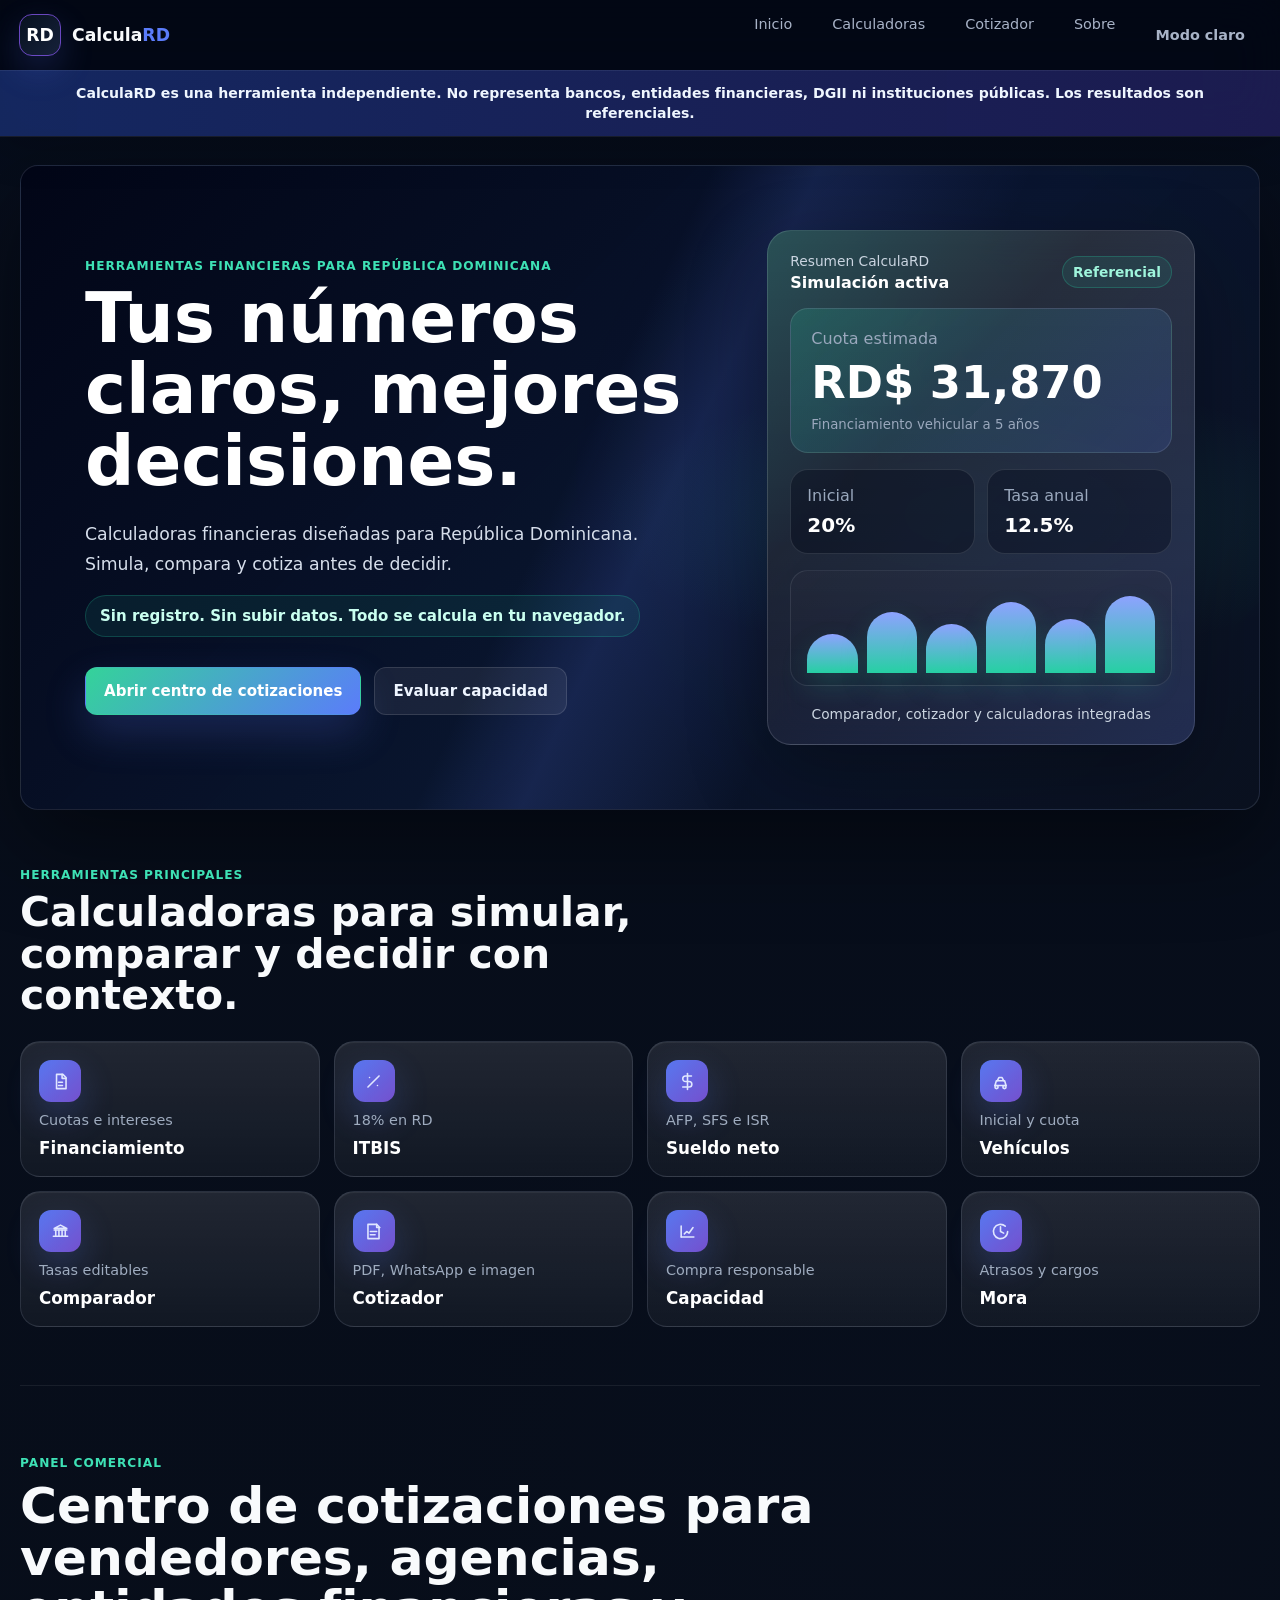
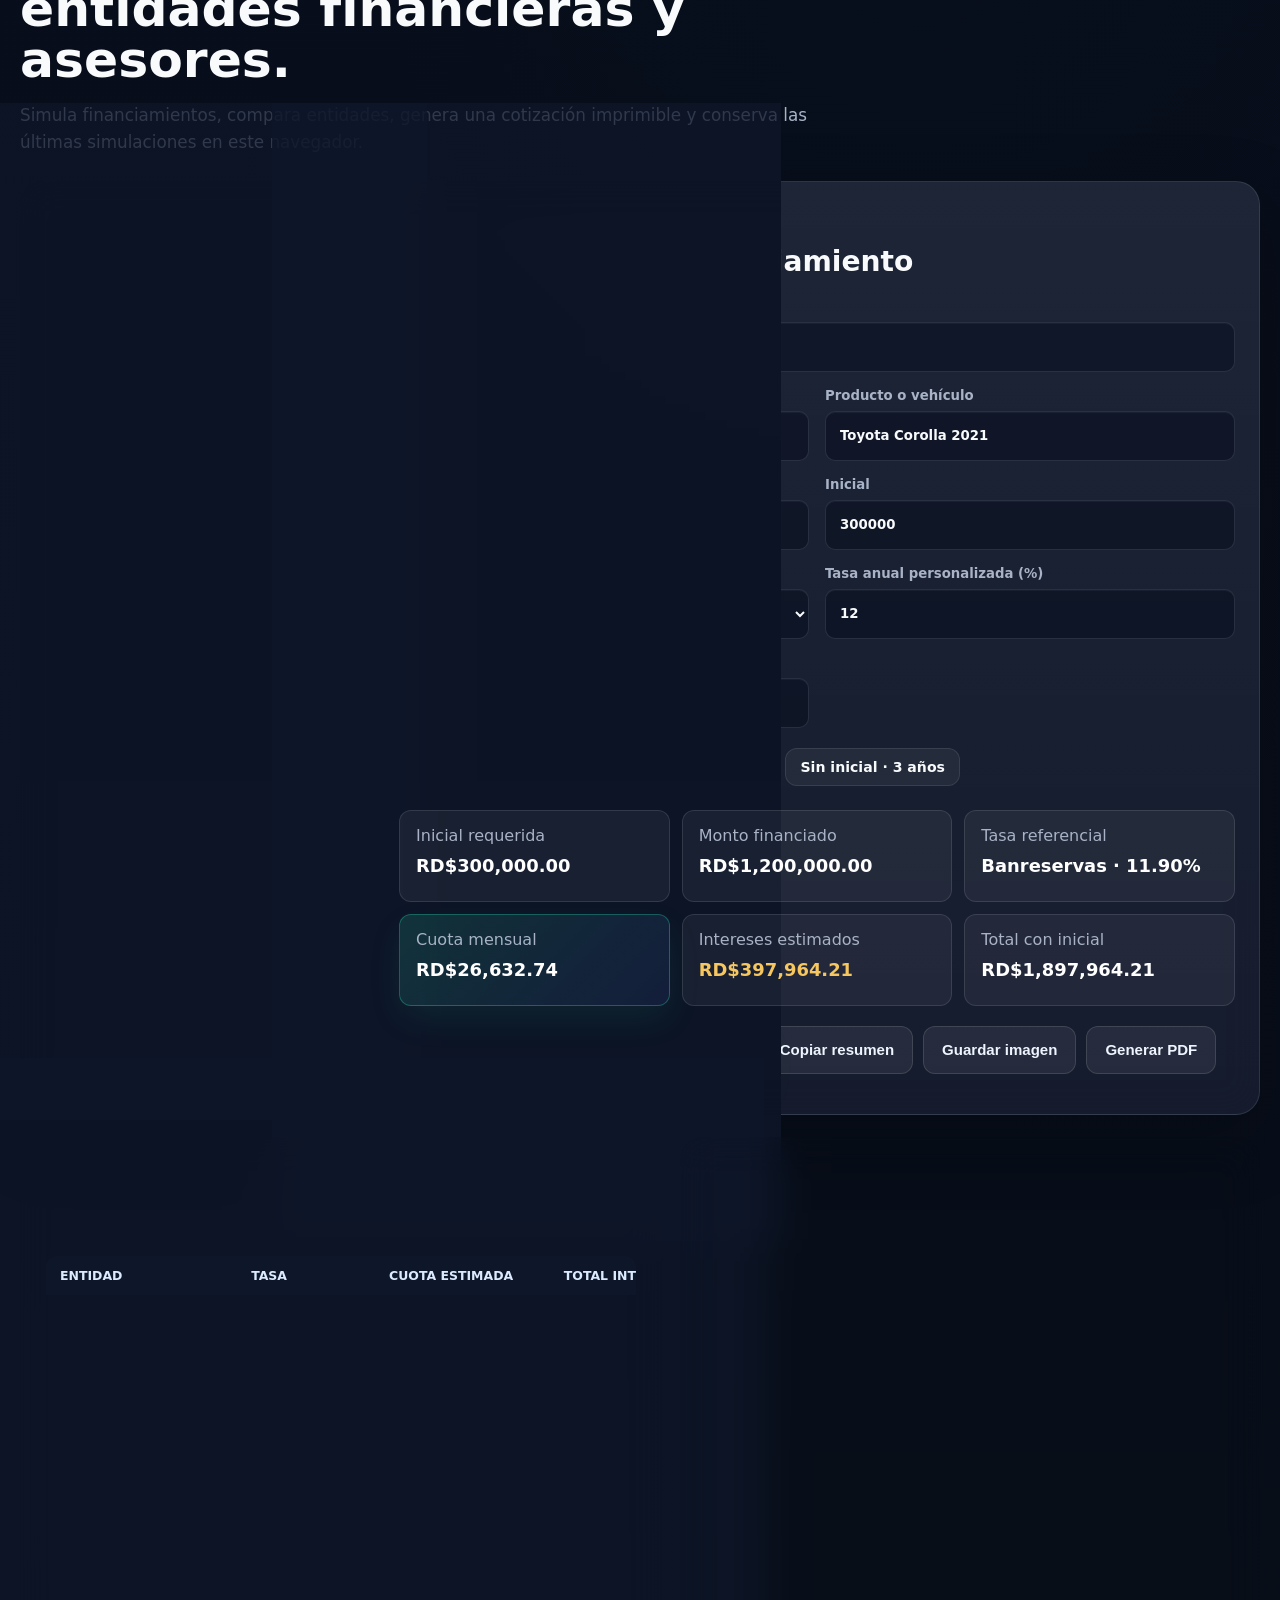
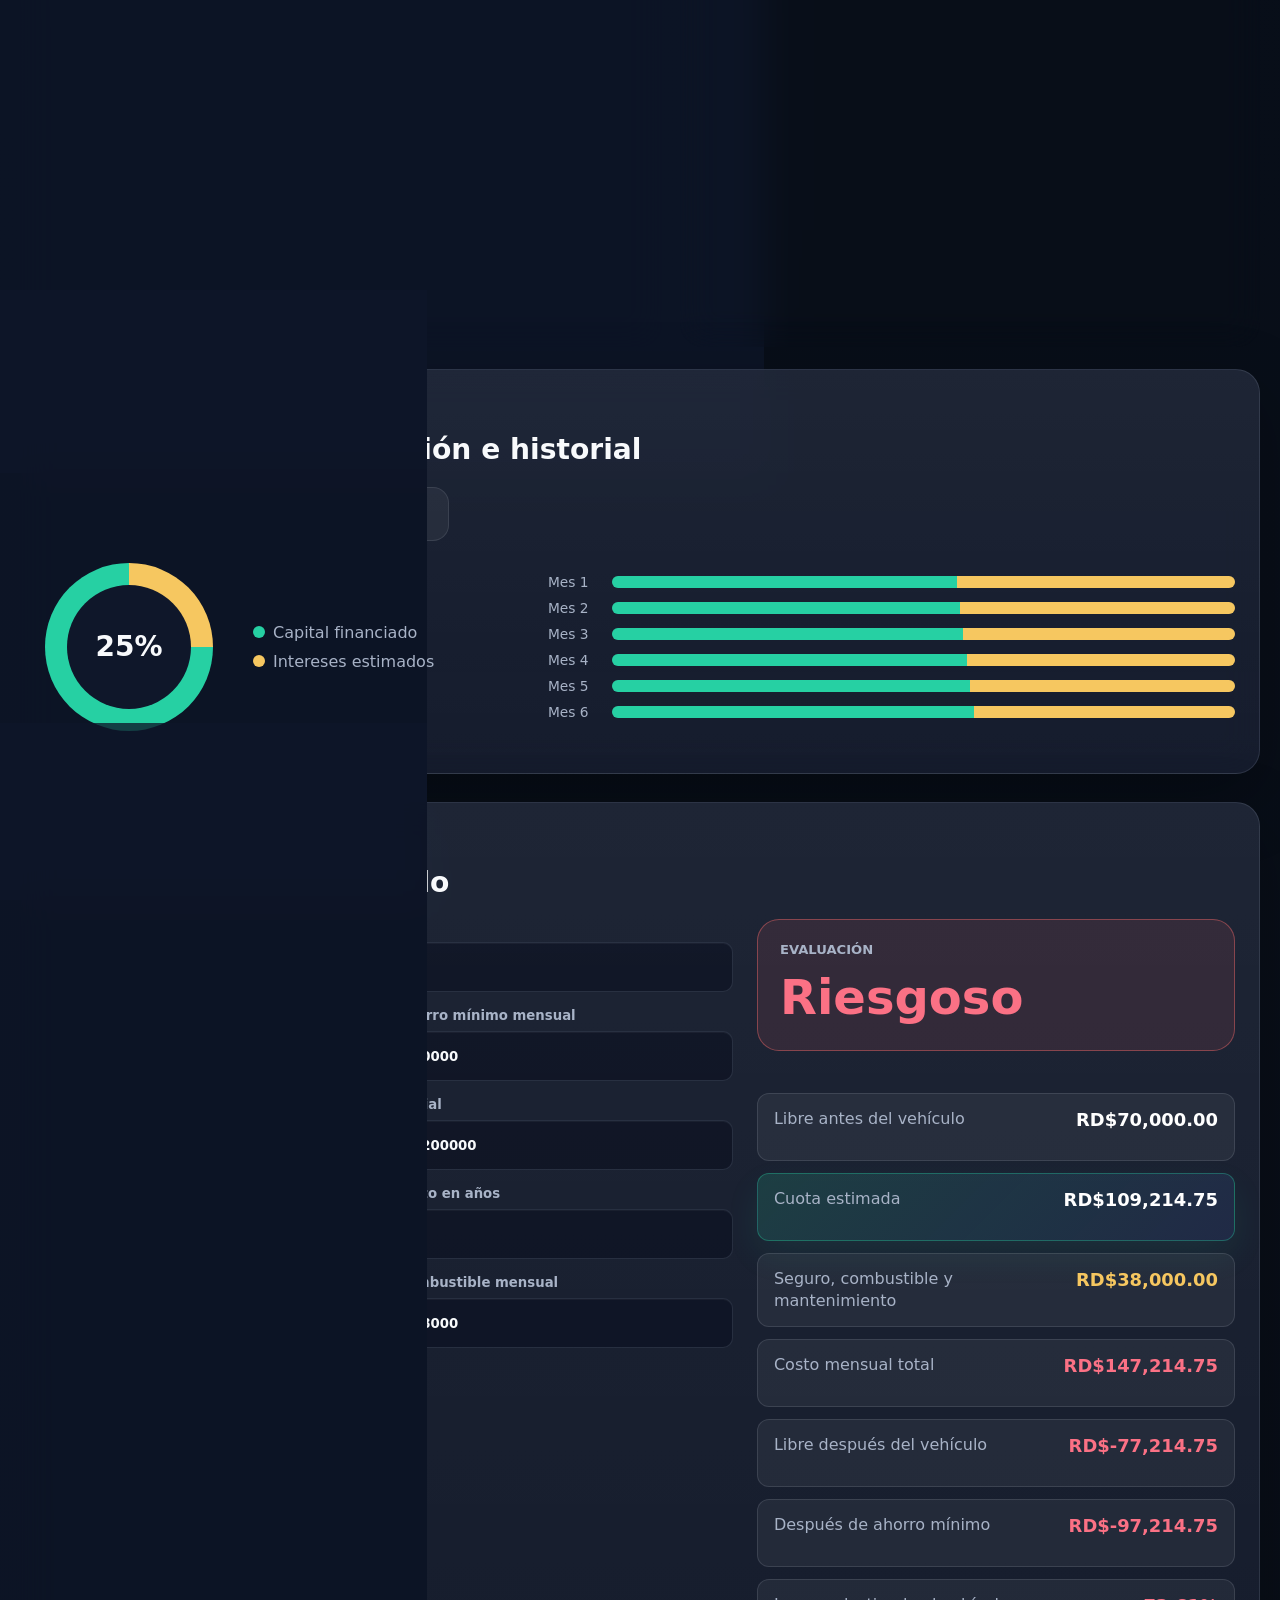
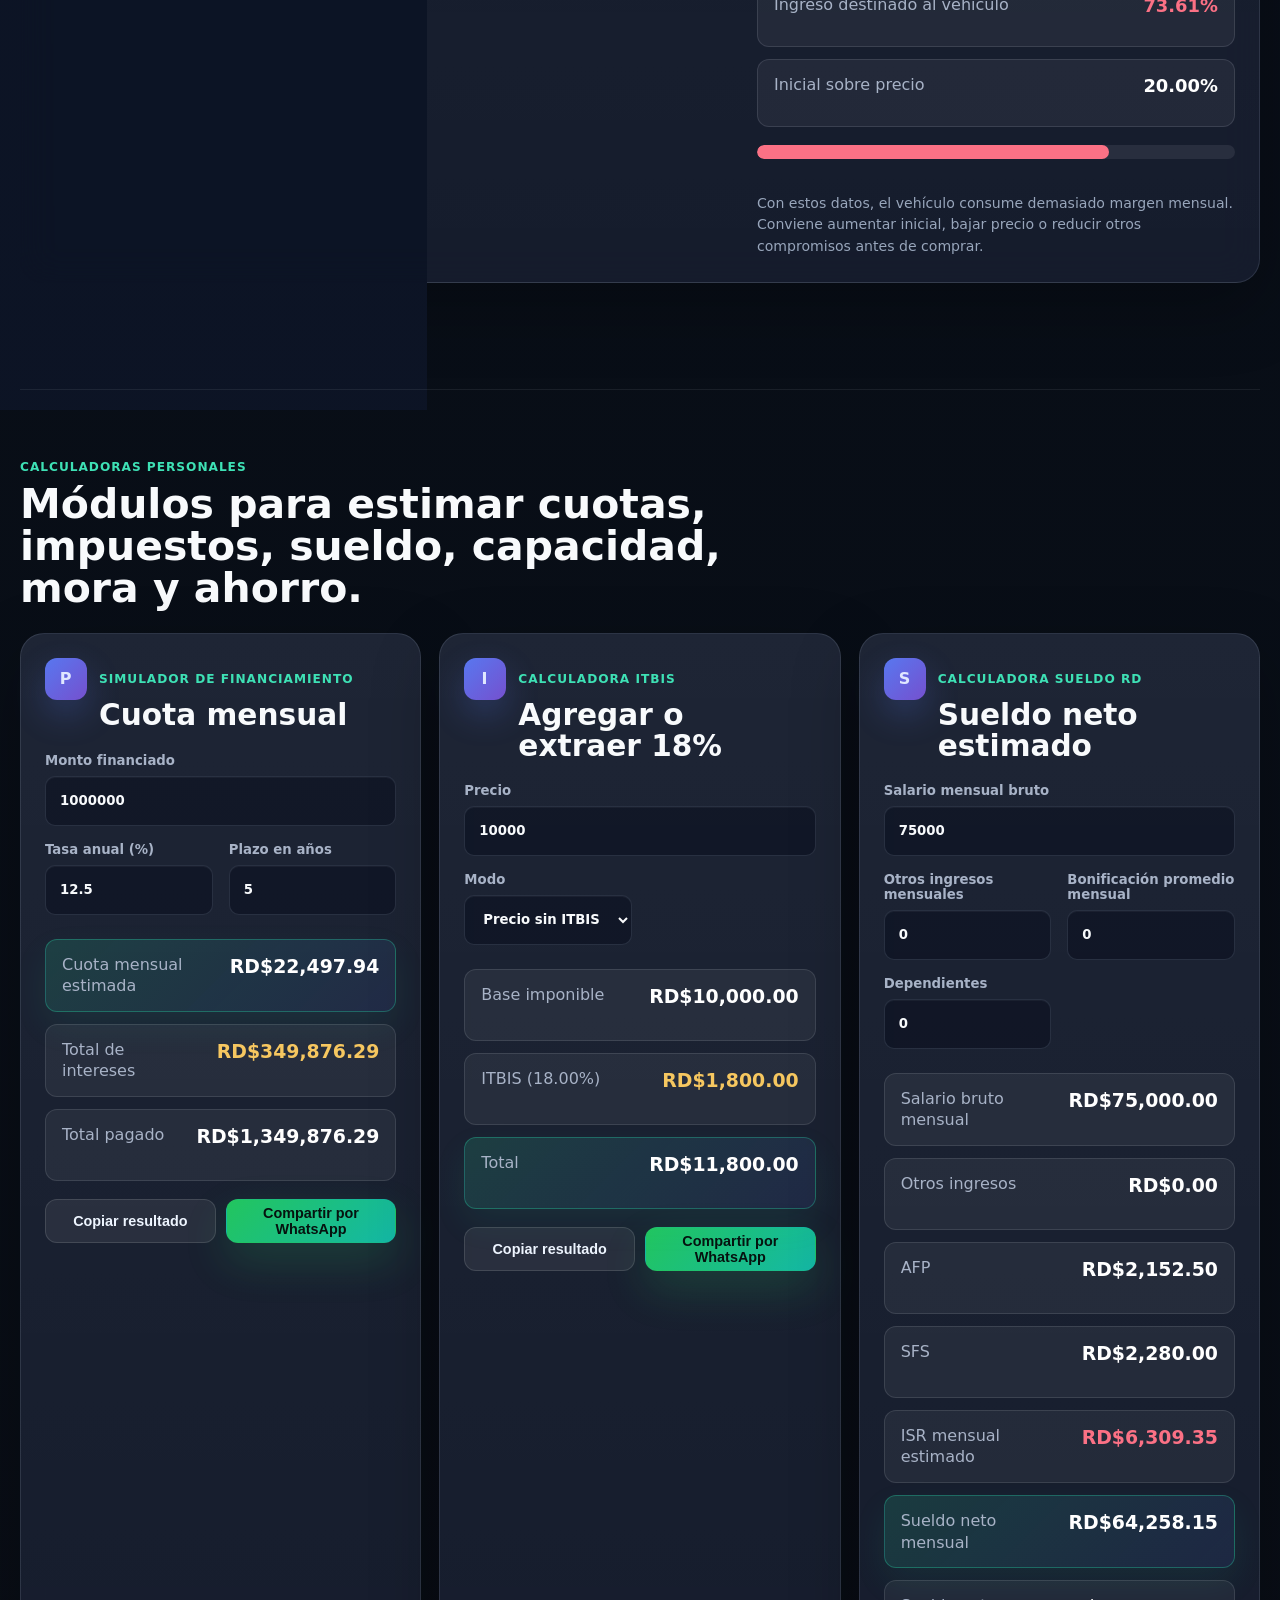
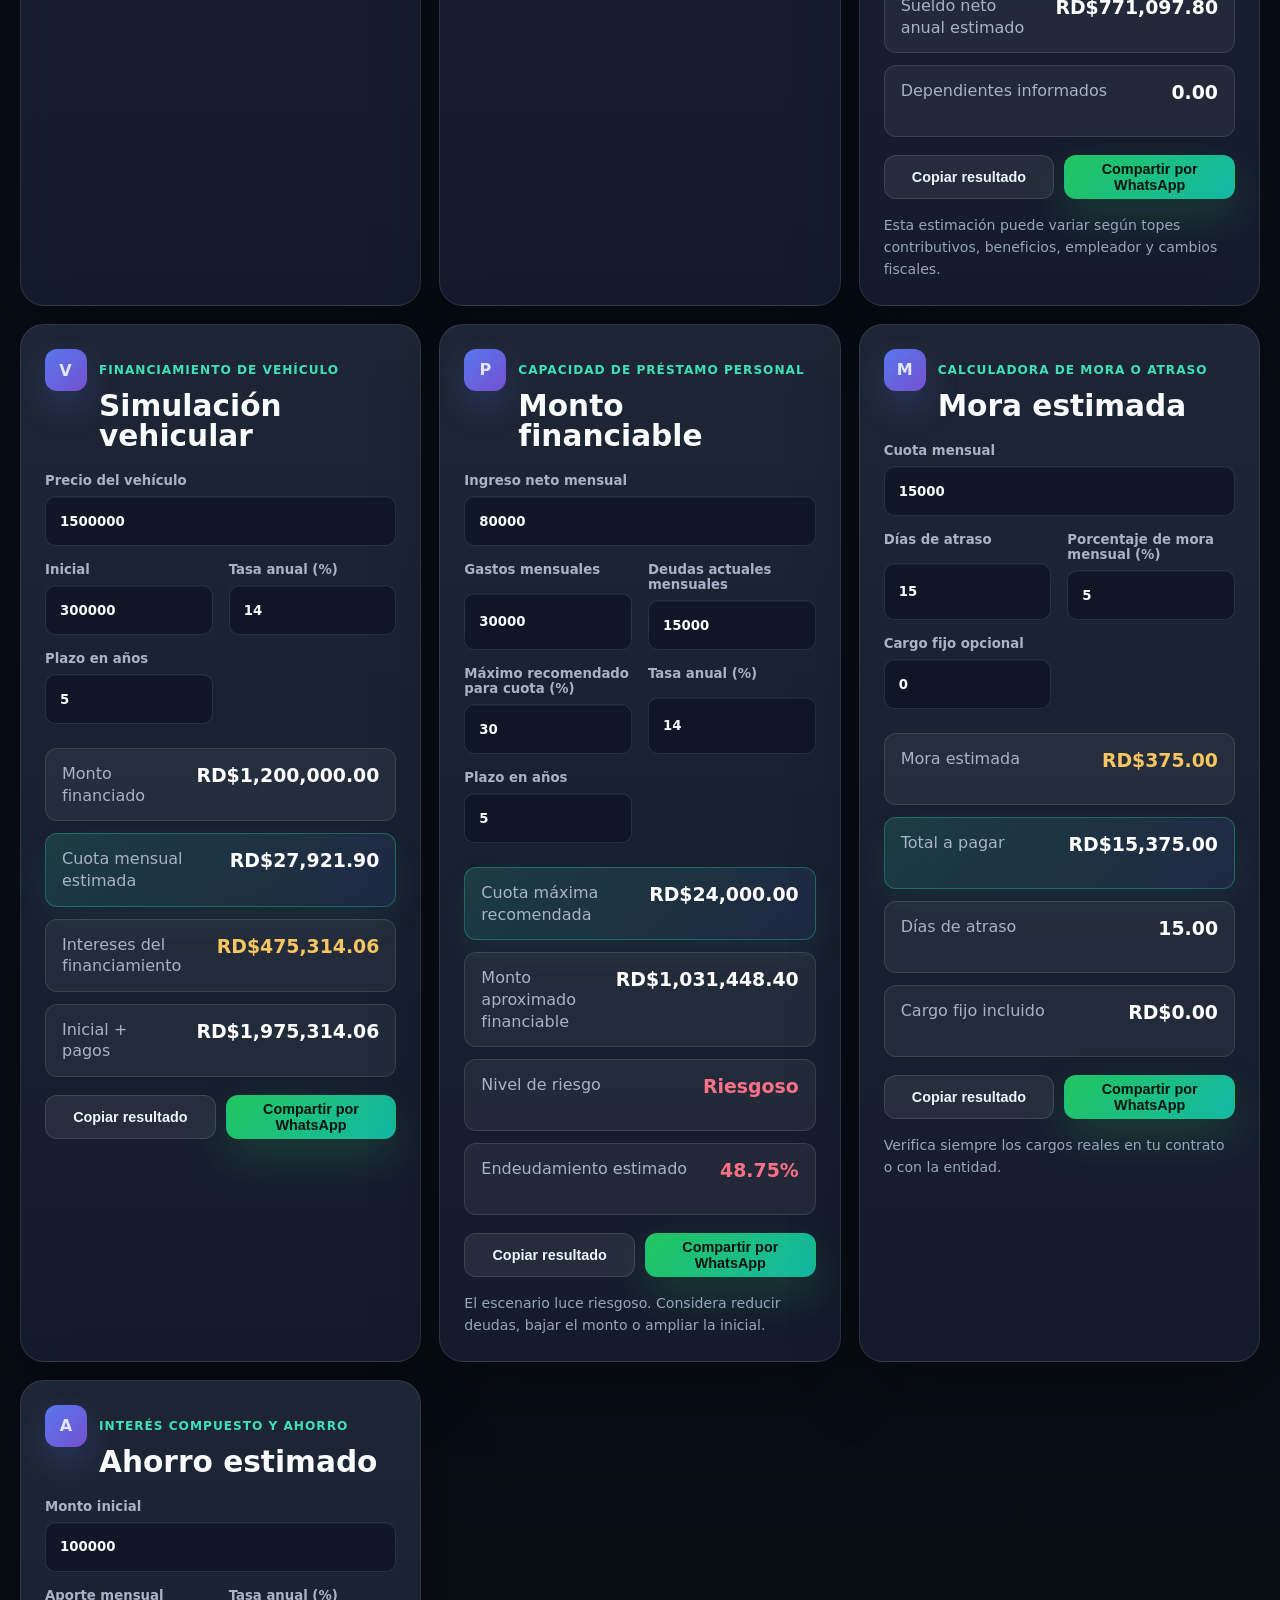
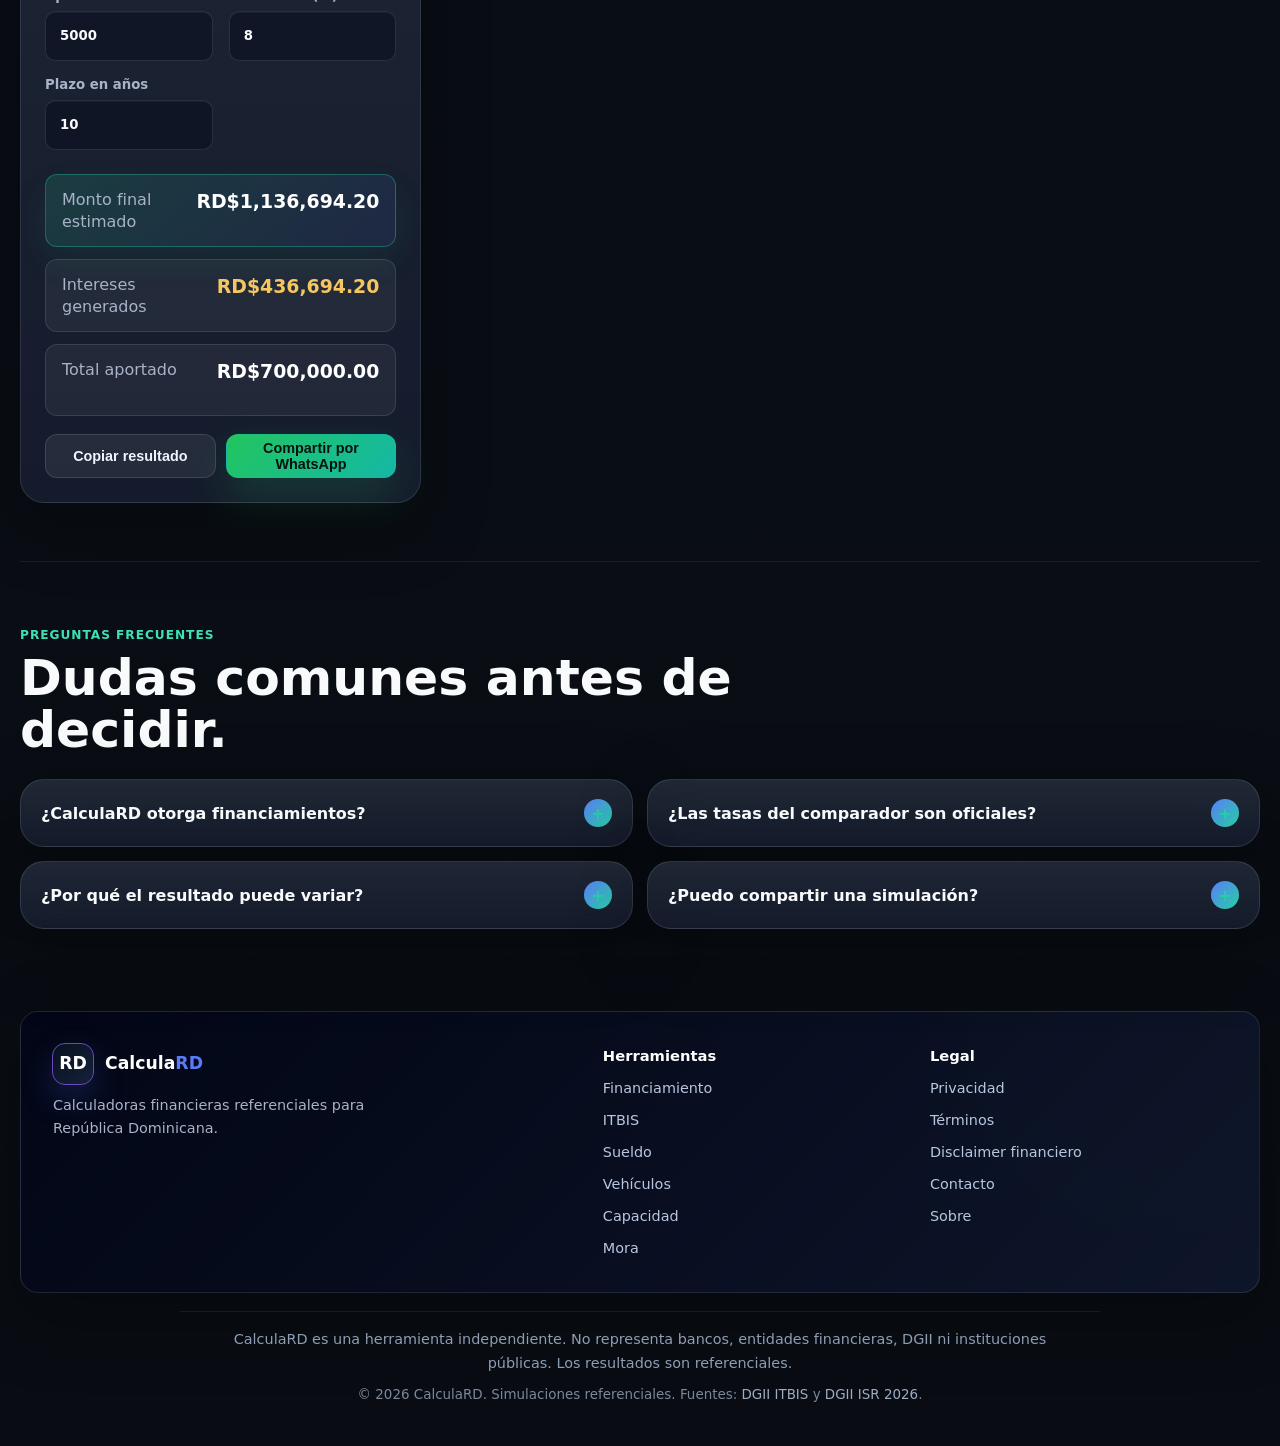
==== index.html @ c56464b8 "Add files via upload" ====
<!doctype html>
<html lang="es">
  <head>
    <meta charset="utf-8">
    <meta name="viewport" content="width=device-width, initial-scale=1">
    <title>CalculaRD | Simulaciones financieras para República Dominicana</title>
    <meta
      name="description"
      content="Simula financiamientos, cuotas mensuales, ITBIS, salario neto y capacidad de compra para República Dominicana."
    >
    <meta name="theme-color" content="#0d1117">
    <meta property="og:title" content="CalculaRD | Simulaciones financieras para RD">
    <meta
      property="og:description"
      content="Simula financiamientos, compara entidades, genera cotizaciones y estima ITBIS, salario neto y capacidad de compra en RD."
    >
    <meta property="og:type" content="website">
    <meta property="og:image" content="/og-image.svg">
    <meta name="twitter:card" content="summary_large_image">
    <link rel="canonical" href="https://calculard.com/">
    <link rel="icon" href="/favicon.svg" type="image/svg+xml">
    <link rel="manifest" href="/site.webmanifest">
    <script>
      document.documentElement.dataset.theme = localStorage.getItem("calculard_theme") || "dark";
    </script>
    <link rel="stylesheet" href="styles.css?v=polish-2">
    <script type="application/ld+json">
      {
        "@context": "https://schema.org",
        "@type": "WebApplication",
        "name": "CalculaRD",
        "applicationCategory": "FinanceApplication",
        "operatingSystem": "Any",
        "description": "Centro de simulaciones financieras para República Dominicana.",
        "url": "https://calculard.com/",
        "offers": {
          "@type": "Offer",
          "price": "0",
          "priceCurrency": "DOP"
        }
      }
    </script>
  </head>
  <body>
    <div class="app-loader" aria-hidden="true">
      <div class="loader-card">
        <span class="brand-mark">RD</span>
        <strong>Preparando cotizador</strong>
      </div>
    </div>

    <header class="site-header">
      <nav class="nav" aria-label="Principal">
        <a class="brand" href="#inicio" aria-label="CalculaRD inicio">
          <span class="brand-mark">RD</span>
          <span>CalculaRD</span>
        </a>
        <div class="nav-links">
          <a href="#inicio">Inicio</a>
          <a href="#calculadoras">Calculadoras</a>
          <a href="#dashboard">Cotizador</a>
          <a href="/sobre.html">Sobre</a>
          <button class="theme-toggle" type="button" data-theme-toggle aria-label="Cambiar modo claro u oscuro">Modo claro</button>
        </div>
      </nav>
      <div class="independence-notice">
        CalculaRD es una herramienta independiente. No representa bancos, entidades financieras, DGII ni instituciones públicas. Los resultados son referenciales.
      </div>
    </header>

    <main id="inicio">
      <section class="hero">
        <div class="hero-copy">
          <p class="eyebrow">Herramientas financieras para República Dominicana</p>
          <h1>Tus números claros, mejores decisiones.</h1>
          <p>
            Calculadoras financieras diseñadas para República Dominicana.
            Simula, compara y cotiza antes de decidir.
          </p>
          <p class="hero-trust">Sin registro. Sin subir datos. Todo se calcula en tu navegador.</p>
          <div class="hero-actions" aria-label="Ir a calculadoras">
            <a class="button primary" href="#dashboard">Abrir centro de cotizaciones</a>
            <a class="button secondary" href="#capacidad">Evaluar capacidad</a>
          </div>
        </div>
        <aside class="hero-visual" aria-label="Resumen financiero de ejemplo">
          <div class="hero-visual-top">
            <div>
              <span>Resumen CalculaRD</span>
              <strong>Simulación activa</strong>
            </div>
            <span class="status-pill">Referencial</span>
          </div>
          <div class="metric-card primary-metric">
            <span>Cuota estimada</span>
            <strong>RD$ 31,870</strong>
            <small>Financiamiento vehicular a 5 años</small>
          </div>
          <div class="hero-metrics">
            <div class="metric-card">
              <span>Inicial</span>
              <strong>20%</strong>
            </div>
            <div class="metric-card">
              <span>Tasa anual</span>
              <strong>12.5%</strong>
            </div>
          </div>
          <div class="mini-chart" aria-hidden="true">
            <span style="height: 46%"></span>
            <span style="height: 72%"></span>
            <span style="height: 58%"></span>
            <span style="height: 84%"></span>
            <span style="height: 64%"></span>
            <span style="height: 92%"></span>
          </div>
          <div class="hero-visual-footer">
            <span>Comparador, cotizador y calculadoras integradas</span>
          </div>
        </aside>
      </section>

      <section class="tools-section" id="calculadoras" aria-label="Herramientas principales">
        <div class="section-heading compact-heading">
          <p class="eyebrow">Herramientas principales</p>
          <h2>Calculadoras para simular, comparar y decidir con contexto.</h2>
        </div>
        <div class="quick-panel dashboard-cards" aria-label="Herramientas principales">
          <a href="#prestamos">
            <i aria-hidden="true">
              <svg viewBox="0 0 24 24"><path d="M7 3h8l4 4v14H7z"/><path d="M14 3v5h5"/><path d="M9.5 13h5"/><path d="M9.5 17h5"/></svg>
            </i>
            <span>Cuotas e intereses</span>
            <strong>Financiamiento</strong>
          </a>
          <a href="#itbis">
            <i aria-hidden="true">
              <svg viewBox="0 0 24 24"><path d="M19 5 5 19"/><path d="M7 7h.01"/><path d="M17 17h.01"/></svg>
            </i>
            <span>18% en RD</span>
            <strong>ITBIS</strong>
          </a>
          <a href="#sueldo">
            <i aria-hidden="true">
              <svg viewBox="0 0 24 24"><path d="M12 2v20"/><path d="M17 5H9.5a3.5 3.5 0 0 0 0 7H14a3.5 3.5 0 0 1 0 7H6"/></svg>
            </i>
            <span>AFP, SFS e ISR</span>
            <strong>Sueldo neto</strong>
          </a>
          <a href="#vehiculos">
            <i aria-hidden="true">
              <svg viewBox="0 0 24 24"><path d="M5 17h14"/><path d="M7 17a2 2 0 1 0 0 4 2 2 0 0 0 0-4Z"/><path d="M17 17a2 2 0 1 0 0 4 2 2 0 0 0 0-4Z"/><path d="M5 17l1.8-6h10.4L19 17"/><path d="M8 11l2-4h4l2 4"/></svg>
            </i>
            <span>Inicial y cuota</span>
            <strong>Vehículos</strong>
          </a>
          <a href="#dashboard">
            <i aria-hidden="true">
              <svg viewBox="0 0 24 24"><path d="M4 10h16"/><path d="M6 10v8"/><path d="M10 10v8"/><path d="M14 10v8"/><path d="M18 10v8"/><path d="M3 18h18"/><path d="M12 4 4 8h16z"/></svg>
            </i>
            <span>Tasas editables</span>
            <strong>Comparador</strong>
          </a>
          <a href="#dashboard">
            <i aria-hidden="true">
              <svg viewBox="0 0 24 24"><path d="M8 3h8l3 3v15H5V3z"/><path d="M16 3v4h4"/><path d="M8 12h8"/><path d="M8 16h6"/></svg>
            </i>
            <span>PDF, WhatsApp e imagen</span>
            <strong>Cotizador</strong>
          </a>
          <a href="#capacidad">
            <i aria-hidden="true">
              <svg viewBox="0 0 24 24"><path d="M4 19V5"/><path d="M4 19h16"/><path d="M8 15l3-3 3 2 5-7"/></svg>
            </i>
            <span>Compra responsable</span>
            <strong>Capacidad</strong>
          </a>
          <a href="#mora">
            <i aria-hidden="true">
              <svg viewBox="0 0 24 24"><path d="M12 6v6l4 2"/><path d="M21 12a9 9 0 1 1-3-6.7"/></svg>
            </i>
            <span>Atrasos y cargos</span>
            <strong>Mora</strong>
          </a>
        </div>
      </section>

      <section class="dashboard" id="dashboard" aria-label="Dashboard comercial">
        <div class="section-heading">
          <p class="eyebrow">Panel Comercial</p>
          <h2>Centro de cotizaciones para vendedores, agencias, entidades financieras y asesores.</h2>
          <p>
            Simula financiamientos, compara entidades, genera una cotización imprimible
            y conserva las últimas simulaciones en este navegador.
          </p>
        </div>

        <div class="dashboard-layout">
          <aside class="settings-panel">
            <div class="card-heading">
              <span class="section-icon" aria-hidden="true">D</span>
              <p>Branding</p>
              <h2>Datos del negocio</h2>
            </div>
            <form class="calc-form stacked" data-dealer-form>
              <label>
                <span>Nombre del negocio</span>
                <input name="dealerName" type="text" value="AutoPremium RD">
              </label>
              <label>
                <span>Teléfono o WhatsApp</span>
                <input name="dealerPhone" type="text" value="809-000-0000">
              </label>
              <label>
                <span>Nombre del vendedor</span>
                <input name="salesperson" type="text" value="Asesor comercial">
              </label>
              <label>
                <span>Cargo o área</span>
                <input name="salesRole" type="text" value="Ejecutivo de ventas">
              </label>
              <label>
                <span>Logo del negocio</span>
                <input name="dealerLogo" type="file" accept="image/*">
              </label>
            </form>
            <div class="dealer-preview">
              <div class="dealer-logo" data-dealer-logo>RD</div>
              <div>
              <strong data-dealer-name>AutoPremium RD</strong>
                <span data-dealer-phone>809-000-0000</span>
              </div>
            </div>
          </aside>

          <article class="quote-builder">
            <div class="card-heading">
              <span class="section-icon" aria-hidden="true">Q</span>
              <p>Simulación</p>
              <h2>Cotización de financiamiento</h2>
            </div>
            <form class="calc-form" data-commercial-form>
              <label>
                <span>Cliente</span>
                <input name="clientName" type="text" value="Juan Pérez">
              </label>
              <label>
                <span>WhatsApp del cliente</span>
                <input name="clientPhone" type="text" value="">
              </label>
              <label>
                <span>Producto o vehículo</span>
                <input name="itemName" type="text" value="Toyota Corolla 2021">
              </label>
              <label>
                <span>Precio</span>
                <input name="price" type="number" min="0" step="5000" value="1500000">
              </label>
              <label>
                <span>Inicial</span>
                <input name="downPayment" type="number" min="0" step="5000" value="300000">
              </label>
              <label>
                <span>Entidad financiera</span>
                <select name="bank">
                  <option value="Banreservas">Banreservas · 11.9%</option>
                  <option value="Banco Popular">Banco Popular · 12.25%</option>
                  <option value="BHD">BHD · 12.5%</option>
                  <option value="Scotiabank">Scotiabank · 13.25%</option>
                  <option value="Asociación Popular">Asociación Popular · 13.75%</option>
                  <option value="Entidad privada">Entidad privada · 15.5%</option>
                  <option value="custom">Tasa personalizada</option>
                </select>
              </label>
              <label class="custom-rate-field" data-custom-rate-field hidden>
                <span>Tasa anual personalizada (%)</span>
                <input name="customRate" type="number" min="0" step="0.01" value="12">
              </label>
              <label>
                <span>Plazo en años</span>
                <input name="years" type="number" min="1" max="10" step="1" value="5">
              </label>
            </form>

            <div class="quick-presets" aria-label="Modo rápido">
              <button type="button" data-preset="20:5">20% inicial · 5 años</button>
              <button type="button" data-preset="30:4">30% inicial · 4 años</button>
              <button type="button" data-preset="0:3">Sin inicial · 3 años</button>
            </div>

            <div class="results compact" data-results="commercial"></div>

            <div class="action-row">
              <button class="button primary" type="button" data-save-quote>Guardar simulación</button>
              <button class="button whatsapp" type="button" data-whatsapp-quote>Enviar WhatsApp</button>
              <button class="button secondary" type="button" data-copy-quote>Copiar resumen</button>
              <button class="button secondary" type="button" data-save-image>Guardar imagen</button>
              <button class="button secondary" type="button" data-print-quote>Generar PDF</button>
            </div>
            <p class="note" data-copy-status></p>
          </article>
        </div>

        <div class="dashboard-layout lower">
          <article class="data-panel">
            <div class="card-heading">
              <span class="section-icon" aria-hidden="true">T</span>
              <p>Comparador</p>
              <h2>Comparar entidades</h2>
            </div>
            <div class="table-wrap">
              <table>
                <thead>
                  <tr>
                    <th>Entidad</th>
                    <th>Tasa</th>
                    <th>Cuota estimada</th>
                    <th>Total intereses</th>
                  </tr>
                </thead>
                <tbody data-bank-table></tbody>
              </table>
            </div>
            <p class="note important-note">Las tasas mostradas son ejemplos para simulación y no constituyen oferta oficial. Confirma siempre la tasa final con la entidad financiera.</p>
          </article>

          <article class="data-panel quote-preview" data-quote-preview>
            <div class="quote-brand">
              <div class="dealer-logo" data-quote-logo>RD</div>
              <div>
              <strong data-quote-dealer>AutoPremium RD</strong>
                <span data-quote-contact>809-000-0000</span>
              </div>
            </div>
            <div class="quote-body">
              <p class="eyebrow">Cotización</p>
              <h2 data-quote-title>Toyota Corolla 2021</h2>
              <p class="quote-date" data-quote-date></p>
              <div class="quote-lines" data-quote-lines></div>
              <div class="advisor-box">
                <span>Asesor</span>
                <strong data-quote-advisor>Asesor comercial</strong>
              </div>
              <p class="quote-disclaimer">
                Las simulaciones son referenciales y pueden variar según condiciones bancarias,
                seguros, comisiones y evaluación crediticia.
              </p>
            </div>
          </article>
        </div>

        <article class="data-panel finance-panel">
          <div class="card-heading">
            <span class="section-icon" aria-hidden="true">A</span>
            <p>Panel financiero</p>
            <h2>Resumen, amortización e historial</h2>
          </div>

          <div class="tab-list" role="tablist" aria-label="Panel financiero">
            <button class="active" type="button" role="tab" aria-selected="true" data-tab-button="summary">Resumen</button>
            <button type="button" role="tab" aria-selected="false" data-tab-button="amortization">Amortización</button>
            <button type="button" role="tab" aria-selected="false" data-tab-button="history">Historial</button>
          </div>

          <div class="tab-panel active" role="tabpanel" data-tab-panel="summary">
            <div class="summary-grid">
              <div class="chart-panel" aria-label="Resumen visual">
                <div class="donut-chart" data-donut-chart>
                  <span data-donut-label>0%</span>
                </div>
                <div class="chart-legend">
                  <div><span class="legend-dot capital"></span>Capital financiado</div>
                  <div><span class="legend-dot interest"></span>Intereses estimados</div>
                </div>
              </div>
              <div class="bar-chart" data-bar-chart aria-label="Amortización mensual"></div>
            </div>
          </div>

          <div class="tab-panel" role="tabpanel" data-tab-panel="amortization">
            <div class="table-wrap compact-table">
              <table>
                <thead>
                  <tr>
                    <th>Mes</th>
                    <th>Cuota</th>
                    <th>Interés</th>
                    <th>Capital</th>
                    <th>Balance</th>
                  </tr>
                </thead>
                <tbody data-amortization-table></tbody>
              </table>
            </div>
            <button class="inline-action" type="button" data-toggle-amortization>Ver más meses</button>
          </div>

          <div class="tab-panel" role="tabpanel" data-tab-panel="history">
            <div class="history-list" data-history-list></div>
          </div>
        </article>

        <article class="data-panel affordability-panel" id="capacidad">
          <div class="card-heading">
            <span class="section-icon" aria-hidden="true">C</span>
            <p>Capacidad de compra</p>
            <h2>Evaluador de vehículo</h2>
          </div>

          <div class="affordability-layout">
            <div class="affordability-inputs">
              <form class="calc-form affordability-form" data-affordability-form>
                <label>
                  <span>Ingreso mensual neto</span>
                  <input name="income" type="number" min="0" step="1000" value="200000">
                </label>
                <label>
                  <span>Gastos fijos mensuales</span>
                  <input name="expenses" type="number" min="0" step="1000" value="130000">
                </label>
                <label>
                  <span>Ahorro mínimo mensual</span>
                  <input name="savingsGoal" type="number" min="0" step="1000" value="20000">
                </label>
                <label>
                  <span>Precio del vehículo</span>
                  <input name="vehiclePrice" type="number" min="0" step="5000" value="6000000">
                </label>
                <label>
                  <span>Inicial</span>
                  <input name="downPayment" type="number" min="0" step="5000" value="1200000">
                </label>
                <label>
                  <span>Tasa anual (%)</span>
                  <input name="rate" type="number" min="0" step="0.01" value="13">
                </label>
                <label>
                  <span>Plazo en años</span>
                  <input name="years" type="number" min="1" max="10" step="1" value="5">
                </label>
                <label>
                  <span>Seguro mensual</span>
                  <input name="insurance" type="number" min="0" step="500" value="12000">
                </label>
                <label>
                  <span>Combustible mensual</span>
                  <input name="fuel" type="number" min="0" step="500" value="18000">
                </label>
                <label>
                  <span>Mantenimiento mensual</span>
                  <input name="maintenance" type="number" min="0" step="500" value="8000">
                </label>
              </form>
              <div class="action-row affordability-actions">
                <button class="button secondary" type="button" data-use-current-quote>Usar cotización actual</button>
              </div>
            </div>

            <div class="affordability-output">
              <div class="affordability-verdict" data-affordability-verdict>
                <span>Evaluación</span>
                <strong>Calculando</strong>
              </div>
              <div class="results compact" data-results="affordability"></div>
              <div class="affordability-meter" aria-label="Uso del ingreso">
                <span data-affordability-meter></span>
              </div>
              <p class="note" data-affordability-note></p>
            </div>
          </div>
        </article>
      </section>

      <section class="personal-calculators" aria-label="Calculadoras personales">
        <div class="section-heading compact-heading">
          <p class="eyebrow">Calculadoras personales</p>
          <h2>Módulos para estimar cuotas, impuestos, sueldo, capacidad, mora y ahorro.</h2>
        </div>
        <div class="calculator-grid">
        <article class="calculator-card" id="prestamos">
          <div class="card-heading">
            <span class="section-icon" aria-hidden="true">P</span>
            <p>Simulador de financiamiento</p>
            <h2>Cuota mensual</h2>
          </div>
          <form class="calc-form" data-calculator="loan">
            <label>
              <span>Monto financiado</span>
              <input name="amount" type="number" min="0" step="1000" value="1000000">
            </label>
            <label>
              <span>Tasa anual (%)</span>
              <input name="rate" type="number" min="0" step="0.01" value="12.5">
            </label>
            <label>
              <span>Plazo en años</span>
              <input name="years" type="number" min="1" max="40" step="1" value="5">
            </label>
          </form>
          <div class="results" data-results="loan"></div>
          <div class="share-buttons">
            <button class="button secondary" type="button" data-copy-result="loan">Copiar resultado</button>
            <button class="button whatsapp" type="button" data-whatsapp-result="loan">Compartir por WhatsApp</button>
          </div>
        </article>

        <article class="calculator-card" id="itbis">
          <div class="card-heading">
            <span class="section-icon" aria-hidden="true">I</span>
            <p>Calculadora ITBIS</p>
            <h2>Agregar o extraer 18%</h2>
          </div>
          <form class="calc-form" data-calculator="itbis">
            <label>
              <span>Precio</span>
              <input name="price" type="number" min="0" step="100" value="10000">
            </label>
            <label>
              <span>Modo</span>
              <select name="mode">
                <option value="add">Precio sin ITBIS</option>
                <option value="extract">Precio con ITBIS incluido</option>
              </select>
            </label>
          </form>
          <div class="results" data-results="itbis"></div>
          <div class="share-buttons">
            <button class="button secondary" type="button" data-copy-result="itbis">Copiar resultado</button>
            <button class="button whatsapp" type="button" data-whatsapp-result="itbis">Compartir por WhatsApp</button>
          </div>
        </article>

        <article class="calculator-card" id="sueldo">
          <div class="card-heading">
            <span class="section-icon" aria-hidden="true">S</span>
            <p>Calculadora sueldo RD</p>
            <h2>Sueldo neto estimado</h2>
          </div>
          <form class="calc-form" data-calculator="salary">
            <label>
              <span>Salario mensual bruto</span>
              <input name="salary" type="number" min="0" step="1000" value="75000">
            </label>
            <label>
              <span>Otros ingresos mensuales</span>
              <input name="otherIncome" type="number" min="0" step="1000" value="0">
            </label>
            <label>
              <span>Bonificación promedio mensual</span>
              <input name="bonus" type="number" min="0" step="1000" value="0">
            </label>
            <label>
              <span>Dependientes</span>
              <input name="dependents" type="number" min="0" step="1" value="0">
            </label>
          </form>
          <div class="results" data-results="salary"></div>
          <div class="share-buttons">
            <button class="button secondary" type="button" data-copy-result="salary">Copiar resultado</button>
            <button class="button whatsapp" type="button" data-whatsapp-result="salary">Compartir por WhatsApp</button>
          </div>
          <p class="note">Esta estimación puede variar según topes contributivos, beneficios, empleador y cambios fiscales.</p>
        </article>

        <article class="calculator-card" id="vehiculos">
          <div class="card-heading">
            <span class="section-icon" aria-hidden="true">V</span>
            <p>Financiamiento de vehículo</p>
            <h2>Simulación vehicular</h2>
          </div>
          <form class="calc-form" data-calculator="vehicle">
            <label>
              <span>Precio del vehículo</span>
              <input name="price" type="number" min="0" step="5000" value="1500000">
            </label>
            <label>
              <span>Inicial</span>
              <input name="downPayment" type="number" min="0" step="5000" value="300000">
            </label>
            <label>
              <span>Tasa anual (%)</span>
              <input name="rate" type="number" min="0" step="0.01" value="14">
            </label>
            <label>
              <span>Plazo en años</span>
              <input name="years" type="number" min="1" max="10" step="1" value="5">
            </label>
          </form>
          <div class="results" data-results="vehicle"></div>
          <div class="share-buttons">
            <button class="button secondary" type="button" data-copy-result="vehicle">Copiar resultado</button>
            <button class="button whatsapp" type="button" data-whatsapp-result="vehicle">Compartir por WhatsApp</button>
          </div>
        </article>

        <article class="calculator-card" id="prestamo-personal">
          <div class="card-heading">
            <span class="section-icon" aria-hidden="true">P</span>
            <p>Capacidad de préstamo personal</p>
            <h2>Monto financiable</h2>
          </div>
          <form class="calc-form" data-calculator="personalCapacity">
            <label>
              <span>Ingreso neto mensual</span>
              <input name="income" type="number" min="0" step="1000" value="80000">
            </label>
            <label>
              <span>Gastos mensuales</span>
              <input name="expenses" type="number" min="0" step="1000" value="30000">
            </label>
            <label>
              <span>Deudas actuales mensuales</span>
              <input name="debts" type="number" min="0" step="1000" value="15000">
            </label>
            <label>
              <span>Máximo recomendado para cuota (%)</span>
              <input name="maxPercent" type="number" min="1" max="60" step="1" value="30">
            </label>
            <label>
              <span>Tasa anual (%)</span>
              <input name="rate" type="number" min="0" step="0.01" value="14">
            </label>
            <label>
              <span>Plazo en años</span>
              <input name="years" type="number" min="1" max="10" step="1" value="5">
            </label>
          </form>
          <div class="results" data-results="personalCapacity"></div>
          <div class="share-buttons">
            <button class="button secondary" type="button" data-copy-result="personalCapacity">Copiar resultado</button>
            <button class="button whatsapp" type="button" data-whatsapp-result="personalCapacity">Compartir por WhatsApp</button>
          </div>
          <p class="note" data-personal-capacity-note></p>
        </article>

        <article class="calculator-card" id="mora">
          <div class="card-heading">
            <span class="section-icon" aria-hidden="true">M</span>
            <p>Calculadora de mora o atraso</p>
            <h2>Mora estimada</h2>
          </div>
          <form class="calc-form" data-calculator="lateFee">
            <label>
              <span>Cuota mensual</span>
              <input name="payment" type="number" min="0" step="500" value="15000">
            </label>
            <label>
              <span>Días de atraso</span>
              <input name="daysLate" type="number" min="0" step="1" value="15">
            </label>
            <label>
              <span>Porcentaje de mora mensual (%)</span>
              <input name="monthlyLateRate" type="number" min="0" step="0.01" value="5">
            </label>
            <label>
              <span>Cargo fijo opcional</span>
              <input name="fixedCharge" type="number" min="0" step="100" value="0">
            </label>
          </form>
          <div class="results" data-results="lateFee"></div>
          <div class="share-buttons">
            <button class="button secondary" type="button" data-copy-result="lateFee">Copiar resultado</button>
            <button class="button whatsapp" type="button" data-whatsapp-result="lateFee">Compartir por WhatsApp</button>
          </div>
          <p class="note">Verifica siempre los cargos reales en tu contrato o con la entidad.</p>
        </article>

        <article class="calculator-card" id="ahorro">
          <div class="card-heading">
            <span class="section-icon" aria-hidden="true">A</span>
            <p>Interés compuesto y ahorro</p>
            <h2>Ahorro estimado</h2>
          </div>
          <form class="calc-form" data-calculator="savings">
            <label>
              <span>Monto inicial</span>
              <input name="initial" type="number" min="0" step="1000" value="100000">
            </label>
            <label>
              <span>Aporte mensual</span>
              <input name="monthly" type="number" min="0" step="500" value="5000">
            </label>
            <label>
              <span>Tasa anual (%)</span>
              <input name="rate" type="number" min="0" step="0.01" value="8">
            </label>
            <label>
              <span>Plazo en años</span>
              <input name="years" type="number" min="1" max="40" step="1" value="10">
            </label>
          </form>
          <div class="results" data-results="savings"></div>
          <div class="share-buttons">
            <button class="button secondary" type="button" data-copy-result="savings">Copiar resultado</button>
            <button class="button whatsapp" type="button" data-whatsapp-result="savings">Compartir por WhatsApp</button>
          </div>
        </article>
        </div>
      </section>

      <section class="faq-section" aria-label="Preguntas frecuentes">
        <div class="section-heading">
          <p class="eyebrow">Preguntas frecuentes</p>
          <h2>Dudas comunes antes de decidir.</h2>
        </div>
        <div class="faq-grid">
          <details>
            <summary>¿CalculaRD otorga financiamientos?</summary>
            <p>No. CalculaRD es una herramienta independiente de simulación. No aprueba préstamos ni representa entidades financieras.</p>
          </details>
          <details>
            <summary>¿Las tasas del comparador son oficiales?</summary>
            <p>No. Son tasas referenciales y editables para comparar escenarios. Confirma siempre la tasa final con la entidad financiera.</p>
          </details>
          <details>
            <summary>¿Por qué el resultado puede variar?</summary>
            <p>Puede variar por evaluación crediticia, seguros, comisiones, políticas internas, empleador o cambios fiscales.</p>
          </details>
          <details>
            <summary>¿Puedo compartir una simulación?</summary>
            <p>Sí. Las calculadoras simples permiten copiar o compartir el resultado por WhatsApp, y el cotizador comercial mantiene sus opciones de imagen, PDF y resumen.</p>
          </details>
        </div>
      </section>
    </main>

    <footer class="site-footer">
      <div class="footer-grid">
        <div>
          <a class="brand" href="#inicio" aria-label="CalculaRD inicio">
            <span class="brand-mark">RD</span>
            <span>CalculaRD</span>
          </a>
          <p>Calculadoras financieras referenciales para República Dominicana.</p>
        </div>
        <nav aria-label="Herramientas">
          <strong>Herramientas</strong>
          <a href="#prestamos">Financiamiento</a>
          <a href="#itbis">ITBIS</a>
          <a href="#sueldo">Sueldo</a>
          <a href="#vehiculos">Vehículos</a>
          <a href="#capacidad">Capacidad</a>
          <a href="#mora">Mora</a>
        </nav>
        <nav aria-label="Legal">
          <strong>Legal</strong>
          <a href="/privacidad.html">Privacidad</a>
          <a href="/terminos.html">Términos</a>
          <a href="/disclaimer.html">Disclaimer financiero</a>
          <a href="/contacto.html">Contacto</a>
          <a href="/sobre.html">Sobre</a>
        </nav>
      </div>
      <p class="footer-bottom">
        CalculaRD es una herramienta independiente. No representa bancos, entidades financieras, DGII ni instituciones públicas. Los resultados son referenciales.
      </p>
      <p class="footer-bottom footer-meta">
        © <span data-current-year>2026</span> CalculaRD. Simulaciones referenciales. Fuentes: <a href="https://dgii.gov.do/cicloContribuyente/obligacionesTributarias/principalesImpuestos/Paginas/Itbis.aspx">DGII ITBIS</a>
        y <a href="https://dgii.gov.do/cicloContribuyente/obligacionesTributarias/principalesImpuestos/Paginas/impuestoSobreRenta.aspx">DGII ISR 2026</a>.
      </p>
    </footer>

    <script src="script.js?v=redesign-1"></script>
  </body>
</html>
---- styles.css ----
:root {
  color-scheme: dark;
  --bg: #0d1117;
  --panel: #151b23;
  --panel-soft: #1d2530;
  --line: #2f3a49;
  --line-soft: rgba(255, 255, 255, 0.09);
  --text: #f4f7fb;
  --muted: #aeb8c7;
  --accent: #2bd4a0;
  --accent-strong: #12b886;
  --gold: #f4c95d;
  --danger: #ff6b6b;
  --radius: 14px;
  --radius-sm: 11px;
  --shadow: 0 18px 50px rgba(0, 0, 0, 0.32);
  --shadow-deep: 0 24px 80px rgba(0, 0, 0, 0.42);
  --glow: 0 0 0 1px rgba(43, 212, 160, 0.16), 0 20px 70px rgba(43, 212, 160, 0.08);
}

:root[data-theme="light"] {
  color-scheme: light;
  --bg: #f5f7fb;
  --panel: #ffffff;
  --panel-soft: #eef3f8;
  --line: #cbd5e1;
  --line-soft: rgba(15, 23, 42, 0.12);
  --text: #101820;
  --muted: #52606d;
  --accent: #0f9f7a;
  --accent-strong: #08775b;
  --gold: #b7791f;
  --danger: #d64545;
  --shadow: 0 18px 42px rgba(15, 23, 42, 0.12);
  --shadow-deep: 0 24px 70px rgba(15, 23, 42, 0.16);
  --glow: 0 0 0 1px rgba(15, 159, 122, 0.16), 0 18px 50px rgba(15, 159, 122, 0.08);
}

* {
  box-sizing: border-box;
}

html {
  scroll-behavior: smooth;
}

body {
  margin: 0;
  font-family: Inter, ui-sans-serif, system-ui, -apple-system, BlinkMacSystemFont, "Segoe UI", sans-serif;
  background:
    radial-gradient(circle at 12% 0%, rgba(43, 212, 160, 0.2), transparent 30rem),
    radial-gradient(circle at 88% 14%, rgba(244, 201, 93, 0.08), transparent 24rem),
    radial-gradient(circle at 50% 92%, rgba(43, 212, 160, 0.08), transparent 28rem),
    linear-gradient(145deg, #090d13 0%, #111820 48%, #0b1017 100%);
  color: var(--text);
  letter-spacing: 0;
}

:root[data-theme="light"] body {
  background:
    radial-gradient(circle at 12% 0%, rgba(15, 159, 122, 0.12), transparent 30rem),
    radial-gradient(circle at 88% 14%, rgba(183, 121, 31, 0.1), transparent 24rem),
    linear-gradient(145deg, #f8fafc 0%, #edf3f8 52%, #ffffff 100%);
}

:root[data-theme="light"] .site-header {
  background: rgba(248, 250, 252, 0.82);
}

:root[data-theme="light"] .quick-panel,
:root[data-theme="light"] .calculator-card,
:root[data-theme="light"] .settings-panel,
:root[data-theme="light"] .quote-builder,
:root[data-theme="light"] .data-panel,
:root[data-theme="light"] .footer-grid,
:root[data-theme="light"] .faq-grid details {
  background:
    linear-gradient(180deg, rgba(255, 255, 255, 0.84), rgba(255, 255, 255, 0.68)),
    var(--panel);
}

:root[data-theme="light"] input,
:root[data-theme="light"] select {
  color: var(--text);
  background: #ffffff;
}

:root[data-theme="light"] table th {
  background: #edf2f7;
}

body::before {
  content: "";
  position: fixed;
  inset: 0;
  pointer-events: none;
  background-image:
    linear-gradient(rgba(255, 255, 255, 0.025) 1px, transparent 1px),
    linear-gradient(90deg, rgba(255, 255, 255, 0.025) 1px, transparent 1px);
  background-size: 44px 44px;
  mask-image: linear-gradient(to bottom, rgba(0, 0, 0, 0.8), transparent 72%);
}

body:not(.app-ready) {
  overflow: hidden;
}

a {
  color: inherit;
  text-decoration: none;
}

.app-loader {
  position: fixed;
  inset: 0;
  z-index: 999;
  display: grid;
  place-items: center;
  background: rgba(13, 17, 23, 0.92);
  backdrop-filter: blur(18px);
  transition: opacity 280ms ease, visibility 280ms ease;
}

.app-ready .app-loader {
  opacity: 0;
  visibility: hidden;
}

.loader-card {
  position: relative;
  overflow: hidden;
  display: flex;
  align-items: center;
  gap: 14px;
  padding: 18px 20px;
  border: 1px solid rgba(255, 255, 255, 0.1);
  border-radius: 8px;
  background: var(--panel);
  box-shadow: var(--shadow);
  animation: loader-pop 700ms ease both;
}

.loader-card::after {
  content: "";
  position: absolute;
  inset: 0;
  translate: -110% 0;
  background: linear-gradient(90deg, transparent, rgba(255, 255, 255, 0.12), transparent);
  animation: loader-shimmer 1.4s ease-in-out infinite;
}

@keyframes loader-shimmer {
  to {
    translate: 110% 0;
  }
}

@keyframes loader-pop {
  from {
    opacity: 0;
    transform: translateY(8px) scale(0.98);
  }

  to {
    opacity: 1;
    transform: translateY(0) scale(1);
  }
}

.site-header {
  position: sticky;
  top: 0;
  z-index: 10;
  border-bottom: 1px solid rgba(255, 255, 255, 0.08);
  background: rgba(9, 13, 19, 0.72);
  backdrop-filter: blur(22px) saturate(145%);
  box-shadow: 0 12px 38px rgba(0, 0, 0, 0.18);
}

.independence-notice {
  padding: 10px 16px;
  border-top: 1px solid rgba(255, 255, 255, 0.08);
  color: var(--text);
  background: linear-gradient(90deg, rgba(43, 212, 160, 0.14), rgba(244, 201, 93, 0.1));
  font-size: 0.86rem;
  font-weight: 700;
  line-height: 1.45;
  text-align: center;
}

.nav {
  width: min(1180px, calc(100% - 32px));
  min-height: 72px;
  margin: 0 auto;
  display: flex;
  align-items: center;
  justify-content: space-between;
  gap: 24px;
}

.brand {
  display: inline-flex;
  align-items: center;
  gap: 10px;
  font-weight: 800;
  font-size: 1.05rem;
}

.brand-mark {
  display: grid;
  place-items: center;
  width: 38px;
  height: 38px;
  border-radius: var(--radius-sm);
  color: #06120f;
  background: linear-gradient(135deg, var(--accent), var(--gold));
  font-weight: 900;
  box-shadow: 0 12px 34px rgba(43, 212, 160, 0.24);
}

.nav-links {
  display: flex;
  align-items: center;
  gap: 6px;
  flex-wrap: wrap;
  justify-content: flex-end;
}

.nav-links a {
  padding: 10px 12px;
  border-radius: 999px;
  color: var(--muted);
  font-size: 0.95rem;
  transition: background 180ms ease, color 180ms ease, transform 180ms ease;
}

.theme-toggle {
  min-height: 38px;
  border: 1px solid var(--line-soft);
  border-radius: 999px;
  padding: 0 12px;
  color: var(--text);
  background: rgba(255, 255, 255, 0.055);
  font: inherit;
  font-size: 0.88rem;
  font-weight: 800;
  cursor: pointer;
}

:root[data-theme="light"] .theme-toggle {
  background: #ffffff;
}

.nav-links a:hover,
.nav-links a:focus {
  background: rgba(255, 255, 255, 0.08);
  color: var(--text);
  transform: translateY(-1px);
}

main {
  width: min(1180px, calc(100% - 32px));
  margin: 0 auto;
}

.hero {
  min-height: calc(100svh - 56px);
  display: grid;
  grid-template-columns: minmax(0, 1.12fr) minmax(280px, 0.6fr);
  align-items: center;
  gap: 64px;
  padding: 86px 0 108px;
}

.hero-copy {
  max-width: 770px;
}

.eyebrow,
.card-heading p {
  margin: 0 0 10px;
  color: var(--accent);
  font-size: 0.82rem;
  font-weight: 800;
  text-transform: uppercase;
}

h1,
h2 {
  margin: 0;
  line-height: 1.02;
  letter-spacing: 0;
}

h1 {
  max-width: 820px;
  font-size: clamp(3.2rem, 7.6vw, 6.4rem);
}

.hero-copy > p:not(.eyebrow) {
  max-width: 660px;
  margin: 22px 0 0;
  color: var(--muted);
  font-size: 1.18rem;
  line-height: 1.65;
}

.hero-actions {
  display: flex;
  flex-wrap: wrap;
  gap: 14px;
  margin-top: 34px;
}

.button {
  display: inline-flex;
  align-items: center;
  justify-content: center;
  min-height: 52px;
  padding: 0 20px;
  border: 1px solid transparent;
  border-radius: var(--radius-sm);
  font-weight: 800;
  box-shadow: 0 14px 34px rgba(0, 0, 0, 0.22);
  transition: transform 180ms ease, background 180ms ease, border-color 180ms ease, box-shadow 180ms ease;
}

.button.primary {
  color: #06120f;
  background: linear-gradient(135deg, #6ff0c8, var(--accent));
  box-shadow: 0 18px 44px rgba(43, 212, 160, 0.22);
}

.button.primary:hover {
  transform: translateY(-1px);
  background: #5ee6bd;
}

.button.whatsapp {
  color: #06120f;
  background: linear-gradient(135deg, #77f2a2, #25d366);
  box-shadow: 0 18px 44px rgba(37, 211, 102, 0.18);
}

.button.secondary {
  border-color: var(--line-soft);
  background: linear-gradient(180deg, rgba(255, 255, 255, 0.07), rgba(255, 255, 255, 0.035));
}

.quick-panel,
.calculator-card,
.settings-panel,
.quote-builder,
.data-panel {
  border: 1px solid var(--line-soft);
  border-radius: var(--radius);
  background:
    linear-gradient(180deg, rgba(255, 255, 255, 0.055), rgba(255, 255, 255, 0.025)),
    rgba(21, 27, 35, 0.86);
  box-shadow: var(--shadow);
  transition: transform 200ms ease, border-color 200ms ease, box-shadow 200ms ease;
  backdrop-filter: blur(12px);
}

.calculator-card:hover,
.settings-panel:hover,
.quote-builder:hover,
.data-panel:hover,
.button.whatsapp:hover,
.button.secondary:hover {
  transform: translateY(-1px);
}

.calculator-card:hover,
.settings-panel:hover,
.quote-builder:hover,
.data-panel:hover {
  border-color: rgba(43, 212, 160, 0.28);
  box-shadow: var(--shadow-deep), var(--glow);
}

.quick-panel {
  display: grid;
  gap: 14px;
  padding: 20px;
}

.quick-panel div,
.quick-panel a {
  display: grid;
  grid-template-columns: 40px minmax(0, 1fr);
  align-items: center;
  gap: 10px 14px;
  min-height: 88px;
  padding: 18px;
  border: 1px solid var(--line-soft);
  border-radius: var(--radius-sm);
  background: linear-gradient(145deg, rgba(255, 255, 255, 0.065), rgba(255, 255, 255, 0.025));
}

.quick-panel a {
  color: inherit;
  transition: transform 180ms ease, border-color 180ms ease, background 180ms ease;
}

.quick-panel a:hover {
  border-color: rgba(43, 212, 160, 0.36);
  background: rgba(43, 212, 160, 0.08);
  transform: translateY(-1px);
}

.quick-panel i,
.section-icon {
  display: grid;
  place-items: center;
  width: 34px;
  height: 34px;
  border-radius: 10px;
  color: #07130f;
  background: linear-gradient(135deg, #7cf4cf, var(--accent));
  font-style: normal;
  font-weight: 900;
  box-shadow: 0 10px 24px rgba(43, 212, 160, 0.18);
}

.quick-panel svg {
  width: 19px;
  height: 19px;
  fill: none;
  stroke: currentColor;
  stroke-linecap: round;
  stroke-linejoin: round;
  stroke-width: 2;
}

.quick-panel span {
  color: var(--muted);
}

.quick-panel strong {
  grid-column: 2;
  font-size: clamp(1rem, 2vw, 1.35rem);
}

.dashboard-cards {
  grid-template-columns: repeat(2, minmax(0, 1fr));
}

.section-heading {
  max-width: 780px;
  margin-bottom: 30px;
}

.section-heading h2 {
  font-size: clamp(2rem, 5vw, 3.7rem);
}

.section-heading p:not(.eyebrow) {
  margin: 16px 0 0;
  color: var(--muted);
  font-size: 1.05rem;
  line-height: 1.65;
}

.dashboard {
  scroll-margin-top: 92px;
  padding: 64px 0 46px;
}

.dashboard-layout {
  display: grid;
  grid-template-columns: minmax(260px, 0.58fr) minmax(0, 1.42fr);
  gap: 22px;
  margin-bottom: 22px;
}

.dashboard-layout.lower {
  grid-template-columns: minmax(0, 1.1fr) minmax(300px, 0.9fr);
}

.settings-panel,
.quote-builder,
.data-panel {
  padding: 26px;
}

.data-panel.wide {
  min-width: 0;
}

.finance-panel {
  margin-bottom: 28px;
}

.affordability-panel {
  margin-bottom: 28px;
}

.affordability-layout {
  display: grid;
  grid-template-columns: minmax(0, 1.18fr) minmax(320px, 0.82fr);
  gap: 24px;
  align-items: start;
}

.affordability-inputs {
  min-width: 0;
}

.affordability-form label:first-child {
  grid-column: auto;
}

.affordability-actions {
  margin-top: 18px;
}

.affordability-output {
  display: grid;
  gap: 18px;
  min-width: 0;
}

.affordability-verdict {
  display: grid;
  gap: 8px;
  min-height: 132px;
  padding: 22px;
  border: 1px solid rgba(43, 212, 160, 0.32);
  border-radius: var(--radius-sm);
  background: rgba(43, 212, 160, 0.09);
}

.affordability-verdict span {
  color: var(--muted);
  font-size: 0.82rem;
  font-weight: 800;
  text-transform: uppercase;
}

.affordability-verdict strong {
  font-size: clamp(2rem, 4vw, 3rem);
  line-height: 1;
}

.affordability-verdict.good {
  border-color: rgba(43, 212, 160, 0.4);
  background: rgba(43, 212, 160, 0.1);
}

.affordability-verdict.warning {
  border-color: rgba(244, 201, 93, 0.42);
  background: rgba(244, 201, 93, 0.11);
}

.affordability-verdict.danger {
  border-color: rgba(255, 107, 107, 0.42);
  background: rgba(255, 107, 107, 0.1);
}

.affordability-verdict.warning strong {
  color: var(--gold);
}

.affordability-verdict.danger strong {
  color: var(--danger);
}

.affordability-meter {
  height: 14px;
  overflow: hidden;
  border-radius: 999px;
  background: rgba(255, 255, 255, 0.08);
}

.affordability-meter span {
  display: block;
  width: 0;
  height: 100%;
  border-radius: inherit;
  background: var(--accent);
  transition: width 220ms ease, background 220ms ease;
}

.affordability-meter span.warning {
  background: var(--gold);
}

.affordability-meter span.danger {
  background: var(--danger);
}

.calc-form.stacked {
  grid-template-columns: 1fr;
}

.calc-form.stacked label {
  grid-column: auto;
}

.dealer-preview,
.quote-brand {
  display: flex;
  align-items: center;
  gap: 12px;
  margin-top: 20px;
  padding: 16px;
  border: 1px solid var(--line-soft);
  border-radius: var(--radius-sm);
  background: rgba(255, 255, 255, 0.05);
}

.dealer-logo {
  flex: 0 0 52px;
  display: grid;
  place-items: center;
  width: 52px;
  height: 52px;
  overflow: hidden;
  border-radius: var(--radius-sm);
  color: #06120f;
  background: var(--accent);
  font-weight: 900;
}

.dealer-logo img {
  width: 100%;
  height: 100%;
  object-fit: cover;
}

.dealer-preview div:last-child,
.quote-brand div:last-child {
  display: grid;
  gap: 4px;
}

.dealer-preview span,
.quote-brand span {
  color: var(--muted);
  font-size: 0.9rem;
}

.results.compact {
  grid-template-columns: repeat(2, minmax(0, 1fr));
}

.results.compact .result-row {
  grid-template-columns: minmax(0, 0.95fr) minmax(96px, 1fr);
}

.action-row {
  display: flex;
  flex-wrap: wrap;
  gap: 14px;
  margin-top: 22px;
}

.quick-presets {
  display: flex;
  flex-wrap: wrap;
  gap: 12px;
  margin: 20px 0 24px;
}

.quick-presets button {
  min-height: 38px;
  border: 1px solid var(--line-soft);
  border-radius: 999px;
  padding: 0 14px;
  color: var(--text);
  background: rgba(255, 255, 255, 0.055);
  transition: transform 160ms ease, border-color 160ms ease, background 160ms ease;
  font: inherit;
  font-size: 0.88rem;
  font-weight: 800;
  cursor: pointer;
}

.quick-presets button:hover {
  border-color: rgba(43, 212, 160, 0.42);
  background: rgba(43, 212, 160, 0.08);
  transform: translateY(-1px);
}

.action-row button {
  cursor: pointer;
}

.share-buttons {
  display: flex;
  flex-wrap: wrap;
  gap: 12px;
  margin-top: 18px;
}

.share-buttons .button {
  min-height: 44px;
  padding: 0 14px;
  font-size: 0.9rem;
}

.table-wrap {
  overflow-x: auto;
  border: 1px solid rgba(255, 255, 255, 0.08);
  border-radius: var(--radius-sm);
  background: rgba(7, 12, 18, 0.24);
}

.compact-table {
  max-height: 330px;
  overflow: auto;
}

table {
  width: 100%;
  border-collapse: collapse;
  min-width: 620px;
}

th,
td {
  padding: 12px 14px;
  border-bottom: 1px solid rgba(255, 255, 255, 0.08);
  text-align: left;
  white-space: nowrap;
}

th {
  position: sticky;
  top: 0;
  z-index: 1;
  color: var(--muted);
  background: #121922;
  font-size: 0.78rem;
  text-transform: uppercase;
}

td {
  color: var(--text);
  font-size: 0.92rem;
}

tbody tr:nth-child(even) {
  background: rgba(255, 255, 255, 0.025);
}

tbody tr:last-child td {
  border-bottom: 0;
}

.quote-preview {
  display: grid;
  align-content: start;
  gap: 18px;
  background: #f8fafc;
  color: #101820;
  box-shadow: 0 22px 60px rgba(0, 0, 0, 0.22);
}

.quote-preview .quote-brand {
  margin-top: 0;
  background: #edf2f7;
}

.quote-preview .quote-brand span,
.quote-preview .eyebrow {
  color: #52606d;
}

.quote-body h2 {
  margin-bottom: 14px;
  color: #101820;
}

.quote-date {
  margin: 0 0 12px;
  color: #52606d;
}

.quote-lines {
  display: grid;
  gap: 8px;
}

.quote-lines div,
.history-item {
  display: flex;
  justify-content: space-between;
  gap: 14px;
  padding: 10px 0;
  border-bottom: 1px solid rgba(16, 24, 32, 0.12);
}

.quote-lines span:first-child {
  color: #52606d;
}

.quote-lines strong {
  text-align: right;
}

.advisor-box {
  display: grid;
  gap: 3px;
  margin-top: 16px;
  padding: 14px;
  border-radius: 8px;
  background: #edf2f7;
}

.advisor-box span {
  color: #52606d;
  font-size: 0.84rem;
  font-weight: 800;
  text-transform: uppercase;
}

.quote-disclaimer {
  margin: 16px 0 0;
  color: #52606d;
  font-size: 0.84rem;
  line-height: 1.55;
}

.chart-panel {
  display: grid;
  grid-template-columns: 190px minmax(0, 1fr);
  align-items: center;
  gap: 18px;
  margin-bottom: 18px;
}

.donut-chart {
  --interest: 0%;
  position: relative;
  display: grid;
  place-items: center;
  width: 168px;
  aspect-ratio: 1;
  border-radius: 50%;
  background: conic-gradient(var(--gold) 0 var(--interest), var(--accent) var(--interest) 100%);
}

.donut-chart::after {
  content: "";
  position: absolute;
  inset: 22px;
  border-radius: 50%;
  background: var(--panel);
}

.donut-chart span {
  position: relative;
  z-index: 1;
  font-size: 1.75rem;
  font-weight: 900;
}

.chart-legend {
  display: grid;
  gap: 10px;
  color: var(--muted);
}

.chart-legend div {
  display: flex;
  align-items: center;
  gap: 8px;
}

.legend-dot {
  width: 12px;
  height: 12px;
  border-radius: 50%;
}

.legend-dot.capital {
  background: var(--accent);
}

.legend-dot.interest {
  background: var(--gold);
}

.bar-chart {
  display: grid;
  gap: 10px;
  margin-bottom: 18px;
}

.bar-row {
  display: grid;
  grid-template-columns: 54px minmax(0, 1fr);
  align-items: center;
  gap: 10px;
  color: var(--muted);
  font-size: 0.86rem;
}

.bar-track {
  display: flex;
  height: 12px;
  overflow: hidden;
  border-radius: 999px;
  background: rgba(255, 255, 255, 0.08);
}

.bar-track i {
  display: block;
  transition: width 240ms ease;
}

.bar-capital {
  background: var(--accent);
}

.bar-interest {
  background: var(--gold);
}

.history-list {
  display: grid;
  gap: 10px;
}

.empty-state {
  display: grid;
  gap: 8px;
  place-items: center;
  min-height: 190px;
  padding: 24px;
  border: 1px dashed rgba(43, 212, 160, 0.32);
  border-radius: var(--radius);
  color: var(--muted);
  text-align: center;
  background: rgba(43, 212, 160, 0.045);
}

.empty-state strong {
  color: var(--text);
  font-size: 1.05rem;
}

.tab-list {
  display: inline-flex;
  flex-wrap: wrap;
  gap: 8px;
  margin: 0 0 22px;
  padding: 6px;
  border: 1px solid var(--line-soft);
  border-radius: 999px;
  background: rgba(255, 255, 255, 0.045);
}

.tab-list button,
.inline-action {
  min-height: 40px;
  border: 0;
  border-radius: 999px;
  padding: 0 16px;
  color: var(--muted);
  background: transparent;
  font: inherit;
  font-weight: 800;
  cursor: pointer;
  transition: color 160ms ease, background 160ms ease, transform 160ms ease;
}

.tab-list button:hover,
.inline-action:hover {
  color: var(--text);
  transform: translateY(-1px);
}

.tab-list button.active {
  color: #06120f;
  background: linear-gradient(135deg, #6ff0c8, var(--accent));
}

.tab-panel {
  display: none;
}

.tab-panel.active {
  display: block;
  animation: result-rise 220ms ease both;
}

.summary-grid {
  display: grid;
  grid-template-columns: minmax(280px, 0.7fr) minmax(320px, 1fr);
  gap: 22px;
  align-items: center;
}

.inline-action {
  margin-top: 14px;
  border: 1px solid var(--line-soft);
  background: rgba(255, 255, 255, 0.055);
}

.history-item {
  align-items: flex-start;
  border: 1px solid rgba(255, 255, 255, 0.08);
  border-radius: 8px;
  padding: 12px;
  background: rgba(255, 255, 255, 0.045);
}

.history-item div {
  display: grid;
  gap: 4px;
}

.history-item span {
  color: var(--muted);
  font-size: 0.85rem;
}

.calculator-grid {
  display: grid;
  grid-template-columns: repeat(2, minmax(0, 1fr));
  gap: 22px;
  padding: 58px 0 88px;
}

.page-intro {
  max-width: 820px;
  padding: 70px 0 28px;
}

.page-intro h1 {
  font-size: clamp(2.35rem, 6vw, 4.8rem);
}

.page-intro p:not(.eyebrow) {
  max-width: 650px;
  margin: 18px 0 0;
  color: var(--muted);
  font-size: 1.12rem;
  line-height: 1.65;
}

.legal-page {
  max-width: 860px;
}

.legal-page h2 {
  margin-top: 34px;
  font-size: clamp(1.45rem, 3vw, 2rem);
}

.legal-page a:not(.button) {
  color: var(--accent);
}

.legal-links {
  display: flex;
  flex-wrap: wrap;
  gap: 12px;
  margin-top: 28px;
}

.single-calculator {
  max-width: 760px;
  padding: 10px 0 64px;
}

.calculator-card {
  scroll-margin-top: 92px;
  min-height: 520px;
  padding: 28px;
}

.card-heading {
  display: grid;
  grid-template-columns: auto minmax(0, 1fr);
  gap: 0 12px;
  align-items: center;
  margin-bottom: 24px;
}

.card-heading h2 {
  grid-column: 2;
  font-size: clamp(1.55rem, 3vw, 2.15rem);
}

.card-heading .section-icon + p {
  margin-bottom: 0;
}

.calc-form {
  display: grid;
  grid-template-columns: repeat(2, minmax(0, 1fr));
  gap: 18px;
}

.calc-form label:first-child,
.calc-form label:only-child {
  grid-column: 1 / -1;
}

label {
  display: grid;
  gap: 9px;
  color: var(--muted);
  font-weight: 700;
  font-size: 0.9rem;
}

input,
select {
  width: 100%;
  min-height: 54px;
  border: 1px solid var(--line-soft);
  border-radius: var(--radius-sm);
  padding: 0 14px;
  color: var(--text);
  background:
    linear-gradient(180deg, rgba(255, 255, 255, 0.035), rgba(255, 255, 255, 0.015)),
    #0f141b;
  font: inherit;
  box-shadow: inset 0 1px 0 rgba(255, 255, 255, 0.04);
  transition: border-color 160ms ease, box-shadow 160ms ease, background 160ms ease, transform 160ms ease;
}

select option {
  color: #f4f7fb;
  background: #0f141b;
}

input:focus,
select:focus {
  outline: 2px solid rgba(43, 212, 160, 0.42);
  border-color: var(--accent);
  box-shadow: 0 0 0 4px rgba(43, 212, 160, 0.09), inset 0 1px 0 rgba(255, 255, 255, 0.05);
  transform: translateY(-1px);
}

input[type="file"] {
  padding: 12px;
}

.bank-rate-input {
  width: 92px;
  min-height: 38px;
  padding: 0 10px;
  font-size: 0.9rem;
  font-variant-numeric: tabular-nums;
}

.results {
  display: grid;
  gap: 12px;
  margin-top: 24px;
}

.result-row {
  display: grid;
  grid-template-columns: minmax(0, 1fr) minmax(0, auto);
  align-items: center;
  justify-content: space-between;
  gap: 16px;
  min-height: 62px;
  padding: 14px 16px;
  border: 1px solid rgba(255, 255, 255, 0.08);
  border-radius: var(--radius-sm);
  background: rgba(255, 255, 255, 0.05);
  animation: result-rise 220ms ease both;
}

@keyframes result-rise {
  from {
    opacity: 0.72;
    transform: translateY(4px);
  }

  to {
    opacity: 1;
    transform: translateY(0);
  }
}

.result-row span {
  color: var(--muted);
  min-width: 0;
  line-height: 1.35;
  overflow-wrap: anywhere;
}

.result-row strong {
  min-width: 0;
  max-width: 100%;
  text-align: right;
  font-size: clamp(0.9rem, 1.6vw, 1.08rem);
  font-variant-numeric: tabular-nums;
  overflow-wrap: anywhere;
  word-break: break-word;
}

.result-row.highlight {
  border-color: rgba(43, 212, 160, 0.4);
  background: rgba(43, 212, 160, 0.1);
  box-shadow: 0 14px 34px rgba(43, 212, 160, 0.08);
}

.result-row.warning strong {
  color: var(--gold);
}

.result-row.danger strong {
  color: var(--danger);
}

.note {
  margin: 16px 0 0;
  color: var(--muted);
  font-size: 0.88rem;
  line-height: 1.55;
}

.site-footer {
  width: min(1180px, calc(100% - 32px));
  margin: 0 auto;
  padding: 0 0 36px;
  color: var(--muted);
  font-size: 0.9rem;
  line-height: 1.6;
}

.footer-grid {
  display: grid;
  grid-template-columns: minmax(220px, 1.3fr) repeat(2, minmax(150px, 0.7fr)) minmax(220px, 1fr);
  gap: 28px;
  padding: 28px;
  border: 1px solid var(--line-soft);
  border-radius: var(--radius);
  background:
    linear-gradient(180deg, rgba(255, 255, 255, 0.055), rgba(255, 255, 255, 0.025)),
    rgba(21, 27, 35, 0.86);
  box-shadow: var(--shadow);
}

.footer-grid p,
.footer-bottom {
  margin: 10px 0 0;
}

.footer-grid nav {
  display: grid;
  align-content: start;
  gap: 8px;
}

.footer-grid strong {
  color: var(--text);
}

.site-footer a {
  color: var(--accent);
}

.footer-bottom {
  padding: 16px 4px 0;
}

.footer-links {
  display: flex;
  flex-wrap: wrap;
  gap: 12px 18px;
  margin-top: 16px;
  padding-top: 16px;
  border-top: 1px solid var(--line-soft);
}

.footer-links a {
  font-weight: 800;
}

.faq-section {
  padding: 16px 0 72px;
}

.faq-grid {
  display: grid;
  grid-template-columns: repeat(2, minmax(0, 1fr));
  gap: 14px;
}

.faq-grid details {
  border: 1px solid var(--line-soft);
  border-radius: var(--radius-sm);
  padding: 16px 18px;
  background:
    linear-gradient(180deg, rgba(255, 255, 255, 0.055), rgba(255, 255, 255, 0.025)),
    rgba(21, 27, 35, 0.82);
}

.faq-grid summary {
  color: var(--text);
  font-weight: 900;
  cursor: pointer;
}

.faq-grid p {
  margin: 12px 0 0;
  color: var(--muted);
  line-height: 1.6;
}

@media (max-width: 860px) {
  .hero,
  .calculator-grid,
  .dashboard-layout,
  .dashboard-layout.lower,
  .summary-grid,
  .affordability-layout,
  .footer-grid,
  .faq-grid {
    grid-template-columns: 1fr;
  }

  .hero {
    min-height: auto;
    gap: 28px;
    padding: 52px 0 58px;
  }

  .calculator-card {
    min-height: auto;
  }
}

@media (max-width: 640px) {
  main,
  .nav,
  .site-footer {
    width: min(100% - 24px, 1180px);
  }

  .nav {
    align-items: flex-start;
    flex-direction: column;
    padding: 14px 0;
    gap: 14px;
  }

  .nav-links {
    width: 100%;
    justify-content: flex-start;
  }

  .dashboard-cards {
    grid-template-columns: 1fr;
  }

  .nav-links a {
    padding: 9px 11px;
    font-size: 0.88rem;
  }

  h1 {
    font-size: clamp(2.65rem, 14vw, 4rem);
  }

  .hero {
    padding-bottom: 48px;
  }

  .hero-actions,
  .button,
  .theme-toggle {
    width: 100%;
  }

  .share-buttons {
    display: grid;
    grid-template-columns: 1fr;
  }

  .quick-presets button {
    flex: 1 1 100%;
  }

  .dashboard {
    padding-top: 8px;
  }

  .settings-panel,
  .quote-builder,
  .data-panel {
    padding: 20px;
  }

  .calc-form {
    grid-template-columns: 1fr;
    gap: 16px;
  }

  .results.compact {
    grid-template-columns: 1fr;
  }

  .results.compact .result-row {
    grid-template-columns: minmax(0, 1fr) minmax(98px, auto);
  }

  .calculator-card {
    padding: 20px;
  }

  .page-intro {
    padding-top: 42px;
  }

  .result-row {
    align-items: flex-start;
    grid-template-columns: 1fr;
    gap: 6px;
  }

  .result-row strong {
    text-align: left;
  }

  .chart-panel {
    grid-template-columns: 1fr;
  }

  .donut-chart {
    width: 138px;
  }

  .tab-list {
    width: 100%;
    border-radius: var(--radius-sm);
  }

  .tab-list button {
    flex: 1 1 100%;
  }

  .compact-table {
    max-height: 285px;
  }

  input,
  select,
  .button {
    min-height: 56px;
  }

  .quote-lines div,
  .history-item {
    flex-direction: column;
    gap: 5px;
  }

  .quote-lines strong {
    text-align: left;
  }
}

@media print {
  body {
    background: #ffffff;
    color: #101820;
  }

  .site-header,
  .hero,
  .section-heading,
  .settings-panel,
  .quote-builder,
  .data-panel:not(.quote-preview),
  .calculator-grid,
  .site-footer {
    display: none;
  }

  main {
    width: 100%;
  }

  .dashboard {
    padding: 0;
  }

  .dashboard-layout,
  .dashboard-layout.lower {
    display: block;
    margin: 0;
  }

  .quote-preview {
    display: block;
    min-height: 100vh;
    border: 0;
    box-shadow: none;
    padding: 32px;
  }

  .quote-preview .quote-brand,
  .advisor-box {
    background: #f1f5f9;
  }

.quote-lines div {
    page-break-inside: avoid;
  }
}

/* Premium fintech redesign pass */
:root {
  --bg: #060b14;
  --panel: #0f172a;
  --panel-soft: #162033;
  --line: rgba(148, 163, 184, 0.18);
  --line-soft: rgba(226, 232, 240, 0.1);
  --text: #f8fafc;
  --muted: #a8b3c7;
  --accent: #26d0a3;
  --accent-strong: #18b98d;
  --gold: #f6c760;
  --danger: #fb7185;
  --radius: 24px;
  --radius-sm: 16px;
  --shadow: 0 24px 70px rgba(0, 0, 0, 0.34);
  --shadow-deep: 0 34px 110px rgba(0, 0, 0, 0.48);
  --glow: 0 0 0 1px rgba(38, 208, 163, 0.18), 0 26px 80px rgba(38, 208, 163, 0.12);
}

:root[data-theme="light"] {
  --bg: #f3f6fb;
  --panel: #ffffff;
  --panel-soft: #f7f9fc;
  --line: rgba(15, 23, 42, 0.11);
  --line-soft: rgba(15, 23, 42, 0.08);
  --text: #111827;
  --muted: #5b6475;
  --accent: #0f9f7a;
  --accent-strong: #08775b;
  --gold: #b7791f;
  --danger: #d64545;
  --shadow: 0 22px 60px rgba(15, 23, 42, 0.11);
  --shadow-deep: 0 30px 90px rgba(15, 23, 42, 0.16);
  --glow: 0 0 0 1px rgba(15, 159, 122, 0.15), 0 24px 60px rgba(15, 159, 122, 0.1);
}

body {
  min-height: 100vh;
  background:
    radial-gradient(circle at 18% 12%, rgba(38, 208, 163, 0.15), transparent 28rem),
    radial-gradient(circle at 82% 6%, rgba(91, 124, 250, 0.28), transparent 34rem),
    radial-gradient(circle at 76% 46%, rgba(139, 92, 246, 0.14), transparent 26rem),
    linear-gradient(180deg, #050914 0%, #080f1d 40%, #060b14 100%);
}

:root[data-theme="light"] body {
  background:
    radial-gradient(circle at 18% 10%, rgba(15, 159, 122, 0.12), transparent 28rem),
    radial-gradient(circle at 82% 4%, rgba(91, 124, 250, 0.14), transparent 34rem),
    linear-gradient(180deg, #f8fbff 0%, #edf3fa 48%, #ffffff 100%);
}

body::before {
  opacity: 0.45;
  background-size: 58px 58px;
}

main,
.nav,
.site-footer {
  width: min(1280px, calc(100% - 40px));
}

.site-header {
  background: rgba(4, 9, 20, 0.82);
  border-bottom: 1px solid rgba(148, 163, 184, 0.13);
}

:root[data-theme="light"] .site-header {
  background: rgba(255, 255, 255, 0.86);
}

.nav {
  min-height: 74px;
}

.brand {
  gap: 12px;
}

.brand-mark {
  width: 40px;
  height: 40px;
  border-radius: 13px;
  color: #ffffff;
  background: linear-gradient(145deg, #07111f, #17213a);
  outline: 1px solid rgba(124, 139, 255, 0.72);
  box-shadow: 0 16px 38px rgba(91, 124, 250, 0.24);
}

.nav-links {
  gap: 7px;
}

.nav-links a,
.theme-toggle {
  border-radius: 12px;
  padding: 10px 13px;
  font-size: 0.9rem;
}

.theme-toggle {
  border-color: rgba(226, 232, 240, 0.12);
  background: rgba(255, 255, 255, 0.055);
}

.independence-notice {
  background: linear-gradient(90deg, rgba(29, 78, 216, 0.55), rgba(49, 46, 129, 0.58));
  color: #eef5ff;
  font-size: 0.86rem;
}

.hero {
  isolation: isolate;
  grid-template-columns: minmax(0, 0.98fr) minmax(360px, 0.72fr);
  align-items: center;
  gap: clamp(28px, 4vw, 58px);
  margin: 30px 0 28px;
  padding: clamp(34px, 5vw, 66px);
  border-radius: 28px;
  border: 1px solid rgba(148, 163, 184, 0.2);
  background:
    radial-gradient(circle at 78% 38%, rgba(91, 124, 250, 0.32), transparent 27rem),
    radial-gradient(circle at 42% 100%, rgba(38, 208, 163, 0.11), transparent 24rem),
    linear-gradient(135deg, rgba(2, 6, 23, 0.98), rgba(8, 20, 44, 0.96) 56%, rgba(5, 11, 24, 0.98));
  box-shadow: var(--shadow-deep);
}

.hero::before {
  z-index: -1;
  background:
    linear-gradient(112deg, transparent 0 42%, rgba(255, 255, 255, 0.08) 51%, transparent 63%),
    linear-gradient(180deg, transparent 0%, rgba(5, 10, 23, 0.38) 100%);
}

.hero-copy {
  max-width: 730px;
}

.eyebrow,
.card-heading p {
  color: #3ee1b5;
  letter-spacing: 0.08em;
  font-size: 0.76rem;
}

.hero h1 {
  max-width: 760px;
  color: #ffffff;
  font-size: clamp(3.2rem, 6.2vw, 5.85rem);
  line-height: 0.98;
}

.hero-copy > p:not(.eyebrow) {
  max-width: 590px;
  color: #cad5e7;
  font-size: 1.08rem;
  line-height: 1.75;
}

.hero-actions {
  gap: 13px;
  margin-top: 30px;
}

.button {
  min-height: 52px;
  border-radius: 14px;
  padding: 0 20px;
  font-size: 0.94rem;
}

.button.primary {
  color: #ffffff;
  background: linear-gradient(135deg, #20c997, #5b7cfa);
  box-shadow: 0 18px 46px rgba(91, 124, 250, 0.25);
}

.button.secondary {
  border-color: rgba(226, 232, 240, 0.14);
  color: #eef5ff;
  background: rgba(255, 255, 255, 0.075);
}

.hero-visual {
  position: relative;
  z-index: 1;
  display: grid;
  gap: 16px;
  padding: 22px;
  border: 1px solid rgba(226, 232, 240, 0.16);
  border-radius: 24px;
  background:
    linear-gradient(180deg, rgba(255, 255, 255, 0.13), rgba(255, 255, 255, 0.055)),
    rgba(8, 15, 30, 0.78);
  box-shadow: 0 28px 80px rgba(0, 0, 0, 0.3);
  backdrop-filter: blur(18px);
}

.hero-visual::before {
  content: "";
  position: absolute;
  inset: -1px;
  z-index: -1;
  border-radius: inherit;
  background: linear-gradient(135deg, rgba(38, 208, 163, 0.22), transparent 35%, rgba(91, 124, 250, 0.2));
  opacity: 0.9;
}

.hero-visual-top,
.hero-visual-footer {
  display: flex;
  align-items: center;
  justify-content: space-between;
  gap: 16px;
  color: #cbd5e1;
  font-size: 0.86rem;
}

.hero-visual-top div {
  display: grid;
  gap: 4px;
}

.hero-visual-top strong {
  color: #ffffff;
  font-size: 1rem;
}

.status-pill {
  flex: 0 0 auto;
  border: 1px solid rgba(38, 208, 163, 0.25);
  border-radius: 999px;
  padding: 7px 10px;
  color: #9ff5dc;
  background: rgba(38, 208, 163, 0.1);
  font-weight: 800;
}

.metric-card {
  display: grid;
  gap: 8px;
  padding: 16px;
  border: 1px solid rgba(226, 232, 240, 0.12);
  border-radius: 18px;
  background: rgba(2, 6, 23, 0.38);
}

.metric-card span,
.metric-card small {
  color: #9aa8bd;
}

.metric-card strong {
  color: #ffffff;
  font-size: 1.25rem;
}

.primary-metric {
  padding: 20px;
  background: linear-gradient(135deg, rgba(38, 208, 163, 0.18), rgba(91, 124, 250, 0.14));
}

.primary-metric strong {
  font-size: clamp(2rem, 4vw, 2.8rem);
  letter-spacing: 0;
}

.hero-metrics {
  display: grid;
  grid-template-columns: repeat(2, minmax(0, 1fr));
  gap: 12px;
}

.mini-chart {
  display: flex;
  align-items: end;
  gap: 9px;
  height: 116px;
  padding: 18px 16px 12px;
  border: 1px solid rgba(226, 232, 240, 0.1);
  border-radius: 18px;
  background:
    linear-gradient(180deg, rgba(255, 255, 255, 0.055), rgba(255, 255, 255, 0.025)),
    rgba(2, 6, 23, 0.26);
}

.mini-chart span {
  flex: 1;
  min-width: 16px;
  border-radius: 999px 999px 4px 4px;
  background: linear-gradient(180deg, #8ea2ff, #26d0a3);
  box-shadow: 0 12px 28px rgba(38, 208, 163, 0.18);
}

.hero-visual-footer {
  justify-content: center;
  padding-top: 4px;
  text-align: center;
}

.dashboard-cards {
  grid-column: 1 / -1;
  grid-template-columns: repeat(4, minmax(0, 1fr));
  gap: 16px;
  margin-top: 4px;
}

.quick-panel a,
.quick-panel div {
  min-height: 138px;
  padding: 18px;
  border-radius: 20px;
  border-color: rgba(226, 232, 240, 0.14);
  background:
    linear-gradient(180deg, rgba(255, 255, 255, 0.105), rgba(255, 255, 255, 0.045)),
    rgba(15, 23, 42, 0.48);
  box-shadow: inset 0 1px 0 rgba(255, 255, 255, 0.08), 0 18px 40px rgba(0, 0, 0, 0.16);
}

.quick-panel a:hover {
  border-color: rgba(38, 208, 163, 0.36);
  background:
    linear-gradient(180deg, rgba(38, 208, 163, 0.12), rgba(91, 124, 250, 0.08)),
    rgba(15, 23, 42, 0.56);
  transform: translateY(-3px);
}

.quick-panel i,
.section-icon {
  width: 44px;
  height: 44px;
  border-radius: 15px;
  color: #ffffff;
  background: linear-gradient(135deg, #5b7cfa, #7c3aed);
  box-shadow: 0 14px 34px rgba(91, 124, 250, 0.24);
}

.quick-panel span {
  color: #9facbf;
  font-size: 0.9rem;
}

.quick-panel strong {
  color: #ffffff;
  font-size: 1.12rem;
}

.dashboard,
.calculator-grid,
.faq-section {
  scroll-margin-top: 112px;
}

.section-heading {
  max-width: 820px;
  margin-bottom: 28px;
}

.section-heading h2 {
  font-size: clamp(2rem, 4vw, 3.35rem);
}

.section-heading p:not(.eyebrow) {
  color: var(--muted);
}

.dashboard {
  padding: 48px 0 44px;
}

.dashboard-layout {
  grid-template-columns: minmax(280px, 0.55fr) minmax(0, 1.45fr);
  gap: 22px;
}

.dashboard-layout.lower {
  grid-template-columns: minmax(0, 1.05fr) minmax(330px, 0.95fr);
}

.settings-panel,
.quote-builder,
.data-panel,
.calculator-card,
.faq-grid details {
  border-radius: 24px;
  border: 1px solid rgba(226, 232, 240, 0.12);
  background:
    linear-gradient(180deg, rgba(255, 255, 255, 0.082), rgba(255, 255, 255, 0.035)),
    rgba(15, 23, 42, 0.72);
  box-shadow: var(--shadow);
  backdrop-filter: blur(18px);
}

.settings-panel,
.quote-builder,
.data-panel {
  padding: 26px;
}

.card-heading {
  margin-bottom: 22px;
}

.card-heading h2 {
  color: var(--text);
  font-size: clamp(1.4rem, 2.2vw, 1.95rem);
}

.calc-form {
  gap: 16px;
}

label {
  gap: 8px;
  color: var(--muted);
  font-size: 0.83rem;
}

input,
select {
  min-height: 52px;
  border-radius: 14px;
  border-color: rgba(226, 232, 240, 0.13);
  color: var(--text);
  background:
    linear-gradient(180deg, rgba(255, 255, 255, 0.055), rgba(255, 255, 255, 0.025)),
    rgba(2, 6, 23, 0.38);
}

input:focus,
select:focus {
  outline: none;
  border-color: rgba(38, 208, 163, 0.72);
  box-shadow: 0 0 0 4px rgba(38, 208, 163, 0.12);
}

.quick-presets {
  gap: 10px;
}

.quick-presets button,
.tab-list button,
.inline-action {
  border-radius: 12px;
}

.results {
  gap: 12px;
}

.results.compact {
  grid-template-columns: repeat(3, minmax(0, 1fr));
}

.result-row {
  min-height: 76px;
  border-radius: 18px;
  border-color: rgba(226, 232, 240, 0.12);
  background: rgba(255, 255, 255, 0.055);
}

.result-row strong {
  color: #ffffff;
  font-size: clamp(1rem, 1.6vw, 1.18rem);
}

.result-row.highlight {
  border-color: rgba(38, 208, 163, 0.35);
  background: linear-gradient(135deg, rgba(38, 208, 163, 0.18), rgba(91, 124, 250, 0.1));
}

.action-row,
.share-buttons {
  gap: 10px;
}

.action-row {
  margin-top: 20px;
}

.table-wrap {
  border-radius: 18px;
  border-color: rgba(226, 232, 240, 0.12);
  background: rgba(2, 6, 23, 0.24);
}

th {
  background: rgba(2, 6, 23, 0.7);
  color: #dbeafe;
}

td {
  border-color: rgba(226, 232, 240, 0.08);
}

.quote-preview {
  border-color: rgba(15, 23, 42, 0.12);
  background:
    linear-gradient(180deg, #ffffff, #f6f8fc);
  color: #101820;
  box-shadow: 0 28px 80px rgba(0, 0, 0, 0.22);
}

.quote-preview .quote-brand,
.advisor-box {
  border-radius: 18px;
  background: #edf3fb;
}

.dealer-preview {
  border-radius: 18px;
  background: rgba(255, 255, 255, 0.055);
}

.finance-panel,
.affordability-panel {
  margin-top: 22px;
}

.affordability-verdict {
  border-radius: 22px;
}

.tab-list {
  border-radius: 16px;
  background: rgba(255, 255, 255, 0.055);
}

.calculator-grid {
  grid-template-columns: repeat(3, minmax(0, 1fr));
  gap: 20px;
  padding: 64px 0 76px;
}

.calculator-card {
  min-height: auto;
  padding: 26px;
}

.calculator-card:hover,
.settings-panel:hover,
.quote-builder:hover,
.data-panel:hover,
.faq-grid details:hover {
  transform: translateY(-3px);
  border-color: rgba(38, 208, 163, 0.26);
  box-shadow: var(--shadow-deep), var(--glow);
}

.calculator-card .card-heading h2 {
  font-size: clamp(1.35rem, 2vw, 1.75rem);
}

.share-buttons {
  grid-template-columns: repeat(2, minmax(0, 1fr));
}

.note {
  color: #98a6bb;
}

.faq-section {
  padding: 6px 0 78px;
}

.faq-grid {
  gap: 16px;
}

.faq-grid details {
  padding: 19px 20px;
}

.faq-grid summary {
  display: flex;
  align-items: center;
  justify-content: space-between;
  gap: 18px;
  color: var(--text);
  font-size: 1rem;
}

.faq-grid summary::after {
  float: none;
  display: grid;
  place-items: center;
  flex: 0 0 auto;
  width: 28px;
  height: 28px;
  border-radius: 50%;
  color: #ffffff;
  background: linear-gradient(135deg, #5b7cfa, #26d0a3);
}

.site-footer {
  padding-bottom: 40px;
}

.footer-grid {
  grid-template-columns: minmax(230px, 1.35fr) minmax(140px, 0.75fr) minmax(150px, 0.75fr) minmax(240px, 1fr);
  gap: 30px;
  padding: 32px;
  border-radius: 26px;
  border-color: rgba(226, 232, 240, 0.12);
  background:
    radial-gradient(circle at 92% 12%, rgba(91, 124, 250, 0.18), transparent 22rem),
    linear-gradient(135deg, rgba(2, 6, 23, 0.98), rgba(15, 23, 42, 0.96));
  box-shadow: var(--shadow);
}

.footer-grid nav {
  gap: 9px;
}

.footer-grid strong {
  color: #ffffff;
  font-size: 0.92rem;
}

.site-footer a {
  color: #b7c7df;
}

.site-footer a:hover {
  color: #7ee7c8;
}

.footer-bottom {
  color: #8f9db3;
  text-align: center;
}

:root[data-theme="light"] .hero {
  background:
    radial-gradient(circle at 78% 34%, rgba(91, 124, 250, 0.16), transparent 27rem),
    linear-gradient(135deg, #ffffff, #edf4ff 58%, #f8fbff);
}

:root[data-theme="light"] .hero h1,
:root[data-theme="light"] .quick-panel strong {
  color: #111827;
}

:root[data-theme="light"] .hero-copy > p:not(.eyebrow),
:root[data-theme="light"] .quick-panel span {
  color: #5b6475;
}

:root[data-theme="light"] .button.secondary {
  color: #111827;
  background: #ffffff;
  border-color: rgba(15, 23, 42, 0.11);
}

:root[data-theme="light"] .hero-visual,
:root[data-theme="light"] .quick-panel a,
:root[data-theme="light"] .quick-panel div,
:root[data-theme="light"] .settings-panel,
:root[data-theme="light"] .quote-builder,
:root[data-theme="light"] .data-panel,
:root[data-theme="light"] .calculator-card,
:root[data-theme="light"] .faq-grid details {
  background: rgba(255, 255, 255, 0.9);
  border-color: rgba(15, 23, 42, 0.1);
  box-shadow: var(--shadow);
}

:root[data-theme="light"] .hero-visual-top strong,
:root[data-theme="light"] .metric-card strong,
:root[data-theme="light"] .result-row strong {
  color: #111827;
}

:root[data-theme="light"] .hero-visual-top,
:root[data-theme="light"] .hero-visual-footer,
:root[data-theme="light"] .metric-card span,
:root[data-theme="light"] .metric-card small,
:root[data-theme="light"] .note {
  color: #5b6475;
}

:root[data-theme="light"] .metric-card,
:root[data-theme="light"] input,
:root[data-theme="light"] select,
:root[data-theme="light"] .result-row,
:root[data-theme="light"] .dealer-preview,
:root[data-theme="light"] .tab-list,
:root[data-theme="light"] .table-wrap {
  background: #f8fafc;
  border-color: rgba(15, 23, 42, 0.1);
}

:root[data-theme="light"] th {
  background: #edf3fb;
  color: #1f2a44;
}

:root[data-theme="light"] .footer-grid {
  background:
    radial-gradient(circle at 92% 12%, rgba(91, 124, 250, 0.18), transparent 22rem),
    linear-gradient(135deg, #111827, #0f172a);
}

@media (max-width: 1120px) {
  .hero {
    grid-template-columns: 1fr;
  }

  .hero-visual {
    max-width: 720px;
  }

  .dashboard-cards,
  .calculator-grid {
    grid-template-columns: repeat(2, minmax(0, 1fr));
  }

  .results.compact {
    grid-template-columns: repeat(2, minmax(0, 1fr));
  }
}

@media (max-width: 760px) {
  main,
  .nav,
  .site-footer {
    width: min(100% - 24px, 1280px);
  }

  .nav {
    align-items: stretch;
    gap: 14px;
    padding: 14px 0;
  }

  .nav-links {
    display: grid;
    grid-template-columns: repeat(2, minmax(0, 1fr));
    width: 100%;
  }

  .nav-links a,
  .theme-toggle {
    width: 100%;
    text-align: center;
  }

  .independence-notice {
    padding: 11px 14px;
    font-size: 0.8rem;
  }

  .hero {
    margin-top: 18px;
    padding: 28px 18px;
    border-radius: 22px;
  }

  .hero h1 {
    font-size: clamp(2.65rem, 12vw, 4rem);
  }

  .hero-actions,
  .hero-actions .button {
    width: 100%;
  }

  .hero-visual {
    padding: 16px;
    border-radius: 20px;
  }

  .hero-metrics,
  .dashboard-cards,
  .calculator-grid,
  .faq-grid,
  .footer-grid,
  .results.compact,
  .share-buttons {
    grid-template-columns: 1fr;
  }

  .quick-panel a,
  .quick-panel div {
    min-height: 112px;
  }

  .dashboard {
    padding-top: 32px;
  }

  .settings-panel,
  .quote-builder,
  .data-panel,
  .calculator-card {
    padding: 20px;
    border-radius: 20px;
  }

  .action-row .button,
  .share-buttons .button {
    width: 100%;
  }

  .table-wrap {
    overflow-x: auto;
    scrollbar-color: rgba(38, 208, 163, 0.65) rgba(148, 163, 184, 0.16);
  }

  .footer-grid {
    padding: 24px;
  }
}

/* Visual redesign layer */
:root {
  --redesign-ink: #f8fafc;
  --redesign-blue: #5b7cfa;
  --redesign-violet: #8b5cf6;
  --redesign-card: rgba(15, 23, 42, 0.78);
}

body {
  background:
    linear-gradient(180deg, rgba(6, 13, 28, 0.95) 0%, rgba(8, 14, 24, 0.98) 42%, rgba(9, 13, 19, 1) 100%),
    radial-gradient(circle at 72% 16%, rgba(91, 124, 250, 0.26), transparent 34rem),
    radial-gradient(circle at 14% 32%, rgba(43, 212, 160, 0.14), transparent 24rem);
}

:root[data-theme="light"] body {
  background:
    linear-gradient(180deg, #f7f9fc 0%, #eef4fb 46%, #ffffff 100%),
    radial-gradient(circle at 78% 12%, rgba(91, 124, 250, 0.12), transparent 34rem),
    radial-gradient(circle at 10% 30%, rgba(15, 159, 122, 0.1), transparent 24rem);
}

main,
.nav,
.site-footer {
  width: min(1240px, calc(100% - 32px));
}

.site-header {
  background: rgba(3, 7, 18, 0.84);
  border-bottom: 1px solid rgba(148, 163, 184, 0.14);
  backdrop-filter: blur(24px) saturate(160%);
}

:root[data-theme="light"] .site-header {
  background: rgba(255, 255, 255, 0.86);
}

.nav {
  min-height: 76px;
}

.brand {
  font-size: 1.08rem;
  letter-spacing: 0;
}

.brand-mark {
  border-radius: 12px;
  background: linear-gradient(135deg, #07111f, #16213a);
  color: #ffffff;
  outline: 1px solid rgba(139, 92, 246, 0.75);
  box-shadow: 0 14px 34px rgba(91, 124, 250, 0.22);
}

.brand span:last-child::after {
  content: "RD";
  color: var(--redesign-blue);
}

.brand span:last-child {
  font-size: 0;
}

.brand span:last-child::before {
  content: "Calcula";
  color: var(--text);
  font-size: 1.08rem;
}

.brand span:last-child::after {
  font-size: 1.08rem;
}

.nav-links {
  gap: 8px;
}

.nav-links a,
.theme-toggle {
  border: 1px solid transparent;
  border-radius: 10px;
  padding: 10px 12px;
  color: var(--muted);
  background: transparent;
}

.nav-links a:hover,
.nav-links a:focus,
.theme-toggle:hover {
  border-color: var(--line-soft);
  color: var(--text);
  background: rgba(255, 255, 255, 0.07);
}

.theme-toggle {
  min-height: 40px;
  box-shadow: none;
}

.independence-notice {
  padding: 12px 20px;
  border-top: 1px solid rgba(148, 163, 184, 0.12);
  background: linear-gradient(90deg, rgba(30, 58, 138, 0.64), rgba(49, 46, 129, 0.54));
  color: #eff6ff;
  font-size: 0.88rem;
}

:root[data-theme="light"] .independence-notice {
  background: linear-gradient(90deg, #e8f0ff, #edf7f3);
  color: #1f2a44;
}

.hero {
  position: relative;
  min-height: auto;
  grid-template-columns: minmax(0, 1fr);
  gap: 34px;
  margin: 28px 0 18px;
  padding: clamp(34px, 5vw, 64px);
  overflow: hidden;
  border: 1px solid rgba(148, 163, 184, 0.18);
  border-radius: 18px;
  background:
    linear-gradient(135deg, rgba(2, 6, 23, 0.95), rgba(10, 22, 48, 0.92) 56%, rgba(11, 18, 32, 0.96)),
    radial-gradient(circle at 76% 48%, rgba(91, 124, 250, 0.35), transparent 26rem);
  box-shadow: 0 34px 90px rgba(0, 0, 0, 0.42);
}

.hero::before {
  content: "";
  position: absolute;
  inset: 0;
  pointer-events: none;
  background:
    linear-gradient(115deg, transparent 0 45%, rgba(91, 124, 250, 0.16) 52%, transparent 66%),
    radial-gradient(ellipse at 78% 55%, rgba(43, 212, 160, 0.12), transparent 24rem);
}

.hero-copy {
  position: relative;
  z-index: 1;
  max-width: 760px;
}

.hero h1 {
  max-width: 760px;
  font-size: clamp(2.8rem, 6vw, 5.1rem);
  line-height: 1.03;
}

.hero-copy > p:not(.eyebrow) {
  max-width: 620px;
  color: #d6deeb;
  font-size: 1.08rem;
}

.hero-actions {
  margin-top: 30px;
}

.button {
  min-height: 48px;
  border-radius: 12px;
  padding: 0 18px;
  box-shadow: none;
}

.button.primary {
  background: linear-gradient(135deg, #34d399, #5b7cfa);
  color: #ffffff;
  box-shadow: 0 18px 42px rgba(91, 124, 250, 0.22);
}

.button.secondary {
  background: rgba(255, 255, 255, 0.07);
  border-color: rgba(255, 255, 255, 0.12);
}

.button.whatsapp {
  background: linear-gradient(135deg, #22c55e, #14b8a6);
  color: #06120f;
}

.dashboard-cards {
  position: relative;
  z-index: 1;
  grid-template-columns: repeat(4, minmax(0, 1fr));
  gap: 14px;
  padding: 0;
  border: 0;
  background: transparent;
  box-shadow: none;
  backdrop-filter: none;
}

.quick-panel a,
.quick-panel div {
  min-height: 136px;
  grid-template-columns: 1fr;
  align-content: start;
  gap: 10px;
  padding: 18px;
  border-radius: 12px;
  border-color: rgba(148, 163, 184, 0.18);
  background: linear-gradient(180deg, rgba(255, 255, 255, 0.105), rgba(255, 255, 255, 0.045));
  box-shadow: inset 0 1px 0 rgba(255, 255, 255, 0.06);
}

.quick-panel i,
.section-icon {
  width: 42px;
  height: 42px;
  border-radius: 12px;
  color: #e0e7ff;
  background: linear-gradient(135deg, rgba(91, 124, 250, 0.95), rgba(139, 92, 246, 0.8));
}

.quick-panel span,
.quick-panel strong {
  grid-column: auto;
}

.quick-panel strong {
  font-size: 1.05rem;
}

.section-heading {
  margin-bottom: 24px;
}

.section-heading h2 {
  font-size: clamp(1.9rem, 4vw, 3.15rem);
}

.dashboard {
  padding: 34px 0 46px;
}

.dashboard-layout,
.dashboard-layout.lower {
  gap: 18px;
}

.settings-panel,
.quote-builder,
.data-panel,
.calculator-card {
  border-radius: 16px;
  border-color: rgba(148, 163, 184, 0.18);
  background:
    linear-gradient(180deg, rgba(255, 255, 255, 0.075), rgba(255, 255, 255, 0.035)),
    rgba(15, 23, 42, 0.78);
  box-shadow: 0 24px 68px rgba(0, 0, 0, 0.26);
}

.settings-panel,
.quote-builder,
.data-panel {
  padding: 24px;
}

.quote-preview {
  background: linear-gradient(180deg, #ffffff, #f4f7fb);
  color: #101820;
  border-color: rgba(15, 23, 42, 0.12);
}

.quote-preview .quote-brand,
.advisor-box {
  border-radius: 12px;
}

input,
select {
  min-height: 50px;
  border-radius: 10px;
  border-color: rgba(148, 163, 184, 0.18);
  background: rgba(2, 6, 23, 0.38);
}

.result-row {
  min-height: 72px;
  border-radius: 12px;
  background: rgba(255, 255, 255, 0.055);
}

.result-row.highlight {
  background: linear-gradient(135deg, rgba(43, 212, 160, 0.16), rgba(91, 124, 250, 0.1));
}

.calculator-grid {
  grid-template-columns: repeat(3, minmax(0, 1fr));
  gap: 18px;
  padding: 58px 0 64px;
}

.calculator-card {
  min-height: auto;
  padding: 24px;
}

.calculator-card .card-heading h2 {
  font-size: clamp(1.35rem, 2.4vw, 1.85rem);
}

.share-buttons {
  display: grid;
  grid-template-columns: repeat(2, minmax(0, 1fr));
}

.table-wrap {
  border-radius: 12px;
}

table {
  min-width: 680px;
}

th {
  background: rgba(15, 23, 42, 0.96);
}

.faq-section {
  padding: 8px 0 74px;
}

.faq-grid {
  grid-template-columns: repeat(2, minmax(0, 1fr));
  gap: 14px;
}

.faq-grid details {
  border-radius: 14px;
  transition: transform 160ms ease, border-color 160ms ease, background 160ms ease;
}

.faq-grid details:hover {
  transform: translateY(-1px);
  border-color: rgba(91, 124, 250, 0.32);
}

.faq-grid summary {
  list-style: none;
}

.faq-grid summary::-webkit-details-marker {
  display: none;
}

.faq-grid summary::after {
  content: "+";
  float: right;
  color: var(--accent);
}

.faq-grid details[open] summary::after {
  content: "-";
}

.footer-grid {
  border-radius: 18px;
  background:
    linear-gradient(135deg, rgba(2, 6, 23, 0.96), rgba(15, 23, 42, 0.94)),
    radial-gradient(circle at 90% 15%, rgba(91, 124, 250, 0.16), transparent 20rem);
}

.footer-grid .brand span:last-child::before,
.footer-grid strong {
  color: #ffffff;
}

:root[data-theme="light"] .hero {
  background:
    linear-gradient(135deg, #ffffff, #edf4ff 58%, #f8fafc),
    radial-gradient(circle at 78% 48%, rgba(91, 124, 250, 0.14), transparent 26rem);
  box-shadow: 0 28px 70px rgba(15, 23, 42, 0.14);
}

:root[data-theme="light"] .hero-copy > p:not(.eyebrow) {
  color: #52606d;
}

:root[data-theme="light"] .quick-panel a,
:root[data-theme="light"] .quick-panel div,
:root[data-theme="light"] .settings-panel,
:root[data-theme="light"] .quote-builder,
:root[data-theme="light"] .data-panel,
:root[data-theme="light"] .calculator-card,
:root[data-theme="light"] .faq-grid details {
  background: #ffffff;
  border-color: rgba(15, 23, 42, 0.1);
  box-shadow: 0 18px 42px rgba(15, 23, 42, 0.08);
}

:root[data-theme="light"] .result-row {
  background: #f8fafc;
}

:root[data-theme="light"] th {
  background: #eef3f8;
}

:root[data-theme="light"] .footer-grid {
  background: linear-gradient(135deg, #111827, #0f172a);
}

@media (max-width: 1040px) {
  .dashboard-cards,
  .calculator-grid {
    grid-template-columns: repeat(2, minmax(0, 1fr));
  }
}

@media (max-width: 720px) {
  main,
  .nav,
  .site-footer {
    width: min(100% - 24px, 1240px);
  }

  .hero {
    padding: 28px 18px;
    border-radius: 16px;
  }

  .dashboard-cards,
  .calculator-grid,
  .faq-grid,
  .footer-grid {
    grid-template-columns: 1fr;
  }

  .quick-panel a,
  .quick-panel div {
    min-height: 112px;
  }

  .share-buttons {
    grid-template-columns: 1fr;
  }

  .nav-links a,
  .theme-toggle {
    flex: 1 1 auto;
  }
}

@media print {
  body {
    background: #ffffff;
    color: #101820;
  }

  .site-header,
  .hero,
  .section-heading,
  .settings-panel,
  .quote-builder,
  .data-panel:not(.quote-preview),
  .calculator-grid,
  .faq-section,
  .site-footer {
    display: none;
  }

  main {
    width: 100%;
  }

  .dashboard {
    padding: 0;
  }

  .dashboard-layout,
  .dashboard-layout.lower {
    display: block;
    margin: 0;
  }

  .quote-preview {
    display: block;
    min-height: 100vh;
    border: 0;
    box-shadow: none;
    padding: 32px;
    background: #ffffff;
    color: #101820;
  }

  .quote-preview .quote-brand,
  .advisor-box {
    background: #f1f5f9;
  }

  .quote-lines div {
    page-break-inside: avoid;
  }
}

/* Final override: make the premium redesign win the cascade */
.hero {
  grid-template-columns: minmax(0, 0.94fr) minmax(340px, 0.62fr);
  align-items: center;
}

.hero-copy {
  max-width: 700px;
}

.hero h1 {
  max-width: 700px;
  font-size: clamp(3rem, 5.4vw, 5.25rem);
}

.hero-visual {
  grid-column: auto;
  align-self: stretch;
}

.dashboard-cards {
  grid-column: 1 / -1;
  grid-template-columns: repeat(4, minmax(0, 1fr));
  margin-top: 2px;
}

.quick-panel a,
.quick-panel div {
  border-radius: 20px;
}

.quick-panel strong,
.quick-panel span {
  grid-column: auto;
}

.dashboard-layout {
  grid-template-columns: minmax(280px, 0.55fr) minmax(0, 1.45fr);
}

.dashboard-layout.lower {
  grid-template-columns: minmax(0, 1.05fr) minmax(330px, 0.95fr);
}

.calculator-grid {
  grid-template-columns: repeat(3, minmax(0, 1fr));
}

.settings-panel,
.quote-builder,
.data-panel,
.calculator-card,
.faq-grid details {
  border-radius: 24px;
}

@media (max-width: 1120px) {
  .hero {
    grid-template-columns: 1fr;
  }

  .hero-visual {
    max-width: 720px;
  }

  .dashboard-cards,
  .calculator-grid {
    grid-template-columns: repeat(2, minmax(0, 1fr));
  }
}

@media (max-width: 760px) {
  .site-header {
    position: relative;
  }

  .hero,
  .calculator-grid,
  .dashboard-layout,
  .dashboard-layout.lower,
  .summary-grid,
  .affordability-layout,
  .footer-grid,
  .faq-grid {
    grid-template-columns: 1fr;
  }

  .dashboard-cards,
  .hero-metrics,
  .results.compact,
  .share-buttons {
    grid-template-columns: 1fr;
  }
}

/* Fix cramped affordability/result cards */
.result-row span,
.result-row strong {
  overflow-wrap: normal;
  word-break: normal;
}

.result-row span {
  white-space: normal;
}

.result-row strong {
  white-space: nowrap;
}

.affordability-output .results.compact {
  grid-template-columns: 1fr;
}

.affordability-output .results.compact .result-row {
  grid-template-columns: minmax(0, 1fr) auto;
  min-height: 68px;
}

@media (max-width: 760px) {
  .result-row,
  .results.compact .result-row,
  .affordability-output .results.compact .result-row {
    grid-template-columns: 1fr;
    gap: 8px;
  }

  .result-row strong {
    text-align: left;
    white-space: normal;
  }
}

/* Final polish: navigation, trust copy, section rhythm and footer */
.nav {
  min-height: 70px;
}

.nav-links {
  gap: 10px;
}

.nav-links a,
.theme-toggle {
  min-height: 40px;
  padding: 0 14px;
  border-radius: 12px;
}

.hero {
  margin-bottom: 0;
}

.hero-trust {
  display: inline-flex;
  width: fit-content;
  margin-top: 16px !important;
  padding: 10px 14px;
  border: 1px solid rgba(38, 208, 163, 0.22);
  border-radius: 999px;
  color: #c9fff0 !important;
  background: rgba(38, 208, 163, 0.09);
  font-size: 0.94rem !important;
  font-weight: 800;
  line-height: 1.35 !important;
}

.tools-section,
.dashboard,
.personal-calculators,
.faq-section {
  position: relative;
  scroll-margin-top: 104px;
}

.tools-section {
  padding: 58px 0 36px;
}

.dashboard {
  margin-top: 22px;
  padding: 70px 0 56px;
  border-top: 1px solid rgba(226, 232, 240, 0.08);
}

.personal-calculators {
  margin-top: 22px;
  padding: 70px 0 48px;
  border-top: 1px solid rgba(226, 232, 240, 0.08);
}

.faq-section {
  margin-top: 10px;
  padding: 66px 0 82px;
  border-top: 1px solid rgba(226, 232, 240, 0.08);
}

.compact-heading {
  max-width: 760px;
}

.compact-heading h2 {
  font-size: clamp(1.7rem, 3.2vw, 2.7rem);
}

.tools-section .dashboard-cards {
  grid-column: auto;
  padding: 0;
  border: 0;
  background: transparent;
  box-shadow: none;
}

.personal-calculators .calculator-grid {
  padding: 0;
}

.important-note {
  margin-top: 18px;
  padding: 14px 16px;
  border: 1px solid rgba(246, 199, 96, 0.24);
  border-radius: 16px;
  color: #ffe7a4;
  background: rgba(246, 199, 96, 0.08);
}

.footer-grid {
  grid-template-columns: minmax(260px, 1.4fr) minmax(170px, 0.8fr) minmax(190px, 0.8fr);
  align-items: start;
}

.footer-grid p {
  max-width: 330px;
}

.footer-bottom {
  max-width: 920px;
  margin: 18px auto 0;
  padding: 16px 20px 0;
  border-top: 1px solid rgba(226, 232, 240, 0.08);
  line-height: 1.65;
}

.footer-meta {
  margin-top: 0;
  padding-top: 8px;
  border-top: 0;
  font-size: 0.84rem;
  opacity: 0.86;
}

:root[data-theme="light"] .hero-trust {
  color: #075e49 !important;
  background: rgba(15, 159, 122, 0.1);
  border-color: rgba(15, 159, 122, 0.2);
}

:root[data-theme="light"] .dashboard,
:root[data-theme="light"] .personal-calculators,
:root[data-theme="light"] .faq-section {
  border-top-color: rgba(15, 23, 42, 0.08);
}

:root[data-theme="light"] .important-note {
  color: #6f4b10;
  background: #fff8e7;
  border-color: rgba(183, 121, 31, 0.22);
}

:root[data-theme="light"] .nav-links a,
:root[data-theme="light"] .theme-toggle {
  color: #334155;
}

:root[data-theme="light"] .nav-links a:hover,
:root[data-theme="light"] .nav-links a:focus,
:root[data-theme="light"] .theme-toggle:hover {
  color: #0f172a;
  background: #f1f5f9;
  border-color: rgba(15, 23, 42, 0.1);
}

:root[data-theme="light"] .theme-toggle {
  color: #0f172a;
  background: #ffffff;
  border-color: rgba(15, 23, 42, 0.14);
}

:root[data-theme="light"] .footer-bottom {
  color: #475569;
}

:root[data-theme="light"] .footer-grid p {
  color: #cbd5e1;
}

/* Robust result cards: prevent long amounts and bank names from overflowing */
.results {
  min-width: 0;
}

.result-row,
.results.compact .result-row,
.affordability-output .results.compact .result-row {
  min-width: 0;
  grid-template-columns: minmax(0, 1fr) minmax(0, auto);
  align-items: start;
  gap: 8px 16px;
}

.result-row span,
.result-row strong {
  min-width: 0;
  max-width: 100%;
  overflow-wrap: anywhere;
  word-break: normal;
  white-space: normal;
  line-height: 1.35;
}

.result-row span {
  hyphens: auto;
}

.result-row strong {
  justify-self: end;
  text-align: right;
}

.results.compact {
  grid-template-columns: repeat(auto-fit, minmax(210px, 1fr));
}

.results.compact .result-row {
  grid-template-columns: minmax(0, 1fr);
  align-content: start;
}

.results.compact .result-row strong {
  justify-self: start;
  text-align: left;
  font-size: clamp(1rem, 1.4vw, 1.16rem);
}

[data-results="commercial"] {
  grid-template-columns: repeat(auto-fit, minmax(220px, 1fr));
}

[data-results="commercial"] .result-row {
  min-height: 92px;
}

@media (max-width: 900px) {
  .results.compact,
  [data-results="commercial"] {
    grid-template-columns: repeat(auto-fit, minmax(190px, 1fr));
  }
}

@media (max-width: 640px) {
  .result-row,
  .results.compact .result-row,
  .affordability-output .results.compact .result-row {
    grid-template-columns: 1fr;
  }

  .result-row strong {
    justify-self: start;
    text-align: left;
  }

  .results.compact,
  [data-results="commercial"] {
    grid-template-columns: 1fr;
  }
}

.theme-toggle:focus-visible,
.nav-links a:focus-visible,
.button:focus-visible {
  outline: 3px solid rgba(38, 208, 163, 0.34);
  outline-offset: 3px;
}

@media (max-width: 760px) {
  .nav {
    min-height: auto;
  }

  .nav-links {
    grid-template-columns: repeat(2, minmax(0, 1fr));
    gap: 8px;
  }

  .nav-links a,
  .theme-toggle {
    min-height: 44px;
    padding: 0 10px;
  }

  .theme-toggle {
    grid-column: 1 / -1;
  }

  .hero-trust {
    width: 100%;
    justify-content: center;
    text-align: center;
    border-radius: 14px;
  }

  .tools-section,
  .dashboard,
  .personal-calculators,
  .faq-section {
    padding-top: 44px;
  }

  .dashboard,
  .personal-calculators,
  .faq-section {
    margin-top: 10px;
  }

  .footer-grid {
    grid-template-columns: 1fr;
    gap: 24px;
  }

  .footer-bottom {
    text-align: left;
    padding-inline: 0;
  }
}
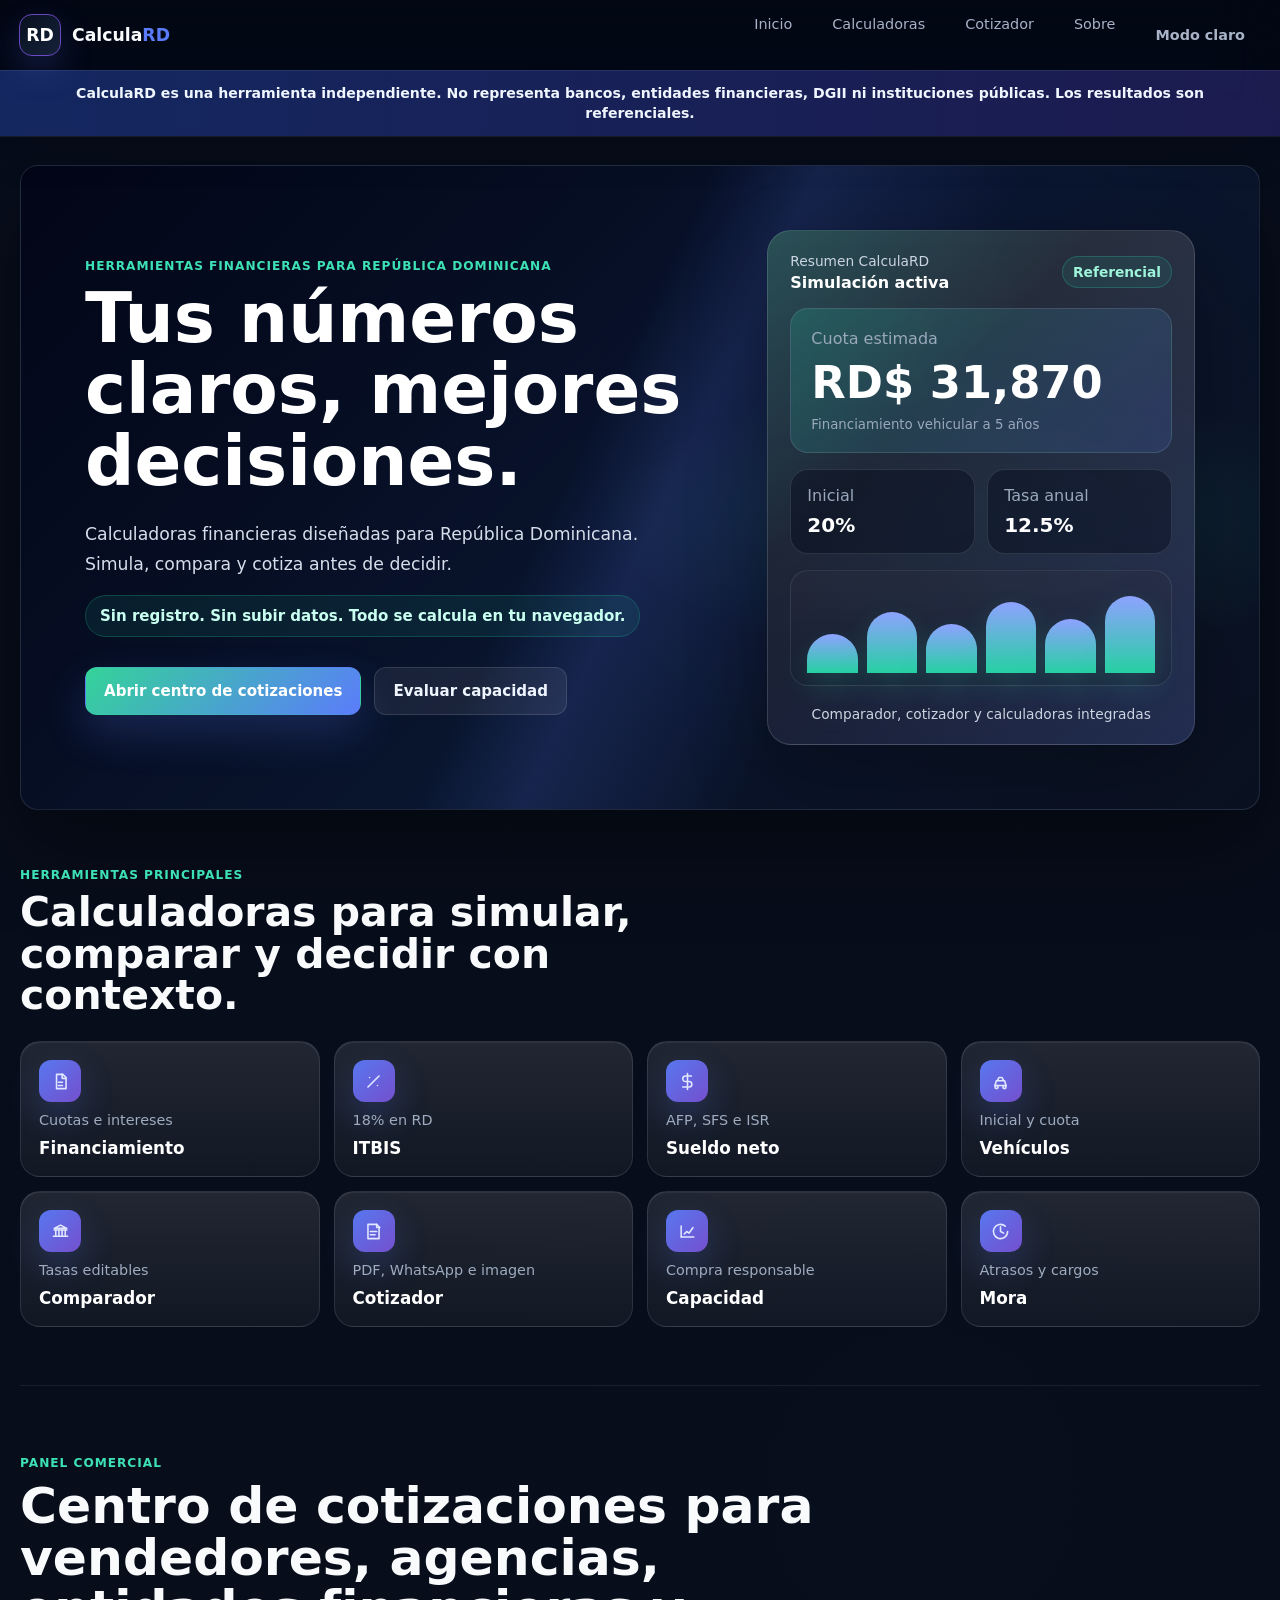
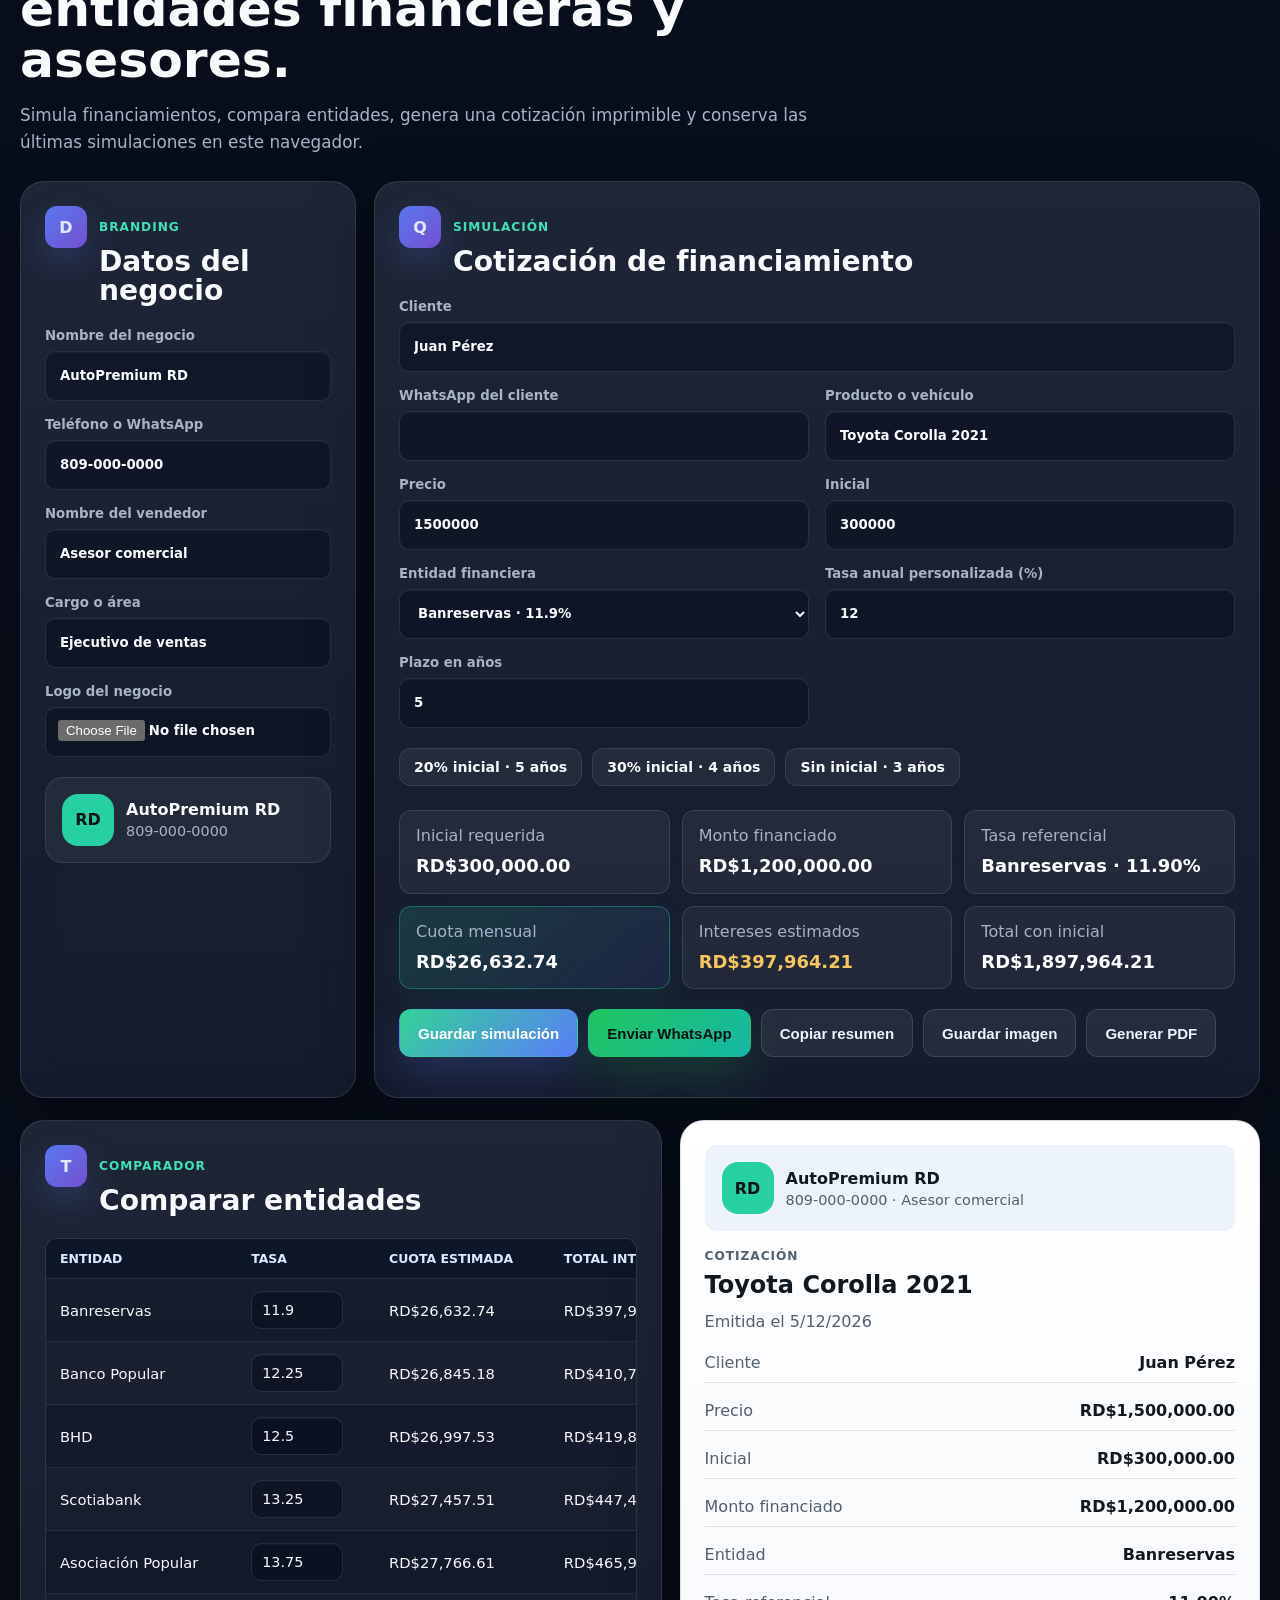
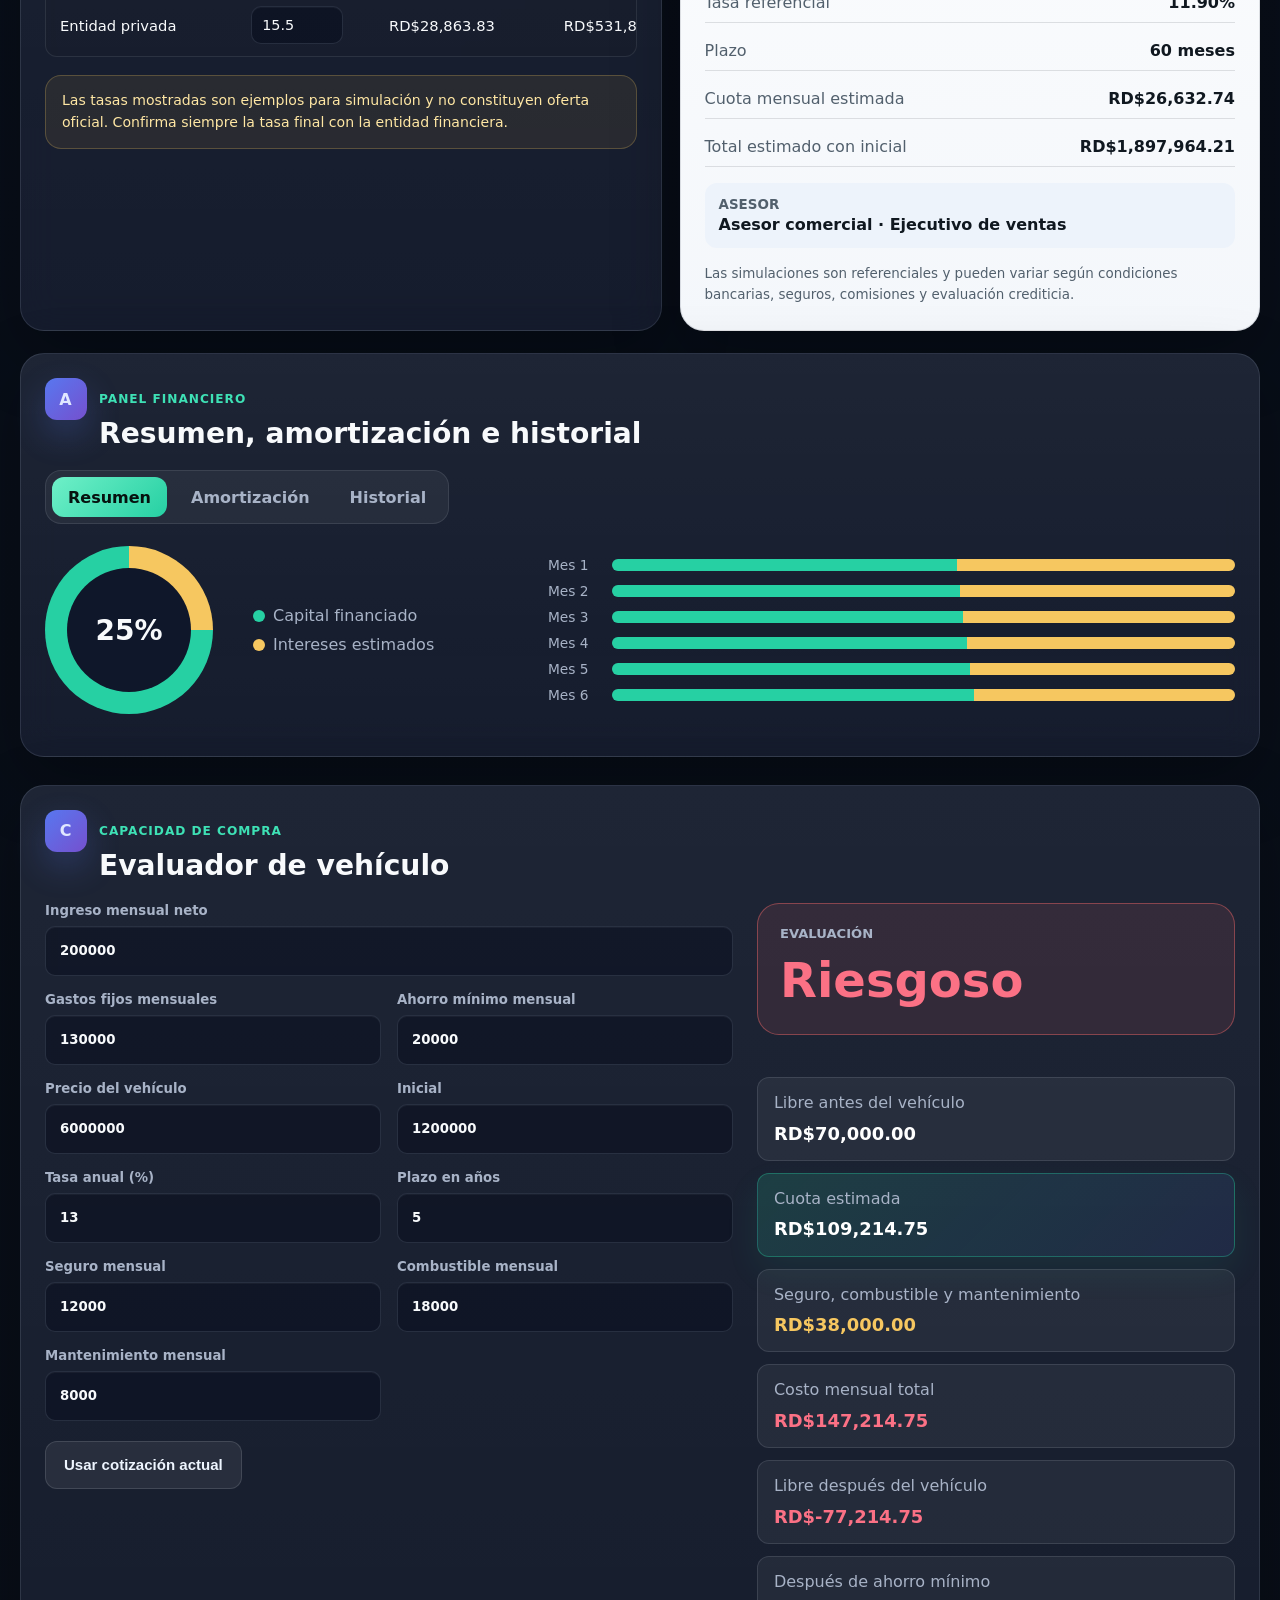
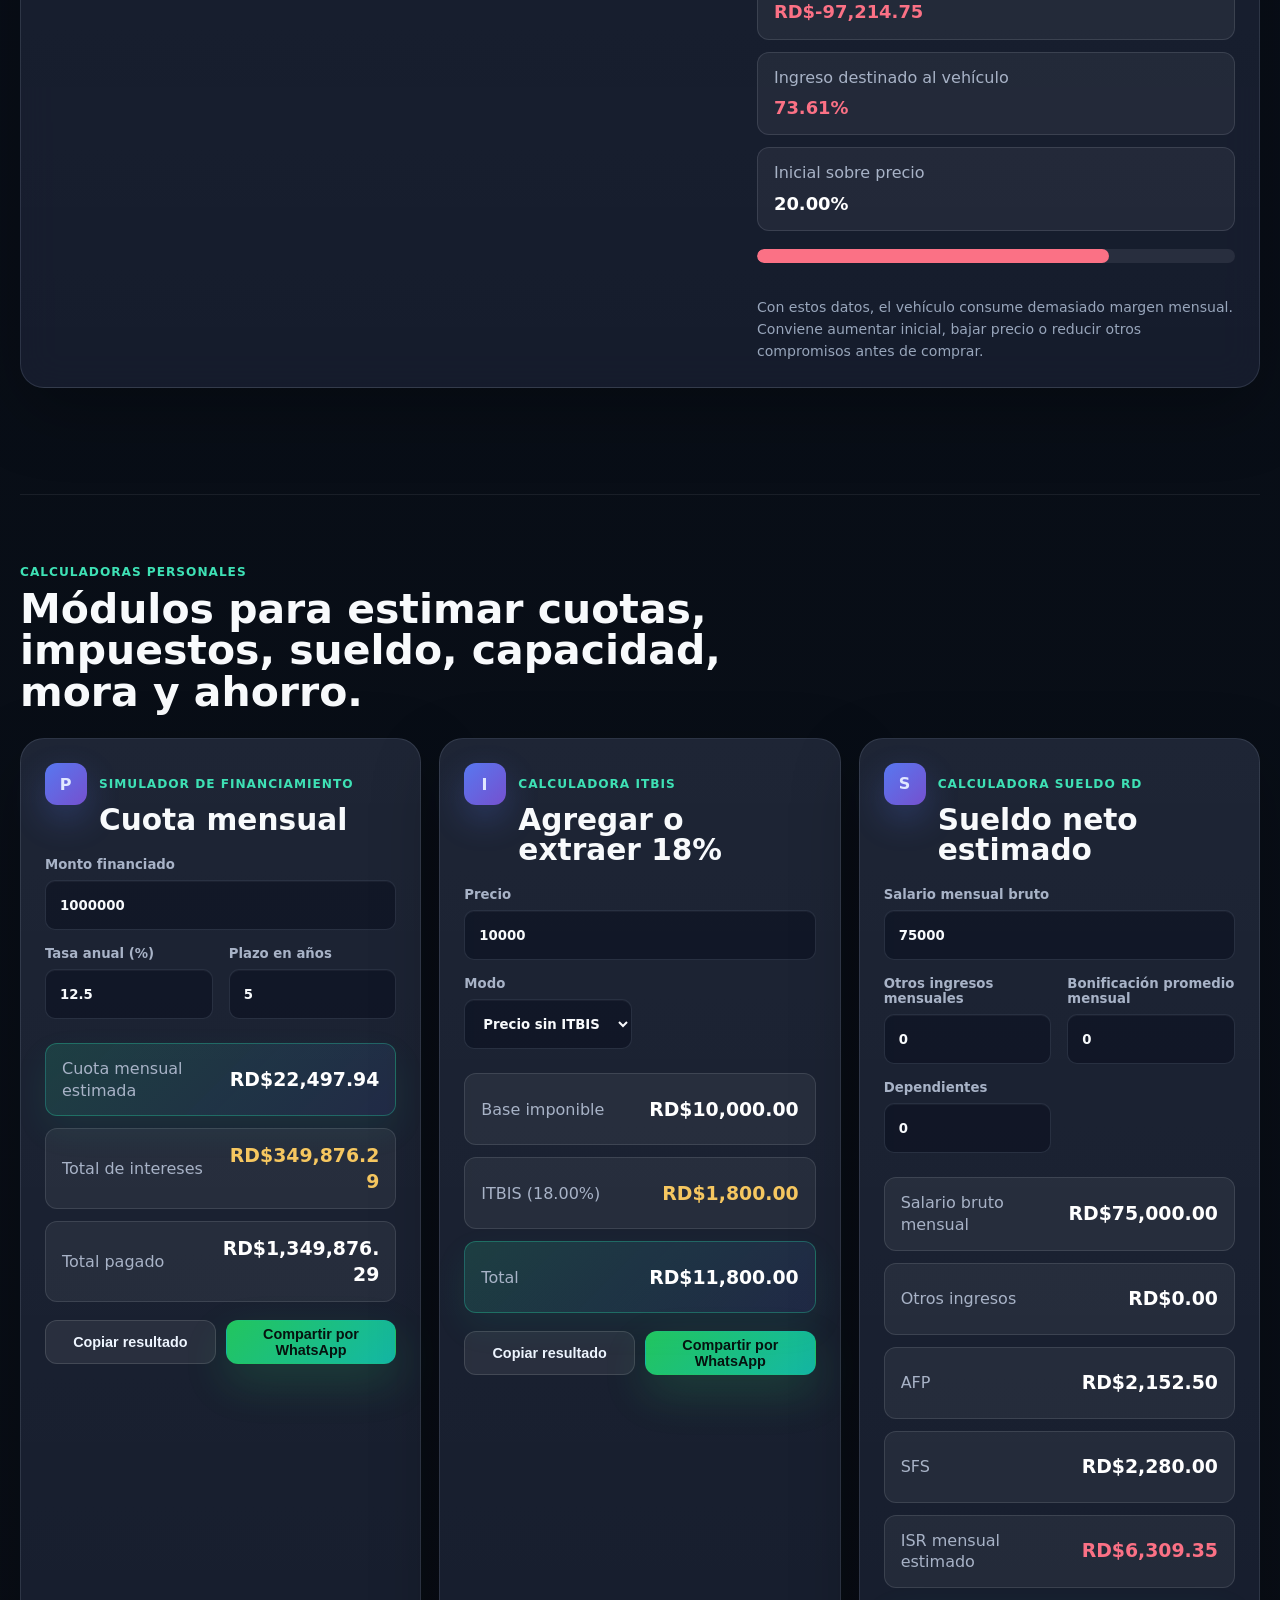
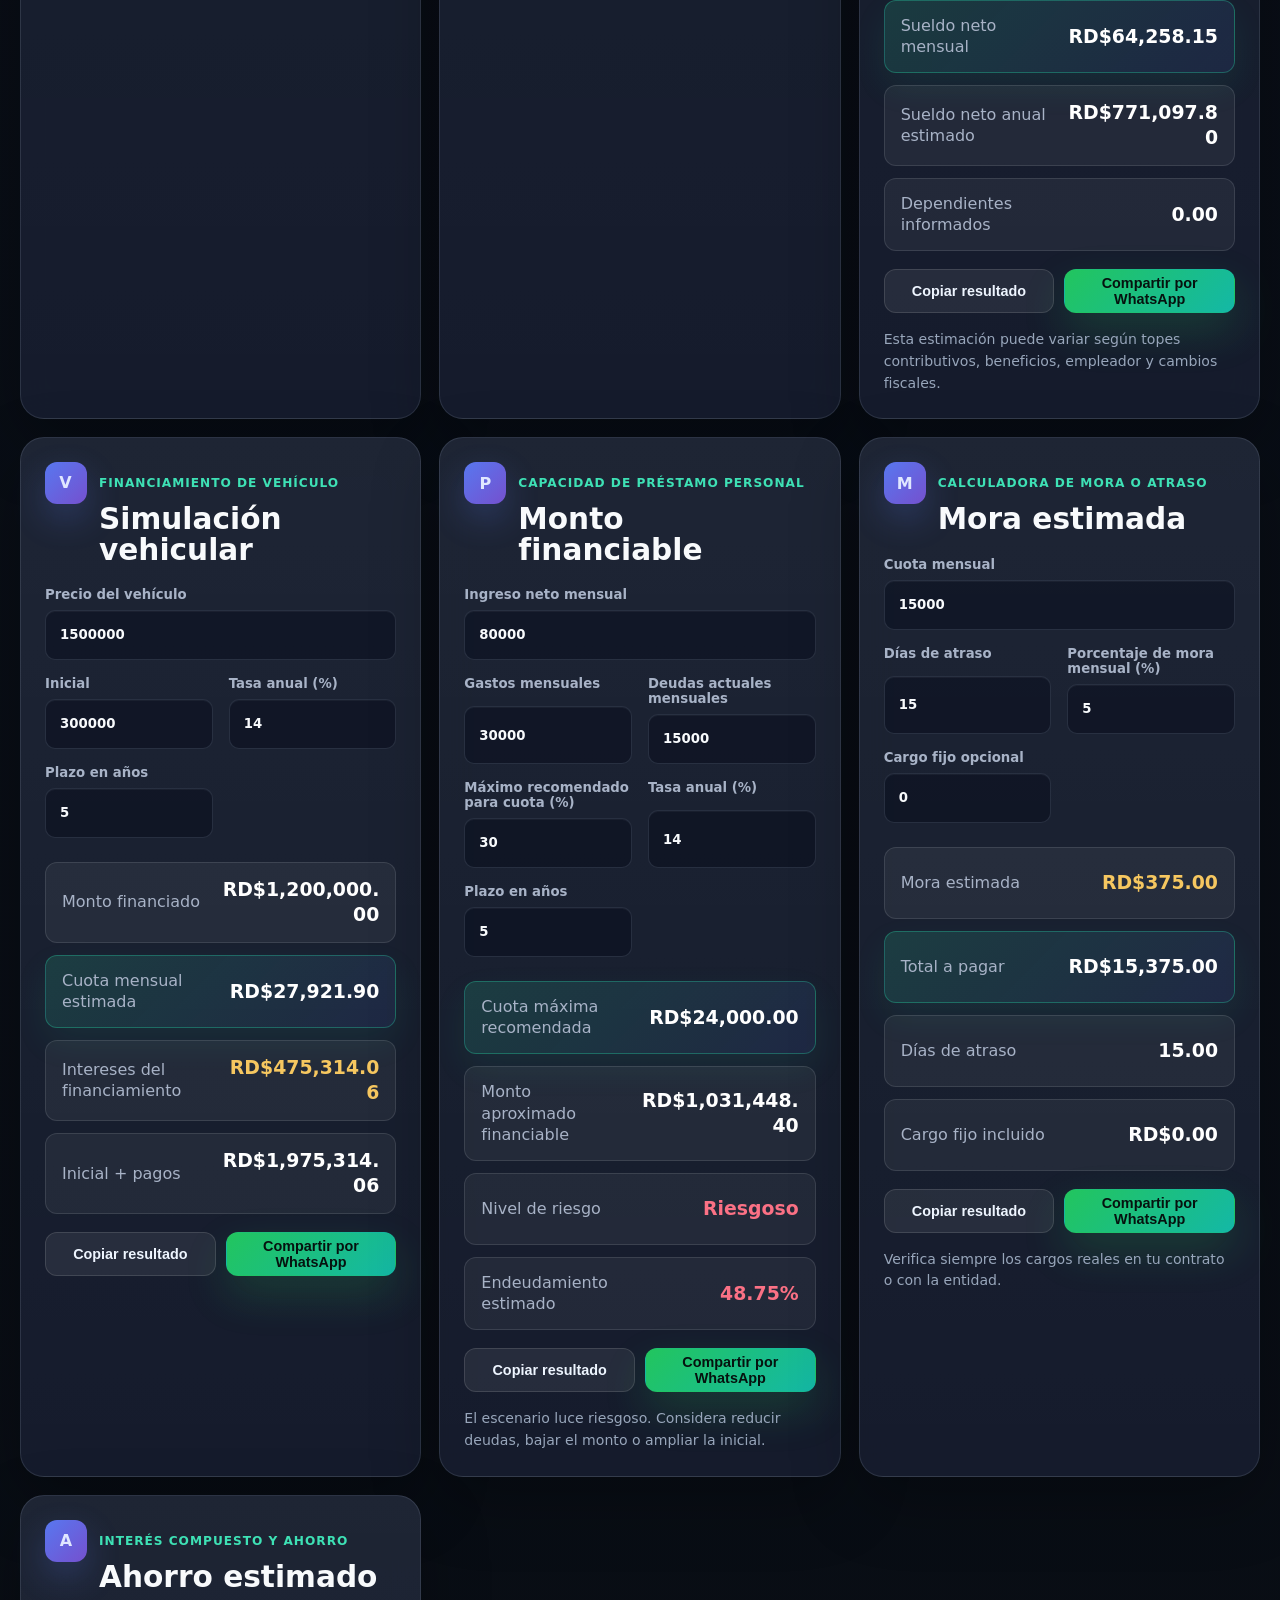
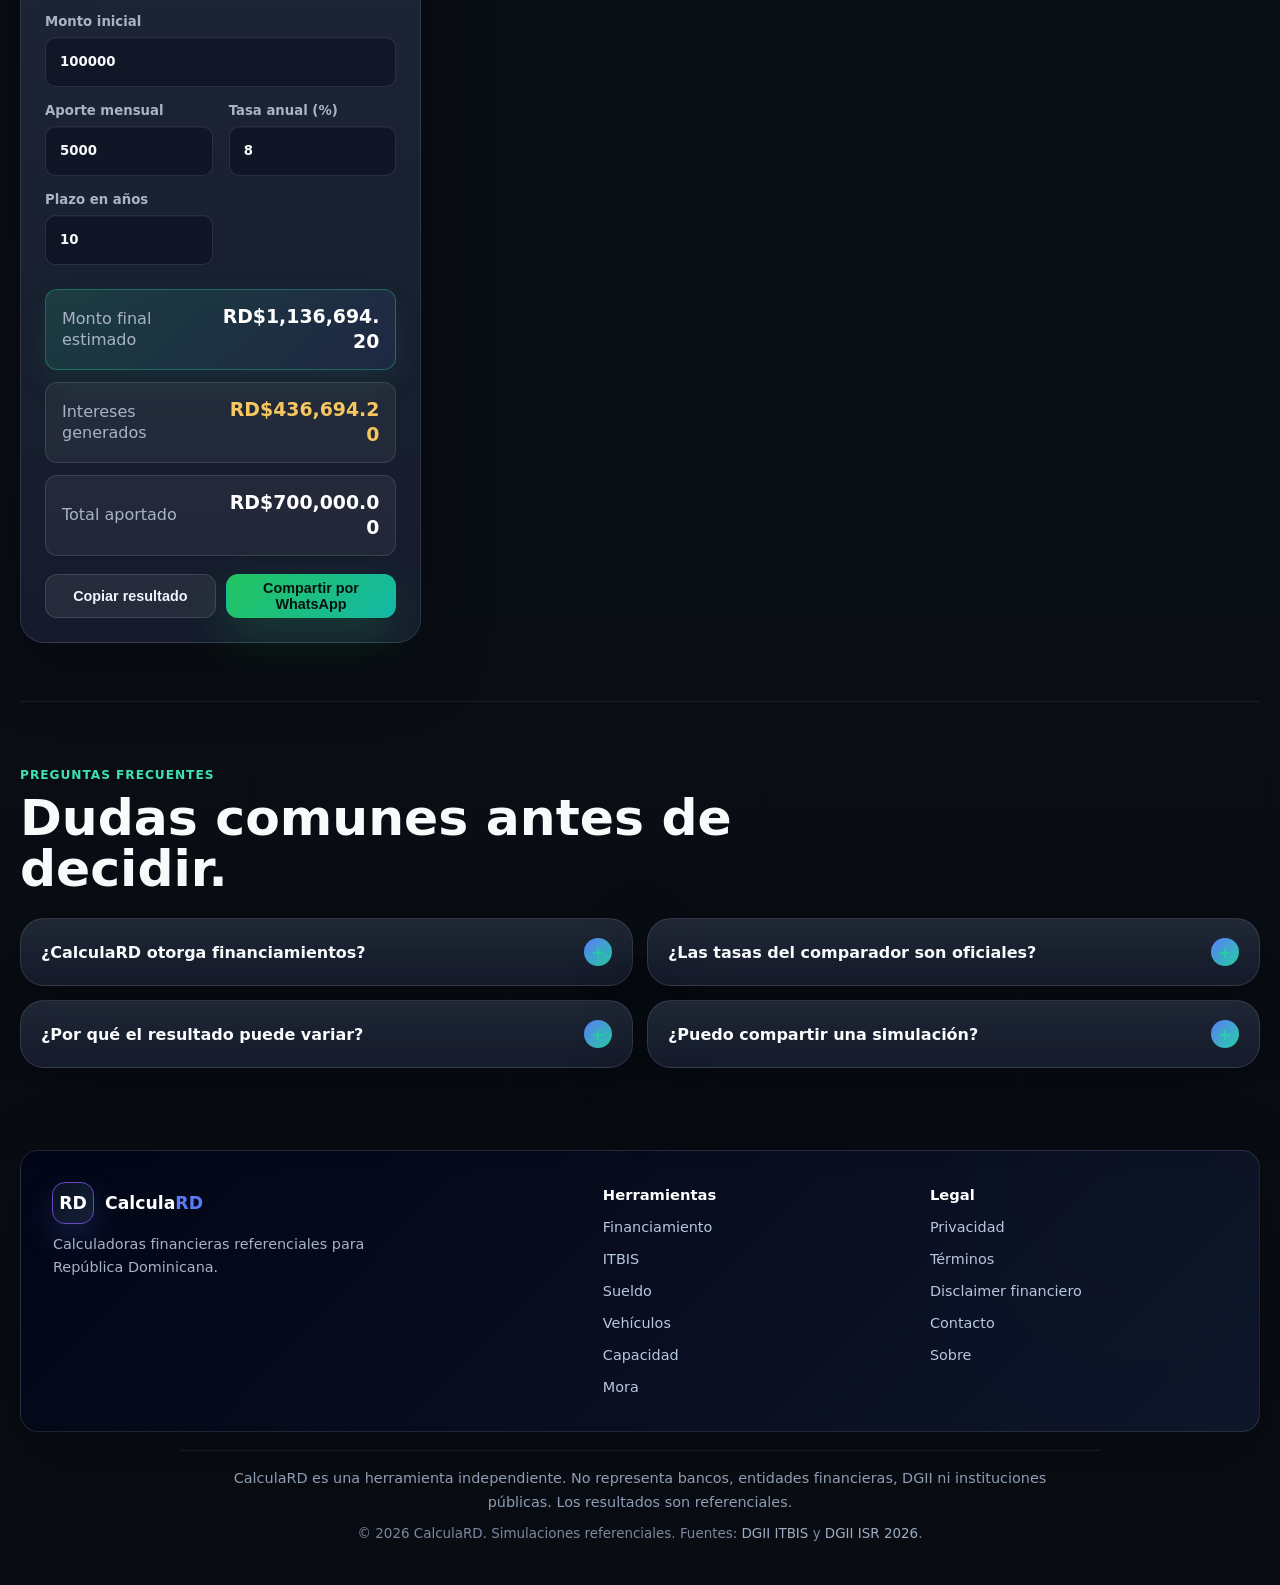
==== commit 0fd40f2b: "Add files via upload" ====
--- a/index.html
+++ b/index.html
@@ -760,6 +760,6 @@
       </p>
     </footer>
 
-    <script src="script.js?v=redesign-1"></script>
+    <script src="script.js?v=polish-2"></script>
   </body>
 </html>
--- a/styles.css
+++ b/styles.css
@@ -3261,3 +3261,126 @@
     padding-inline: 0;
   }
 }
+
+/* Final overflow guard for all calculator and commercial result cards */
+.results,
+.results.compact,
+[data-results="commercial"] {
+  display: grid;
+  grid-template-columns: repeat(auto-fit, minmax(220px, 1fr));
+  gap: 12px;
+  min-width: 0;
+}
+
+.result-row,
+.results.compact .result-row,
+.affordability-output .results.compact .result-row {
+  display: flex;
+  align-items: center;
+  justify-content: space-between;
+  flex-wrap: wrap;
+  gap: 8px 14px;
+  min-width: 0;
+  min-height: 72px;
+}
+
+.result-row span,
+.result-row strong {
+  min-width: 0;
+  max-width: 100%;
+  overflow-wrap: anywhere;
+  word-break: normal;
+  white-space: normal;
+  line-height: 1.35;
+}
+
+.result-row span {
+  flex: 1 1 120px;
+}
+
+.result-row strong {
+  flex: 1 1 130px;
+  text-align: right;
+}
+
+[data-results="commercial"] .result-row {
+  min-height: 92px;
+}
+
+[data-results="commercial"] .result-row span,
+[data-results="commercial"] .result-row strong,
+.results.compact .result-row span,
+.results.compact .result-row strong {
+  flex-basis: 100%;
+}
+
+[data-results="commercial"] .result-row strong,
+.results.compact .result-row strong {
+  text-align: left;
+}
+
+@media (max-width: 900px) {
+  .results,
+  .results.compact,
+  [data-results="commercial"] {
+    grid-template-columns: repeat(auto-fit, minmax(190px, 1fr));
+  }
+}
+
+@media (max-width: 640px) {
+  .results,
+  .results.compact,
+  [data-results="commercial"] {
+    grid-template-columns: 1fr;
+  }
+
+  .result-row,
+  .results.compact .result-row,
+  .affordability-output .results.compact .result-row {
+    align-items: flex-start;
+    flex-direction: column;
+    flex-wrap: nowrap;
+    min-height: auto;
+  }
+
+  .result-row span,
+  .result-row strong {
+    flex-basis: auto;
+    width: 100%;
+  }
+
+  .result-row strong {
+    text-align: left;
+  }
+}
+
+/* Keep wide comparison tables inside their own horizontal scroller */
+.dashboard-layout,
+.dashboard-layout.lower,
+.data-panel,
+.quote-builder,
+.settings-panel,
+.table-wrap {
+  min-width: 0;
+  max-width: 100%;
+}
+
+.table-wrap {
+  overflow-x: auto;
+  -webkit-overflow-scrolling: touch;
+}
+
+@media (max-width: 760px) {
+  .dashboard-layout,
+  .dashboard-layout.lower {
+    width: 100%;
+    overflow: hidden;
+  }
+
+  .data-panel,
+  .quote-builder,
+  .settings-panel,
+  .calculator-card {
+    width: 100%;
+  }
+}
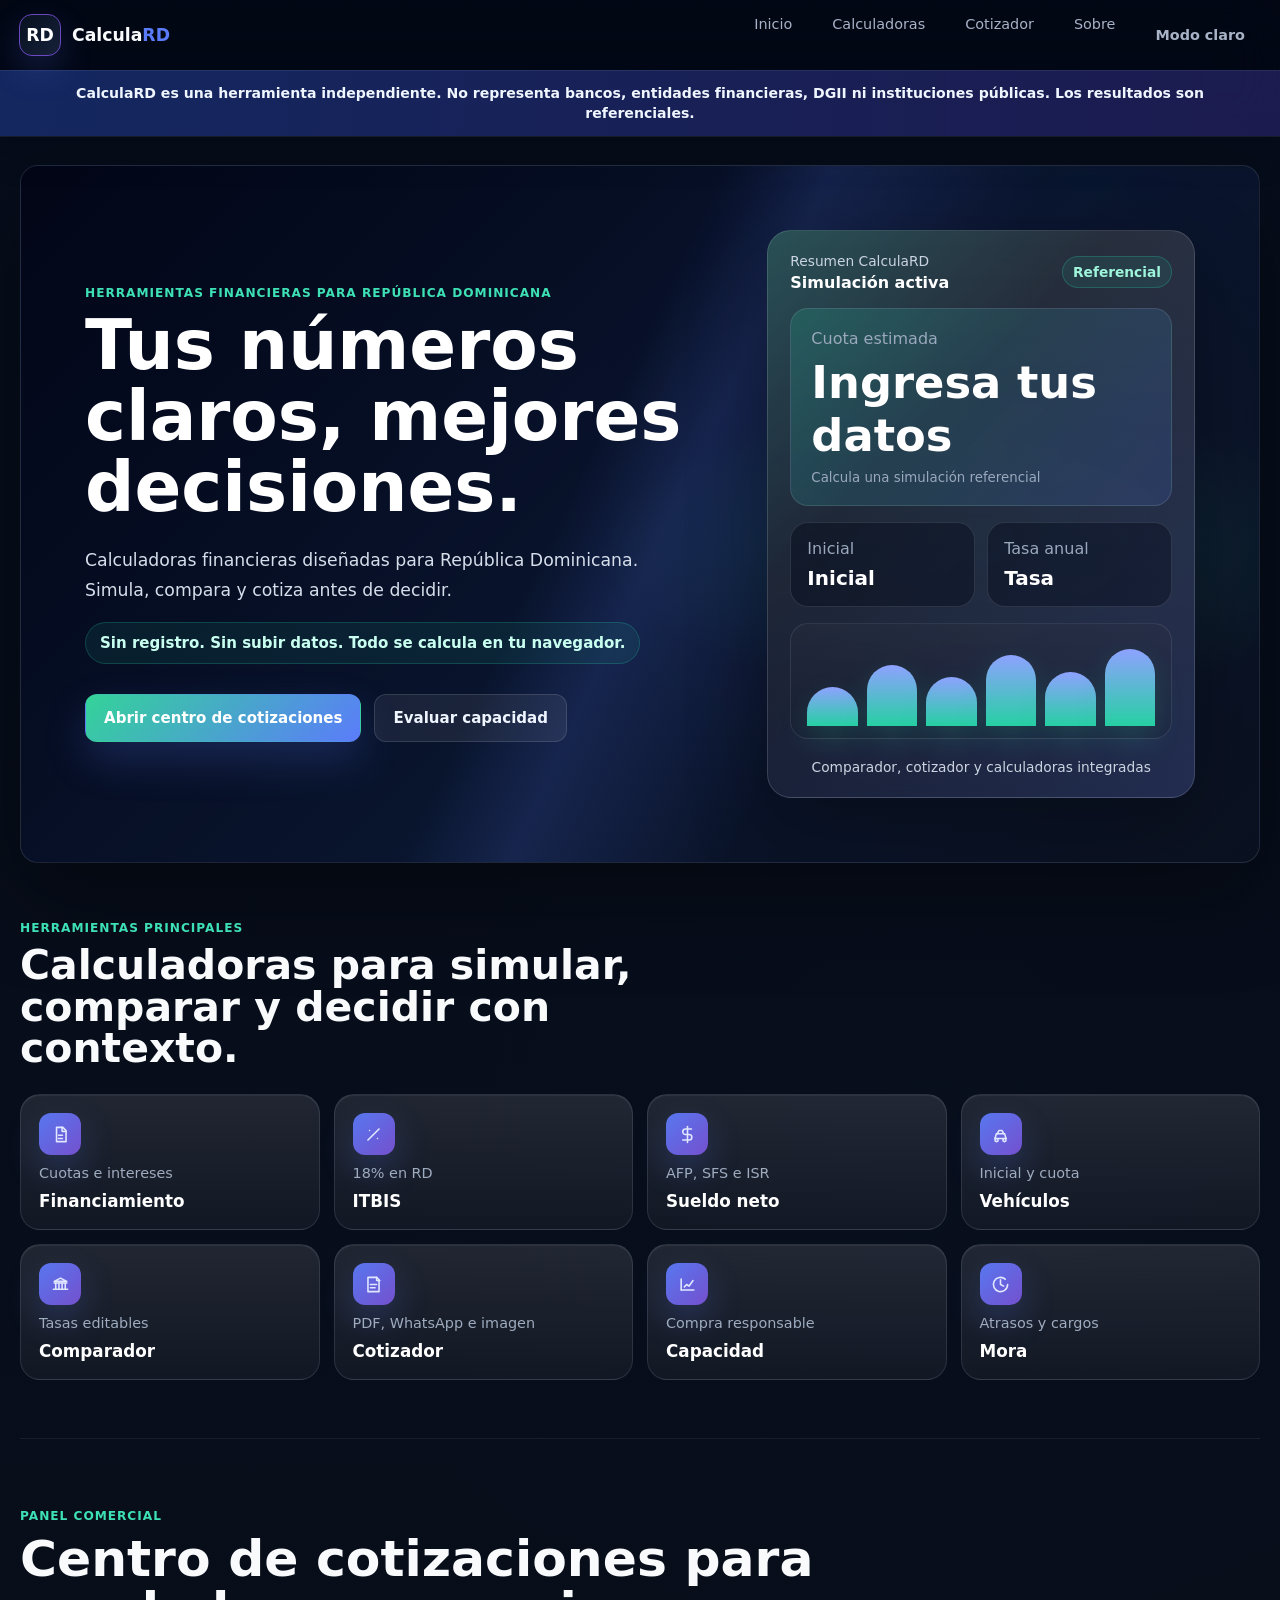
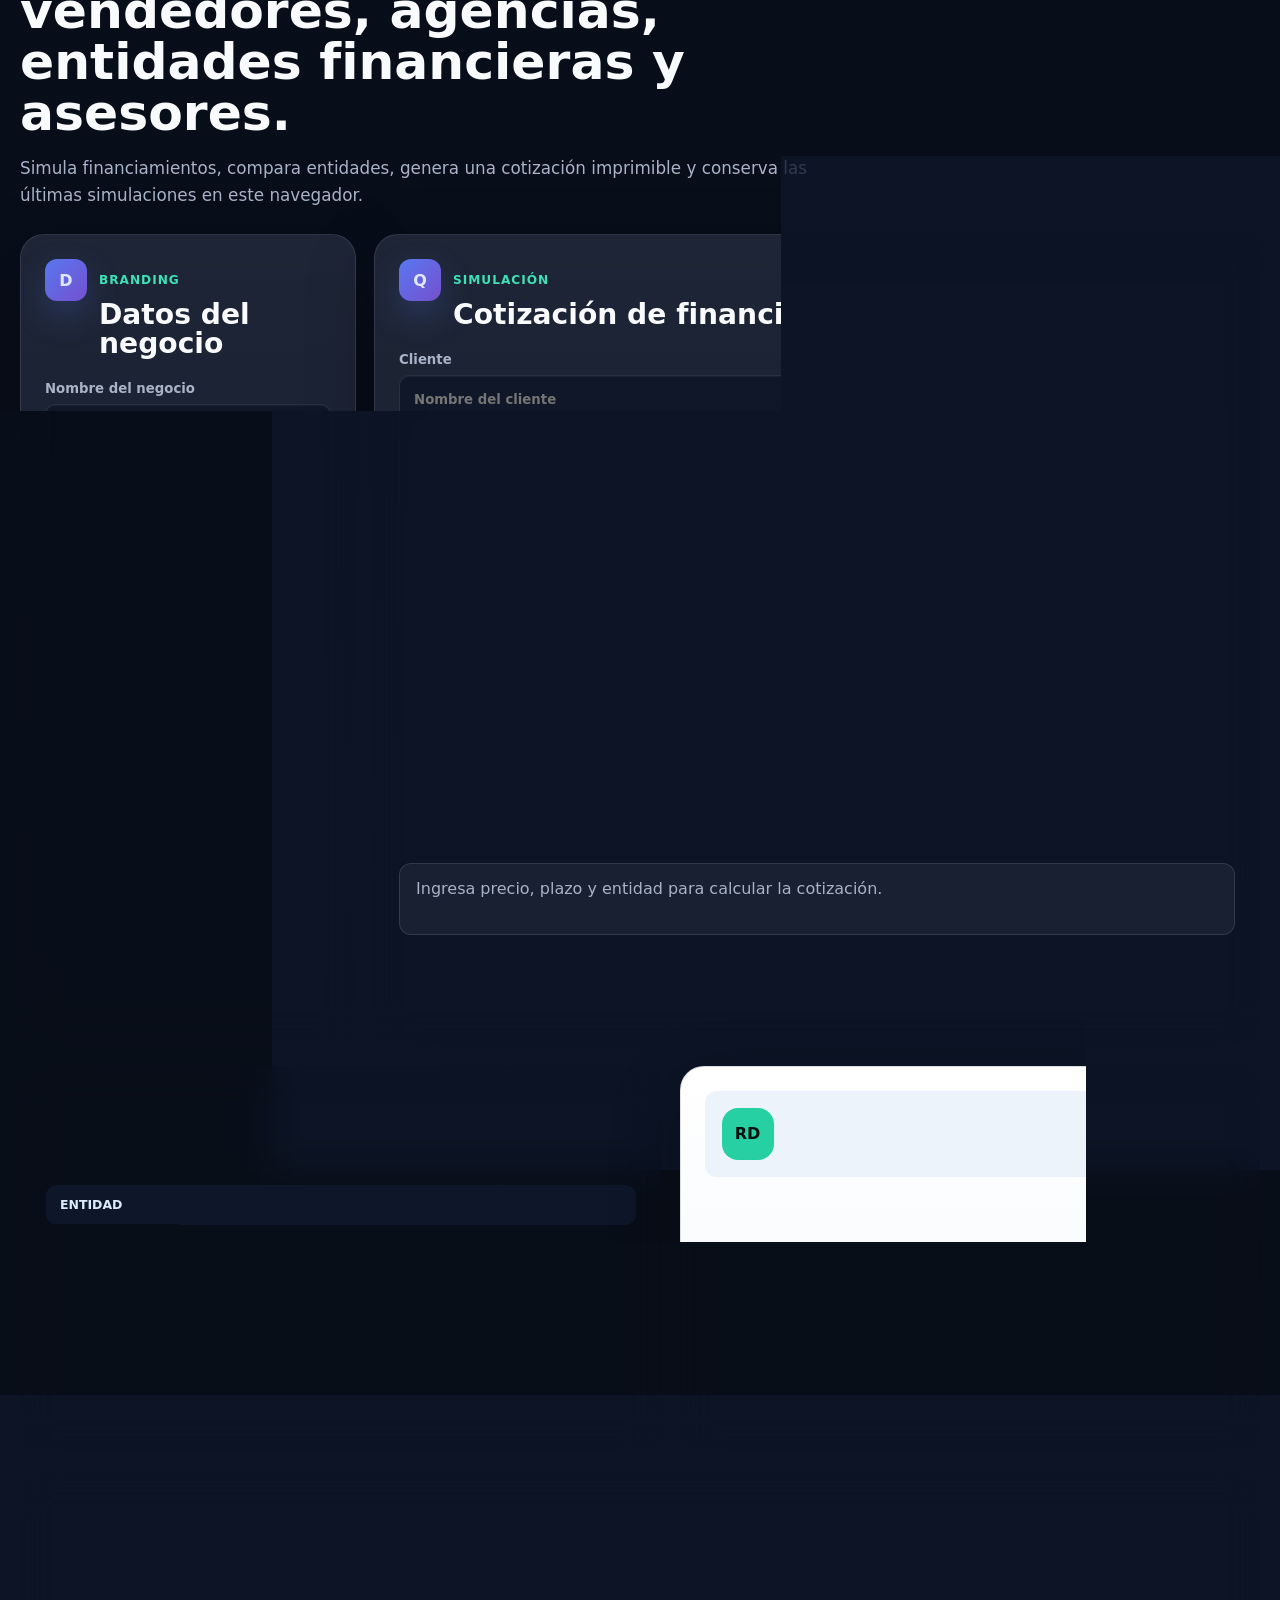
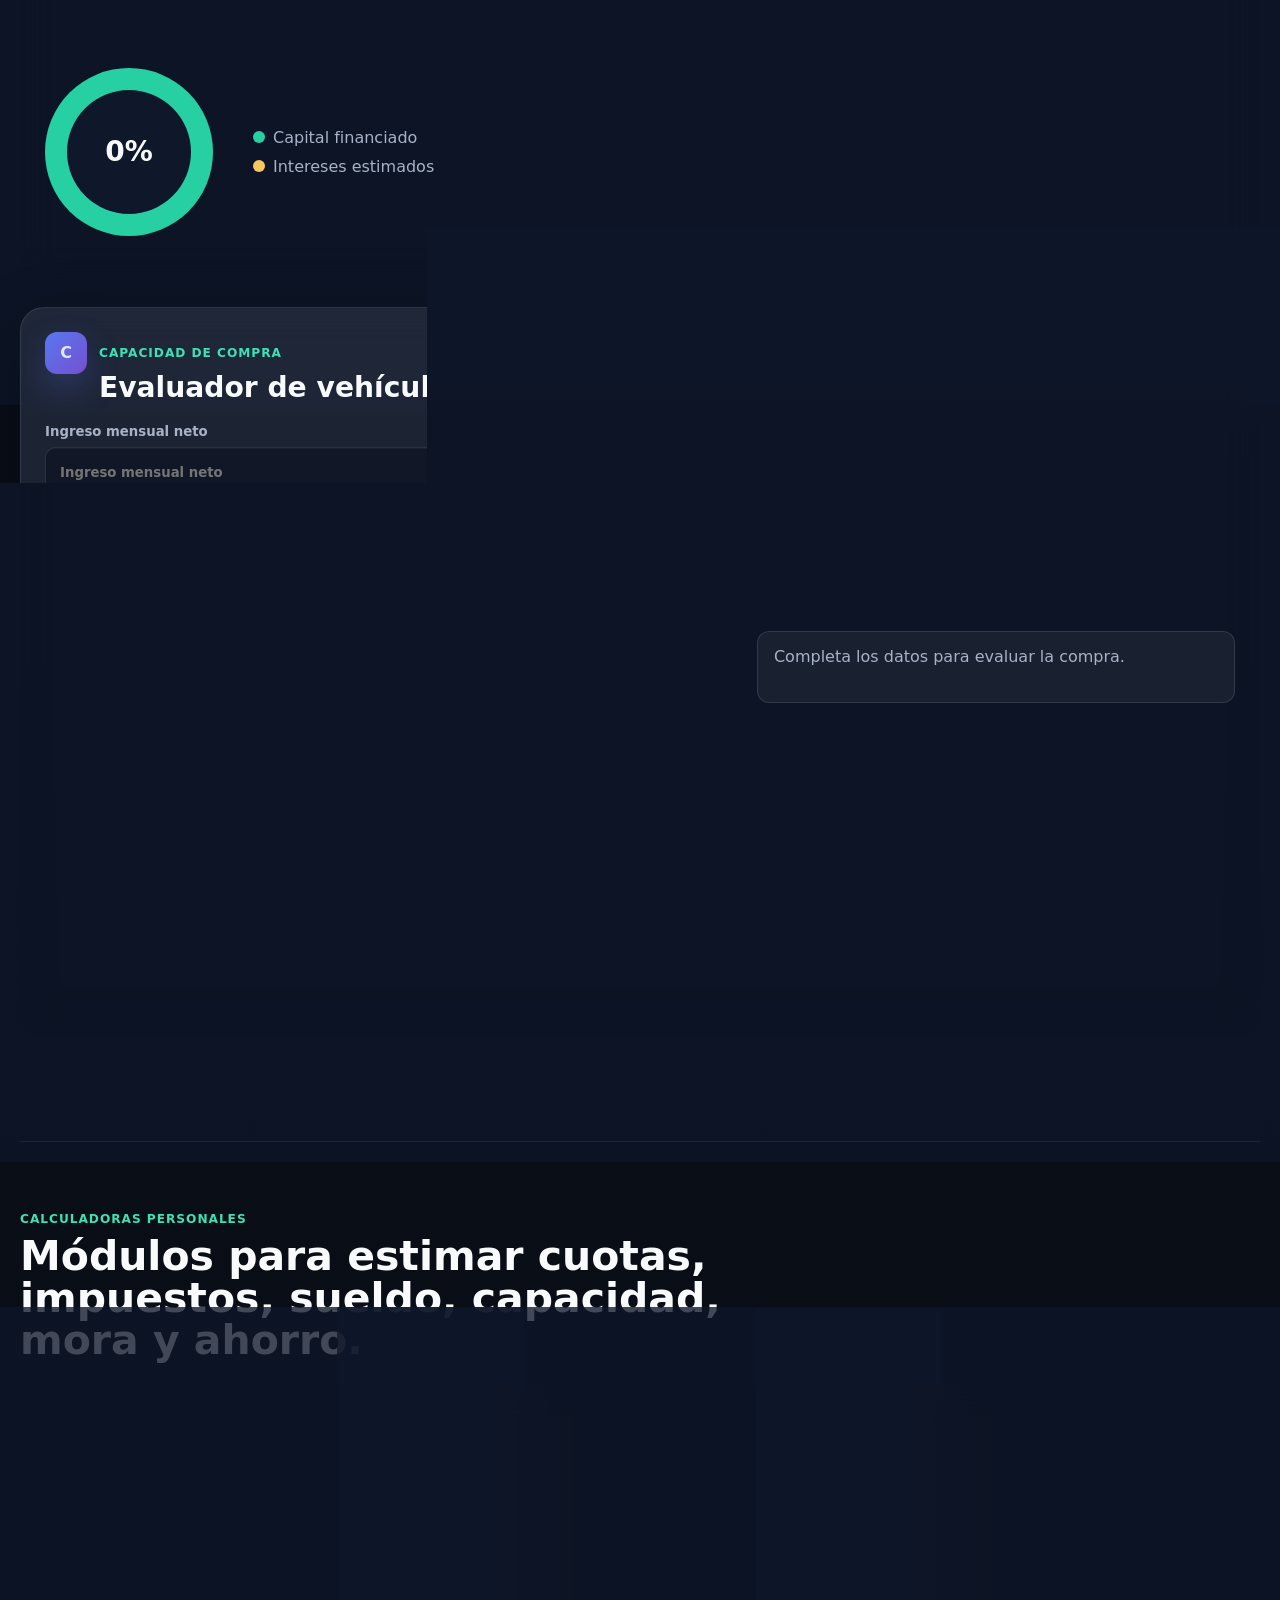
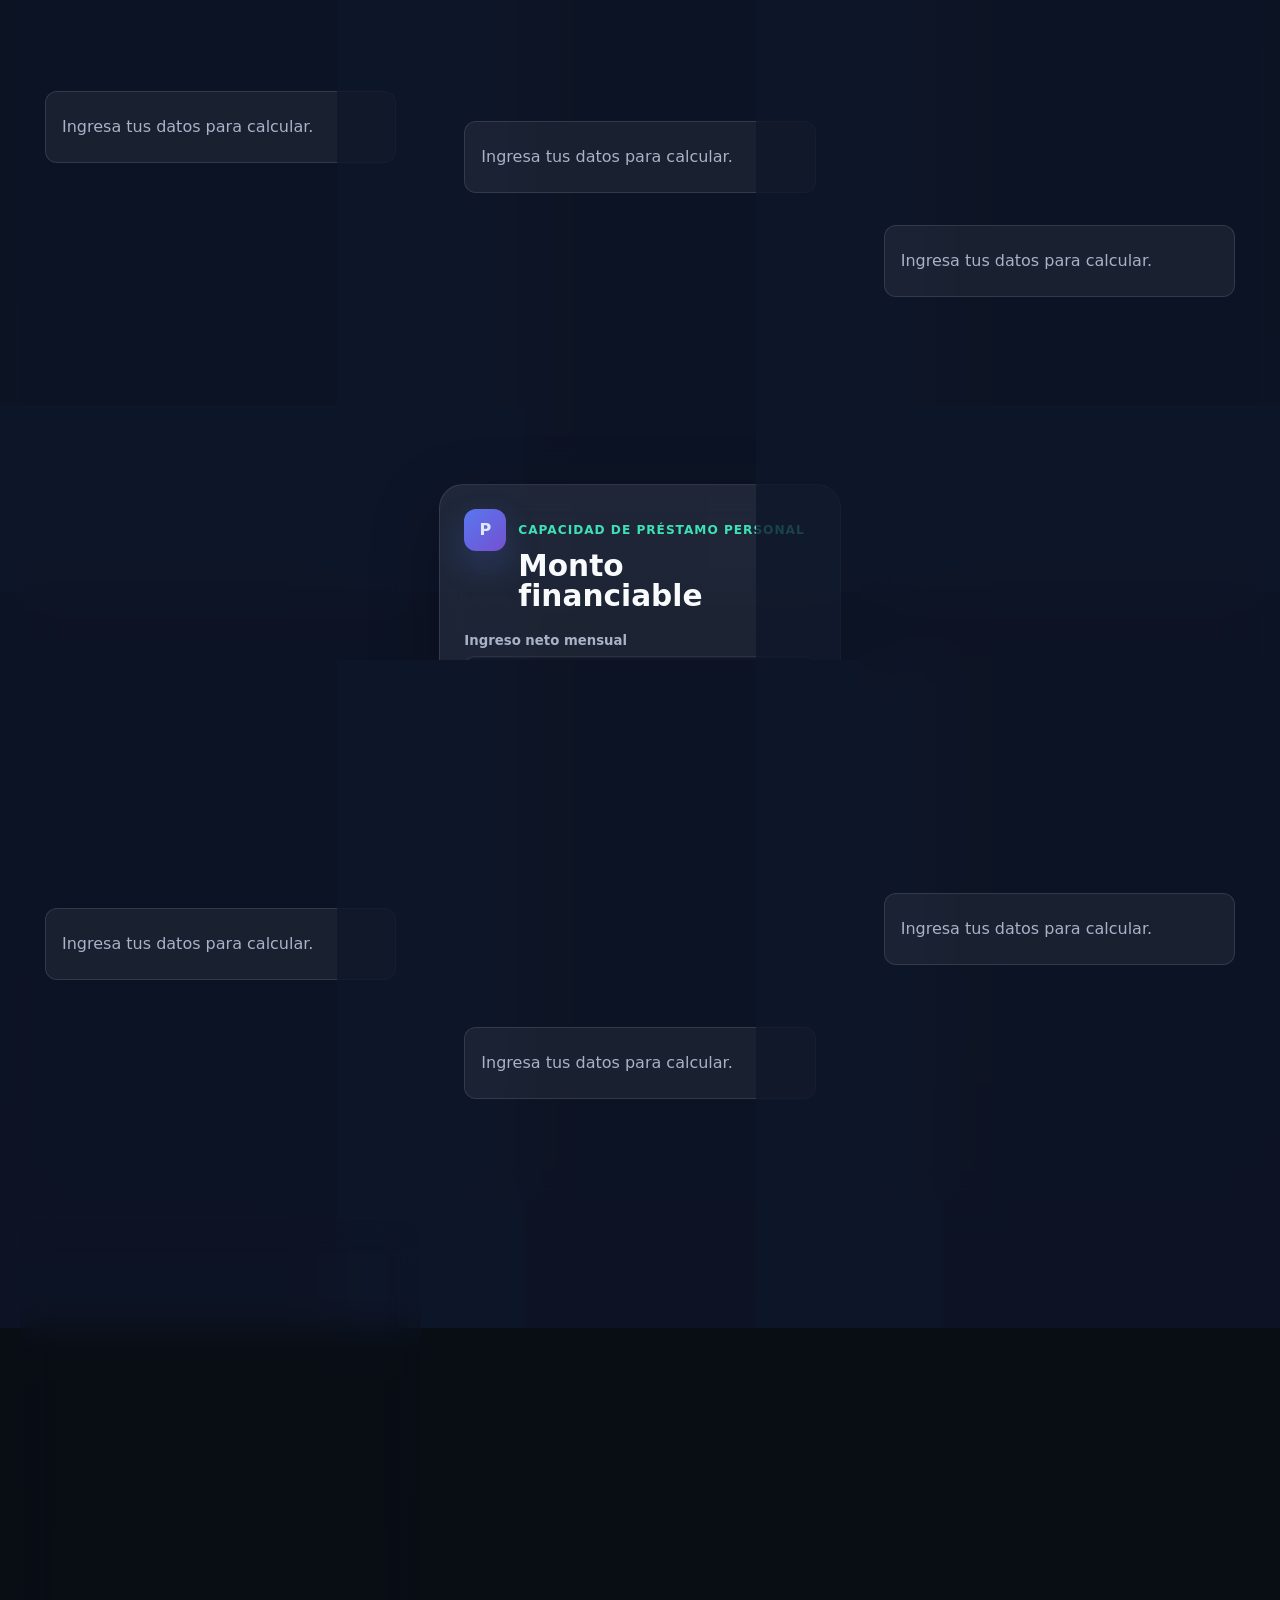
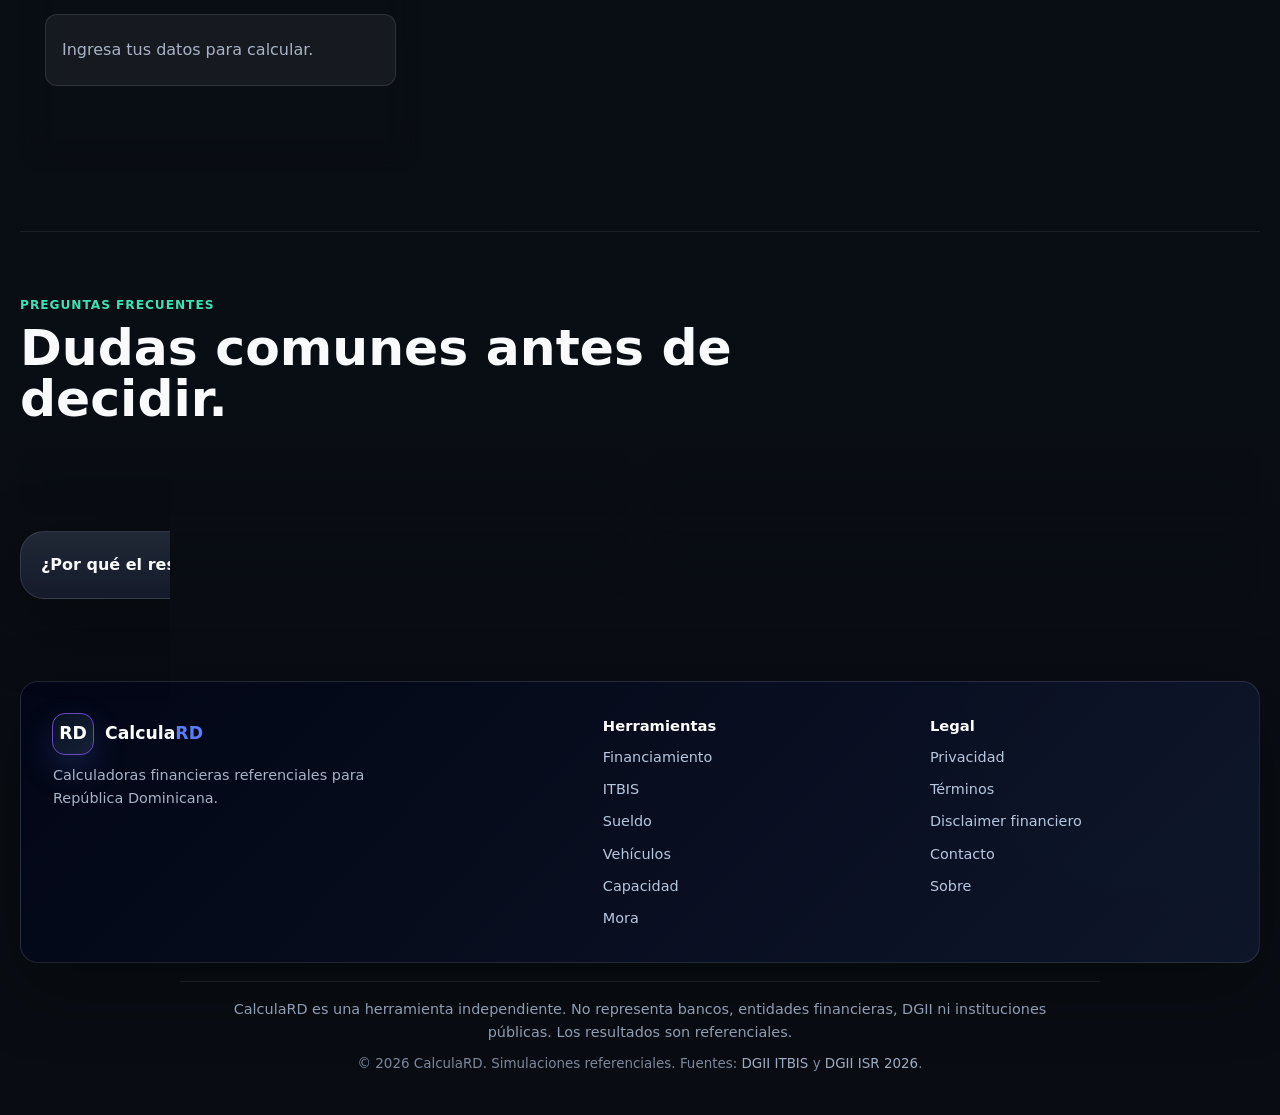
==== commit 2a05c961: "Add files via upload" ====
--- a/index.html
+++ b/index.html
@@ -23,7 +23,7 @@
     <script>
       document.documentElement.dataset.theme = localStorage.getItem("calculard_theme") || "dark";
     </script>
-    <link rel="stylesheet" href="styles.css?v=polish-2">
+    <link rel="stylesheet" href="styles.css?v=polish-3">
     <script type="application/ld+json">
       {
         "@context": "https://schema.org",
@@ -93,17 +93,17 @@
           </div>
           <div class="metric-card primary-metric">
             <span>Cuota estimada</span>
-            <strong>RD$ 31,870</strong>
-            <small>Financiamiento vehicular a 5 años</small>
+            <strong>Ingresa tus datos</strong>
+            <small>Calcula una simulación referencial</small>
           </div>
           <div class="hero-metrics">
             <div class="metric-card">
               <span>Inicial</span>
-              <strong>20%</strong>
+              <strong>Inicial</strong>
             </div>
             <div class="metric-card">
               <span>Tasa anual</span>
-              <strong>12.5%</strong>
+              <strong>Tasa</strong>
             </div>
           </div>
           <div class="mini-chart" aria-hidden="true">
@@ -205,19 +205,19 @@
             <form class="calc-form stacked" data-dealer-form>
               <label>
                 <span>Nombre del negocio</span>
-                <input name="dealerName" type="text" value="AutoPremium RD">
+                <input name="dealerName" type="text" placeholder="Nombre de tu negocio">
               </label>
               <label>
                 <span>Teléfono o WhatsApp</span>
-                <input name="dealerPhone" type="text" value="809-000-0000">
+                <input name="dealerPhone" type="text" placeholder="Teléfono o WhatsApp">
               </label>
               <label>
                 <span>Nombre del vendedor</span>
-                <input name="salesperson" type="text" value="Asesor comercial">
+                <input name="salesperson" type="text" placeholder="Nombre del vendedor">
               </label>
               <label>
                 <span>Cargo o área</span>
-                <input name="salesRole" type="text" value="Ejecutivo de ventas">
+                <input name="salesRole" type="text" placeholder="Cargo o área">
               </label>
               <label>
                 <span>Logo del negocio</span>
@@ -227,8 +227,8 @@
             <div class="dealer-preview">
               <div class="dealer-logo" data-dealer-logo>RD</div>
               <div>
-              <strong data-dealer-name>AutoPremium RD</strong>
-                <span data-dealer-phone>809-000-0000</span>
+              <strong data-dealer-name>Tu negocio</strong>
+                <span data-dealer-phone>Teléfono o WhatsApp</span>
               </div>
             </div>
           </aside>
@@ -242,27 +242,28 @@
             <form class="calc-form" data-commercial-form>
               <label>
                 <span>Cliente</span>
-                <input name="clientName" type="text" value="Juan Pérez">
+                <input name="clientName" type="text" placeholder="Nombre del cliente">
               </label>
               <label>
                 <span>WhatsApp del cliente</span>
-                <input name="clientPhone" type="text" value="">
+                <input name="clientPhone" type="text" placeholder="WhatsApp del cliente">
               </label>
               <label>
                 <span>Producto o vehículo</span>
-                <input name="itemName" type="text" value="Toyota Corolla 2021">
+                <input name="itemName" type="text" placeholder="Producto o vehículo">
               </label>
               <label>
                 <span>Precio</span>
-                <input name="price" type="number" min="0" step="5000" value="1500000">
+                <input name="price" type="number" min="0" step="5000" placeholder="Precio">
               </label>
               <label>
                 <span>Inicial</span>
-                <input name="downPayment" type="number" min="0" step="5000" value="300000">
+                <input name="downPayment" type="number" min="0" step="5000" placeholder="Inicial">
               </label>
               <label>
                 <span>Entidad financiera</span>
                 <select name="bank">
+                  <option value="" selected>Selecciona una entidad</option>
                   <option value="Banreservas">Banreservas · 11.9%</option>
                   <option value="Banco Popular">Banco Popular · 12.25%</option>
                   <option value="BHD">BHD · 12.5%</option>
@@ -274,11 +275,11 @@
               </label>
               <label class="custom-rate-field" data-custom-rate-field hidden>
                 <span>Tasa anual personalizada (%)</span>
-                <input name="customRate" type="number" min="0" step="0.01" value="12">
+                <input name="customRate" type="number" min="0" step="0.01" placeholder="Tasa anual">
               </label>
               <label>
                 <span>Plazo en años</span>
-                <input name="years" type="number" min="1" max="10" step="1" value="5">
+                <input name="years" type="number" min="1" max="10" step="1" placeholder="Años">
               </label>
             </form>
 
@@ -328,13 +329,13 @@
             <div class="quote-brand">
               <div class="dealer-logo" data-quote-logo>RD</div>
               <div>
-              <strong data-quote-dealer>AutoPremium RD</strong>
-                <span data-quote-contact>809-000-0000</span>
+              <strong data-quote-dealer>Tu negocio</strong>
+                <span data-quote-contact>Teléfono o WhatsApp</span>
               </div>
             </div>
             <div class="quote-body">
               <p class="eyebrow">Cotización</p>
-              <h2 data-quote-title>Toyota Corolla 2021</h2>
+              <h2 data-quote-title>Cotización pendiente</h2>
               <p class="quote-date" data-quote-date></p>
               <div class="quote-lines" data-quote-lines></div>
               <div class="advisor-box">
@@ -412,43 +413,43 @@
               <form class="calc-form affordability-form" data-affordability-form>
                 <label>
                   <span>Ingreso mensual neto</span>
-                  <input name="income" type="number" min="0" step="1000" value="200000">
+                  <input name="income" type="number" min="0" step="1000" placeholder="Ingreso mensual neto">
                 </label>
                 <label>
                   <span>Gastos fijos mensuales</span>
-                  <input name="expenses" type="number" min="0" step="1000" value="130000">
+                  <input name="expenses" type="number" min="0" step="1000" placeholder="Gastos fijos mensuales">
                 </label>
                 <label>
                   <span>Ahorro mínimo mensual</span>
-                  <input name="savingsGoal" type="number" min="0" step="1000" value="20000">
+                  <input name="savingsGoal" type="number" min="0" step="1000" placeholder="Ahorro mínimo mensual">
                 </label>
                 <label>
                   <span>Precio del vehículo</span>
-                  <input name="vehiclePrice" type="number" min="0" step="5000" value="6000000">
+                  <input name="vehiclePrice" type="number" min="0" step="5000" placeholder="Precio del vehículo">
                 </label>
                 <label>
                   <span>Inicial</span>
-                  <input name="downPayment" type="number" min="0" step="5000" value="1200000">
+                  <input name="downPayment" type="number" min="0" step="5000" placeholder="Inicial">
                 </label>
                 <label>
                   <span>Tasa anual (%)</span>
-                  <input name="rate" type="number" min="0" step="0.01" value="13">
+                  <input name="rate" type="number" min="0" step="0.01" placeholder="Tasa anual">
                 </label>
                 <label>
                   <span>Plazo en años</span>
-                  <input name="years" type="number" min="1" max="10" step="1" value="5">
+                  <input name="years" type="number" min="1" max="10" step="1" placeholder="Años">
                 </label>
                 <label>
                   <span>Seguro mensual</span>
-                  <input name="insurance" type="number" min="0" step="500" value="12000">
+                  <input name="insurance" type="number" min="0" step="500" placeholder="Seguro mensual">
                 </label>
                 <label>
                   <span>Combustible mensual</span>
-                  <input name="fuel" type="number" min="0" step="500" value="18000">
+                  <input name="fuel" type="number" min="0" step="500" placeholder="Combustible mensual">
                 </label>
                 <label>
                   <span>Mantenimiento mensual</span>
-                  <input name="maintenance" type="number" min="0" step="500" value="8000">
+                  <input name="maintenance" type="number" min="0" step="500" placeholder="Mantenimiento mensual">
                 </label>
               </form>
               <div class="action-row affordability-actions">
@@ -486,15 +487,15 @@
           <form class="calc-form" data-calculator="loan">
             <label>
               <span>Monto financiado</span>
-              <input name="amount" type="number" min="0" step="1000" value="1000000">
+              <input name="amount" type="number" min="0" step="1000" placeholder="Monto financiado">
             </label>
             <label>
               <span>Tasa anual (%)</span>
-              <input name="rate" type="number" min="0" step="0.01" value="12.5">
+              <input name="rate" type="number" min="0" step="0.01" placeholder="Tasa anual">
             </label>
             <label>
               <span>Plazo en años</span>
-              <input name="years" type="number" min="1" max="40" step="1" value="5">
+              <input name="years" type="number" min="1" max="40" step="1" placeholder="Años">
             </label>
           </form>
           <div class="results" data-results="loan"></div>
@@ -513,7 +514,7 @@
           <form class="calc-form" data-calculator="itbis">
             <label>
               <span>Precio</span>
-              <input name="price" type="number" min="0" step="100" value="10000">
+              <input name="price" type="number" min="0" step="100" placeholder="Precio">
             </label>
             <label>
               <span>Modo</span>
@@ -539,19 +540,19 @@
           <form class="calc-form" data-calculator="salary">
             <label>
               <span>Salario mensual bruto</span>
-              <input name="salary" type="number" min="0" step="1000" value="75000">
+              <input name="salary" type="number" min="0" step="1000" placeholder="Salario mensual bruto">
             </label>
             <label>
               <span>Otros ingresos mensuales</span>
-              <input name="otherIncome" type="number" min="0" step="1000" value="0">
+              <input name="otherIncome" type="number" min="0" step="1000" placeholder="Otros ingresos mensuales">
             </label>
             <label>
               <span>Bonificación promedio mensual</span>
-              <input name="bonus" type="number" min="0" step="1000" value="0">
+              <input name="bonus" type="number" min="0" step="1000" placeholder="Bonificación promedio mensual">
             </label>
             <label>
               <span>Dependientes</span>
-              <input name="dependents" type="number" min="0" step="1" value="0">
+              <input name="dependents" type="number" min="0" step="1" placeholder="Dependientes">
             </label>
           </form>
           <div class="results" data-results="salary"></div>
@@ -571,19 +572,19 @@
           <form class="calc-form" data-calculator="vehicle">
             <label>
               <span>Precio del vehículo</span>
-              <input name="price" type="number" min="0" step="5000" value="1500000">
+              <input name="price" type="number" min="0" step="5000" placeholder="Precio del vehículo">
             </label>
             <label>
               <span>Inicial</span>
-              <input name="downPayment" type="number" min="0" step="5000" value="300000">
+              <input name="downPayment" type="number" min="0" step="5000" placeholder="Inicial">
             </label>
             <label>
               <span>Tasa anual (%)</span>
-              <input name="rate" type="number" min="0" step="0.01" value="14">
+              <input name="rate" type="number" min="0" step="0.01" placeholder="Tasa anual">
             </label>
             <label>
               <span>Plazo en años</span>
-              <input name="years" type="number" min="1" max="10" step="1" value="5">
+              <input name="years" type="number" min="1" max="10" step="1" placeholder="Años">
             </label>
           </form>
           <div class="results" data-results="vehicle"></div>
@@ -602,27 +603,27 @@
           <form class="calc-form" data-calculator="personalCapacity">
             <label>
               <span>Ingreso neto mensual</span>
-              <input name="income" type="number" min="0" step="1000" value="80000">
+              <input name="income" type="number" min="0" step="1000" placeholder="Ingreso neto mensual">
             </label>
             <label>
               <span>Gastos mensuales</span>
-              <input name="expenses" type="number" min="0" step="1000" value="30000">
+              <input name="expenses" type="number" min="0" step="1000" placeholder="Gastos mensuales">
             </label>
             <label>
               <span>Deudas actuales mensuales</span>
-              <input name="debts" type="number" min="0" step="1000" value="15000">
+              <input name="debts" type="number" min="0" step="1000" placeholder="Deudas actuales mensuales">
             </label>
             <label>
               <span>Máximo recomendado para cuota (%)</span>
-              <input name="maxPercent" type="number" min="1" max="60" step="1" value="30">
+              <input name="maxPercent" type="number" min="1" max="60" step="1" placeholder="Porcentaje recomendado">
             </label>
             <label>
               <span>Tasa anual (%)</span>
-              <input name="rate" type="number" min="0" step="0.01" value="14">
+              <input name="rate" type="number" min="0" step="0.01" placeholder="Tasa anual">
             </label>
             <label>
               <span>Plazo en años</span>
-              <input name="years" type="number" min="1" max="10" step="1" value="5">
+              <input name="years" type="number" min="1" max="10" step="1" placeholder="Años">
             </label>
           </form>
           <div class="results" data-results="personalCapacity"></div>
@@ -642,19 +643,19 @@
           <form class="calc-form" data-calculator="lateFee">
             <label>
               <span>Cuota mensual</span>
-              <input name="payment" type="number" min="0" step="500" value="15000">
+              <input name="payment" type="number" min="0" step="500" placeholder="Cuota mensual">
             </label>
             <label>
               <span>Días de atraso</span>
-              <input name="daysLate" type="number" min="0" step="1" value="15">
+              <input name="daysLate" type="number" min="0" step="1" placeholder="Días de atraso">
             </label>
             <label>
               <span>Porcentaje de mora mensual (%)</span>
-              <input name="monthlyLateRate" type="number" min="0" step="0.01" value="5">
+              <input name="monthlyLateRate" type="number" min="0" step="0.01" placeholder="Mora mensual">
             </label>
             <label>
               <span>Cargo fijo opcional</span>
-              <input name="fixedCharge" type="number" min="0" step="100" value="0">
+              <input name="fixedCharge" type="number" min="0" step="100" placeholder="Cargo fijo opcional">
             </label>
           </form>
           <div class="results" data-results="lateFee"></div>
@@ -674,19 +675,19 @@
           <form class="calc-form" data-calculator="savings">
             <label>
               <span>Monto inicial</span>
-              <input name="initial" type="number" min="0" step="1000" value="100000">
+              <input name="initial" type="number" min="0" step="1000" placeholder="Monto inicial">
             </label>
             <label>
               <span>Aporte mensual</span>
-              <input name="monthly" type="number" min="0" step="500" value="5000">
+              <input name="monthly" type="number" min="0" step="500" placeholder="Aporte mensual">
             </label>
             <label>
               <span>Tasa anual (%)</span>
-              <input name="rate" type="number" min="0" step="0.01" value="8">
+              <input name="rate" type="number" min="0" step="0.01" placeholder="Tasa anual">
             </label>
             <label>
               <span>Plazo en años</span>
-              <input name="years" type="number" min="1" max="40" step="1" value="10">
+              <input name="years" type="number" min="1" max="40" step="1" placeholder="Años">
             </label>
           </form>
           <div class="results" data-results="savings"></div>
@@ -760,6 +761,6 @@
       </p>
     </footer>
 
-    <script src="script.js?v=polish-2"></script>
+    <script src="script.js?v=polish-3"></script>
   </body>
 </html>
--- a/styles.css
+++ b/styles.css
@@ -1420,9 +1420,21 @@
     gap: 6px;
   }
 
-  .result-row strong {
-    text-align: left;
-  }
+.result-row strong {
+  text-align: left;
+}
+
+.empty-result {
+  border-style: dashed;
+  color: var(--muted);
+  background: rgba(255, 255, 255, 0.035);
+}
+
+.empty-result span {
+  flex-basis: 100%;
+  color: var(--muted);
+  font-weight: 800;
+}
 
   .chart-panel {
     grid-template-columns: 1fr;
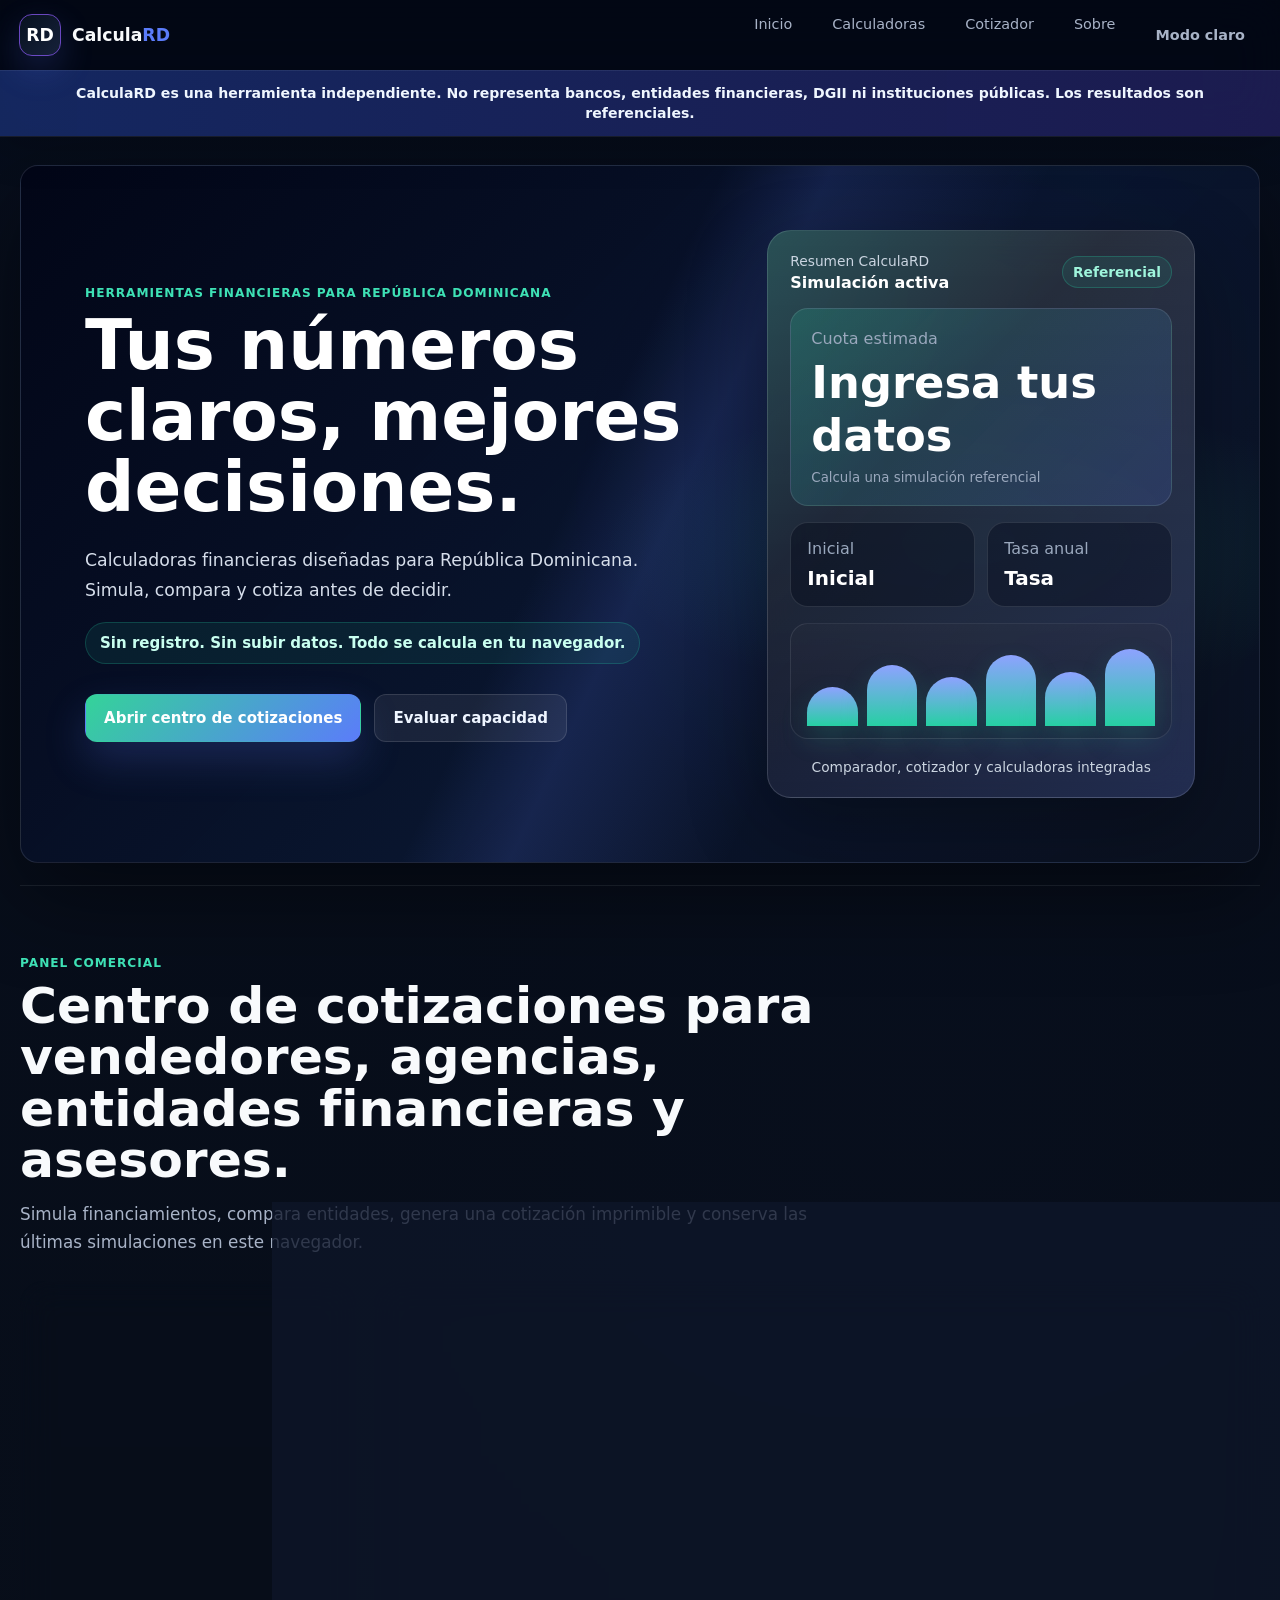
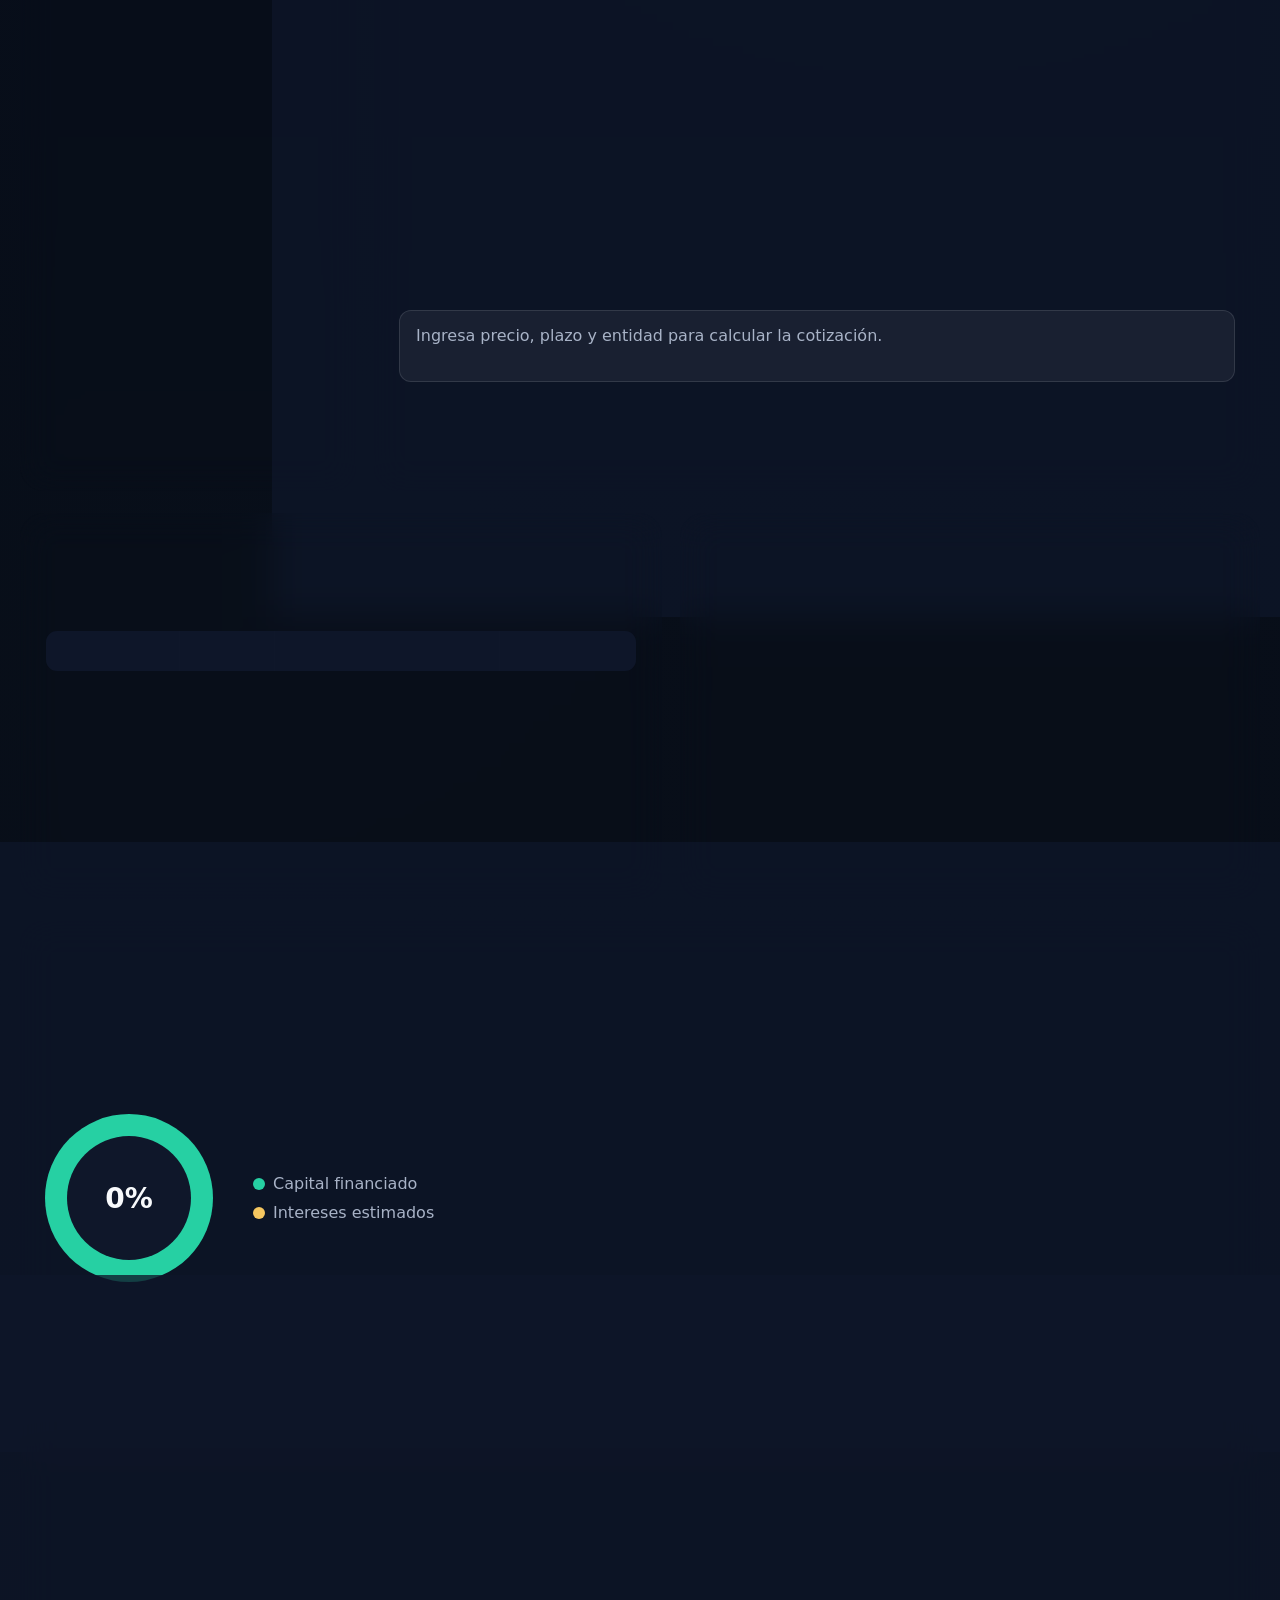
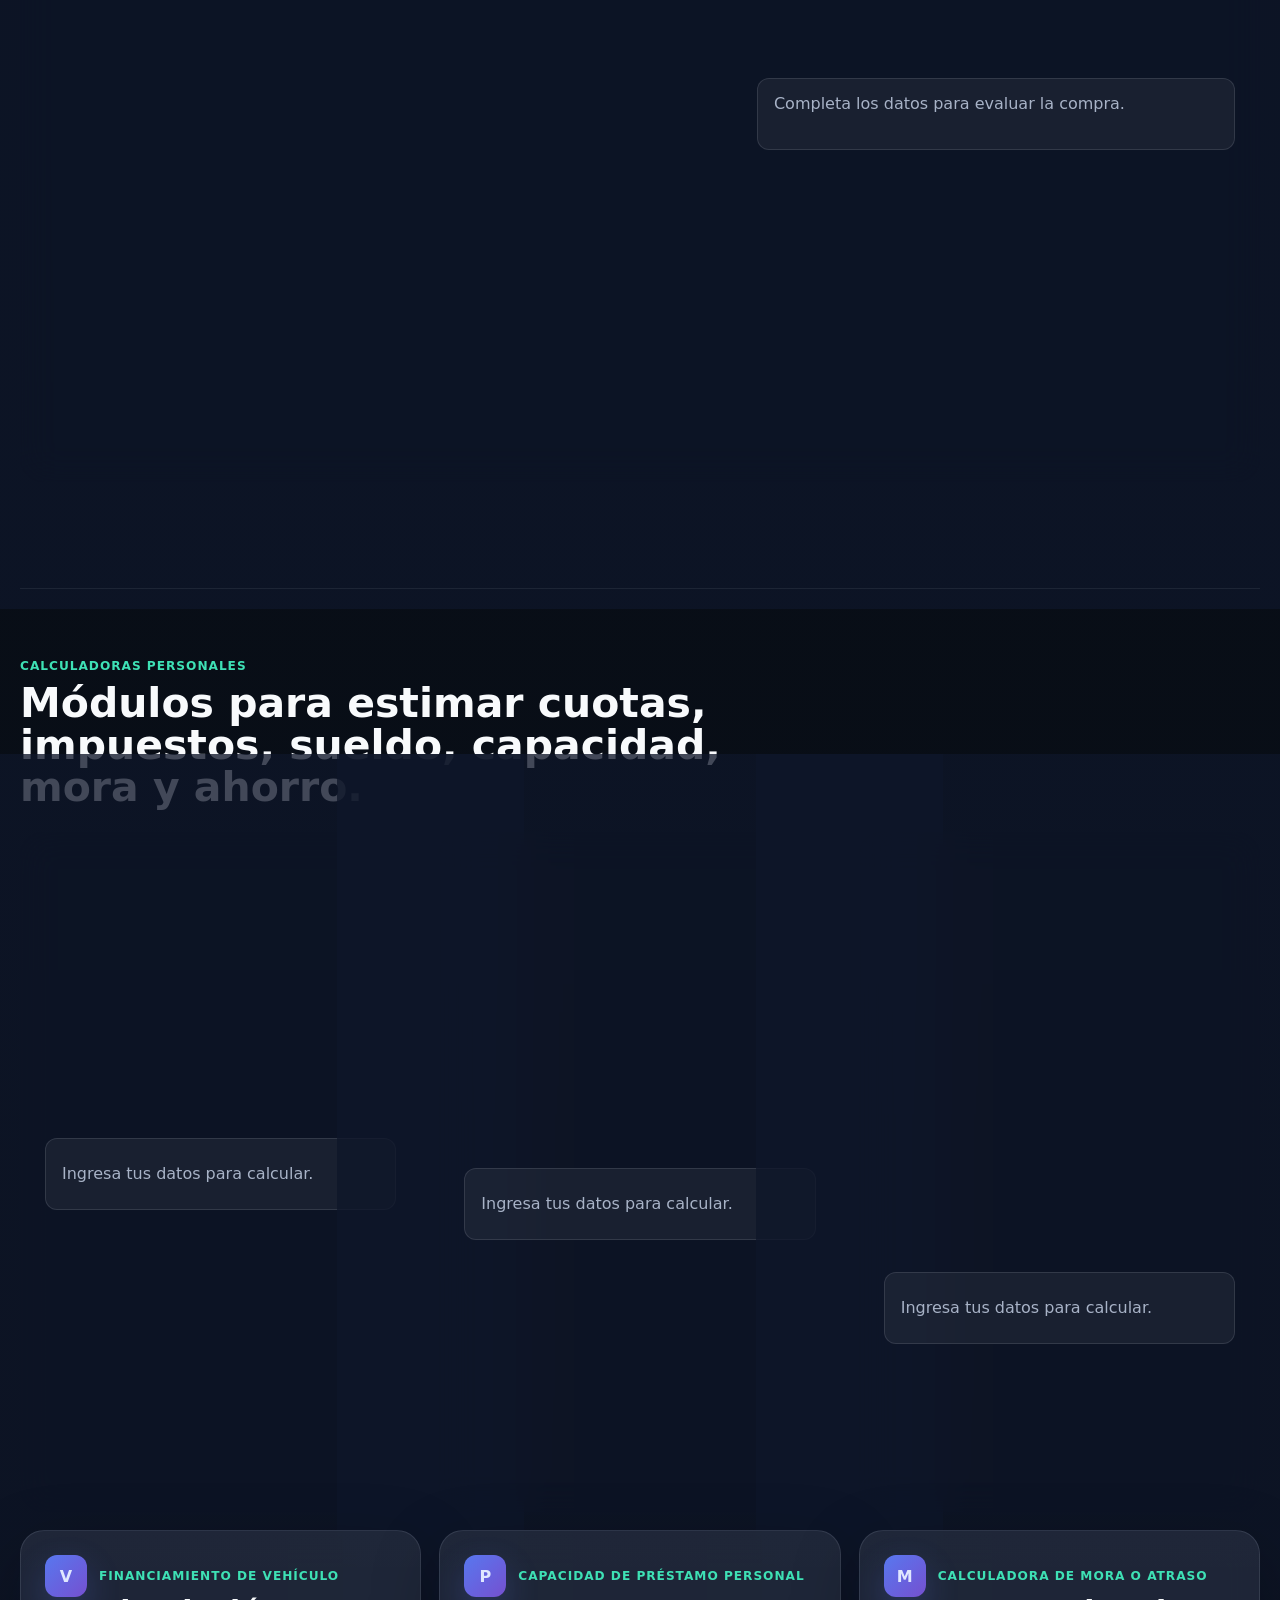
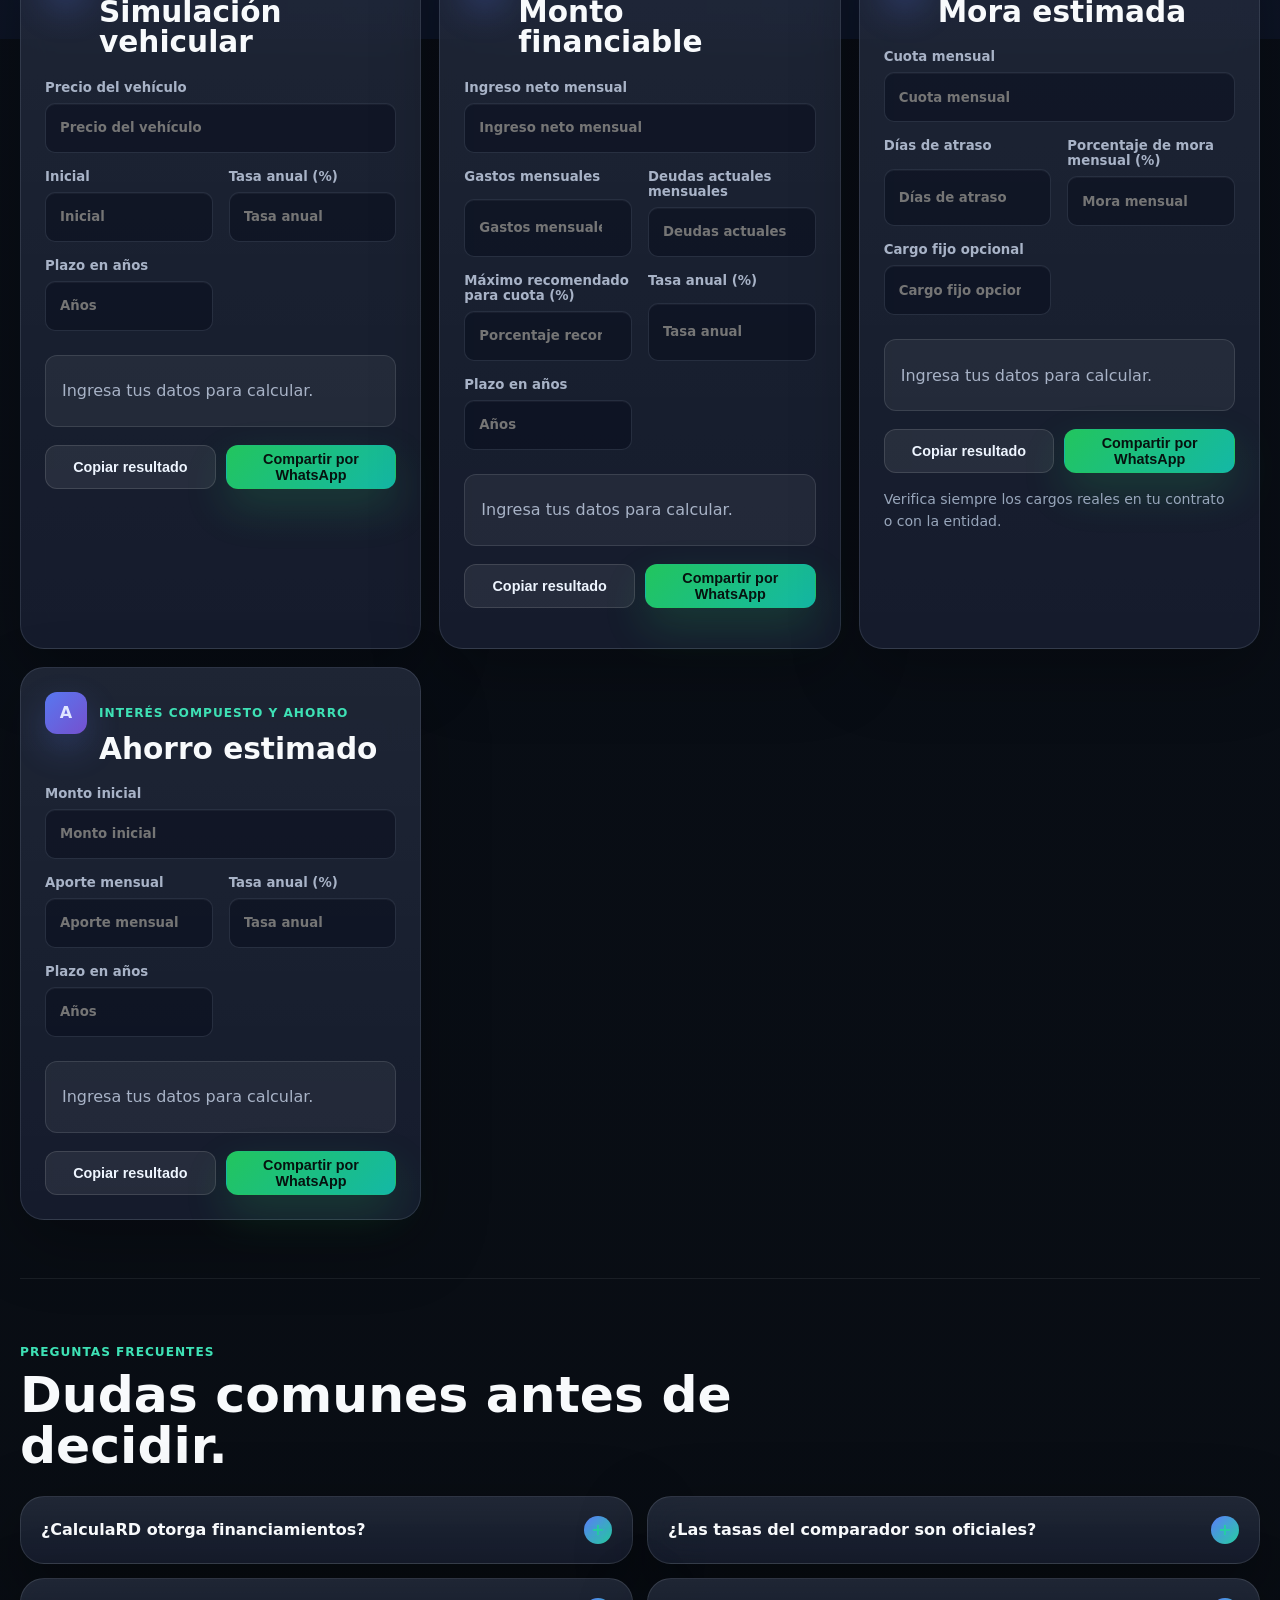
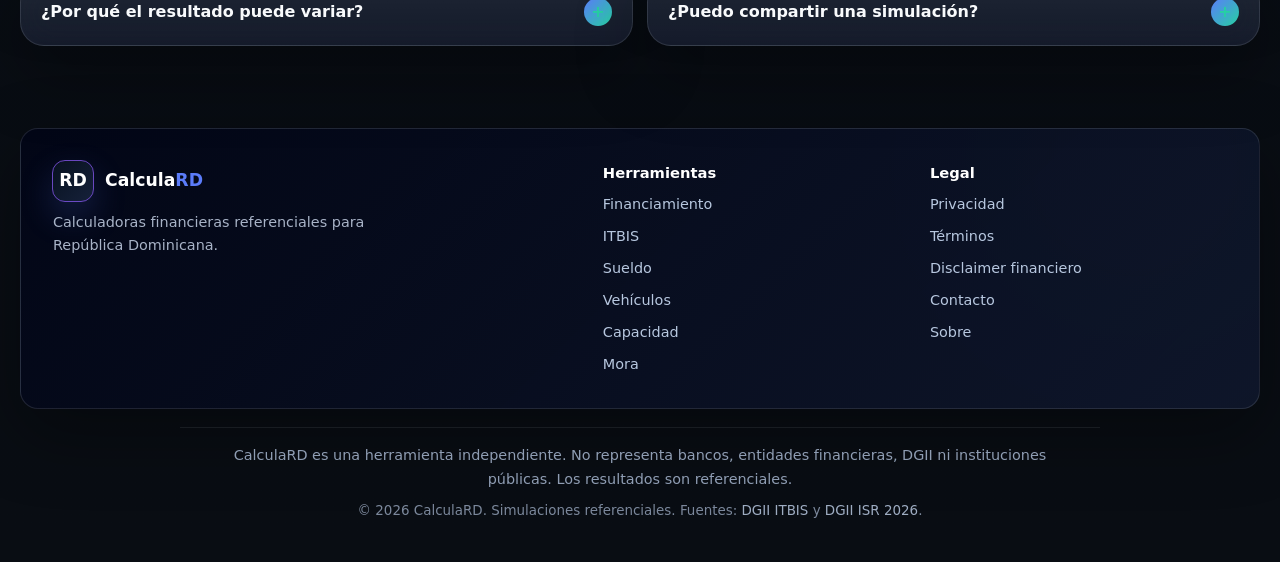
==== commit a54ea853: "Add files via upload" ====
--- a/index.html
+++ b/index.html
@@ -120,71 +120,6 @@
         </aside>
       </section>
 
-      <section class="tools-section" id="calculadoras" aria-label="Herramientas principales">
-        <div class="section-heading compact-heading">
-          <p class="eyebrow">Herramientas principales</p>
-          <h2>Calculadoras para simular, comparar y decidir con contexto.</h2>
-        </div>
-        <div class="quick-panel dashboard-cards" aria-label="Herramientas principales">
-          <a href="#prestamos">
-            <i aria-hidden="true">
-              <svg viewBox="0 0 24 24"><path d="M7 3h8l4 4v14H7z"/><path d="M14 3v5h5"/><path d="M9.5 13h5"/><path d="M9.5 17h5"/></svg>
-            </i>
-            <span>Cuotas e intereses</span>
-            <strong>Financiamiento</strong>
-          </a>
-          <a href="#itbis">
-            <i aria-hidden="true">
-              <svg viewBox="0 0 24 24"><path d="M19 5 5 19"/><path d="M7 7h.01"/><path d="M17 17h.01"/></svg>
-            </i>
-            <span>18% en RD</span>
-            <strong>ITBIS</strong>
-          </a>
-          <a href="#sueldo">
-            <i aria-hidden="true">
-              <svg viewBox="0 0 24 24"><path d="M12 2v20"/><path d="M17 5H9.5a3.5 3.5 0 0 0 0 7H14a3.5 3.5 0 0 1 0 7H6"/></svg>
-            </i>
-            <span>AFP, SFS e ISR</span>
-            <strong>Sueldo neto</strong>
-          </a>
-          <a href="#vehiculos">
-            <i aria-hidden="true">
-              <svg viewBox="0 0 24 24"><path d="M5 17h14"/><path d="M7 17a2 2 0 1 0 0 4 2 2 0 0 0 0-4Z"/><path d="M17 17a2 2 0 1 0 0 4 2 2 0 0 0 0-4Z"/><path d="M5 17l1.8-6h10.4L19 17"/><path d="M8 11l2-4h4l2 4"/></svg>
-            </i>
-            <span>Inicial y cuota</span>
-            <strong>Vehículos</strong>
-          </a>
-          <a href="#dashboard">
-            <i aria-hidden="true">
-              <svg viewBox="0 0 24 24"><path d="M4 10h16"/><path d="M6 10v8"/><path d="M10 10v8"/><path d="M14 10v8"/><path d="M18 10v8"/><path d="M3 18h18"/><path d="M12 4 4 8h16z"/></svg>
-            </i>
-            <span>Tasas editables</span>
-            <strong>Comparador</strong>
-          </a>
-          <a href="#dashboard">
-            <i aria-hidden="true">
-              <svg viewBox="0 0 24 24"><path d="M8 3h8l3 3v15H5V3z"/><path d="M16 3v4h4"/><path d="M8 12h8"/><path d="M8 16h6"/></svg>
-            </i>
-            <span>PDF, WhatsApp e imagen</span>
-            <strong>Cotizador</strong>
-          </a>
-          <a href="#capacidad">
-            <i aria-hidden="true">
-              <svg viewBox="0 0 24 24"><path d="M4 19V5"/><path d="M4 19h16"/><path d="M8 15l3-3 3 2 5-7"/></svg>
-            </i>
-            <span>Compra responsable</span>
-            <strong>Capacidad</strong>
-          </a>
-          <a href="#mora">
-            <i aria-hidden="true">
-              <svg viewBox="0 0 24 24"><path d="M12 6v6l4 2"/><path d="M21 12a9 9 0 1 1-3-6.7"/></svg>
-            </i>
-            <span>Atrasos y cargos</span>
-            <strong>Mora</strong>
-          </a>
-        </div>
-      </section>
-
       <section class="dashboard" id="dashboard" aria-label="Dashboard comercial">
         <div class="section-heading">
           <p class="eyebrow">Panel Comercial</p>
@@ -472,7 +407,7 @@
         </article>
       </section>
 
-      <section class="personal-calculators" aria-label="Calculadoras personales">
+      <section class="personal-calculators" id="calculadoras" aria-label="Calculadoras personales">
         <div class="section-heading compact-heading">
           <p class="eyebrow">Calculadoras personales</p>
           <h2>Módulos para estimar cuotas, impuestos, sueldo, capacidad, mora y ahorro.</h2>
@@ -756,8 +691,8 @@
         CalculaRD es una herramienta independiente. No representa bancos, entidades financieras, DGII ni instituciones públicas. Los resultados son referenciales.
       </p>
       <p class="footer-bottom footer-meta">
-        © <span data-current-year>2026</span> CalculaRD. Simulaciones referenciales. Fuentes: <a href="https://dgii.gov.do/cicloContribuyente/obligacionesTributarias/principalesImpuestos/Paginas/Itbis.aspx">DGII ITBIS</a>
-        y <a href="https://dgii.gov.do/cicloContribuyente/obligacionesTributarias/principalesImpuestos/Paginas/impuestoSobreRenta.aspx">DGII ISR 2026</a>.
+        © <span data-current-year>2026</span> CalculaRD. Simulaciones referenciales. Fuentes: <a href="https://dgii.gov.do/cicloContribuyente/obligacionesTributarias/principalesImpuestos/Paginas/Itbis.aspx" target="_blank">DGII ITBIS</a>
+        y <a href="https://dgii.gov.do/cicloContribuyente/obligacionesTributarias/principalesImpuestos/Paginas/impuestoSobreRenta.aspx" target="_blank">DGII ISR 2026</a>.
       </p>
     </footer>
 
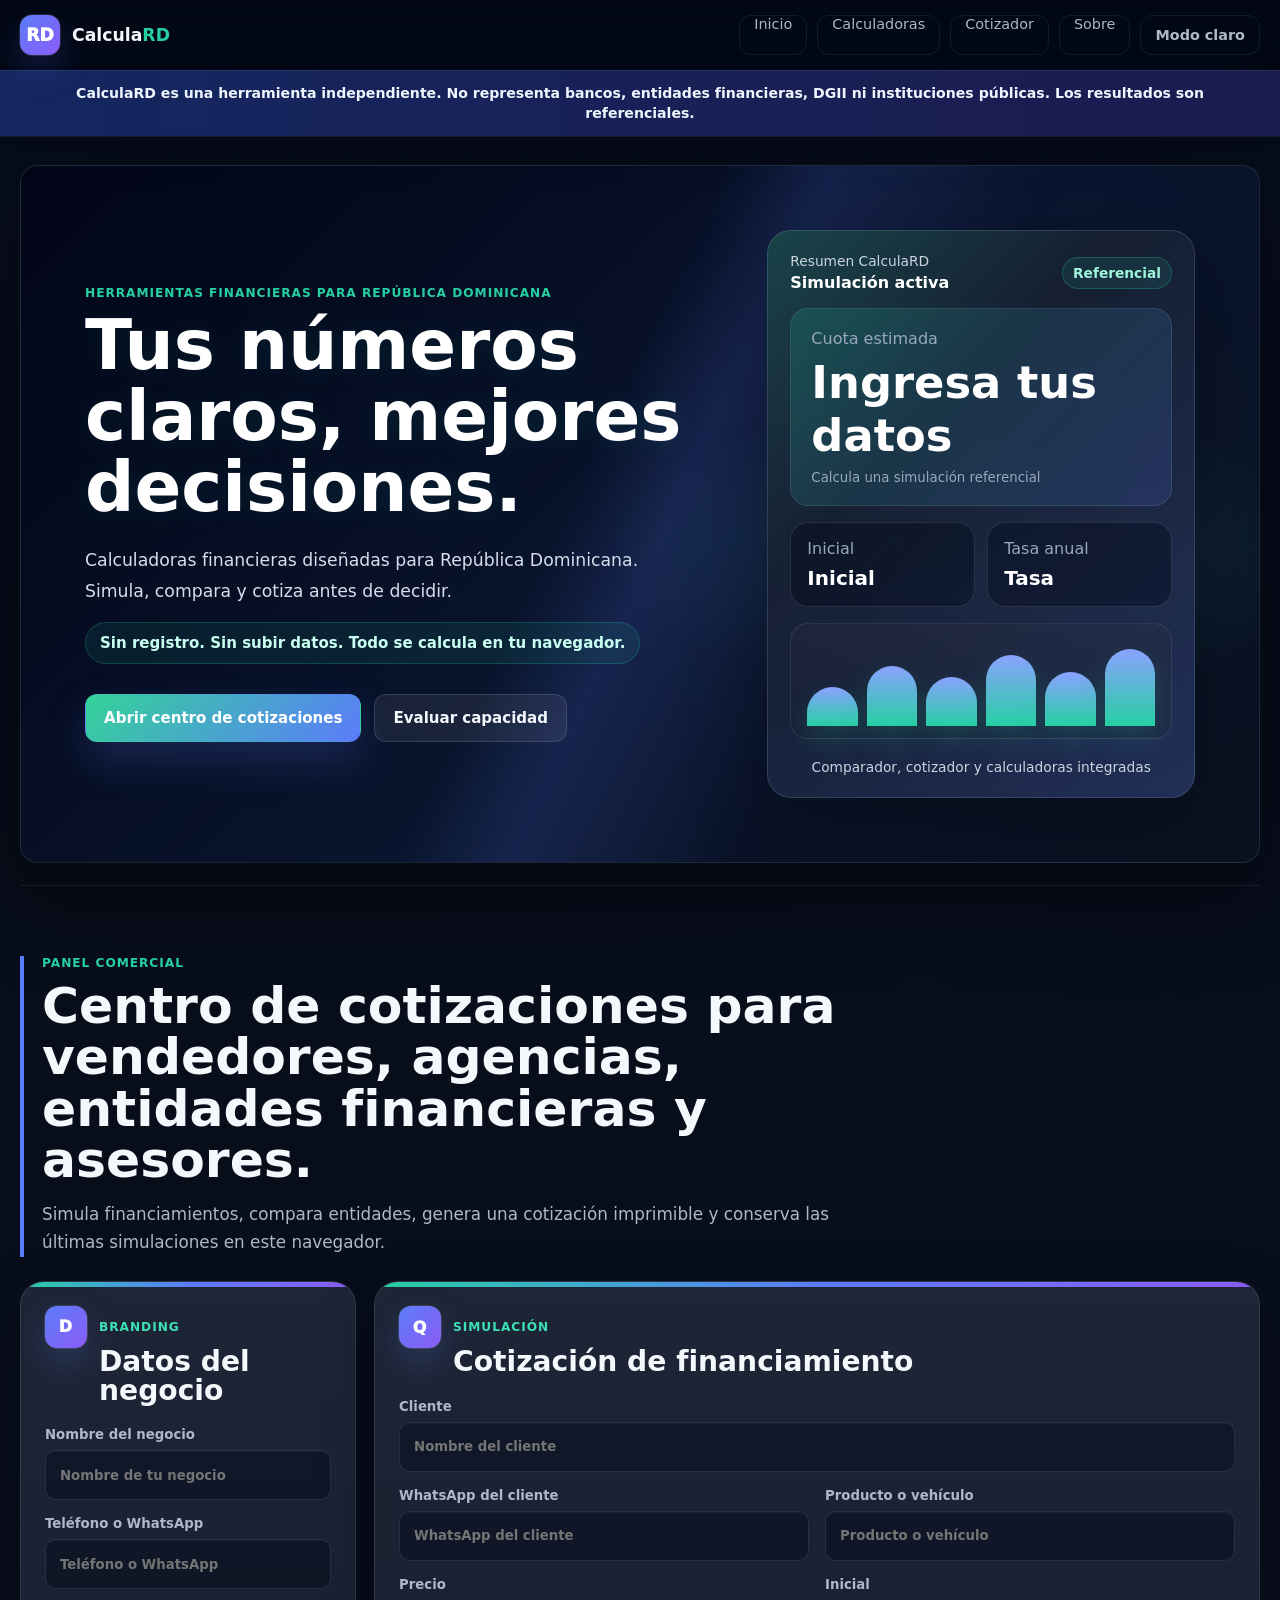
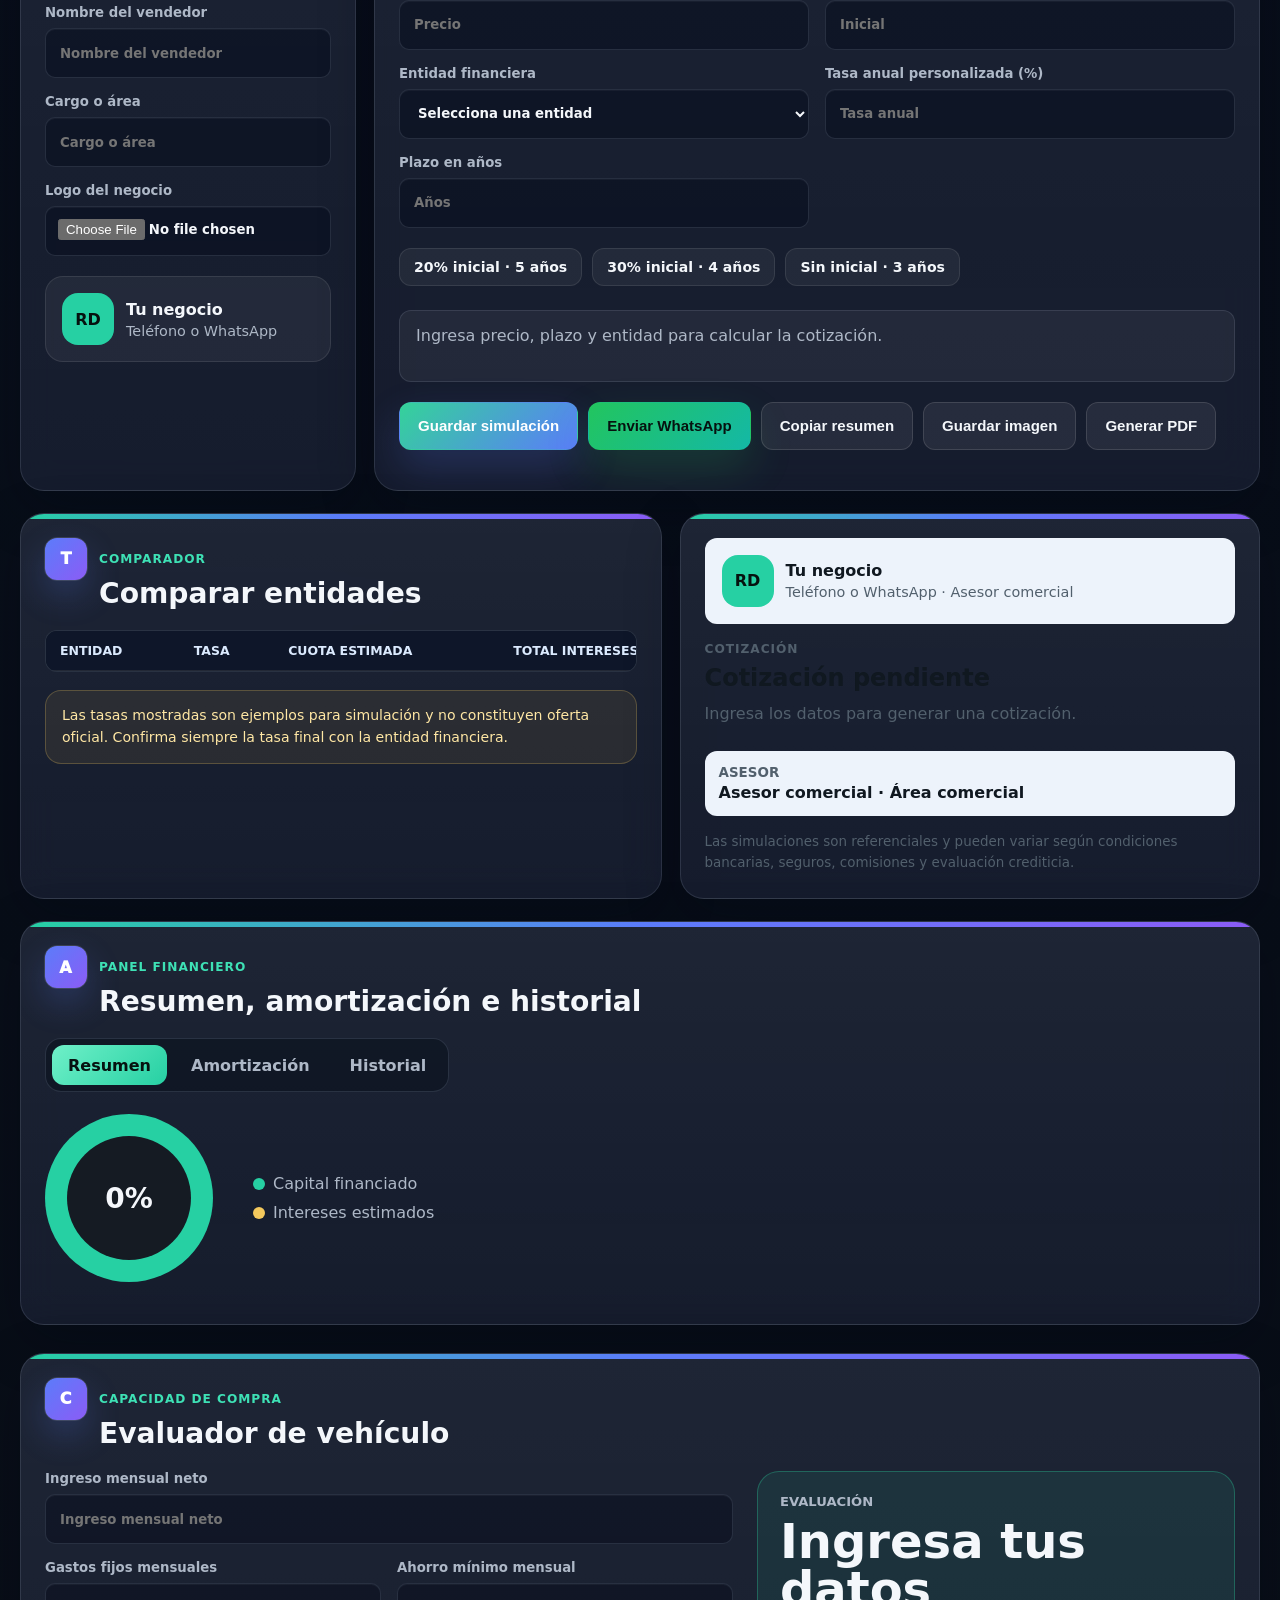
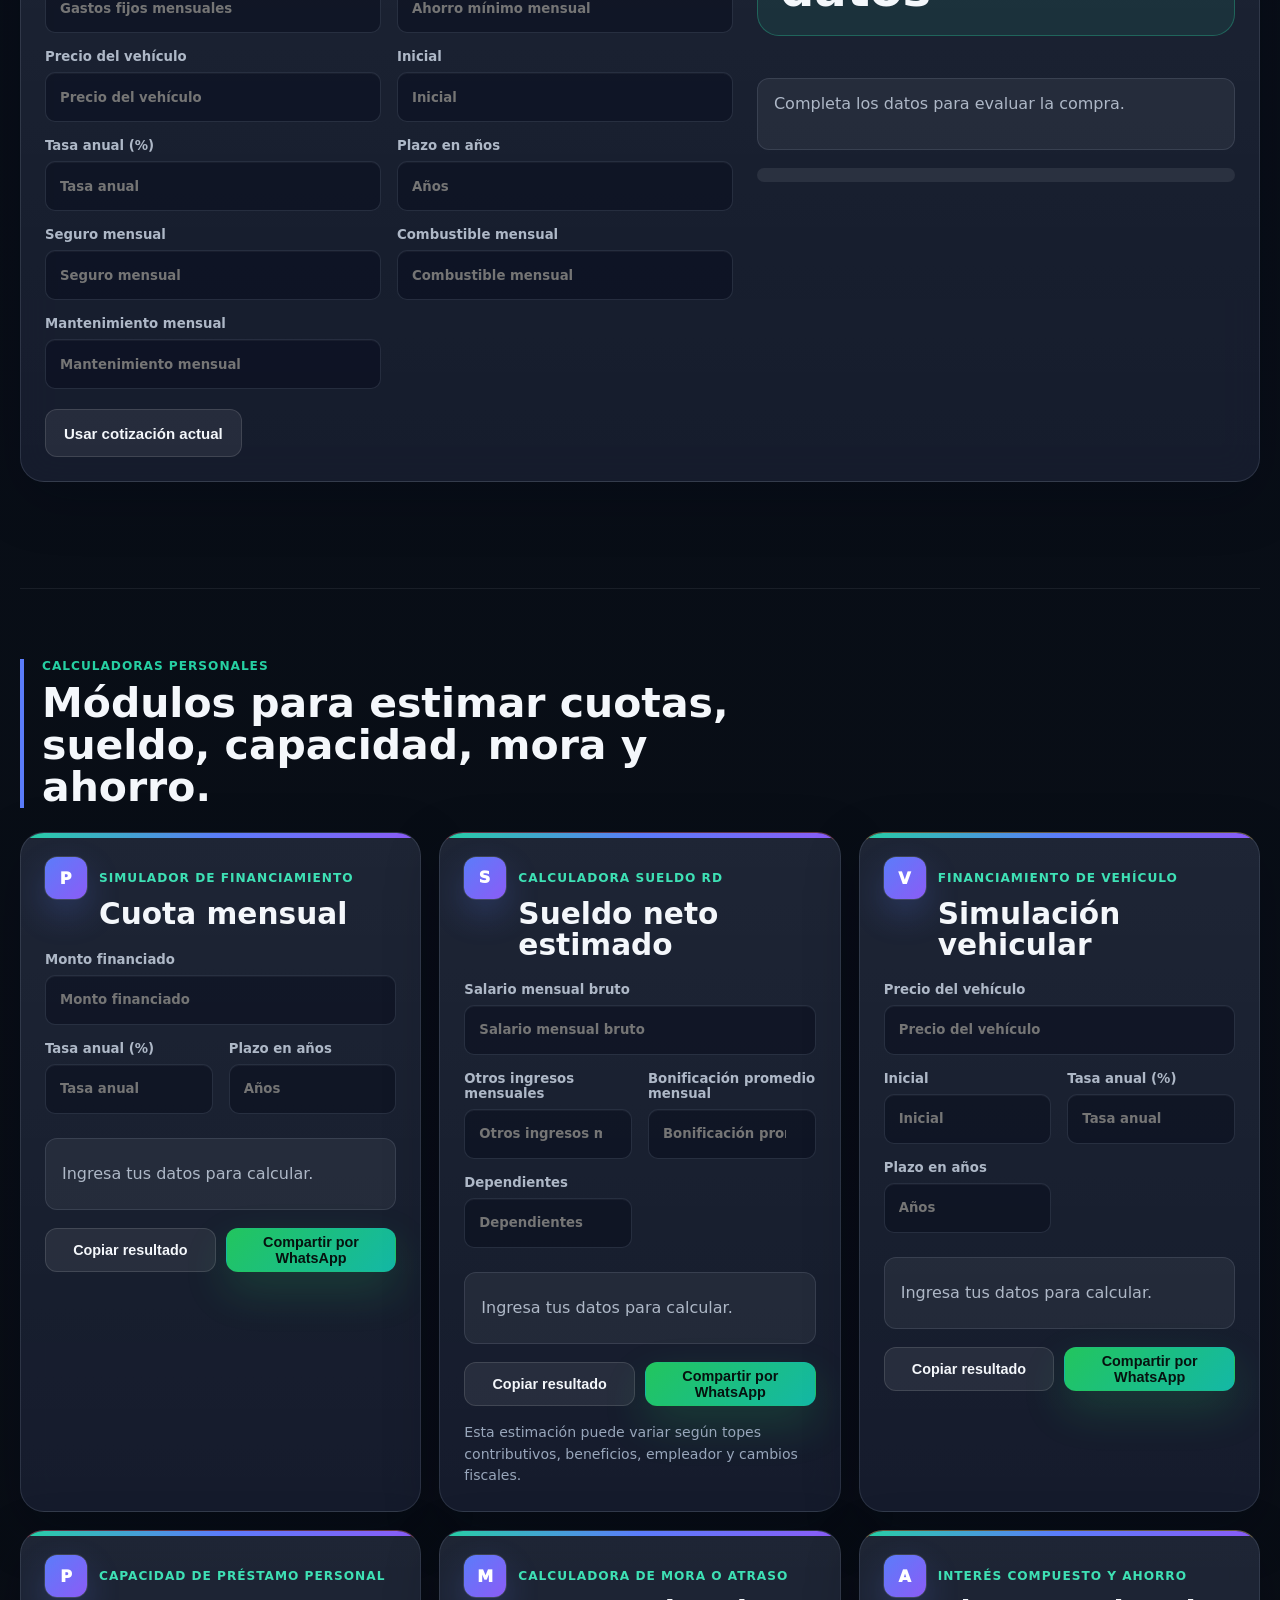
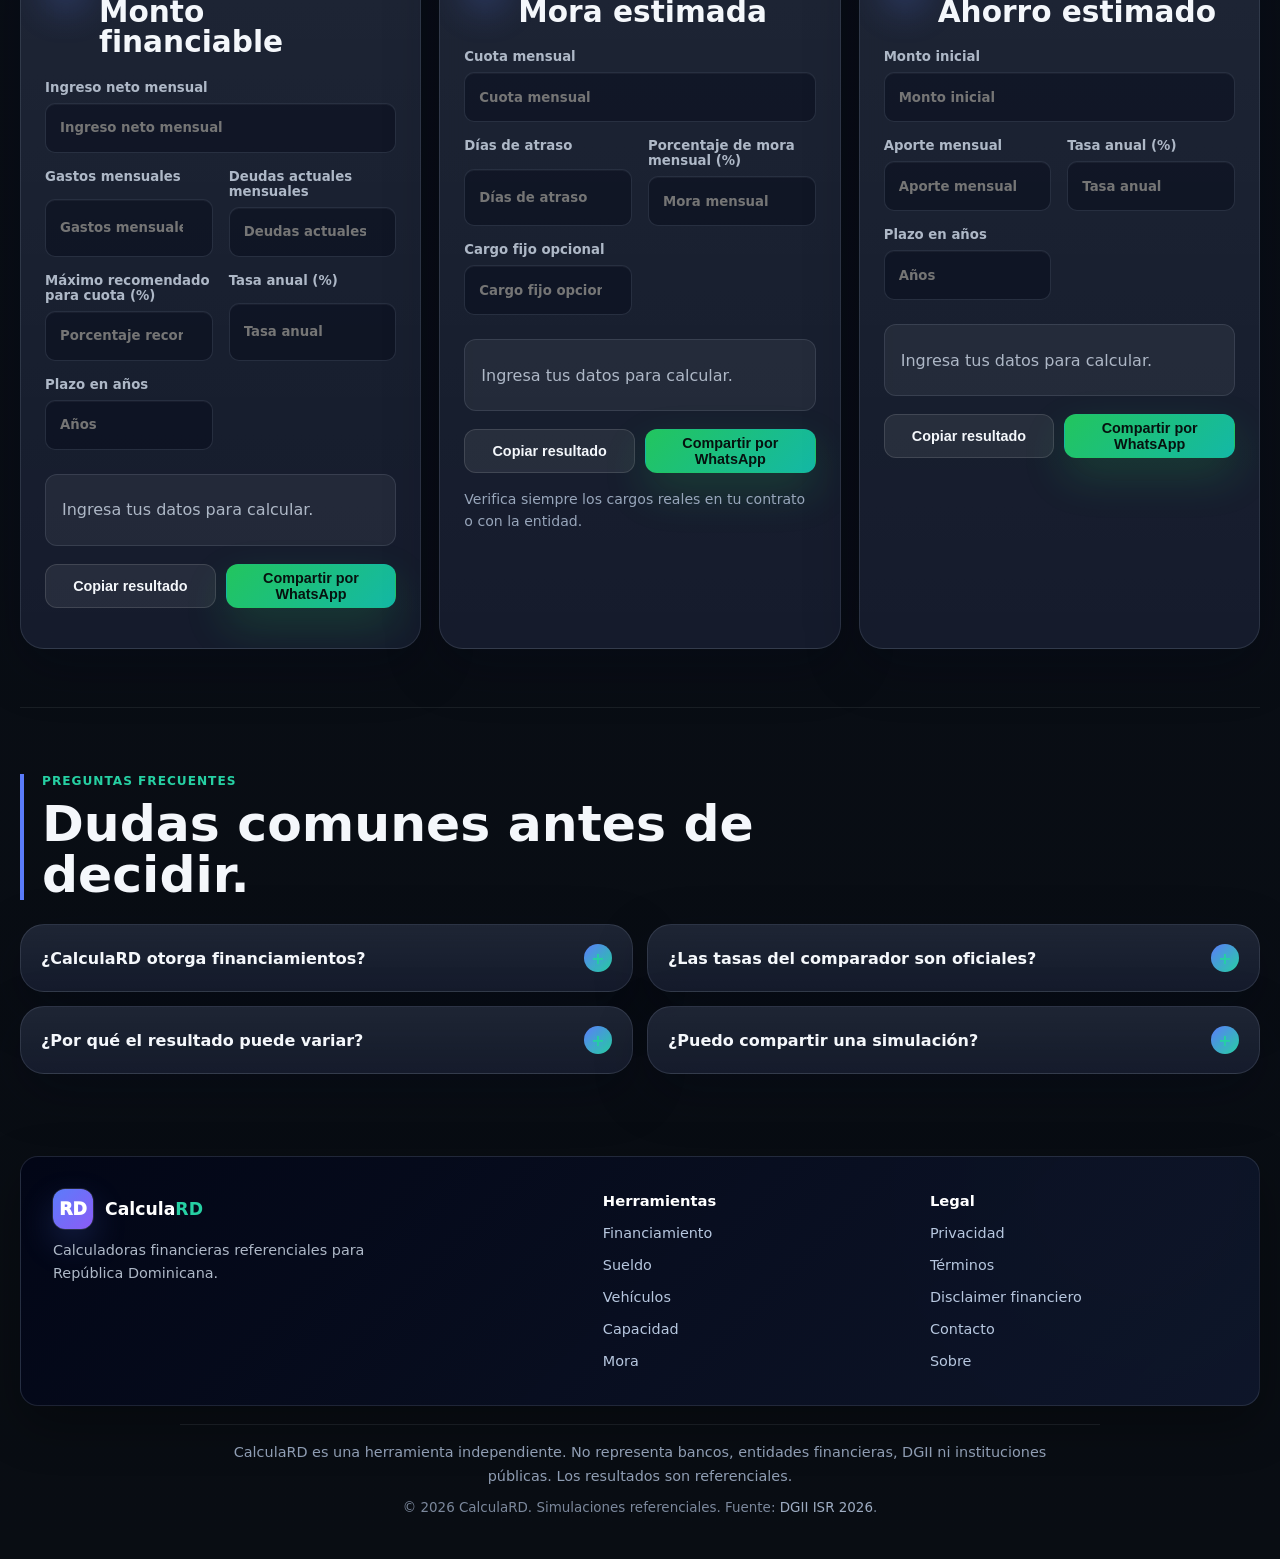
==== commit 75358d30: "Add files via upload" ====
--- a/index.html
+++ b/index.html
@@ -6,13 +6,13 @@
     <title>CalculaRD | Simulaciones financieras para República Dominicana</title>
     <meta
       name="description"
-      content="Simula financiamientos, cuotas mensuales, ITBIS, salario neto y capacidad de compra para República Dominicana."
+      content="Simula financiamientos, cuotas mensuales, salario neto y capacidad de compra para República Dominicana."
     >
     <meta name="theme-color" content="#0d1117">
     <meta property="og:title" content="CalculaRD | Simulaciones financieras para RD">
     <meta
       property="og:description"
-      content="Simula financiamientos, compara entidades, genera cotizaciones y estima ITBIS, salario neto y capacidad de compra en RD."
+      content="Simula financiamientos, compara entidades, genera cotizaciones y estima salario neto y capacidad de compra en RD."
     >
     <meta property="og:type" content="website">
     <meta property="og:image" content="/og-image.svg">
@@ -23,7 +23,7 @@
     <script>
       document.documentElement.dataset.theme = localStorage.getItem("calculard_theme") || "dark";
     </script>
-    <link rel="stylesheet" href="styles.css?v=polish-3">
+    <link rel="stylesheet" href="styles.css?v=motion-7">
     <script type="application/ld+json">
       {
         "@context": "https://schema.org",
@@ -410,7 +410,7 @@
       <section class="personal-calculators" id="calculadoras" aria-label="Calculadoras personales">
         <div class="section-heading compact-heading">
           <p class="eyebrow">Calculadoras personales</p>
-          <h2>Módulos para estimar cuotas, impuestos, sueldo, capacidad, mora y ahorro.</h2>
+          <h2>Módulos para estimar cuotas, sueldo, capacidad, mora y ahorro.</h2>
         </div>
         <div class="calculator-grid">
         <article class="calculator-card" id="prestamos">
@@ -437,32 +437,6 @@
           <div class="share-buttons">
             <button class="button secondary" type="button" data-copy-result="loan">Copiar resultado</button>
             <button class="button whatsapp" type="button" data-whatsapp-result="loan">Compartir por WhatsApp</button>
-          </div>
-        </article>
-
-        <article class="calculator-card" id="itbis">
-          <div class="card-heading">
-            <span class="section-icon" aria-hidden="true">I</span>
-            <p>Calculadora ITBIS</p>
-            <h2>Agregar o extraer 18%</h2>
-          </div>
-          <form class="calc-form" data-calculator="itbis">
-            <label>
-              <span>Precio</span>
-              <input name="price" type="number" min="0" step="100" placeholder="Precio">
-            </label>
-            <label>
-              <span>Modo</span>
-              <select name="mode">
-                <option value="add">Precio sin ITBIS</option>
-                <option value="extract">Precio con ITBIS incluido</option>
-              </select>
-            </label>
-          </form>
-          <div class="results" data-results="itbis"></div>
-          <div class="share-buttons">
-            <button class="button secondary" type="button" data-copy-result="itbis">Copiar resultado</button>
-            <button class="button whatsapp" type="button" data-whatsapp-result="itbis">Compartir por WhatsApp</button>
           </div>
         </article>
 
@@ -672,7 +646,6 @@
         <nav aria-label="Herramientas">
           <strong>Herramientas</strong>
           <a href="#prestamos">Financiamiento</a>
-          <a href="#itbis">ITBIS</a>
           <a href="#sueldo">Sueldo</a>
           <a href="#vehiculos">Vehículos</a>
           <a href="#capacidad">Capacidad</a>
@@ -691,8 +664,7 @@
         CalculaRD es una herramienta independiente. No representa bancos, entidades financieras, DGII ni instituciones públicas. Los resultados son referenciales.
       </p>
       <p class="footer-bottom footer-meta">
-        © <span data-current-year>2026</span> CalculaRD. Simulaciones referenciales. Fuentes: <a href="https://dgii.gov.do/cicloContribuyente/obligacionesTributarias/principalesImpuestos/Paginas/Itbis.aspx" target="_blank">DGII ITBIS</a>
-        y <a href="https://dgii.gov.do/cicloContribuyente/obligacionesTributarias/principalesImpuestos/Paginas/impuestoSobreRenta.aspx" target="_blank">DGII ISR 2026</a>.
+        © <span data-current-year>2026</span> CalculaRD. Simulaciones referenciales. Fuente: <a href="https://dgii.gov.do/cicloContribuyente/obligacionesTributarias/principalesImpuestos/Paginas/impuestoSobreRenta.aspx" target="_blank">DGII ISR 2026</a>.
       </p>
     </footer>
 
--- a/styles.css
+++ b/styles.css
@@ -3396,3 +3396,862 @@
     width: 100%;
   }
 }
+
+/* Visual refresh: brighter contrast, cleaner cards and warmer accents */
+:root {
+  --bg: #08111f;
+  --panel: #111a2b;
+  --panel-soft: #182439;
+  --line: rgba(155, 172, 201, 0.22);
+  --line-soft: rgba(155, 172, 201, 0.14);
+  --text: #f7fbff;
+  --muted: #aebbd0;
+  --accent: #28e0bd;
+  --accent-strong: #16b7cf;
+  --gold: #ffcf66;
+  --danger: #ff6f7d;
+  --shadow: 0 20px 56px rgba(2, 8, 23, 0.34);
+  --shadow-deep: 0 30px 90px rgba(2, 8, 23, 0.48);
+  --glow: 0 0 0 1px rgba(40, 224, 189, 0.18), 0 24px 70px rgba(22, 183, 207, 0.16);
+}
+
+:root[data-theme="light"] {
+  --bg: #f6f9ff;
+  --panel: #ffffff;
+  --panel-soft: #edf4fb;
+  --line: rgba(24, 43, 73, 0.14);
+  --line-soft: rgba(24, 43, 73, 0.1);
+  --text: #122033;
+  --muted: #5b6b82;
+  --accent: #089f8f;
+  --accent-strong: #1677ff;
+  --gold: #ba7a17;
+  --danger: #d94a5a;
+}
+
+body {
+  background:
+    radial-gradient(circle at 8% 6%, rgba(40, 224, 189, 0.18), transparent 28rem),
+    radial-gradient(circle at 82% 18%, rgba(255, 111, 125, 0.14), transparent 26rem),
+    radial-gradient(circle at 60% 88%, rgba(22, 183, 207, 0.13), transparent 30rem),
+    linear-gradient(155deg, #07101d 0%, #101a2c 48%, #070b14 100%);
+}
+
+:root[data-theme="light"] body {
+  background:
+    radial-gradient(circle at 8% 4%, rgba(40, 224, 189, 0.14), transparent 28rem),
+    radial-gradient(circle at 84% 16%, rgba(255, 111, 125, 0.1), transparent 24rem),
+    linear-gradient(155deg, #f8fbff 0%, #eef6fb 52%, #ffffff 100%);
+}
+
+body::before {
+  opacity: 0.65;
+  background-image:
+    linear-gradient(rgba(125, 211, 252, 0.035) 1px, transparent 1px),
+    linear-gradient(90deg, rgba(125, 211, 252, 0.035) 1px, transparent 1px);
+}
+
+.site-header {
+  background: rgba(6, 14, 27, 0.86);
+  border-bottom-color: rgba(40, 224, 189, 0.12);
+}
+
+.independence-notice {
+  background: linear-gradient(90deg, rgba(8, 159, 143, 0.42), rgba(22, 119, 255, 0.28), rgba(255, 111, 125, 0.18));
+}
+
+.brand-mark,
+.quick-panel i,
+.section-icon {
+  background: linear-gradient(135deg, #16b7cf, #6d5dfc 54%, #ff6f7d);
+  color: #ffffff;
+  outline: 1px solid rgba(255, 255, 255, 0.12);
+}
+
+.brand span:last-child::after {
+  color: #28e0bd;
+}
+
+.eyebrow {
+  color: #39f0cd;
+}
+
+.hero {
+  border-color: rgba(40, 224, 189, 0.24);
+  background:
+    linear-gradient(135deg, rgba(6, 14, 27, 0.97), rgba(16, 31, 55, 0.92) 52%, rgba(18, 20, 38, 0.96)),
+    radial-gradient(circle at 78% 45%, rgba(255, 111, 125, 0.18), transparent 24rem),
+    radial-gradient(circle at 58% 8%, rgba(40, 224, 189, 0.2), transparent 25rem);
+  box-shadow: 0 28px 84px rgba(2, 8, 23, 0.44);
+}
+
+.hero::before {
+  background:
+    linear-gradient(115deg, transparent 0 46%, rgba(40, 224, 189, 0.13) 54%, transparent 68%),
+    radial-gradient(ellipse at 78% 55%, rgba(22, 183, 207, 0.17), transparent 24rem);
+}
+
+.hero-trust {
+  border-color: rgba(40, 224, 189, 0.34);
+  color: #d8fff7 !important;
+  background: rgba(40, 224, 189, 0.12);
+}
+
+.button.primary {
+  background: linear-gradient(135deg, #28e0bd, #1677ff);
+  box-shadow: 0 18px 42px rgba(22, 119, 255, 0.24);
+}
+
+.button.secondary {
+  background: rgba(255, 255, 255, 0.065);
+  border-color: rgba(155, 172, 201, 0.24);
+}
+
+.button.whatsapp {
+  background: linear-gradient(135deg, #28e0bd, #20c56d);
+  color: #041612;
+}
+
+.settings-panel,
+.quote-builder,
+.data-panel,
+.calculator-card,
+.faq-grid details {
+  border-color: rgba(155, 172, 201, 0.18);
+  background:
+    linear-gradient(180deg, rgba(255, 255, 255, 0.085), rgba(255, 255, 255, 0.035)),
+    linear-gradient(135deg, rgba(17, 26, 43, 0.92), rgba(13, 21, 35, 0.9));
+  box-shadow: 0 18px 54px rgba(2, 8, 23, 0.28);
+}
+
+.calculator-card {
+  border-top-color: rgba(40, 224, 189, 0.34);
+}
+
+.calculator-card:nth-child(2n) {
+  border-top-color: rgba(255, 111, 125, 0.32);
+}
+
+.calculator-card:nth-child(3n) {
+  border-top-color: rgba(255, 207, 102, 0.34);
+}
+
+input,
+select,
+.result-row,
+.tab-list,
+.table-wrap {
+  border-color: rgba(155, 172, 201, 0.18);
+  background: rgba(5, 12, 24, 0.44);
+}
+
+.result-row.highlight {
+  background: linear-gradient(135deg, rgba(40, 224, 189, 0.16), rgba(22, 119, 255, 0.12));
+}
+
+.result-row.warning {
+  background: linear-gradient(135deg, rgba(255, 207, 102, 0.13), rgba(255, 111, 125, 0.09));
+}
+
+.footer-grid {
+  background:
+    linear-gradient(135deg, rgba(6, 14, 27, 0.98), rgba(12, 23, 39, 0.96)),
+    radial-gradient(circle at 86% 14%, rgba(255, 111, 125, 0.16), transparent 18rem);
+}
+
+:root[data-theme="light"] .hero,
+:root[data-theme="light"] .settings-panel,
+:root[data-theme="light"] .quote-builder,
+:root[data-theme="light"] .data-panel,
+:root[data-theme="light"] .calculator-card,
+:root[data-theme="light"] .faq-grid details {
+  border-color: rgba(24, 43, 73, 0.12);
+  background: rgba(255, 255, 255, 0.9);
+  box-shadow: 0 18px 44px rgba(24, 43, 73, 0.09);
+}
+
+:root[data-theme="light"] .hero {
+  background:
+    linear-gradient(135deg, #ffffff, #edf8fb 54%, #fff7f8),
+    radial-gradient(circle at 78% 45%, rgba(255, 111, 125, 0.1), transparent 24rem);
+}
+
+:root[data-theme="light"] input,
+:root[data-theme="light"] select,
+:root[data-theme="light"] .result-row,
+:root[data-theme="light"] .tab-list,
+:root[data-theme="light"] .table-wrap {
+  background: #f7fbff;
+}
+
+@media (max-width: 760px) {
+  .hero {
+    margin-top: 16px;
+    padding: 26px 18px;
+  }
+
+  .dashboard,
+  .personal-calculators {
+    padding-top: 46px;
+  }
+
+  .settings-panel,
+  .quote-builder,
+  .data-panel,
+  .calculator-card {
+    border-radius: 18px;
+  }
+}
+
+/* Visual refresh v5: stronger, obvious direction change */
+:root {
+  --bg: #07151d;
+  --panel: #10212b;
+  --panel-soft: #17303a;
+  --line: rgba(139, 225, 208, 0.24);
+  --line-soft: rgba(139, 225, 208, 0.14);
+  --text: #fbfffd;
+  --muted: #b8c8c6;
+  --accent: #00d6a3;
+  --accent-strong: #ff7a59;
+  --gold: #ffd166;
+  --danger: #ff5d73;
+}
+
+body {
+  background:
+    linear-gradient(180deg, rgba(7, 21, 29, 0.94), rgba(8, 26, 31, 0.98) 44%, #080f15 100%),
+    radial-gradient(circle at 12% 12%, rgba(0, 214, 163, 0.34), transparent 24rem),
+    radial-gradient(circle at 84% 8%, rgba(255, 122, 89, 0.24), transparent 28rem),
+    radial-gradient(circle at 72% 86%, rgba(255, 209, 102, 0.12), transparent 24rem);
+}
+
+.site-header {
+  background: rgba(7, 18, 24, 0.9);
+  border-bottom: 1px solid rgba(0, 214, 163, 0.22);
+}
+
+.independence-notice {
+  background: linear-gradient(90deg, #00a77f, #126b7f 48%, #d9593d);
+  color: #ffffff;
+}
+
+.brand-mark,
+.section-icon {
+  background: linear-gradient(135deg, #ff7a59 0%, #ffd166 48%, #00d6a3 100%);
+  color: #09201d;
+  font-weight: 950;
+}
+
+.eyebrow,
+.brand span:last-child::after {
+  color: #00f0b7;
+}
+
+.nav-links a,
+.theme-toggle {
+  border-color: rgba(139, 225, 208, 0.1);
+}
+
+.nav-links a:hover,
+.nav-links a:focus,
+.theme-toggle:hover {
+  background: rgba(0, 214, 163, 0.12);
+  border-color: rgba(0, 214, 163, 0.3);
+}
+
+.hero {
+  border: 1px solid rgba(0, 214, 163, 0.34);
+  border-left: 7px solid #ff7a59;
+  background:
+    linear-gradient(128deg, rgba(9, 31, 39, 0.98) 0%, rgba(10, 43, 49, 0.94) 48%, rgba(44, 30, 36, 0.96) 100%),
+    radial-gradient(circle at 76% 22%, rgba(255, 122, 89, 0.38), transparent 20rem),
+    radial-gradient(circle at 64% 82%, rgba(0, 214, 163, 0.28), transparent 24rem);
+  box-shadow: 0 32px 84px rgba(0, 0, 0, 0.44), 0 0 0 1px rgba(255, 122, 89, 0.1);
+}
+
+.hero::before {
+  background:
+    linear-gradient(115deg, transparent 0 44%, rgba(255, 209, 102, 0.14) 48%, transparent 62%),
+    radial-gradient(ellipse at 82% 52%, rgba(0, 214, 163, 0.2), transparent 22rem);
+}
+
+.hero h1 {
+  text-shadow: 0 2px 24px rgba(0, 214, 163, 0.1);
+}
+
+.hero-trust {
+  border-color: rgba(255, 209, 102, 0.38);
+  background: rgba(255, 209, 102, 0.12);
+  color: #fff3c4 !important;
+}
+
+.hero-visual {
+  border-color: rgba(255, 122, 89, 0.3);
+  background:
+    linear-gradient(160deg, rgba(17, 46, 53, 0.96), rgba(31, 37, 53, 0.94)),
+    radial-gradient(circle at 24% 14%, rgba(0, 214, 163, 0.24), transparent 16rem);
+}
+
+.metric-card.primary-metric {
+  background: linear-gradient(135deg, rgba(0, 214, 163, 0.2), rgba(255, 122, 89, 0.16));
+  border-color: rgba(0, 214, 163, 0.28);
+}
+
+.mini-chart span {
+  background: linear-gradient(180deg, #ffd166, #00d6a3);
+}
+
+.button.primary {
+  background: linear-gradient(135deg, #ff7a59, #ffd166);
+  color: #162018;
+  box-shadow: 0 18px 40px rgba(255, 122, 89, 0.28);
+}
+
+.button.secondary {
+  background: rgba(0, 214, 163, 0.08);
+  border-color: rgba(0, 214, 163, 0.24);
+  color: #dffdf6;
+}
+
+.button.whatsapp {
+  background: linear-gradient(135deg, #00d6a3, #19c37d);
+  color: #06231c;
+}
+
+.section-heading {
+  border-left: 4px solid #ff7a59;
+  padding-left: 18px;
+}
+
+.settings-panel,
+.quote-builder,
+.data-panel,
+.calculator-card,
+.faq-grid details {
+  border: 1px solid rgba(139, 225, 208, 0.2);
+  background:
+    linear-gradient(180deg, rgba(255, 255, 255, 0.07), rgba(255, 255, 255, 0.025)),
+    linear-gradient(135deg, rgba(16, 33, 43, 0.96), rgba(9, 24, 31, 0.95));
+}
+
+.calculator-card {
+  position: relative;
+  overflow: hidden;
+}
+
+.calculator-card::before,
+.settings-panel::before,
+.quote-builder::before,
+.data-panel::before {
+  content: "";
+  position: absolute;
+  top: 0;
+  left: 0;
+  right: 0;
+  height: 5px;
+  background: linear-gradient(90deg, #00d6a3, #ffd166, #ff7a59);
+}
+
+.settings-panel,
+.quote-builder,
+.data-panel {
+  position: relative;
+  overflow: hidden;
+}
+
+input,
+select {
+  border-color: rgba(139, 225, 208, 0.22);
+  background: rgba(4, 14, 19, 0.58);
+}
+
+input:focus,
+select:focus {
+  border-color: rgba(0, 214, 163, 0.68);
+  box-shadow: 0 0 0 3px rgba(0, 214, 163, 0.14);
+}
+
+.result-row {
+  background: rgba(4, 14, 19, 0.45);
+  border-color: rgba(139, 225, 208, 0.18);
+}
+
+.result-row.highlight {
+  background: linear-gradient(135deg, rgba(0, 214, 163, 0.2), rgba(255, 209, 102, 0.1));
+}
+
+.footer-grid {
+  border: 1px solid rgba(0, 214, 163, 0.2);
+  background:
+    linear-gradient(135deg, rgba(7, 21, 29, 0.98), rgba(23, 48, 58, 0.96)),
+    radial-gradient(circle at 88% 12%, rgba(255, 122, 89, 0.26), transparent 22rem);
+}
+
+:root[data-theme="light"] body {
+  background:
+    radial-gradient(circle at 10% 8%, rgba(0, 214, 163, 0.18), transparent 26rem),
+    radial-gradient(circle at 84% 10%, rgba(255, 122, 89, 0.16), transparent 24rem),
+    linear-gradient(180deg, #f8fffb 0%, #edf8f4 46%, #fff8f4 100%);
+}
+
+:root[data-theme="light"] .hero {
+  border-color: rgba(0, 153, 119, 0.24);
+  border-left-color: #ff7a59;
+  background:
+    linear-gradient(128deg, #ffffff 0%, #eafff8 48%, #fff0ea 100%),
+    radial-gradient(circle at 76% 22%, rgba(255, 122, 89, 0.14), transparent 20rem);
+}
+
+:root[data-theme="light"] .settings-panel,
+:root[data-theme="light"] .quote-builder,
+:root[data-theme="light"] .data-panel,
+:root[data-theme="light"] .calculator-card,
+:root[data-theme="light"] .faq-grid details {
+  background: #ffffff;
+  border-color: rgba(11, 77, 70, 0.12);
+}
+
+:root[data-theme="light"] .button.secondary {
+  color: #0e4f45;
+  background: rgba(0, 214, 163, 0.09);
+}
+
+@media (max-width: 760px) {
+  .hero {
+    border-left-width: 0;
+    border-top: 6px solid #ff7a59;
+  }
+
+  .section-heading {
+    border-left-width: 3px;
+    padding-left: 14px;
+  }
+}
+
+/* Motion layer: scroll reveals, lively cards and animated hero */
+@keyframes hero-panel-in {
+  from {
+    opacity: 0;
+    transform: translateY(18px) scale(0.985);
+  }
+  to {
+    opacity: 1;
+    transform: translateY(0) scale(1);
+  }
+}
+
+@keyframes hero-copy-in {
+  from {
+    opacity: 0;
+    transform: translateX(-18px);
+  }
+  to {
+    opacity: 1;
+    transform: translateX(0);
+  }
+}
+
+@keyframes chart-pulse {
+  0%,
+  100% {
+    filter: saturate(1);
+    transform: scaleY(0.92);
+  }
+  50% {
+    filter: saturate(1.35) brightness(1.08);
+    transform: scaleY(1);
+  }
+}
+
+@keyframes sheen {
+  from {
+    transform: translateX(-130%) skewX(-18deg);
+  }
+  to {
+    transform: translateX(130%) skewX(-18deg);
+  }
+}
+
+.app-ready .hero {
+  animation: hero-panel-in 700ms cubic-bezier(0.2, 0.8, 0.2, 1) both;
+}
+
+.app-ready .hero-copy > *,
+.app-ready .hero-visual {
+  animation: hero-copy-in 680ms cubic-bezier(0.2, 0.8, 0.2, 1) both;
+}
+
+.app-ready .hero-copy > :nth-child(2) {
+  animation-delay: 90ms;
+}
+
+.app-ready .hero-copy > :nth-child(3) {
+  animation-delay: 160ms;
+}
+
+.app-ready .hero-copy > :nth-child(4) {
+  animation-delay: 230ms;
+}
+
+.app-ready .hero-copy > :nth-child(5) {
+  animation-delay: 300ms;
+}
+
+.app-ready .hero-visual {
+  animation-delay: 220ms;
+}
+
+.mini-chart span {
+  transform-origin: bottom;
+  animation: chart-pulse 2.8s ease-in-out infinite;
+}
+
+.mini-chart span:nth-child(2) {
+  animation-delay: 180ms;
+}
+
+.mini-chart span:nth-child(3) {
+  animation-delay: 360ms;
+}
+
+.mini-chart span:nth-child(4) {
+  animation-delay: 540ms;
+}
+
+.mini-chart span:nth-child(5) {
+  animation-delay: 720ms;
+}
+
+.mini-chart span:nth-child(6) {
+  animation-delay: 900ms;
+}
+
+.reveal-item {
+  opacity: 0;
+  transform: translateY(24px);
+  transition:
+    opacity 560ms ease,
+    transform 560ms cubic-bezier(0.2, 0.8, 0.2, 1),
+    border-color 180ms ease,
+    box-shadow 180ms ease,
+    background 180ms ease;
+  transition-delay: var(--reveal-delay, 0ms);
+}
+
+.reveal-item.is-visible {
+  opacity: 1;
+  transform: translateY(0);
+}
+
+.calculator-card,
+.settings-panel,
+.quote-builder,
+.data-panel,
+.faq-grid details,
+.hero-visual {
+  transition:
+    transform 180ms ease,
+    border-color 180ms ease,
+    box-shadow 180ms ease,
+    background 180ms ease;
+}
+
+.calculator-card:hover,
+.settings-panel:hover,
+.quote-builder:hover,
+.data-panel:hover,
+.faq-grid details:hover {
+  transform: translateY(-4px);
+  border-color: rgba(0, 214, 163, 0.44);
+  box-shadow: 0 24px 70px rgba(0, 0, 0, 0.34), 0 0 0 1px rgba(0, 214, 163, 0.08);
+}
+
+.calculator-card::after,
+.settings-panel::after,
+.quote-builder::after,
+.data-panel::after {
+  content: "";
+  position: absolute;
+  inset: 0;
+  pointer-events: none;
+  background: linear-gradient(105deg, transparent 20%, rgba(255, 255, 255, 0.1) 42%, transparent 62%);
+  opacity: 0;
+  transform: translateX(-130%) skewX(-18deg);
+}
+
+.calculator-card:hover::after,
+.settings-panel:hover::after,
+.quote-builder:hover::after,
+.data-panel:hover::after {
+  opacity: 1;
+  animation: sheen 850ms ease;
+}
+
+.button {
+  transition: transform 160ms ease, box-shadow 160ms ease, filter 160ms ease;
+}
+
+.button:hover {
+  transform: translateY(-2px);
+  filter: brightness(1.06);
+}
+
+.button:active {
+  transform: translateY(0) scale(0.98);
+}
+
+.button.primary:hover {
+  box-shadow: 0 24px 54px rgba(255, 122, 89, 0.34);
+}
+
+input,
+select {
+  transition: border-color 160ms ease, box-shadow 160ms ease, background 160ms ease;
+}
+
+.section-heading {
+  transition: opacity 520ms ease, transform 520ms ease, border-color 180ms ease;
+}
+
+.section-heading.is-visible {
+  border-left-color: #ffd166;
+}
+
+@media (prefers-reduced-motion: reduce) {
+  *,
+  *::before,
+  *::after {
+    scroll-behavior: auto !important;
+    animation-duration: 1ms !important;
+    animation-iteration-count: 1 !important;
+    transition-duration: 1ms !important;
+  }
+
+  .reveal-item {
+    opacity: 1;
+    transform: none;
+  }
+}
+
+/* Revert strong v5 palette while keeping the motion layer */
+:root {
+  --bg: #0d1117;
+  --panel: #151b23;
+  --panel-soft: #1d2530;
+  --line: #2f3a49;
+  --line-soft: rgba(255, 255, 255, 0.09);
+  --text: #f4f7fb;
+  --muted: #aeb8c7;
+  --accent: #26d0a3;
+  --accent-strong: #18b98d;
+  --gold: #f4c95d;
+  --danger: #ff6b6b;
+  --shadow: 0 18px 50px rgba(0, 0, 0, 0.32);
+  --shadow-deep: 0 24px 80px rgba(0, 0, 0, 0.42);
+  --glow: 0 0 0 1px rgba(38, 208, 163, 0.16), 0 20px 70px rgba(38, 208, 163, 0.08);
+}
+
+:root[data-theme="light"] {
+  --bg: #f5f7fb;
+  --panel: #ffffff;
+  --panel-soft: #eef3f8;
+  --line: #cbd5e1;
+  --line-soft: rgba(15, 23, 42, 0.12);
+  --text: #101820;
+  --muted: #52606d;
+  --accent: #0f9f7a;
+  --accent-strong: #08775b;
+  --gold: #b7791f;
+  --danger: #d64545;
+}
+
+body {
+  background:
+    linear-gradient(180deg, rgba(6, 13, 28, 0.95) 0%, rgba(8, 14, 24, 0.98) 42%, rgba(9, 13, 19, 1) 100%),
+    radial-gradient(circle at 72% 16%, rgba(91, 124, 250, 0.22), transparent 34rem),
+    radial-gradient(circle at 14% 32%, rgba(38, 208, 163, 0.14), transparent 24rem);
+}
+
+:root[data-theme="light"] body {
+  background:
+    linear-gradient(180deg, #f7f9fc 0%, #eef4fb 46%, #ffffff 100%),
+    radial-gradient(circle at 78% 12%, rgba(91, 124, 250, 0.1), transparent 34rem),
+    radial-gradient(circle at 10% 30%, rgba(15, 159, 122, 0.1), transparent 24rem);
+}
+
+.site-header {
+  background: rgba(3, 7, 18, 0.84);
+  border-bottom-color: rgba(148, 163, 184, 0.14);
+}
+
+.independence-notice {
+  background: linear-gradient(90deg, rgba(30, 58, 138, 0.64), rgba(49, 46, 129, 0.54));
+  color: #eff6ff;
+}
+
+.brand-mark,
+.section-icon {
+  background: linear-gradient(135deg, #5b7cfa, #8b5cf6);
+  color: #ffffff;
+}
+
+.brand span:last-child::after,
+.eyebrow {
+  color: #26d0a3;
+}
+
+.nav-links a:hover,
+.nav-links a:focus,
+.theme-toggle:hover {
+  background: rgba(255, 255, 255, 0.07);
+  border-color: var(--line-soft);
+}
+
+.hero {
+  border: 1px solid rgba(148, 163, 184, 0.18);
+  background:
+    linear-gradient(135deg, rgba(2, 6, 23, 0.95), rgba(10, 22, 48, 0.92) 56%, rgba(11, 18, 32, 0.96)),
+    radial-gradient(circle at 76% 48%, rgba(91, 124, 250, 0.3), transparent 26rem);
+  box-shadow: 0 34px 90px rgba(0, 0, 0, 0.42);
+}
+
+.hero::before {
+  background:
+    linear-gradient(115deg, transparent 0 45%, rgba(91, 124, 250, 0.16) 52%, transparent 66%),
+    radial-gradient(ellipse at 78% 55%, rgba(38, 208, 163, 0.12), transparent 24rem);
+}
+
+.hero-trust {
+  border-color: rgba(38, 208, 163, 0.22);
+  color: #c9fff0 !important;
+  background: rgba(38, 208, 163, 0.09);
+}
+
+.hero-visual {
+  border-color: rgba(148, 163, 184, 0.22);
+  background:
+    linear-gradient(160deg, rgba(23, 32, 48, 0.94), rgba(23, 32, 54, 0.9)),
+    radial-gradient(circle at 20% 0%, rgba(38, 208, 163, 0.18), transparent 16rem);
+}
+
+.metric-card.primary-metric {
+  background: linear-gradient(135deg, rgba(38, 208, 163, 0.16), rgba(91, 124, 250, 0.14));
+  border-color: rgba(148, 163, 184, 0.18);
+}
+
+.mini-chart span {
+  background: linear-gradient(180deg, #8aa2ff, #26d0a3);
+}
+
+.button.primary {
+  background: linear-gradient(135deg, #34d399, #5b7cfa);
+  color: #ffffff;
+  box-shadow: 0 18px 42px rgba(91, 124, 250, 0.22);
+}
+
+.button.primary:hover {
+  box-shadow: 0 24px 54px rgba(91, 124, 250, 0.28);
+}
+
+.button.secondary {
+  background: rgba(255, 255, 255, 0.07);
+  border-color: rgba(255, 255, 255, 0.12);
+  color: var(--text);
+}
+
+.button.whatsapp {
+  background: linear-gradient(135deg, #22c55e, #14b8a6);
+  color: #06120f;
+}
+
+.section-heading {
+  border-left-color: rgba(38, 208, 163, 0.72);
+}
+
+.section-heading.is-visible {
+  border-left-color: #5b7cfa;
+}
+
+.settings-panel,
+.quote-builder,
+.data-panel,
+.calculator-card,
+.faq-grid details {
+  border-color: rgba(148, 163, 184, 0.18);
+  background:
+    linear-gradient(180deg, rgba(255, 255, 255, 0.075), rgba(255, 255, 255, 0.035)),
+    rgba(15, 23, 42, 0.78);
+}
+
+.calculator-card::before,
+.settings-panel::before,
+.quote-builder::before,
+.data-panel::before {
+  background: linear-gradient(90deg, #26d0a3, #5b7cfa, #8b5cf6);
+}
+
+.calculator-card:hover,
+.settings-panel:hover,
+.quote-builder:hover,
+.data-panel:hover,
+.faq-grid details:hover {
+  border-color: rgba(91, 124, 250, 0.34);
+  box-shadow: 0 24px 70px rgba(0, 0, 0, 0.32), 0 0 0 1px rgba(38, 208, 163, 0.07);
+}
+
+input,
+select {
+  border-color: rgba(148, 163, 184, 0.18);
+  background: rgba(2, 6, 23, 0.38);
+}
+
+input:focus,
+select:focus {
+  border-color: rgba(38, 208, 163, 0.62);
+  box-shadow: 0 0 0 3px rgba(38, 208, 163, 0.12);
+}
+
+.result-row {
+  background: rgba(255, 255, 255, 0.055);
+  border-color: rgba(148, 163, 184, 0.18);
+}
+
+.result-row.highlight {
+  background: linear-gradient(135deg, rgba(38, 208, 163, 0.16), rgba(91, 124, 250, 0.1));
+}
+
+.footer-grid {
+  border-color: rgba(148, 163, 184, 0.18);
+  background:
+    linear-gradient(135deg, rgba(2, 6, 23, 0.96), rgba(15, 23, 42, 0.94)),
+    radial-gradient(circle at 90% 15%, rgba(91, 124, 250, 0.16), transparent 20rem);
+}
+
+:root[data-theme="light"] .hero {
+  background:
+    linear-gradient(135deg, #ffffff, #edf4ff 58%, #f8fafc),
+    radial-gradient(circle at 78% 48%, rgba(91, 124, 250, 0.14), transparent 26rem);
+  border-color: rgba(15, 23, 42, 0.1);
+}
+
+:root[data-theme="light"] .settings-panel,
+:root[data-theme="light"] .quote-builder,
+:root[data-theme="light"] .data-panel,
+:root[data-theme="light"] .calculator-card,
+:root[data-theme="light"] .faq-grid details {
+  background: #ffffff;
+  border-color: rgba(15, 23, 42, 0.1);
+}
+
+:root[data-theme="light"] .button.secondary {
+  color: var(--text);
+  background: rgba(255, 255, 255, 0.72);
+}
+
+@media (max-width: 760px) {
+  .hero {
+    border-left-width: 1px;
+    border-top: 1px solid rgba(148, 163, 184, 0.18);
+  }
+}
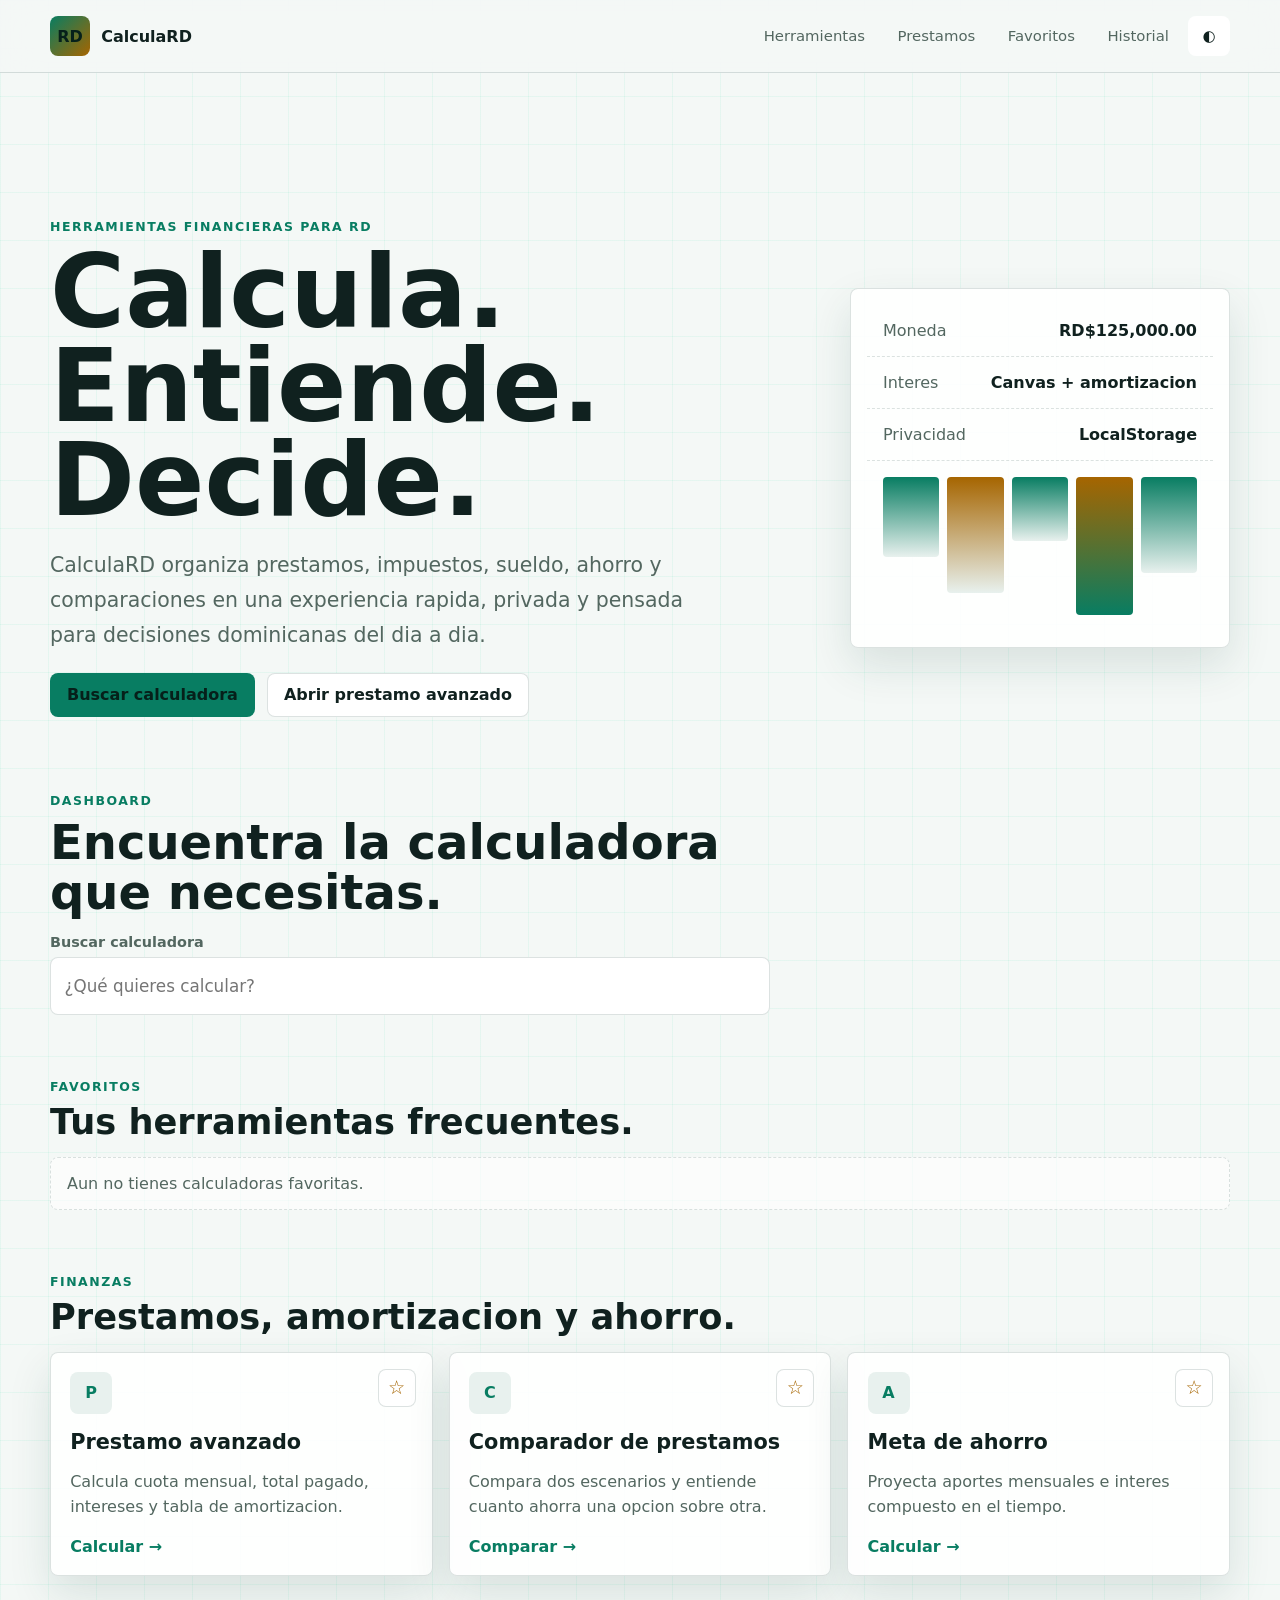
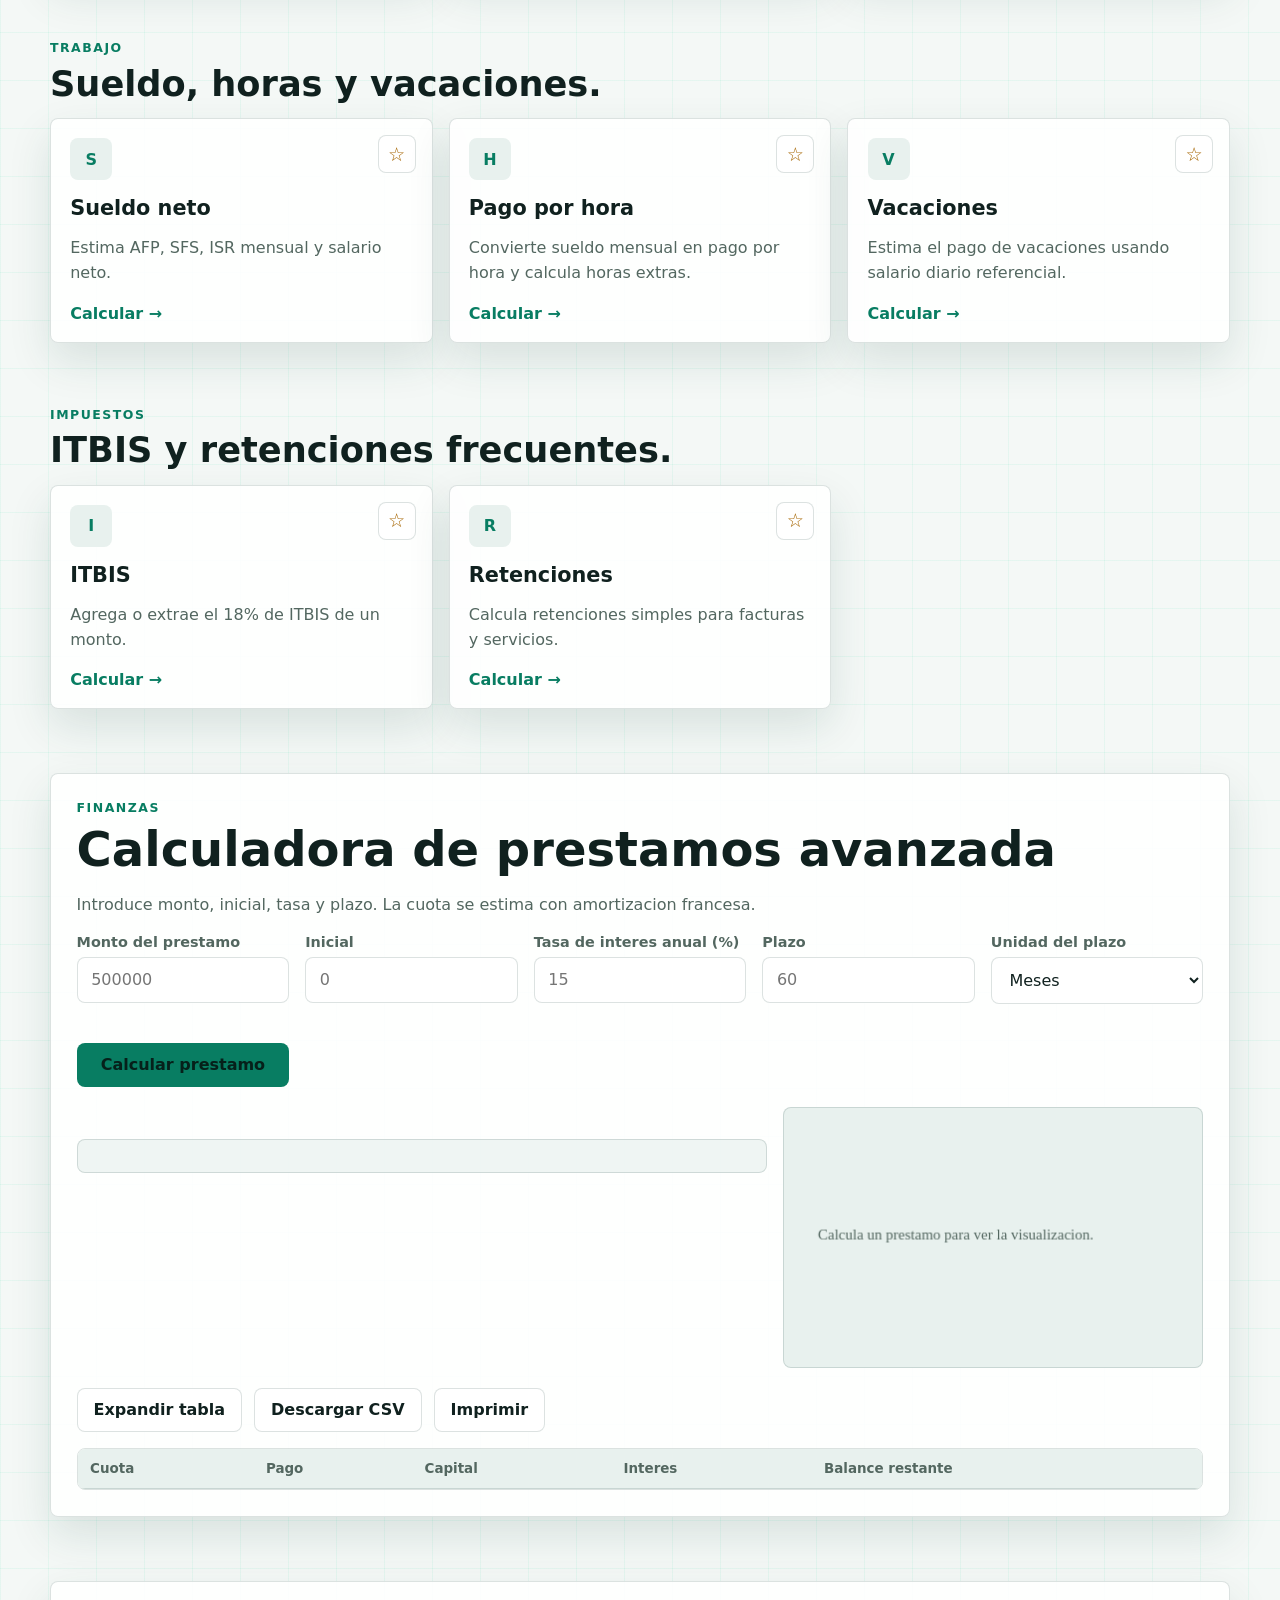
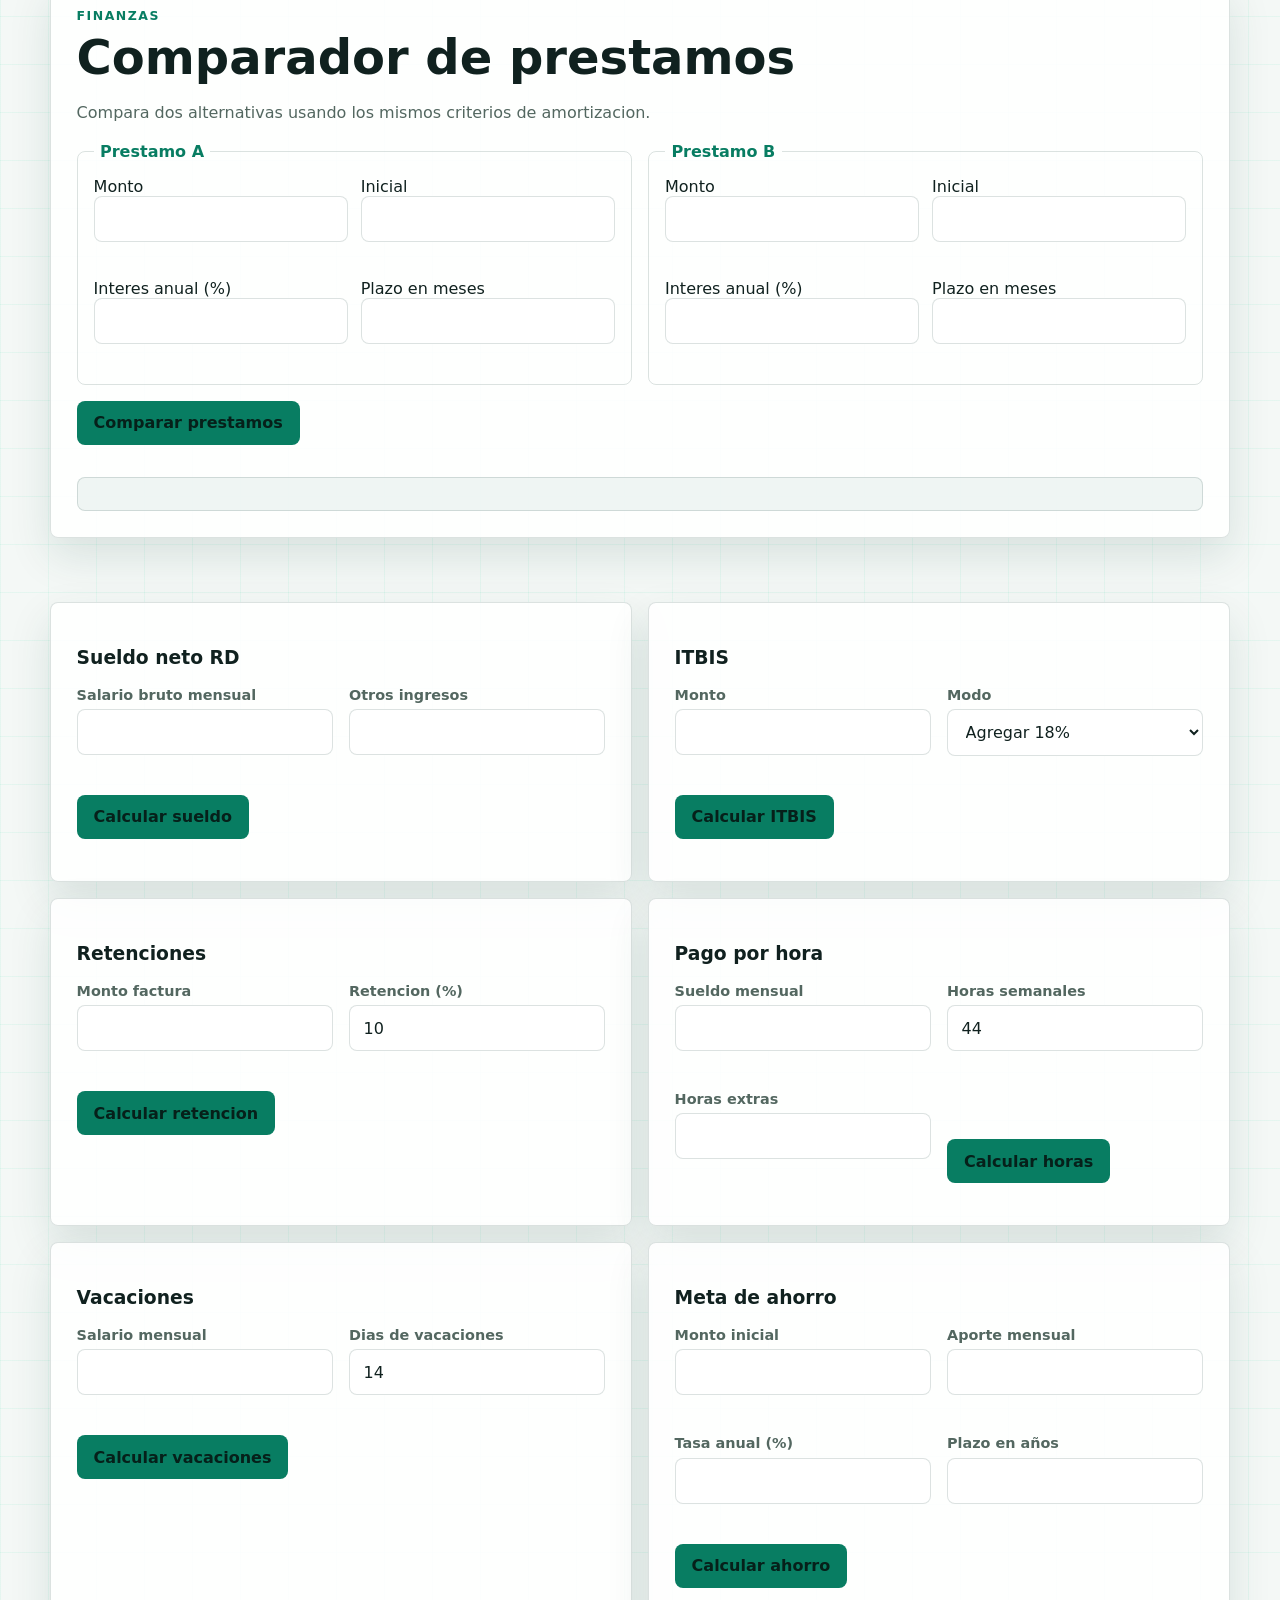
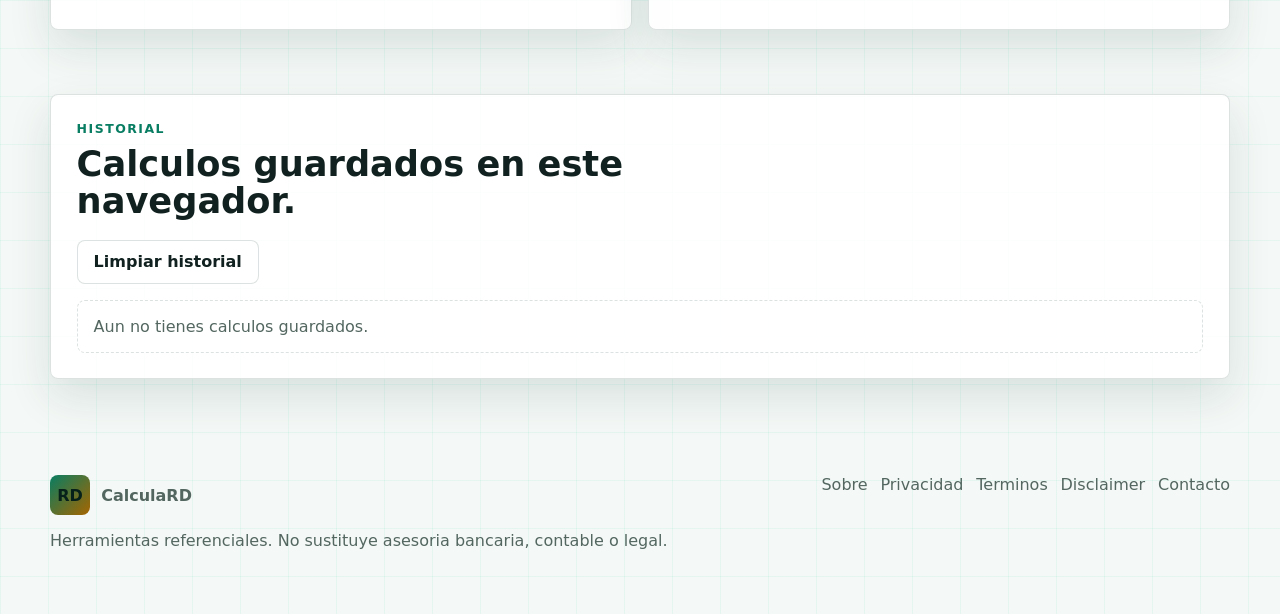
==== commit 1627646f: "Moderniza CalculaRD y agrega herramientas financieras" ====
--- a/index.html
+++ b/index.html
@@ -1,673 +1,371 @@
 <!doctype html>
-<html lang="es">
+<html lang="es" data-theme="dark">
   <head>
     <meta charset="utf-8">
     <meta name="viewport" content="width=device-width, initial-scale=1">
-    <title>CalculaRD | Simulaciones financieras para República Dominicana</title>
-    <meta
-      name="description"
-      content="Simula financiamientos, cuotas mensuales, salario neto y capacidad de compra para República Dominicana."
-    >
-    <meta name="theme-color" content="#0d1117">
-    <meta property="og:title" content="CalculaRD | Simulaciones financieras para RD">
-    <meta
-      property="og:description"
-      content="Simula financiamientos, compara entidades, genera cotizaciones y estima salario neto y capacidad de compra en RD."
-    >
+    <title>CalculaRD | Calculadoras financieras para Republica Dominicana</title>
+    <meta name="description" content="Calcula prestamos, sueldo neto, ITBIS, retenciones, ahorro y comparaciones financieras para Republica Dominicana.">
+    <meta name="theme-color" content="#073b3a">
+    <meta property="og:title" content="CalculaRD | Calcula. Entiende. Decide.">
+    <meta property="og:description" content="Plataforma web de herramientas financieras en HTML, CSS y JavaScript para Republica Dominicana.">
     <meta property="og:type" content="website">
     <meta property="og:image" content="/og-image.svg">
     <meta name="twitter:card" content="summary_large_image">
     <link rel="canonical" href="https://calculard.com/">
     <link rel="icon" href="/favicon.svg" type="image/svg+xml">
-    <link rel="manifest" href="/site.webmanifest">
+    <link rel="manifest" href="/manifest.json">
+    <link rel="stylesheet" href="/css/style.css?v=3">
     <script>
-      document.documentElement.dataset.theme = localStorage.getItem("calculard_theme") || "dark";
-    </script>
-    <link rel="stylesheet" href="styles.css?v=motion-7">
-    <script type="application/ld+json">
-      {
-        "@context": "https://schema.org",
-        "@type": "WebApplication",
-        "name": "CalculaRD",
-        "applicationCategory": "FinanceApplication",
-        "operatingSystem": "Any",
-        "description": "Centro de simulaciones financieras para República Dominicana.",
-        "url": "https://calculard.com/",
-        "offers": {
-          "@type": "Offer",
-          "price": "0",
-          "priceCurrency": "DOP"
-        }
-      }
+      const savedTheme = localStorage.getItem("calculard_theme");
+      const systemTheme = matchMedia("(prefers-color-scheme: light)").matches ? "light" : "dark";
+      document.documentElement.dataset.theme = savedTheme || systemTheme;
     </script>
   </head>
   <body>
-    <div class="app-loader" aria-hidden="true">
-      <div class="loader-card">
-        <span class="brand-mark">RD</span>
-        <strong>Preparando cotizador</strong>
-      </div>
-    </div>
-
     <header class="site-header">
-      <nav class="nav" aria-label="Principal">
-        <a class="brand" href="#inicio" aria-label="CalculaRD inicio">
-          <span class="brand-mark">RD</span>
+      <nav class="nav" aria-label="Navegacion principal">
+        <a class="brand" href="#inicio" aria-label="Ir al inicio de CalculaRD">
+          <span class="brand-mark" aria-hidden="true">RD</span>
           <span>CalculaRD</span>
         </a>
         <div class="nav-links">
-          <a href="#inicio">Inicio</a>
-          <a href="#calculadoras">Calculadoras</a>
-          <a href="#dashboard">Cotizador</a>
-          <a href="/sobre.html">Sobre</a>
-          <button class="theme-toggle" type="button" data-theme-toggle aria-label="Cambiar modo claro u oscuro">Modo claro</button>
+          <a href="#herramientas">Herramientas</a>
+          <a href="#prestamos">Prestamos</a>
+          <a href="#favoritos">Favoritos</a>
+          <a href="#historial">Historial</a>
+          <button class="icon-button theme-toggle" type="button" data-theme-toggle aria-label="Cambiar modo claro u oscuro">
+            <span aria-hidden="true">◐</span>
+          </button>
         </div>
       </nav>
-      <div class="independence-notice">
-        CalculaRD es una herramienta independiente. No representa bancos, entidades financieras, DGII ni instituciones públicas. Los resultados son referenciales.
-      </div>
     </header>
 
     <main id="inicio">
       <section class="hero">
         <div class="hero-copy">
-          <p class="eyebrow">Herramientas financieras para República Dominicana</p>
-          <h1>Tus números claros, mejores decisiones.</h1>
+          <p class="eyebrow">Herramientas financieras para RD</p>
+          <h1>Calcula. Entiende. Decide.</h1>
           <p>
-            Calculadoras financieras diseñadas para República Dominicana.
-            Simula, compara y cotiza antes de decidir.
+            CalculaRD organiza prestamos, impuestos, sueldo, ahorro y comparaciones en una experiencia rapida,
+            privada y pensada para decisiones dominicanas del dia a dia.
           </p>
-          <p class="hero-trust">Sin registro. Sin subir datos. Todo se calcula en tu navegador.</p>
-          <div class="hero-actions" aria-label="Ir a calculadoras">
-            <a class="button primary" href="#dashboard">Abrir centro de cotizaciones</a>
-            <a class="button secondary" href="#capacidad">Evaluar capacidad</a>
-          </div>
-        </div>
-        <aside class="hero-visual" aria-label="Resumen financiero de ejemplo">
-          <div class="hero-visual-top">
-            <div>
-              <span>Resumen CalculaRD</span>
-              <strong>Simulación activa</strong>
-            </div>
-            <span class="status-pill">Referencial</span>
-          </div>
-          <div class="metric-card primary-metric">
-            <span>Cuota estimada</span>
-            <strong>Ingresa tus datos</strong>
-            <small>Calcula una simulación referencial</small>
-          </div>
-          <div class="hero-metrics">
-            <div class="metric-card">
-              <span>Inicial</span>
-              <strong>Inicial</strong>
-            </div>
-            <div class="metric-card">
-              <span>Tasa anual</span>
-              <strong>Tasa</strong>
-            </div>
-          </div>
-          <div class="mini-chart" aria-hidden="true">
-            <span style="height: 46%"></span>
-            <span style="height: 72%"></span>
-            <span style="height: 58%"></span>
-            <span style="height: 84%"></span>
-            <span style="height: 64%"></span>
-            <span style="height: 92%"></span>
-          </div>
-          <div class="hero-visual-footer">
-            <span>Comparador, cotizador y calculadoras integradas</span>
+          <div class="hero-actions">
+            <a class="button primary" href="#herramientas">Buscar calculadora</a>
+            <a class="button secondary" href="#prestamos">Abrir prestamo avanzado</a>
+          </div>
+        </div>
+        <aside class="hero-panel" aria-label="Resumen de capacidades de CalculaRD">
+          <div class="receipt-line">
+            <span>Moneda</span>
+            <strong>RD$125,000.00</strong>
+          </div>
+          <div class="receipt-line">
+            <span>Interes</span>
+            <strong>Canvas + amortizacion</strong>
+          </div>
+          <div class="receipt-line">
+            <span>Privacidad</span>
+            <strong>LocalStorage</strong>
+          </div>
+          <div class="hero-strip" aria-hidden="true">
+            <span></span><span></span><span></span><span></span><span></span>
           </div>
         </aside>
       </section>
 
-      <section class="dashboard" id="dashboard" aria-label="Dashboard comercial">
+      <section class="tool-finder" id="herramientas" aria-labelledby="finder-title">
         <div class="section-heading">
-          <p class="eyebrow">Panel Comercial</p>
-          <h2>Centro de cotizaciones para vendedores, agencias, entidades financieras y asesores.</h2>
-          <p>
-            Simula financiamientos, compara entidades, genera una cotización imprimible
-            y conserva las últimas simulaciones en este navegador.
-          </p>
-        </div>
-
-        <div class="dashboard-layout">
-          <aside class="settings-panel">
-            <div class="card-heading">
-              <span class="section-icon" aria-hidden="true">D</span>
-              <p>Branding</p>
-              <h2>Datos del negocio</h2>
-            </div>
-            <form class="calc-form stacked" data-dealer-form>
-              <label>
-                <span>Nombre del negocio</span>
-                <input name="dealerName" type="text" placeholder="Nombre de tu negocio">
-              </label>
-              <label>
-                <span>Teléfono o WhatsApp</span>
-                <input name="dealerPhone" type="text" placeholder="Teléfono o WhatsApp">
-              </label>
-              <label>
-                <span>Nombre del vendedor</span>
-                <input name="salesperson" type="text" placeholder="Nombre del vendedor">
-              </label>
-              <label>
-                <span>Cargo o área</span>
-                <input name="salesRole" type="text" placeholder="Cargo o área">
-              </label>
-              <label>
-                <span>Logo del negocio</span>
-                <input name="dealerLogo" type="file" accept="image/*">
-              </label>
-            </form>
-            <div class="dealer-preview">
-              <div class="dealer-logo" data-dealer-logo>RD</div>
-              <div>
-              <strong data-dealer-name>Tu negocio</strong>
-                <span data-dealer-phone>Teléfono o WhatsApp</span>
-              </div>
-            </div>
-          </aside>
-
-          <article class="quote-builder">
-            <div class="card-heading">
-              <span class="section-icon" aria-hidden="true">Q</span>
-              <p>Simulación</p>
-              <h2>Cotización de financiamiento</h2>
-            </div>
-            <form class="calc-form" data-commercial-form>
-              <label>
-                <span>Cliente</span>
-                <input name="clientName" type="text" placeholder="Nombre del cliente">
-              </label>
-              <label>
-                <span>WhatsApp del cliente</span>
-                <input name="clientPhone" type="text" placeholder="WhatsApp del cliente">
-              </label>
-              <label>
-                <span>Producto o vehículo</span>
-                <input name="itemName" type="text" placeholder="Producto o vehículo">
-              </label>
-              <label>
-                <span>Precio</span>
-                <input name="price" type="number" min="0" step="5000" placeholder="Precio">
-              </label>
-              <label>
-                <span>Inicial</span>
-                <input name="downPayment" type="number" min="0" step="5000" placeholder="Inicial">
-              </label>
-              <label>
-                <span>Entidad financiera</span>
-                <select name="bank">
-                  <option value="" selected>Selecciona una entidad</option>
-                  <option value="Banreservas">Banreservas · 11.9%</option>
-                  <option value="Banco Popular">Banco Popular · 12.25%</option>
-                  <option value="BHD">BHD · 12.5%</option>
-                  <option value="Scotiabank">Scotiabank · 13.25%</option>
-                  <option value="Asociación Popular">Asociación Popular · 13.75%</option>
-                  <option value="Entidad privada">Entidad privada · 15.5%</option>
-                  <option value="custom">Tasa personalizada</option>
-                </select>
-              </label>
-              <label class="custom-rate-field" data-custom-rate-field hidden>
-                <span>Tasa anual personalizada (%)</span>
-                <input name="customRate" type="number" min="0" step="0.01" placeholder="Tasa anual">
-              </label>
-              <label>
-                <span>Plazo en años</span>
-                <input name="years" type="number" min="1" max="10" step="1" placeholder="Años">
-              </label>
-            </form>
-
-            <div class="quick-presets" aria-label="Modo rápido">
-              <button type="button" data-preset="20:5">20% inicial · 5 años</button>
-              <button type="button" data-preset="30:4">30% inicial · 4 años</button>
-              <button type="button" data-preset="0:3">Sin inicial · 3 años</button>
-            </div>
-
-            <div class="results compact" data-results="commercial"></div>
-
-            <div class="action-row">
-              <button class="button primary" type="button" data-save-quote>Guardar simulación</button>
-              <button class="button whatsapp" type="button" data-whatsapp-quote>Enviar WhatsApp</button>
-              <button class="button secondary" type="button" data-copy-quote>Copiar resumen</button>
-              <button class="button secondary" type="button" data-save-image>Guardar imagen</button>
-              <button class="button secondary" type="button" data-print-quote>Generar PDF</button>
-            </div>
-            <p class="note" data-copy-status></p>
-          </article>
-        </div>
-
-        <div class="dashboard-layout lower">
-          <article class="data-panel">
-            <div class="card-heading">
-              <span class="section-icon" aria-hidden="true">T</span>
-              <p>Comparador</p>
-              <h2>Comparar entidades</h2>
-            </div>
-            <div class="table-wrap">
-              <table>
-                <thead>
-                  <tr>
-                    <th>Entidad</th>
-                    <th>Tasa</th>
-                    <th>Cuota estimada</th>
-                    <th>Total intereses</th>
-                  </tr>
-                </thead>
-                <tbody data-bank-table></tbody>
-              </table>
-            </div>
-            <p class="note important-note">Las tasas mostradas son ejemplos para simulación y no constituyen oferta oficial. Confirma siempre la tasa final con la entidad financiera.</p>
-          </article>
-
-          <article class="data-panel quote-preview" data-quote-preview>
-            <div class="quote-brand">
-              <div class="dealer-logo" data-quote-logo>RD</div>
-              <div>
-              <strong data-quote-dealer>Tu negocio</strong>
-                <span data-quote-contact>Teléfono o WhatsApp</span>
-              </div>
-            </div>
-            <div class="quote-body">
-              <p class="eyebrow">Cotización</p>
-              <h2 data-quote-title>Cotización pendiente</h2>
-              <p class="quote-date" data-quote-date></p>
-              <div class="quote-lines" data-quote-lines></div>
-              <div class="advisor-box">
-                <span>Asesor</span>
-                <strong data-quote-advisor>Asesor comercial</strong>
-              </div>
-              <p class="quote-disclaimer">
-                Las simulaciones son referenciales y pueden variar según condiciones bancarias,
-                seguros, comisiones y evaluación crediticia.
-              </p>
-            </div>
-          </article>
-        </div>
-
-        <article class="data-panel finance-panel">
-          <div class="card-heading">
-            <span class="section-icon" aria-hidden="true">A</span>
-            <p>Panel financiero</p>
-            <h2>Resumen, amortización e historial</h2>
-          </div>
-
-          <div class="tab-list" role="tablist" aria-label="Panel financiero">
-            <button class="active" type="button" role="tab" aria-selected="true" data-tab-button="summary">Resumen</button>
-            <button type="button" role="tab" aria-selected="false" data-tab-button="amortization">Amortización</button>
-            <button type="button" role="tab" aria-selected="false" data-tab-button="history">Historial</button>
-          </div>
-
-          <div class="tab-panel active" role="tabpanel" data-tab-panel="summary">
-            <div class="summary-grid">
-              <div class="chart-panel" aria-label="Resumen visual">
-                <div class="donut-chart" data-donut-chart>
-                  <span data-donut-label>0%</span>
-                </div>
-                <div class="chart-legend">
-                  <div><span class="legend-dot capital"></span>Capital financiado</div>
-                  <div><span class="legend-dot interest"></span>Intereses estimados</div>
-                </div>
-              </div>
-              <div class="bar-chart" data-bar-chart aria-label="Amortización mensual"></div>
-            </div>
-          </div>
-
-          <div class="tab-panel" role="tabpanel" data-tab-panel="amortization">
-            <div class="table-wrap compact-table">
-              <table>
-                <thead>
-                  <tr>
-                    <th>Mes</th>
-                    <th>Cuota</th>
-                    <th>Interés</th>
-                    <th>Capital</th>
-                    <th>Balance</th>
-                  </tr>
-                </thead>
-                <tbody data-amortization-table></tbody>
-              </table>
-            </div>
-            <button class="inline-action" type="button" data-toggle-amortization>Ver más meses</button>
-          </div>
-
-          <div class="tab-panel" role="tabpanel" data-tab-panel="history">
-            <div class="history-list" data-history-list></div>
-          </div>
-        </article>
-
-        <article class="data-panel affordability-panel" id="capacidad">
-          <div class="card-heading">
-            <span class="section-icon" aria-hidden="true">C</span>
-            <p>Capacidad de compra</p>
-            <h2>Evaluador de vehículo</h2>
-          </div>
-
-          <div class="affordability-layout">
-            <div class="affordability-inputs">
-              <form class="calc-form affordability-form" data-affordability-form>
-                <label>
-                  <span>Ingreso mensual neto</span>
-                  <input name="income" type="number" min="0" step="1000" placeholder="Ingreso mensual neto">
-                </label>
-                <label>
-                  <span>Gastos fijos mensuales</span>
-                  <input name="expenses" type="number" min="0" step="1000" placeholder="Gastos fijos mensuales">
-                </label>
-                <label>
-                  <span>Ahorro mínimo mensual</span>
-                  <input name="savingsGoal" type="number" min="0" step="1000" placeholder="Ahorro mínimo mensual">
-                </label>
-                <label>
-                  <span>Precio del vehículo</span>
-                  <input name="vehiclePrice" type="number" min="0" step="5000" placeholder="Precio del vehículo">
-                </label>
-                <label>
-                  <span>Inicial</span>
-                  <input name="downPayment" type="number" min="0" step="5000" placeholder="Inicial">
-                </label>
-                <label>
-                  <span>Tasa anual (%)</span>
-                  <input name="rate" type="number" min="0" step="0.01" placeholder="Tasa anual">
-                </label>
-                <label>
-                  <span>Plazo en años</span>
-                  <input name="years" type="number" min="1" max="10" step="1" placeholder="Años">
-                </label>
-                <label>
-                  <span>Seguro mensual</span>
-                  <input name="insurance" type="number" min="0" step="500" placeholder="Seguro mensual">
-                </label>
-                <label>
-                  <span>Combustible mensual</span>
-                  <input name="fuel" type="number" min="0" step="500" placeholder="Combustible mensual">
-                </label>
-                <label>
-                  <span>Mantenimiento mensual</span>
-                  <input name="maintenance" type="number" min="0" step="500" placeholder="Mantenimiento mensual">
-                </label>
-              </form>
-              <div class="action-row affordability-actions">
-                <button class="button secondary" type="button" data-use-current-quote>Usar cotización actual</button>
-              </div>
-            </div>
-
-            <div class="affordability-output">
-              <div class="affordability-verdict" data-affordability-verdict>
-                <span>Evaluación</span>
-                <strong>Calculando</strong>
-              </div>
-              <div class="results compact" data-results="affordability"></div>
-              <div class="affordability-meter" aria-label="Uso del ingreso">
-                <span data-affordability-meter></span>
-              </div>
-              <p class="note" data-affordability-note></p>
-            </div>
-          </div>
-        </article>
-      </section>
-
-      <section class="personal-calculators" id="calculadoras" aria-label="Calculadoras personales">
-        <div class="section-heading compact-heading">
-          <p class="eyebrow">Calculadoras personales</p>
-          <h2>Módulos para estimar cuotas, sueldo, capacidad, mora y ahorro.</h2>
-        </div>
-        <div class="calculator-grid">
-        <article class="calculator-card" id="prestamos">
-          <div class="card-heading">
-            <span class="section-icon" aria-hidden="true">P</span>
-            <p>Simulador de financiamiento</p>
-            <h2>Cuota mensual</h2>
-          </div>
-          <form class="calc-form" data-calculator="loan">
-            <label>
-              <span>Monto financiado</span>
-              <input name="amount" type="number" min="0" step="1000" placeholder="Monto financiado">
-            </label>
-            <label>
-              <span>Tasa anual (%)</span>
-              <input name="rate" type="number" min="0" step="0.01" placeholder="Tasa anual">
-            </label>
-            <label>
-              <span>Plazo en años</span>
-              <input name="years" type="number" min="1" max="40" step="1" placeholder="Años">
-            </label>
-          </form>
-          <div class="results" data-results="loan"></div>
-          <div class="share-buttons">
-            <button class="button secondary" type="button" data-copy-result="loan">Copiar resultado</button>
-            <button class="button whatsapp" type="button" data-whatsapp-result="loan">Compartir por WhatsApp</button>
-          </div>
-        </article>
-
-        <article class="calculator-card" id="sueldo">
-          <div class="card-heading">
-            <span class="section-icon" aria-hidden="true">S</span>
-            <p>Calculadora sueldo RD</p>
-            <h2>Sueldo neto estimado</h2>
-          </div>
-          <form class="calc-form" data-calculator="salary">
-            <label>
-              <span>Salario mensual bruto</span>
-              <input name="salary" type="number" min="0" step="1000" placeholder="Salario mensual bruto">
-            </label>
-            <label>
-              <span>Otros ingresos mensuales</span>
-              <input name="otherIncome" type="number" min="0" step="1000" placeholder="Otros ingresos mensuales">
-            </label>
-            <label>
-              <span>Bonificación promedio mensual</span>
-              <input name="bonus" type="number" min="0" step="1000" placeholder="Bonificación promedio mensual">
-            </label>
-            <label>
-              <span>Dependientes</span>
-              <input name="dependents" type="number" min="0" step="1" placeholder="Dependientes">
-            </label>
+          <p class="eyebrow">Dashboard</p>
+          <h2 id="finder-title">Encuentra la calculadora que necesitas.</h2>
+        </div>
+        <label class="search-box">
+          <span>Buscar calculadora</span>
+          <input type="search" data-tool-search placeholder="¿Qué quieres calcular?" autocomplete="off">
+        </label>
+        <div class="empty-state" data-search-empty hidden>
+          No encontramos calculadoras con ese termino.
+        </div>
+      </section>
+
+      <section class="favorites-section" id="favoritos" aria-labelledby="favorites-title">
+        <div class="section-heading compact">
+          <p class="eyebrow">Favoritos</p>
+          <h2 id="favorites-title">Tus herramientas frecuentes.</h2>
+        </div>
+        <div class="tool-grid" data-favorites-grid></div>
+        <div class="empty-state" data-favorites-empty>Aun no tienes calculadoras favoritas.</div>
+      </section>
+
+      <section class="category-section" aria-labelledby="finanzas-title">
+        <div class="section-heading compact">
+          <p class="eyebrow">Finanzas</p>
+          <h2 id="finanzas-title">Prestamos, amortizacion y ahorro.</h2>
+        </div>
+        <div class="tool-grid">
+          <article class="tool-card" data-tool-card data-tool-key="prestamos" data-title="Prestamo avanzado" data-category="Finanzas" data-keywords="prestamo cuota amortizacion intereses financiamiento">
+            <button class="favorite-button" type="button" data-favorite-toggle="prestamos" aria-label="Marcar Prestamo avanzado como favorito">☆</button>
+            <span class="tool-icon" aria-hidden="true">P</span>
+            <h3>Prestamo avanzado</h3>
+            <p>Calcula cuota mensual, total pagado, intereses y tabla de amortizacion.</p>
+            <a class="tool-link" href="#prestamos">Calcular →</a>
+          </article>
+          <article class="tool-card" data-tool-card data-tool-key="comparador" data-title="Comparador de prestamos" data-category="Finanzas" data-keywords="comparar prestamos bancos tasas ahorro opcion economica">
+            <button class="favorite-button" type="button" data-favorite-toggle="comparador" aria-label="Marcar Comparador de prestamos como favorito">☆</button>
+            <span class="tool-icon" aria-hidden="true">C</span>
+            <h3>Comparador de prestamos</h3>
+            <p>Compara dos escenarios y entiende cuanto ahorra una opcion sobre otra.</p>
+            <a class="tool-link" href="#comparador">Comparar →</a>
+          </article>
+          <article class="tool-card" data-tool-card data-tool-key="ahorro" data-title="Meta de ahorro" data-category="Finanzas" data-keywords="ahorro meta interes compuesto aporte mensual">
+            <button class="favorite-button" type="button" data-favorite-toggle="ahorro" aria-label="Marcar Meta de ahorro como favorito">☆</button>
+            <span class="tool-icon" aria-hidden="true">A</span>
+            <h3>Meta de ahorro</h3>
+            <p>Proyecta aportes mensuales e interes compuesto en el tiempo.</p>
+            <a class="tool-link" href="#calc-ahorro">Calcular →</a>
+          </article>
+        </div>
+      </section>
+
+      <section class="category-section" aria-labelledby="trabajo-title">
+        <div class="section-heading compact">
+          <p class="eyebrow">Trabajo</p>
+          <h2 id="trabajo-title">Sueldo, horas y vacaciones.</h2>
+        </div>
+        <div class="tool-grid">
+          <article class="tool-card" data-tool-card data-tool-key="sueldo" data-title="Sueldo neto" data-category="Trabajo" data-keywords="salario sueldo afp sfs isr neto dominicana">
+            <button class="favorite-button" type="button" data-favorite-toggle="sueldo" aria-label="Marcar Sueldo neto como favorito">☆</button>
+            <span class="tool-icon" aria-hidden="true">S</span>
+            <h3>Sueldo neto</h3>
+            <p>Estima AFP, SFS, ISR mensual y salario neto.</p>
+            <a class="tool-link" href="#calc-sueldo">Calcular →</a>
+          </article>
+          <article class="tool-card" data-tool-card data-tool-key="horas" data-title="Pago por hora" data-category="Trabajo" data-keywords="pago hora salario hora extra jornada">
+            <button class="favorite-button" type="button" data-favorite-toggle="horas" aria-label="Marcar Pago por hora como favorito">☆</button>
+            <span class="tool-icon" aria-hidden="true">H</span>
+            <h3>Pago por hora</h3>
+            <p>Convierte sueldo mensual en pago por hora y calcula horas extras.</p>
+            <a class="tool-link" href="#calc-horas">Calcular →</a>
+          </article>
+          <article class="tool-card" data-tool-card data-tool-key="vacaciones" data-title="Vacaciones" data-category="Trabajo" data-keywords="vacaciones pago laboral salario diario">
+            <button class="favorite-button" type="button" data-favorite-toggle="vacaciones" aria-label="Marcar Vacaciones como favorito">☆</button>
+            <span class="tool-icon" aria-hidden="true">V</span>
+            <h3>Vacaciones</h3>
+            <p>Estima el pago de vacaciones usando salario diario referencial.</p>
+            <a class="tool-link" href="#calc-vacaciones">Calcular →</a>
+          </article>
+        </div>
+      </section>
+
+      <section class="category-section" aria-labelledby="impuestos-title">
+        <div class="section-heading compact">
+          <p class="eyebrow">Impuestos</p>
+          <h2 id="impuestos-title">ITBIS y retenciones frecuentes.</h2>
+        </div>
+        <div class="tool-grid">
+          <article class="tool-card" data-tool-card data-tool-key="itbis" data-title="ITBIS" data-category="Impuestos" data-keywords="itbis impuesto 18 subtotal total">
+            <button class="favorite-button" type="button" data-favorite-toggle="itbis" aria-label="Marcar ITBIS como favorito">☆</button>
+            <span class="tool-icon" aria-hidden="true">I</span>
+            <h3>ITBIS</h3>
+            <p>Agrega o extrae el 18% de ITBIS de un monto.</p>
+            <a class="tool-link" href="#calc-itbis">Calcular →</a>
+          </article>
+          <article class="tool-card" data-tool-card data-tool-key="retenciones" data-title="Retenciones" data-category="Impuestos" data-keywords="retencion honorarios servicios alquiler factura">
+            <button class="favorite-button" type="button" data-favorite-toggle="retenciones" aria-label="Marcar Retenciones como favorito">☆</button>
+            <span class="tool-icon" aria-hidden="true">R</span>
+            <h3>Retenciones</h3>
+            <p>Calcula retenciones simples para facturas y servicios.</p>
+            <a class="tool-link" href="#calc-retenciones">Calcular →</a>
+          </article>
+        </div>
+      </section>
+
+      <section class="calculator-shell print-area" id="prestamos" aria-labelledby="loan-title">
+        <div class="calculator-intro">
+          <p class="eyebrow">Finanzas</p>
+          <h2 id="loan-title">Calculadora de prestamos avanzada</h2>
+          <p>Introduce monto, inicial, tasa y plazo. La cuota se estima con amortizacion francesa.</p>
+        </div>
+        <form class="calc-form" data-form="loan" novalidate>
+          <label>
+            <span>Monto del prestamo</span>
+            <input name="amount" type="number" min="1" max="100000000" step="1000" placeholder="500000" required>
+            <small data-error-for="amount"></small>
+          </label>
+          <label>
+            <span>Inicial</span>
+            <input name="downPayment" type="number" min="0" max="100000000" step="1000" placeholder="0">
+            <small data-error-for="downPayment"></small>
+          </label>
+          <label>
+            <span>Tasa de interes anual (%)</span>
+            <input name="rate" type="number" min="0" max="80" step="0.01" placeholder="15" required>
+            <small data-error-for="rate"></small>
+          </label>
+          <label>
+            <span>Plazo</span>
+            <input name="term" type="number" min="1" max="480" step="1" placeholder="60" required>
+            <small data-error-for="term"></small>
+          </label>
+          <label>
+            <span>Unidad del plazo</span>
+            <select name="termUnit">
+              <option value="months">Meses</option>
+              <option value="years">Años</option>
+            </select>
+          </label>
+          <button class="button primary" type="submit">Calcular prestamo</button>
+        </form>
+        <div class="result-layout">
+          <div>
+            <div class="results" data-results="loan"></div>
+            <div class="explanation" data-explanation="loan"></div>
+          </div>
+          <div class="chart-card">
+            <canvas width="420" height="260" data-loan-chart aria-label="Grafica de capital, intereses y balance"></canvas>
+          </div>
+        </div>
+        <div class="action-row">
+          <button class="button secondary" type="button" data-toggle-amortization>Expandir tabla</button>
+          <button class="button secondary" type="button" data-download-csv>Descargar CSV</button>
+          <button class="button secondary" type="button" data-print-result>Imprimir</button>
+        </div>
+        <div class="table-wrap">
+          <table>
+            <thead>
+              <tr>
+                <th>Cuota</th>
+                <th>Pago</th>
+                <th>Capital</th>
+                <th>Interes</th>
+                <th>Balance restante</th>
+              </tr>
+            </thead>
+            <tbody data-amortization-table></tbody>
+          </table>
+        </div>
+      </section>
+
+      <section class="calculator-shell" id="comparador" aria-labelledby="compare-title">
+        <div class="calculator-intro">
+          <p class="eyebrow">Finanzas</p>
+          <h2 id="compare-title">Comparador de prestamos</h2>
+          <p>Compara dos alternativas usando los mismos criterios de amortizacion.</p>
+        </div>
+        <form class="compare-grid" data-form="compare" novalidate>
+          <fieldset>
+            <legend>Prestamo A</legend>
+            <label><span>Monto</span><input name="aAmount" type="number" min="1" step="1000" required><small data-error-for="aAmount"></small></label>
+            <label><span>Inicial</span><input name="aDownPayment" type="number" min="0" step="1000"><small data-error-for="aDownPayment"></small></label>
+            <label><span>Interes anual (%)</span><input name="aRate" type="number" min="0" max="80" step="0.01" required><small data-error-for="aRate"></small></label>
+            <label><span>Plazo en meses</span><input name="aMonths" type="number" min="1" max="480" step="1" required><small data-error-for="aMonths"></small></label>
+          </fieldset>
+          <fieldset>
+            <legend>Prestamo B</legend>
+            <label><span>Monto</span><input name="bAmount" type="number" min="1" step="1000" required><small data-error-for="bAmount"></small></label>
+            <label><span>Inicial</span><input name="bDownPayment" type="number" min="0" step="1000"><small data-error-for="bDownPayment"></small></label>
+            <label><span>Interes anual (%)</span><input name="bRate" type="number" min="0" max="80" step="0.01" required><small data-error-for="bRate"></small></label>
+            <label><span>Plazo en meses</span><input name="bMonths" type="number" min="1" max="480" step="1" required><small data-error-for="bMonths"></small></label>
+          </fieldset>
+          <button class="button primary" type="submit">Comparar prestamos</button>
+        </form>
+        <div class="results" data-results="compare"></div>
+        <div class="explanation" data-explanation="compare"></div>
+      </section>
+
+      <section class="category-section calculators-workbench" aria-label="Calculadoras adicionales">
+        <article class="mini-calculator" id="calc-sueldo">
+          <h3>Sueldo neto RD</h3>
+          <form class="calc-form" data-form="salary" novalidate>
+            <label><span>Salario bruto mensual</span><input name="salary" type="number" min="1" step="1000" required><small data-error-for="salary"></small></label>
+            <label><span>Otros ingresos</span><input name="otherIncome" type="number" min="0" step="1000"><small data-error-for="otherIncome"></small></label>
+            <button class="button primary" type="submit">Calcular sueldo</button>
           </form>
           <div class="results" data-results="salary"></div>
-          <div class="share-buttons">
-            <button class="button secondary" type="button" data-copy-result="salary">Copiar resultado</button>
-            <button class="button whatsapp" type="button" data-whatsapp-result="salary">Compartir por WhatsApp</button>
-          </div>
-          <p class="note">Esta estimación puede variar según topes contributivos, beneficios, empleador y cambios fiscales.</p>
-        </article>
-
-        <article class="calculator-card" id="vehiculos">
-          <div class="card-heading">
-            <span class="section-icon" aria-hidden="true">V</span>
-            <p>Financiamiento de vehículo</p>
-            <h2>Simulación vehicular</h2>
-          </div>
-          <form class="calc-form" data-calculator="vehicle">
-            <label>
-              <span>Precio del vehículo</span>
-              <input name="price" type="number" min="0" step="5000" placeholder="Precio del vehículo">
-            </label>
-            <label>
-              <span>Inicial</span>
-              <input name="downPayment" type="number" min="0" step="5000" placeholder="Inicial">
-            </label>
-            <label>
-              <span>Tasa anual (%)</span>
-              <input name="rate" type="number" min="0" step="0.01" placeholder="Tasa anual">
-            </label>
-            <label>
-              <span>Plazo en años</span>
-              <input name="years" type="number" min="1" max="10" step="1" placeholder="Años">
-            </label>
-          </form>
-          <div class="results" data-results="vehicle"></div>
-          <div class="share-buttons">
-            <button class="button secondary" type="button" data-copy-result="vehicle">Copiar resultado</button>
-            <button class="button whatsapp" type="button" data-whatsapp-result="vehicle">Compartir por WhatsApp</button>
-          </div>
-        </article>
-
-        <article class="calculator-card" id="prestamo-personal">
-          <div class="card-heading">
-            <span class="section-icon" aria-hidden="true">P</span>
-            <p>Capacidad de préstamo personal</p>
-            <h2>Monto financiable</h2>
-          </div>
-          <form class="calc-form" data-calculator="personalCapacity">
-            <label>
-              <span>Ingreso neto mensual</span>
-              <input name="income" type="number" min="0" step="1000" placeholder="Ingreso neto mensual">
-            </label>
-            <label>
-              <span>Gastos mensuales</span>
-              <input name="expenses" type="number" min="0" step="1000" placeholder="Gastos mensuales">
-            </label>
-            <label>
-              <span>Deudas actuales mensuales</span>
-              <input name="debts" type="number" min="0" step="1000" placeholder="Deudas actuales mensuales">
-            </label>
-            <label>
-              <span>Máximo recomendado para cuota (%)</span>
-              <input name="maxPercent" type="number" min="1" max="60" step="1" placeholder="Porcentaje recomendado">
-            </label>
-            <label>
-              <span>Tasa anual (%)</span>
-              <input name="rate" type="number" min="0" step="0.01" placeholder="Tasa anual">
-            </label>
-            <label>
-              <span>Plazo en años</span>
-              <input name="years" type="number" min="1" max="10" step="1" placeholder="Años">
-            </label>
-          </form>
-          <div class="results" data-results="personalCapacity"></div>
-          <div class="share-buttons">
-            <button class="button secondary" type="button" data-copy-result="personalCapacity">Copiar resultado</button>
-            <button class="button whatsapp" type="button" data-whatsapp-result="personalCapacity">Compartir por WhatsApp</button>
-          </div>
-          <p class="note" data-personal-capacity-note></p>
-        </article>
-
-        <article class="calculator-card" id="mora">
-          <div class="card-heading">
-            <span class="section-icon" aria-hidden="true">M</span>
-            <p>Calculadora de mora o atraso</p>
-            <h2>Mora estimada</h2>
-          </div>
-          <form class="calc-form" data-calculator="lateFee">
-            <label>
-              <span>Cuota mensual</span>
-              <input name="payment" type="number" min="0" step="500" placeholder="Cuota mensual">
-            </label>
-            <label>
-              <span>Días de atraso</span>
-              <input name="daysLate" type="number" min="0" step="1" placeholder="Días de atraso">
-            </label>
-            <label>
-              <span>Porcentaje de mora mensual (%)</span>
-              <input name="monthlyLateRate" type="number" min="0" step="0.01" placeholder="Mora mensual">
-            </label>
-            <label>
-              <span>Cargo fijo opcional</span>
-              <input name="fixedCharge" type="number" min="0" step="100" placeholder="Cargo fijo opcional">
-            </label>
-          </form>
-          <div class="results" data-results="lateFee"></div>
-          <div class="share-buttons">
-            <button class="button secondary" type="button" data-copy-result="lateFee">Copiar resultado</button>
-            <button class="button whatsapp" type="button" data-whatsapp-result="lateFee">Compartir por WhatsApp</button>
-          </div>
-          <p class="note">Verifica siempre los cargos reales en tu contrato o con la entidad.</p>
-        </article>
-
-        <article class="calculator-card" id="ahorro">
-          <div class="card-heading">
-            <span class="section-icon" aria-hidden="true">A</span>
-            <p>Interés compuesto y ahorro</p>
-            <h2>Ahorro estimado</h2>
-          </div>
-          <form class="calc-form" data-calculator="savings">
-            <label>
-              <span>Monto inicial</span>
-              <input name="initial" type="number" min="0" step="1000" placeholder="Monto inicial">
-            </label>
-            <label>
-              <span>Aporte mensual</span>
-              <input name="monthly" type="number" min="0" step="500" placeholder="Aporte mensual">
-            </label>
-            <label>
-              <span>Tasa anual (%)</span>
-              <input name="rate" type="number" min="0" step="0.01" placeholder="Tasa anual">
-            </label>
-            <label>
-              <span>Plazo en años</span>
-              <input name="years" type="number" min="1" max="40" step="1" placeholder="Años">
-            </label>
+        </article>
+
+        <article class="mini-calculator" id="calc-itbis">
+          <h3>ITBIS</h3>
+          <form class="calc-form" data-form="itbis" novalidate>
+            <label><span>Monto</span><input name="amount" type="number" min="1" step="100" required><small data-error-for="amount"></small></label>
+            <label><span>Modo</span><select name="mode"><option value="add">Agregar 18%</option><option value="extract">Extraer 18%</option></select></label>
+            <button class="button primary" type="submit">Calcular ITBIS</button>
+          </form>
+          <div class="results" data-results="itbis"></div>
+        </article>
+
+        <article class="mini-calculator" id="calc-retenciones">
+          <h3>Retenciones</h3>
+          <form class="calc-form" data-form="withholding" novalidate>
+            <label><span>Monto factura</span><input name="amount" type="number" min="1" step="100" required><small data-error-for="amount"></small></label>
+            <label><span>Retencion (%)</span><input name="rate" type="number" min="0" max="100" step="0.01" value="10" required><small data-error-for="rate"></small></label>
+            <button class="button primary" type="submit">Calcular retencion</button>
+          </form>
+          <div class="results" data-results="withholding"></div>
+        </article>
+
+        <article class="mini-calculator" id="calc-horas">
+          <h3>Pago por hora</h3>
+          <form class="calc-form" data-form="hourly" novalidate>
+            <label><span>Sueldo mensual</span><input name="salary" type="number" min="1" step="1000" required><small data-error-for="salary"></small></label>
+            <label><span>Horas semanales</span><input name="weeklyHours" type="number" min="1" max="80" step="1" value="44" required><small data-error-for="weeklyHours"></small></label>
+            <label><span>Horas extras</span><input name="overtimeHours" type="number" min="0" max="200" step="1"><small data-error-for="overtimeHours"></small></label>
+            <button class="button primary" type="submit">Calcular horas</button>
+          </form>
+          <div class="results" data-results="hourly"></div>
+        </article>
+
+        <article class="mini-calculator" id="calc-vacaciones">
+          <h3>Vacaciones</h3>
+          <form class="calc-form" data-form="vacation" novalidate>
+            <label><span>Salario mensual</span><input name="salary" type="number" min="1" step="1000" required><small data-error-for="salary"></small></label>
+            <label><span>Dias de vacaciones</span><input name="days" type="number" min="1" max="60" step="1" value="14" required><small data-error-for="days"></small></label>
+            <button class="button primary" type="submit">Calcular vacaciones</button>
+          </form>
+          <div class="results" data-results="vacation"></div>
+        </article>
+
+        <article class="mini-calculator" id="calc-ahorro">
+          <h3>Meta de ahorro</h3>
+          <form class="calc-form" data-form="savings" novalidate>
+            <label><span>Monto inicial</span><input name="initial" type="number" min="0" step="1000"><small data-error-for="initial"></small></label>
+            <label><span>Aporte mensual</span><input name="monthly" type="number" min="0" step="500"><small data-error-for="monthly"></small></label>
+            <label><span>Tasa anual (%)</span><input name="rate" type="number" min="0" max="80" step="0.01"><small data-error-for="rate"></small></label>
+            <label><span>Plazo en años</span><input name="years" type="number" min="1" max="60" step="1" required><small data-error-for="years"></small></label>
+            <button class="button primary" type="submit">Calcular ahorro</button>
           </form>
           <div class="results" data-results="savings"></div>
-          <div class="share-buttons">
-            <button class="button secondary" type="button" data-copy-result="savings">Copiar resultado</button>
-            <button class="button whatsapp" type="button" data-whatsapp-result="savings">Compartir por WhatsApp</button>
-          </div>
-        </article>
-        </div>
-      </section>
-
-      <section class="faq-section" aria-label="Preguntas frecuentes">
-        <div class="section-heading">
-          <p class="eyebrow">Preguntas frecuentes</p>
-          <h2>Dudas comunes antes de decidir.</h2>
-        </div>
-        <div class="faq-grid">
-          <details>
-            <summary>¿CalculaRD otorga financiamientos?</summary>
-            <p>No. CalculaRD es una herramienta independiente de simulación. No aprueba préstamos ni representa entidades financieras.</p>
-          </details>
-          <details>
-            <summary>¿Las tasas del comparador son oficiales?</summary>
-            <p>No. Son tasas referenciales y editables para comparar escenarios. Confirma siempre la tasa final con la entidad financiera.</p>
-          </details>
-          <details>
-            <summary>¿Por qué el resultado puede variar?</summary>
-            <p>Puede variar por evaluación crediticia, seguros, comisiones, políticas internas, empleador o cambios fiscales.</p>
-          </details>
-          <details>
-            <summary>¿Puedo compartir una simulación?</summary>
-            <p>Sí. Las calculadoras simples permiten copiar o compartir el resultado por WhatsApp, y el cotizador comercial mantiene sus opciones de imagen, PDF y resumen.</p>
-          </details>
-        </div>
+        </article>
+      </section>
+
+      <section class="history-section" id="historial" aria-labelledby="history-title">
+        <div class="section-heading compact">
+          <p class="eyebrow">Historial</p>
+          <h2 id="history-title">Calculos guardados en este navegador.</h2>
+        </div>
+        <div class="history-actions">
+          <button class="button secondary" type="button" data-clear-history>Limpiar historial</button>
+        </div>
+        <div class="history-list" data-history-list></div>
       </section>
     </main>
 
     <footer class="site-footer">
-      <div class="footer-grid">
-        <div>
-          <a class="brand" href="#inicio" aria-label="CalculaRD inicio">
-            <span class="brand-mark">RD</span>
-            <span>CalculaRD</span>
-          </a>
-          <p>Calculadoras financieras referenciales para República Dominicana.</p>
-        </div>
-        <nav aria-label="Herramientas">
-          <strong>Herramientas</strong>
-          <a href="#prestamos">Financiamiento</a>
-          <a href="#sueldo">Sueldo</a>
-          <a href="#vehiculos">Vehículos</a>
-          <a href="#capacidad">Capacidad</a>
-          <a href="#mora">Mora</a>
-        </nav>
-        <nav aria-label="Legal">
-          <strong>Legal</strong>
-          <a href="/privacidad.html">Privacidad</a>
-          <a href="/terminos.html">Términos</a>
-          <a href="/disclaimer.html">Disclaimer financiero</a>
-          <a href="/contacto.html">Contacto</a>
-          <a href="/sobre.html">Sobre</a>
-        </nav>
+      <div>
+        <a class="brand" href="#inicio">
+          <span class="brand-mark" aria-hidden="true">RD</span>
+          <span>CalculaRD</span>
+        </a>
+        <p>Herramientas referenciales. No sustituye asesoria bancaria, contable o legal.</p>
       </div>
-      <p class="footer-bottom">
-        CalculaRD es una herramienta independiente. No representa bancos, entidades financieras, DGII ni instituciones públicas. Los resultados son referenciales.
-      </p>
-      <p class="footer-bottom footer-meta">
-        © <span data-current-year>2026</span> CalculaRD. Simulaciones referenciales. Fuente: <a href="https://dgii.gov.do/cicloContribuyente/obligacionesTributarias/principalesImpuestos/Paginas/impuestoSobreRenta.aspx" target="_blank">DGII ISR 2026</a>.
-      </p>
+      <nav aria-label="Paginas legales">
+        <a href="/sobre.html">Sobre</a>
+        <a href="/privacidad.html">Privacidad</a>
+        <a href="/terminos.html">Terminos</a>
+        <a href="/disclaimer.html">Disclaimer</a>
+        <a href="/contacto.html">Contacto</a>
+      </nav>
     </footer>
 
-    <script src="script.js?v=polish-3"></script>
+    <script type="module" src="/js/app.js?v=3"></script>
   </body>
 </html>
--- a/css/style.css
+++ b/css/style.css
@@ -0,0 +1,719 @@
+:root {
+  color-scheme: dark;
+  --bg: #071412;
+  --surface: #0f2421;
+  --surface-2: #17332f;
+  --text: #f5fbf8;
+  --muted: #a8bbb5;
+  --border: rgba(214, 238, 230, 0.16);
+  --primary: #2fd6a3;
+  --primary-strong: #0faa7c;
+  --accent: #f2c14e;
+  --danger: #ff7777;
+  --success: #67e8a5;
+  --shadow: 0 20px 60px rgba(0, 0, 0, 0.34);
+  --radius: 8px;
+  --space: clamp(1rem, 2vw, 1.5rem);
+}
+
+:root[data-theme="light"] {
+  color-scheme: light;
+  --bg: #f4f8f6;
+  --surface: #ffffff;
+  --surface-2: #e8f1ee;
+  --text: #10211f;
+  --muted: #536760;
+  --border: rgba(12, 52, 45, 0.14);
+  --primary: #087d62;
+  --primary-strong: #075f4c;
+  --accent: #a66500;
+  --danger: #b42318;
+  --success: #087d62;
+  --shadow: 0 18px 44px rgba(20, 65, 55, 0.12);
+}
+
+* {
+  box-sizing: border-box;
+}
+
+html {
+  scroll-behavior: smooth;
+}
+
+body {
+  margin: 0;
+  overflow-x: hidden;
+  background:
+    linear-gradient(90deg, rgba(47, 214, 163, 0.08) 1px, transparent 1px),
+    linear-gradient(180deg, rgba(47, 214, 163, 0.08) 1px, transparent 1px),
+    var(--bg);
+  background-size: 48px 48px;
+  color: var(--text);
+  font-family: Inter, ui-sans-serif, system-ui, -apple-system, BlinkMacSystemFont, "Segoe UI", sans-serif;
+  letter-spacing: 0;
+}
+
+a {
+  color: inherit;
+  text-decoration: none;
+}
+
+button,
+input,
+select {
+  font: inherit;
+}
+
+button {
+  cursor: pointer;
+}
+
+button:focus-visible,
+input:focus-visible,
+select:focus-visible,
+a:focus-visible {
+  outline: 3px solid color-mix(in srgb, var(--primary) 70%, white);
+  outline-offset: 3px;
+}
+
+.site-header {
+  position: sticky;
+  top: 0;
+  z-index: 20;
+  border-bottom: 1px solid var(--border);
+  background: color-mix(in srgb, var(--bg) 88%, transparent);
+  backdrop-filter: blur(18px);
+}
+
+.nav,
+main,
+.site-footer {
+  width: min(1180px, calc(100% - 32px));
+  margin: 0 auto;
+}
+
+.nav {
+  min-height: 72px;
+  display: flex;
+  align-items: center;
+  justify-content: space-between;
+  gap: 1rem;
+}
+
+.brand {
+  display: inline-flex;
+  align-items: center;
+  gap: 0.7rem;
+  font-weight: 850;
+}
+
+.brand-mark {
+  display: grid;
+  place-items: center;
+  width: 40px;
+  height: 40px;
+  border-radius: var(--radius);
+  background: linear-gradient(135deg, var(--primary), var(--accent));
+  color: #06201a;
+  font-weight: 900;
+}
+
+.nav-links {
+  display: flex;
+  align-items: center;
+  gap: 0.35rem;
+  color: var(--muted);
+  font-size: 0.93rem;
+}
+
+.nav-links a,
+.icon-button {
+  border: 1px solid transparent;
+  border-radius: var(--radius);
+  padding: 0.62rem 0.78rem;
+}
+
+.nav-links a:hover,
+.icon-button:hover {
+  border-color: var(--border);
+  background: var(--surface-2);
+  color: var(--text);
+}
+
+.icon-button {
+  min-width: 42px;
+  color: var(--text);
+  background: var(--surface);
+}
+
+.hero {
+  min-height: min(720px, calc(100vh - 72px));
+  display: grid;
+  grid-template-columns: minmax(0, 1fr) 380px;
+  align-items: center;
+  gap: clamp(2rem, 5vw, 5rem);
+  padding: clamp(3rem, 8vw, 6.5rem) 0 2rem;
+}
+
+.eyebrow {
+  margin: 0 0 0.65rem;
+  color: var(--primary);
+  font-size: 0.78rem;
+  font-weight: 850;
+  letter-spacing: 0.12em;
+  text-transform: uppercase;
+}
+
+.hero h1 {
+  max-width: 760px;
+  margin: 0;
+  font-size: clamp(3rem, 8vw, 6.7rem);
+  line-height: 0.92;
+  letter-spacing: 0;
+}
+
+.hero-copy > p:not(.eyebrow) {
+  max-width: 680px;
+  color: var(--muted);
+  font-size: clamp(1.05rem, 2vw, 1.28rem);
+  line-height: 1.7;
+}
+
+.hero-actions,
+.action-row,
+.history-actions {
+  display: flex;
+  flex-wrap: wrap;
+  gap: 0.75rem;
+  margin-top: 1.25rem;
+}
+
+.button {
+  display: inline-flex;
+  align-items: center;
+  justify-content: center;
+  min-height: 44px;
+  border: 1px solid var(--border);
+  border-radius: var(--radius);
+  padding: 0.72rem 1rem;
+  font-weight: 800;
+  transition: transform 160ms ease, background 160ms ease, border-color 160ms ease;
+}
+
+.button:hover {
+  transform: translateY(-1px);
+}
+
+.button.primary {
+  border-color: transparent;
+  background: var(--primary);
+  color: #06201a;
+}
+
+.button.secondary {
+  background: var(--surface);
+  color: var(--text);
+}
+
+.hero-panel,
+.tool-card,
+.calculator-shell,
+.mini-calculator,
+.history-section {
+  border: 1px solid var(--border);
+  border-radius: var(--radius);
+  background: color-mix(in srgb, var(--surface) 88%, transparent);
+  box-shadow: var(--shadow);
+}
+
+.hero-panel {
+  padding: 1rem;
+}
+
+.receipt-line {
+  display: flex;
+  justify-content: space-between;
+  gap: 1rem;
+  padding: 1rem;
+  border-bottom: 1px dashed var(--border);
+}
+
+.receipt-line span {
+  color: var(--muted);
+}
+
+.hero-strip {
+  display: grid;
+  grid-template-columns: repeat(5, 1fr);
+  gap: 0.5rem;
+  padding: 1rem;
+}
+
+.hero-strip span {
+  height: 80px;
+  border-radius: 4px;
+  background: linear-gradient(180deg, var(--primary), var(--surface-2));
+}
+
+.hero-strip span:nth-child(2) { height: 116px; background: linear-gradient(180deg, var(--accent), var(--surface-2)); }
+.hero-strip span:nth-child(3) { height: 64px; }
+.hero-strip span:nth-child(4) { height: 138px; background: linear-gradient(180deg, var(--accent), var(--primary)); }
+.hero-strip span:nth-child(5) { height: 96px; }
+
+.tool-finder,
+.favorites-section,
+.category-section,
+.calculator-shell,
+.history-section {
+  margin: 0 0 clamp(2rem, 5vw, 4rem);
+}
+
+.section-heading {
+  max-width: 760px;
+  margin-bottom: 1rem;
+}
+
+.section-heading h2,
+.calculator-intro h2 {
+  margin: 0;
+  font-size: clamp(1.8rem, 4vw, 3rem);
+  line-height: 1.04;
+}
+
+.section-heading p:last-child,
+.calculator-intro p:last-child {
+  color: var(--muted);
+  line-height: 1.7;
+}
+
+.section-heading.compact h2 {
+  font-size: clamp(1.45rem, 3vw, 2.2rem);
+}
+
+.search-box {
+  display: block;
+  max-width: 720px;
+}
+
+.search-box span,
+.calc-form span {
+  display: block;
+  margin-bottom: 0.4rem;
+  color: var(--muted);
+  font-size: 0.9rem;
+  font-weight: 750;
+}
+
+input,
+select {
+  width: 100%;
+  min-height: 46px;
+  border: 1px solid var(--border);
+  border-radius: var(--radius);
+  padding: 0.75rem 0.85rem;
+  background: var(--surface);
+  color: var(--text);
+}
+
+.search-box input {
+  min-height: 58px;
+  font-size: 1.05rem;
+}
+
+.tool-grid {
+  display: grid;
+  grid-template-columns: repeat(3, minmax(0, 1fr));
+  gap: 1rem;
+}
+
+.tool-card {
+  position: relative;
+  min-height: 220px;
+  padding: 1.2rem;
+  transition: transform 180ms ease, border-color 180ms ease, background 180ms ease;
+}
+
+.tool-card:hover {
+  transform: translateY(-4px);
+  border-color: color-mix(in srgb, var(--primary) 50%, var(--border));
+}
+
+.tool-icon {
+  display: grid;
+  place-items: center;
+  width: 42px;
+  height: 42px;
+  border-radius: var(--radius);
+  background: var(--surface-2);
+  color: var(--primary);
+  font-weight: 900;
+}
+
+.tool-card h3 {
+  margin: 1rem 0 0.45rem;
+  font-size: 1.3rem;
+}
+
+.tool-card p {
+  min-height: 3.2rem;
+  color: var(--muted);
+  line-height: 1.55;
+}
+
+.tool-link {
+  color: var(--primary);
+  font-weight: 850;
+}
+
+.favorite-button {
+  position: absolute;
+  top: 1rem;
+  right: 1rem;
+  width: 38px;
+  height: 38px;
+  border: 1px solid var(--border);
+  border-radius: var(--radius);
+  background: var(--surface);
+  color: var(--accent);
+  font-size: 1.2rem;
+}
+
+.calculator-shell,
+.mini-calculator,
+.history-section {
+  padding: clamp(1rem, 3vw, 1.6rem);
+}
+
+.calc-form,
+.compare-grid {
+  display: grid;
+  grid-template-columns: repeat(5, minmax(0, 1fr));
+  gap: 1rem;
+  align-items: start;
+}
+
+.calc-form .button,
+.compare-grid .button {
+  align-self: end;
+}
+
+.calc-form small,
+.compare-grid small {
+  display: block;
+  min-height: 1.2rem;
+  margin-top: 0.3rem;
+  color: var(--danger);
+  font-size: 0.82rem;
+}
+
+.field-invalid input,
+.field-invalid select {
+  border-color: var(--danger);
+}
+
+.result-layout {
+  display: grid;
+  grid-template-columns: minmax(0, 1fr) 420px;
+  gap: 1rem;
+  margin-top: 1.25rem;
+}
+
+.results {
+  display: grid;
+  grid-template-columns: repeat(4, minmax(0, 1fr));
+  gap: 0.75rem;
+  margin-top: 1rem;
+}
+
+.result-row {
+  min-height: 94px;
+  border: 1px solid var(--border);
+  border-radius: var(--radius);
+  padding: 0.9rem;
+  background: var(--surface-2);
+}
+
+.result-row span {
+  display: block;
+  color: var(--muted);
+  font-size: 0.86rem;
+}
+
+.result-row strong {
+  display: block;
+  margin-top: 0.45rem;
+  font-size: clamp(1.05rem, 2vw, 1.35rem);
+  word-break: break-word;
+}
+
+.result-row.highlight {
+  border-color: color-mix(in srgb, var(--primary) 60%, var(--border));
+}
+
+.result-row.warning strong {
+  color: var(--accent);
+}
+
+.explanation {
+  margin-top: 1rem;
+  padding: 1rem;
+  border: 1px solid var(--border);
+  border-radius: var(--radius);
+  background: color-mix(in srgb, var(--surface-2) 70%, transparent);
+  color: var(--muted);
+  line-height: 1.65;
+}
+
+.explanation strong {
+  color: var(--text);
+}
+
+.chart-card {
+  min-height: 260px;
+  display: grid;
+  place-items: center;
+  border: 1px solid var(--border);
+  border-radius: var(--radius);
+  background: var(--surface-2);
+}
+
+canvas {
+  width: 100%;
+  max-width: 420px;
+  height: auto;
+}
+
+.table-wrap {
+  width: 100%;
+  overflow-x: auto;
+  margin-top: 1rem;
+  border: 1px solid var(--border);
+  border-radius: var(--radius);
+}
+
+table {
+  width: 100%;
+  min-width: 640px;
+  border-collapse: collapse;
+}
+
+th,
+td {
+  padding: 0.78rem;
+  border-bottom: 1px solid var(--border);
+  text-align: left;
+  white-space: nowrap;
+}
+
+th {
+  color: var(--muted);
+  background: var(--surface-2);
+  font-size: 0.84rem;
+}
+
+.compare-grid {
+  grid-template-columns: repeat(2, minmax(0, 1fr));
+}
+
+fieldset {
+  display: grid;
+  grid-template-columns: repeat(2, minmax(0, 1fr));
+  gap: 0.8rem;
+  margin: 0;
+  border: 1px solid var(--border);
+  border-radius: var(--radius);
+  padding: 1rem;
+}
+
+legend {
+  padding: 0 0.4rem;
+  color: var(--primary);
+  font-weight: 850;
+}
+
+.compare-grid > .button {
+  grid-column: 1 / -1;
+  width: fit-content;
+}
+
+.calculators-workbench {
+  display: grid;
+  grid-template-columns: repeat(2, minmax(0, 1fr));
+  gap: 1rem;
+}
+
+.mini-calculator .calc-form {
+  grid-template-columns: repeat(2, minmax(0, 1fr));
+}
+
+.mini-calculator .button {
+  width: fit-content;
+}
+
+.history-list {
+  display: grid;
+  gap: 0.75rem;
+  margin-top: 1rem;
+}
+
+.history-item {
+  display: grid;
+  grid-template-columns: minmax(0, 1fr) auto;
+  gap: 1rem;
+  align-items: center;
+  border: 1px solid var(--border);
+  border-radius: var(--radius);
+  padding: 0.9rem;
+  background: var(--surface);
+}
+
+.history-item span {
+  display: block;
+  color: var(--muted);
+  font-size: 0.9rem;
+}
+
+.history-item-actions {
+  display: flex;
+  flex-wrap: wrap;
+  justify-content: flex-end;
+  gap: 0.5rem;
+}
+
+.history-item-actions button {
+  min-height: 36px;
+  border: 1px solid var(--border);
+  border-radius: var(--radius);
+  background: var(--surface-2);
+  color: var(--text);
+}
+
+.empty-state {
+  border: 1px dashed var(--border);
+  border-radius: var(--radius);
+  padding: 1rem;
+  color: var(--muted);
+  background: color-mix(in srgb, var(--surface) 60%, transparent);
+}
+
+.site-footer {
+  display: flex;
+  justify-content: space-between;
+  gap: 1rem;
+  padding: 2rem 0 3rem;
+  color: var(--muted);
+}
+
+.site-footer nav {
+  display: flex;
+  flex-wrap: wrap;
+  gap: 0.8rem;
+}
+
+@media (prefers-reduced-motion: reduce) {
+  *,
+  *::before,
+  *::after {
+    scroll-behavior: auto !important;
+    transition: none !important;
+  }
+}
+
+@media (max-width: 920px) {
+  .hero,
+  .result-layout,
+  .tool-grid,
+  .calculators-workbench {
+    grid-template-columns: 1fr;
+  }
+
+  .calc-form {
+    grid-template-columns: repeat(2, minmax(0, 1fr));
+  }
+
+  .result-layout {
+    gap: 0;
+  }
+
+  .results {
+    grid-template-columns: repeat(2, minmax(0, 1fr));
+  }
+}
+
+@media (max-width: 680px) {
+  .nav {
+    align-items: flex-start;
+    flex-direction: column;
+    padding: 0.8rem 0;
+  }
+
+  .nav-links {
+    width: 100%;
+    overflow-x: auto;
+    padding-bottom: 0.25rem;
+  }
+
+  .hero {
+    min-height: auto;
+    padding-top: 2rem;
+  }
+
+  .calc-form,
+  .compare-grid,
+  fieldset,
+  .mini-calculator .calc-form,
+  .results {
+    grid-template-columns: 1fr;
+  }
+
+  .history-item,
+  .site-footer {
+    grid-template-columns: 1fr;
+    flex-direction: column;
+  }
+
+  .history-item-actions {
+    justify-content: flex-start;
+  }
+}
+
+@media print {
+  body {
+    background: white;
+    color: black;
+  }
+
+  .site-header,
+  .hero,
+  .tool-finder,
+  .favorites-section,
+  .category-section,
+  #comparador,
+  #historial,
+  .site-footer,
+  .action-row,
+  .favorite-button {
+    display: none !important;
+  }
+
+  main,
+  .calculator-shell {
+    width: 100%;
+    margin: 0;
+    box-shadow: none;
+    border: 0;
+  }
+
+  .calculator-shell {
+    display: block !important;
+  }
+
+  .result-layout,
+  .results {
+    grid-template-columns: 1fr 1fr;
+  }
+
+  canvas {
+    display: none;
+  }
+}
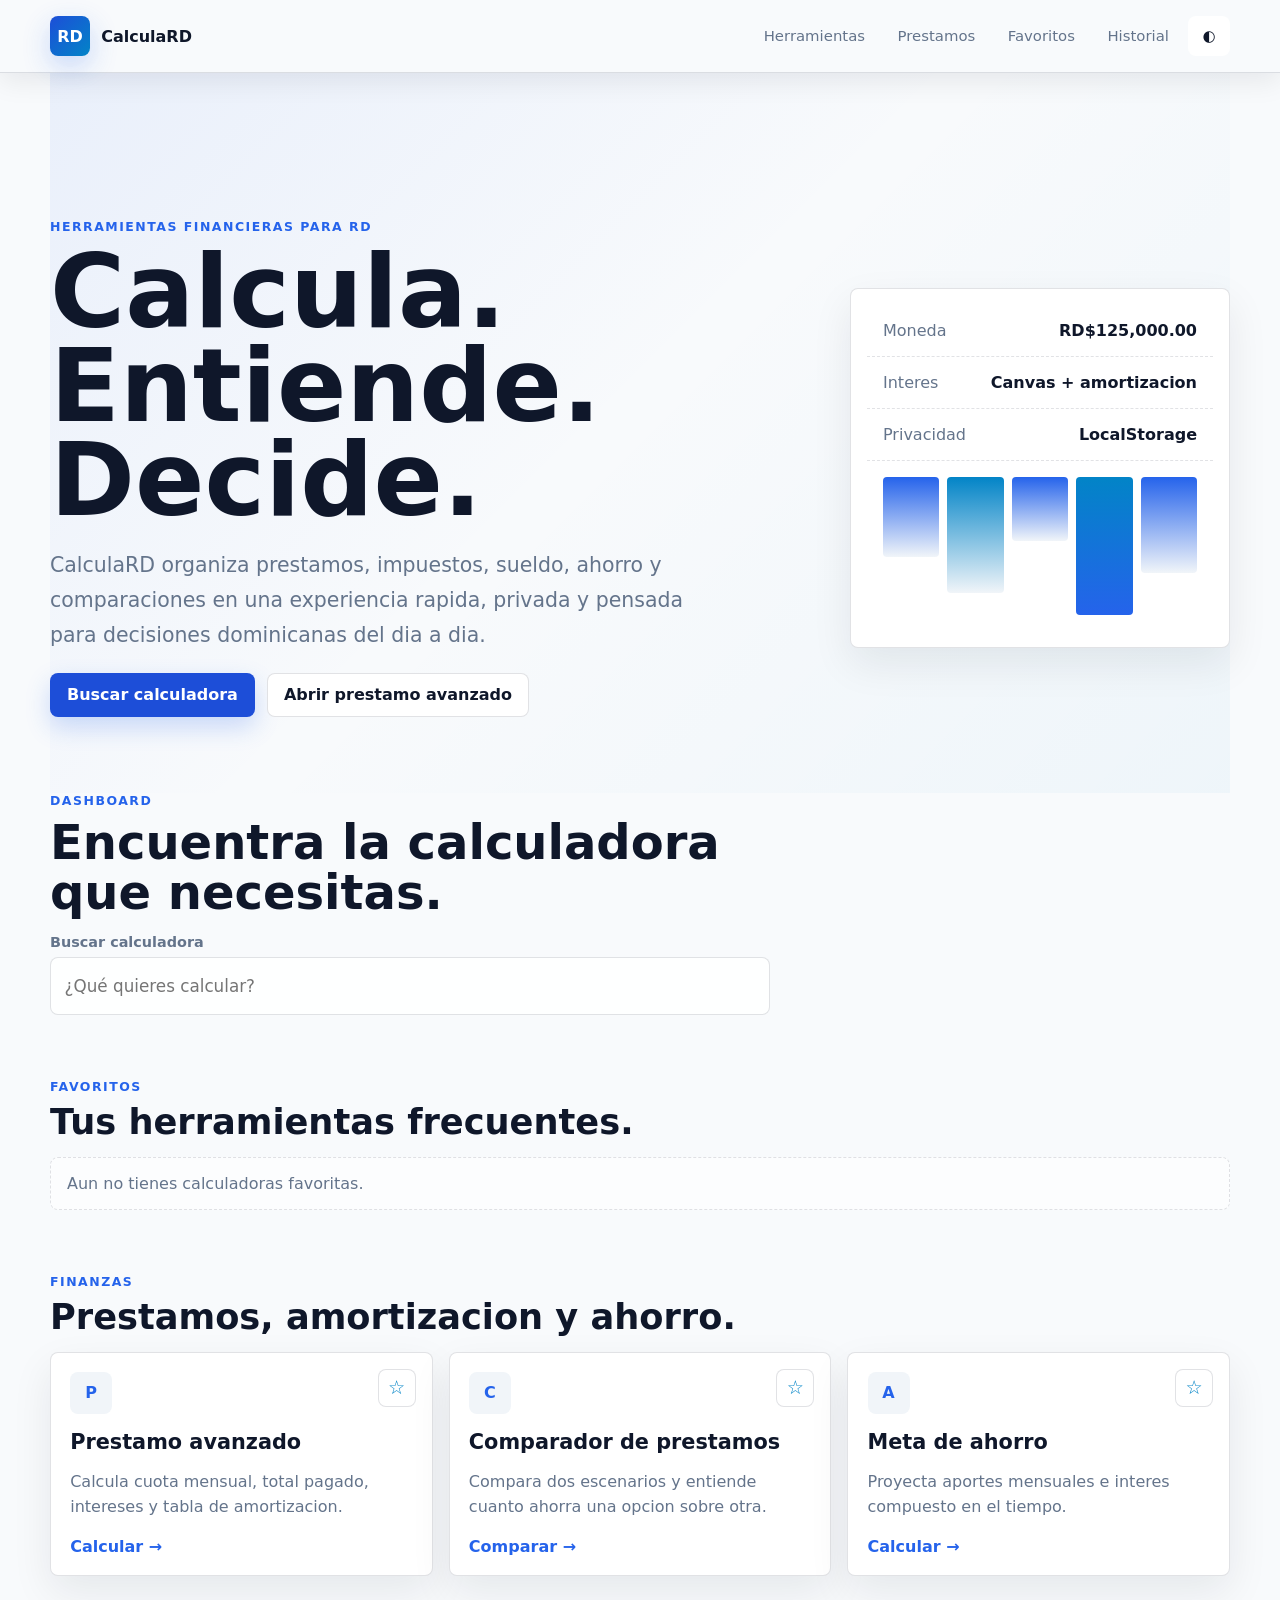
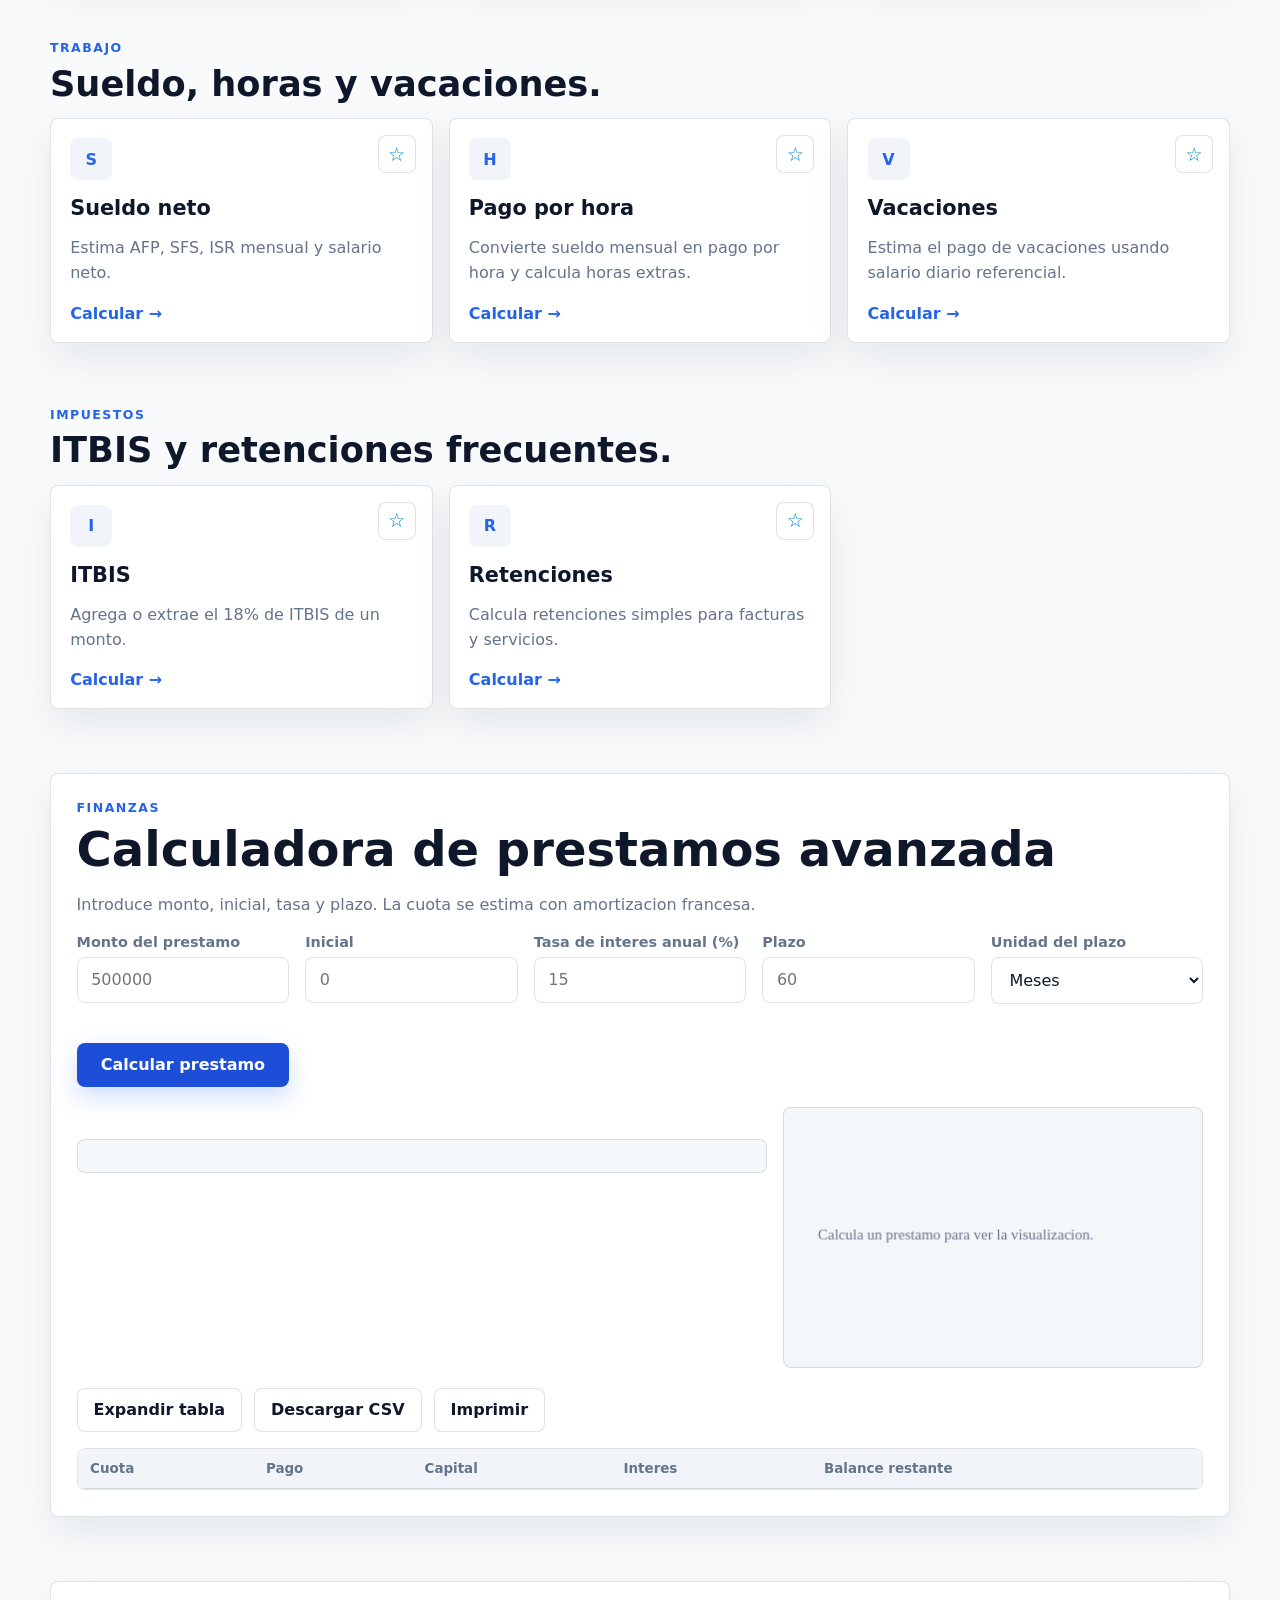
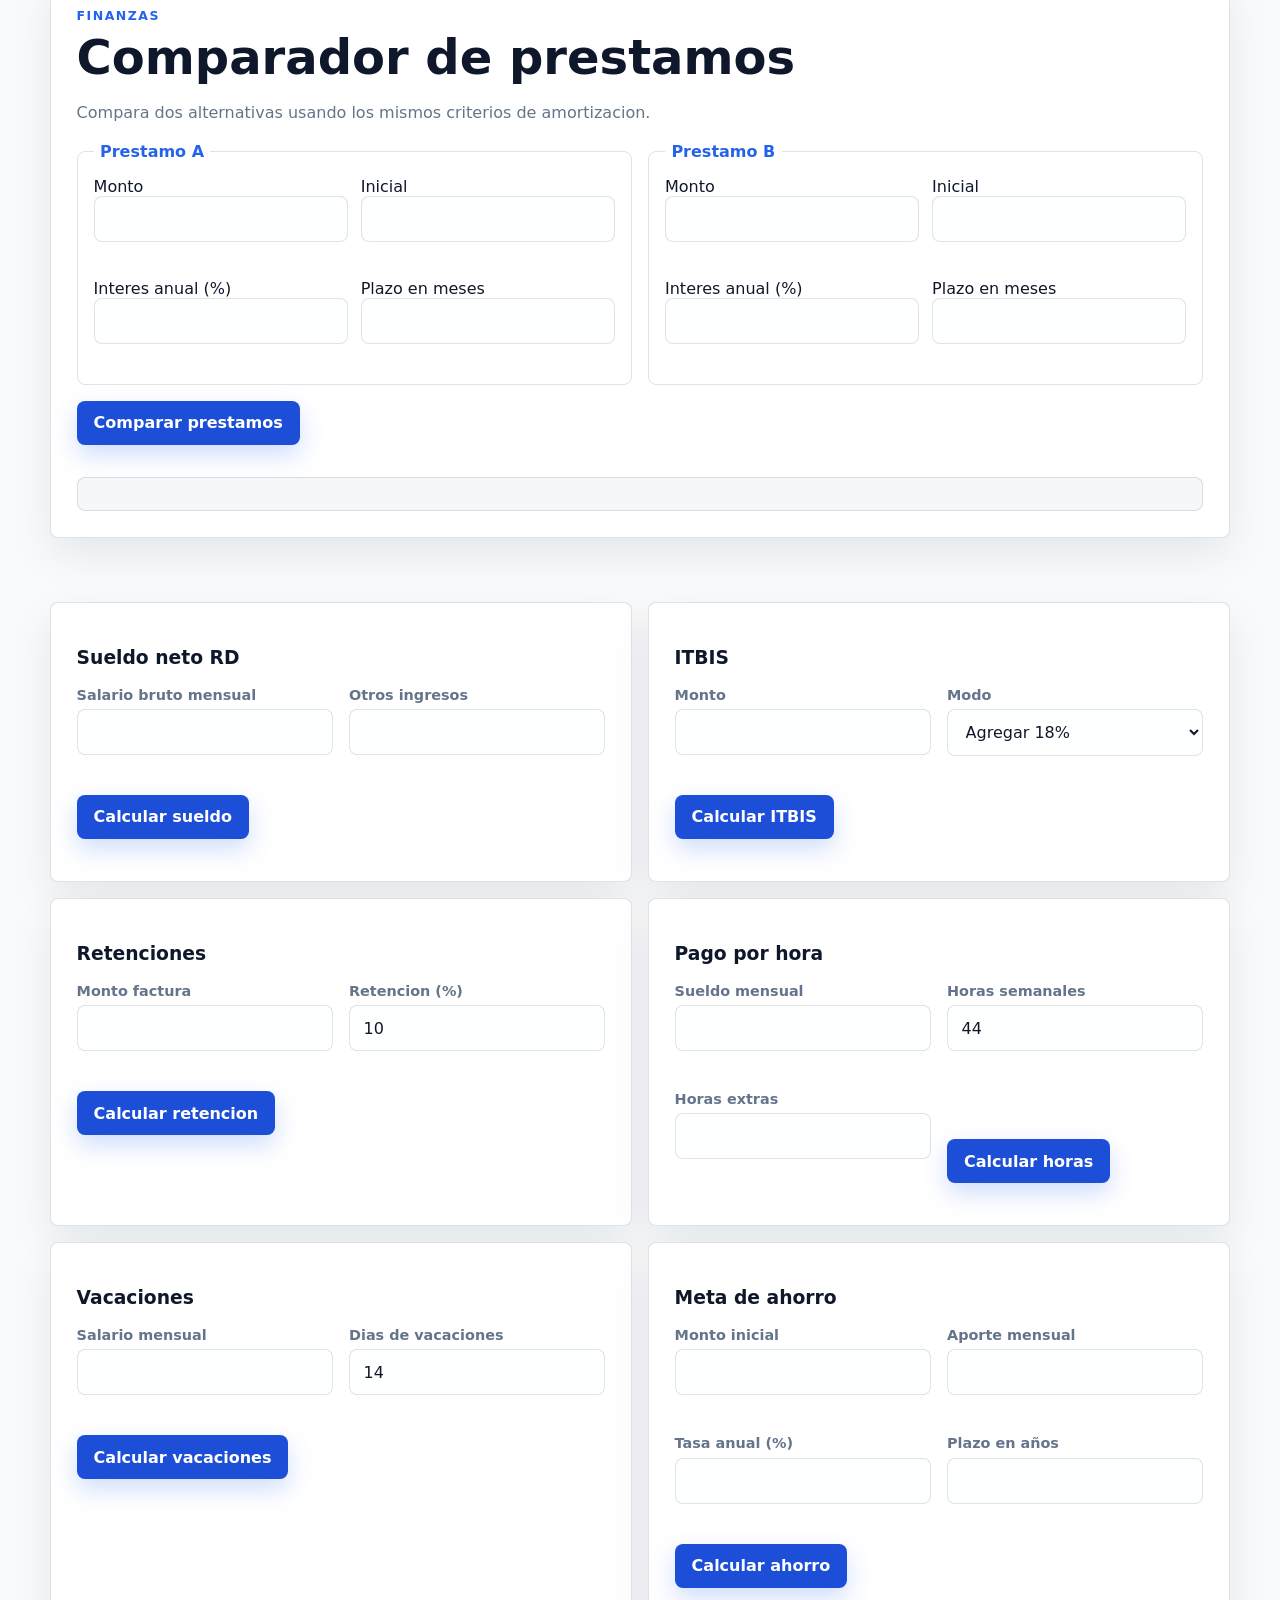
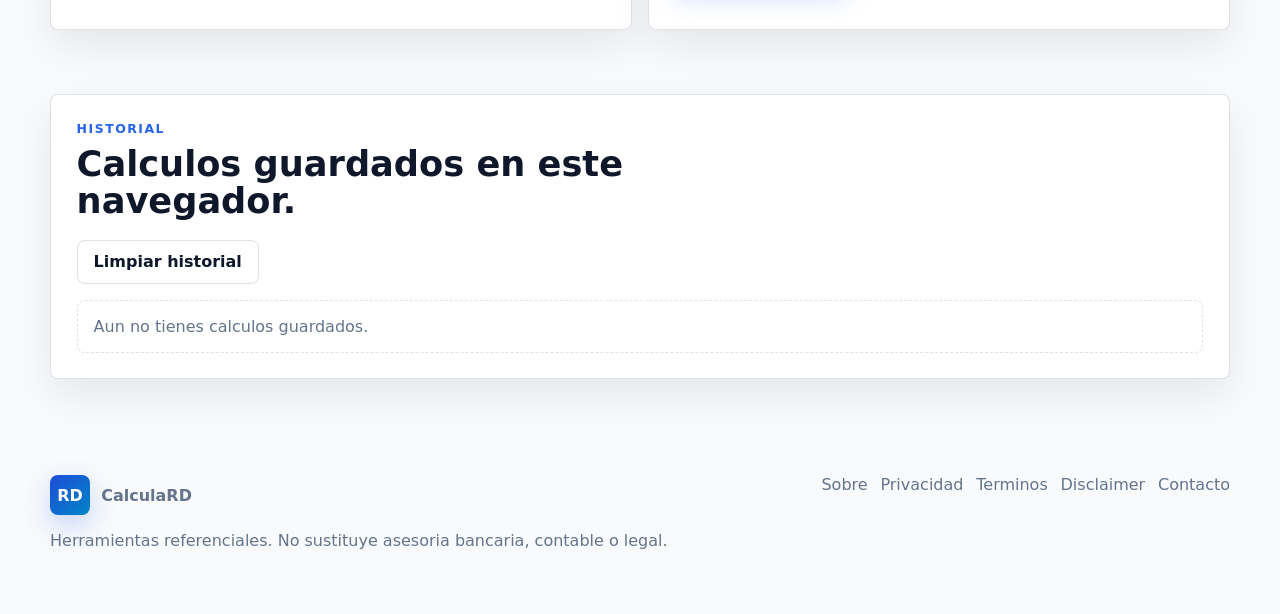
==== commit e1394701: "Actualiza la identidad visual azul de CalculaRD" ====
--- a/index.html
+++ b/index.html
@@ -5,7 +5,7 @@
     <meta name="viewport" content="width=device-width, initial-scale=1">
     <title>CalculaRD | Calculadoras financieras para Republica Dominicana</title>
     <meta name="description" content="Calcula prestamos, sueldo neto, ITBIS, retenciones, ahorro y comparaciones financieras para Republica Dominicana.">
-    <meta name="theme-color" content="#073b3a">
+    <meta name="theme-color" content="#0B1120">
     <meta property="og:title" content="CalculaRD | Calcula. Entiende. Decide.">
     <meta property="og:description" content="Plataforma web de herramientas financieras en HTML, CSS y JavaScript para Republica Dominicana.">
     <meta property="og:type" content="website">
@@ -14,7 +14,7 @@
     <link rel="canonical" href="https://calculard.com/">
     <link rel="icon" href="/favicon.svg" type="image/svg+xml">
     <link rel="manifest" href="/manifest.json">
-    <link rel="stylesheet" href="/css/style.css?v=3">
+    <link rel="stylesheet" href="/css/style.css?v=4">
     <script>
       const savedTheme = localStorage.getItem("calculard_theme");
       const systemTheme = matchMedia("(prefers-color-scheme: light)").matches ? "light" : "dark";
@@ -366,6 +366,6 @@
       </nav>
     </footer>
 
-    <script type="module" src="/js/app.js?v=3"></script>
+    <script type="module" src="/js/app.js?v=4"></script>
   </body>
 </html>
--- a/css/style.css
+++ b/css/style.css
@@ -1,35 +1,43 @@
 :root {
   color-scheme: dark;
-  --bg: #071412;
-  --surface: #0f2421;
-  --surface-2: #17332f;
-  --text: #f5fbf8;
-  --muted: #a8bbb5;
-  --border: rgba(214, 238, 230, 0.16);
-  --primary: #2fd6a3;
-  --primary-strong: #0faa7c;
-  --accent: #f2c14e;
-  --danger: #ff7777;
-  --success: #67e8a5;
-  --shadow: 0 20px 60px rgba(0, 0, 0, 0.34);
+  --bg: #0B1120;
+  --surface: #111827;
+  --surface-2: #1E293B;
+  --text: #F8FAFC;
+  --muted: #94A3B8;
+  --border: rgba(148, 163, 184, 0.18);
+  --border-strong: rgba(148, 163, 184, 0.3);
+  --primary: #3B82F6;
+  --primary-strong: #2563EB;
+  --accent: #38BDF8;
+  --success: #22C55E;
+  --danger: #F87171;
+  --chart-capital: #3B82F6;
+  --chart-interest: #38BDF8;
+  --chart-balance: #2563EB;
+  --shadow: 0 18px 48px rgba(2, 6, 23, 0.28);
   --radius: 8px;
   --space: clamp(1rem, 2vw, 1.5rem);
 }
 
 :root[data-theme="light"] {
   color-scheme: light;
-  --bg: #f4f8f6;
-  --surface: #ffffff;
-  --surface-2: #e8f1ee;
-  --text: #10211f;
-  --muted: #536760;
-  --border: rgba(12, 52, 45, 0.14);
-  --primary: #087d62;
-  --primary-strong: #075f4c;
-  --accent: #a66500;
-  --danger: #b42318;
-  --success: #087d62;
-  --shadow: 0 18px 44px rgba(20, 65, 55, 0.12);
+  --bg: #F8FAFC;
+  --surface: #FFFFFF;
+  --surface-2: #F1F5F9;
+  --text: #0F172A;
+  --muted: #64748B;
+  --border: rgba(15, 23, 42, 0.12);
+  --border-strong: rgba(15, 23, 42, 0.2);
+  --primary: #2563EB;
+  --primary-strong: #1D4ED8;
+  --accent: #0284C7;
+  --success: #16A34A;
+  --danger: #DC2626;
+  --chart-capital: #2563EB;
+  --chart-interest: #0284C7;
+  --chart-balance: #1D4ED8;
+  --shadow: 0 16px 40px rgba(15, 23, 42, 0.08);
 }
 
 * {
@@ -43,11 +51,7 @@
 body {
   margin: 0;
   overflow-x: hidden;
-  background:
-    linear-gradient(90deg, rgba(47, 214, 163, 0.08) 1px, transparent 1px),
-    linear-gradient(180deg, rgba(47, 214, 163, 0.08) 1px, transparent 1px),
-    var(--bg);
-  background-size: 48px 48px;
+  background: var(--bg);
   color: var(--text);
   font-family: Inter, ui-sans-serif, system-ui, -apple-system, BlinkMacSystemFont, "Segoe UI", sans-serif;
   letter-spacing: 0;
@@ -72,7 +76,7 @@
 input:focus-visible,
 select:focus-visible,
 a:focus-visible {
-  outline: 3px solid color-mix(in srgb, var(--primary) 70%, white);
+  outline: 3px solid color-mix(in srgb, var(--primary) 76%, white);
   outline-offset: 3px;
 }
 
@@ -81,8 +85,9 @@
   top: 0;
   z-index: 20;
   border-bottom: 1px solid var(--border);
-  background: color-mix(in srgb, var(--bg) 88%, transparent);
+  background: color-mix(in srgb, var(--bg) 92%, transparent);
   backdrop-filter: blur(18px);
+  box-shadow: 0 8px 28px rgba(2, 6, 23, 0.08);
 }
 
 .nav,
@@ -113,9 +118,10 @@
   width: 40px;
   height: 40px;
   border-radius: var(--radius);
-  background: linear-gradient(135deg, var(--primary), var(--accent));
-  color: #06201a;
+  background: linear-gradient(135deg, var(--primary-strong), var(--accent));
+  color: #FFFFFF;
   font-weight: 900;
+  box-shadow: 0 10px 28px color-mix(in srgb, var(--primary) 24%, transparent);
 }
 
 .nav-links {
@@ -124,6 +130,11 @@
   gap: 0.35rem;
   color: var(--muted);
   font-size: 0.93rem;
+  scrollbar-width: none;
+}
+
+.nav-links::-webkit-scrollbar {
+  display: none;
 }
 
 .nav-links a,
@@ -153,6 +164,7 @@
   align-items: center;
   gap: clamp(2rem, 5vw, 5rem);
   padding: clamp(3rem, 8vw, 6.5rem) 0 2rem;
+  background: linear-gradient(135deg, color-mix(in srgb, var(--primary) 7%, transparent), transparent 48%, color-mix(in srgb, var(--accent) 4%, transparent));
 }
 
 .eyebrow {
@@ -197,7 +209,7 @@
   border-radius: var(--radius);
   padding: 0.72rem 1rem;
   font-weight: 800;
-  transition: transform 160ms ease, background 160ms ease, border-color 160ms ease;
+  transition: transform 160ms ease, background 160ms ease, border-color 160ms ease, box-shadow 160ms ease;
 }
 
 .button:hover {
@@ -206,13 +218,24 @@
 
 .button.primary {
   border-color: transparent;
+  background: var(--primary-strong);
+  color: #FFFFFF;
+  box-shadow: 0 10px 24px color-mix(in srgb, var(--primary) 22%, transparent);
+}
+
+.button.primary:hover {
   background: var(--primary);
-  color: #06201a;
+  box-shadow: 0 14px 30px color-mix(in srgb, var(--primary) 28%, transparent);
 }
 
 .button.secondary {
   background: var(--surface);
   color: var(--text);
+}
+
+.button.secondary:hover {
+  border-color: var(--border-strong);
+  background: var(--surface-2);
 }
 
 .hero-panel,
@@ -222,7 +245,7 @@
 .history-section {
   border: 1px solid var(--border);
   border-radius: var(--radius);
-  background: color-mix(in srgb, var(--surface) 88%, transparent);
+  background: var(--surface);
   box-shadow: var(--shadow);
 }
 
@@ -311,8 +334,21 @@
   border: 1px solid var(--border);
   border-radius: var(--radius);
   padding: 0.75rem 0.85rem;
+  background: color-mix(in srgb, var(--surface) 96%, var(--surface-2));
+  color: var(--text);
+  transition: border-color 160ms ease, box-shadow 160ms ease, background 160ms ease;
+}
+
+input:hover,
+select:hover {
+  border-color: var(--border-strong);
+}
+
+input:focus,
+select:focus {
+  border-color: var(--primary);
   background: var(--surface);
-  color: var(--text);
+  box-shadow: 0 0 0 4px color-mix(in srgb, var(--primary) 16%, transparent);
 }
 
 .search-box input {
@@ -336,6 +372,7 @@
 .tool-card:hover {
   transform: translateY(-4px);
   border-color: color-mix(in srgb, var(--primary) 50%, var(--border));
+  box-shadow: 0 20px 48px rgba(2, 6, 23, 0.18);
 }
 
 .tool-icon {
@@ -376,6 +413,12 @@
   background: var(--surface);
   color: var(--accent);
   font-size: 1.2rem;
+}
+
+.favorite-button[aria-pressed="true"] {
+  border-color: color-mix(in srgb, var(--primary) 55%, var(--border));
+  background: color-mix(in srgb, var(--primary) 12%, var(--surface));
+  color: var(--primary);
 }
 
 .calculator-shell,
@@ -409,6 +452,7 @@
 .field-invalid input,
 .field-invalid select {
   border-color: var(--danger);
+  box-shadow: 0 0 0 3px color-mix(in srgb, var(--danger) 12%, transparent);
 }
 
 .result-layout {
@@ -442,12 +486,14 @@
 .result-row strong {
   display: block;
   margin-top: 0.45rem;
-  font-size: clamp(1.05rem, 2vw, 1.35rem);
-  word-break: break-word;
+  font-size: clamp(0.95rem, 1.2vw, 1.18rem);
+  font-variant-numeric: tabular-nums;
+  white-space: nowrap;
 }
 
 .result-row.highlight {
-  border-color: color-mix(in srgb, var(--primary) 60%, var(--border));
+  border-color: color-mix(in srgb, var(--success) 55%, var(--border));
+  background: color-mix(in srgb, var(--success) 8%, var(--surface-2));
 }
 
 .result-row.warning strong {
@@ -474,7 +520,7 @@
   place-items: center;
   border: 1px solid var(--border);
   border-radius: var(--radius);
-  background: var(--surface-2);
+  background: color-mix(in srgb, var(--surface-2) 82%, var(--surface));
 }
 
 canvas {
@@ -565,6 +611,12 @@
   border-radius: var(--radius);
   padding: 0.9rem;
   background: var(--surface);
+  transition: border-color 160ms ease, background 160ms ease;
+}
+
+.history-item:hover {
+  border-color: var(--border-strong);
+  background: color-mix(in srgb, var(--surface) 92%, var(--surface-2));
 }
 
 .history-item span {
@@ -586,6 +638,17 @@
   border-radius: var(--radius);
   background: var(--surface-2);
   color: var(--text);
+}
+
+.history-item-actions button:hover {
+  border-color: var(--border-strong);
+  background: color-mix(in srgb, var(--surface-2) 82%, var(--primary));
+}
+
+.history-item-actions [data-history-delete]:hover {
+  border-color: color-mix(in srgb, var(--danger) 45%, var(--border));
+  color: var(--danger);
+  background: color-mix(in srgb, var(--danger) 8%, var(--surface-2));
 }
 
 .empty-state {
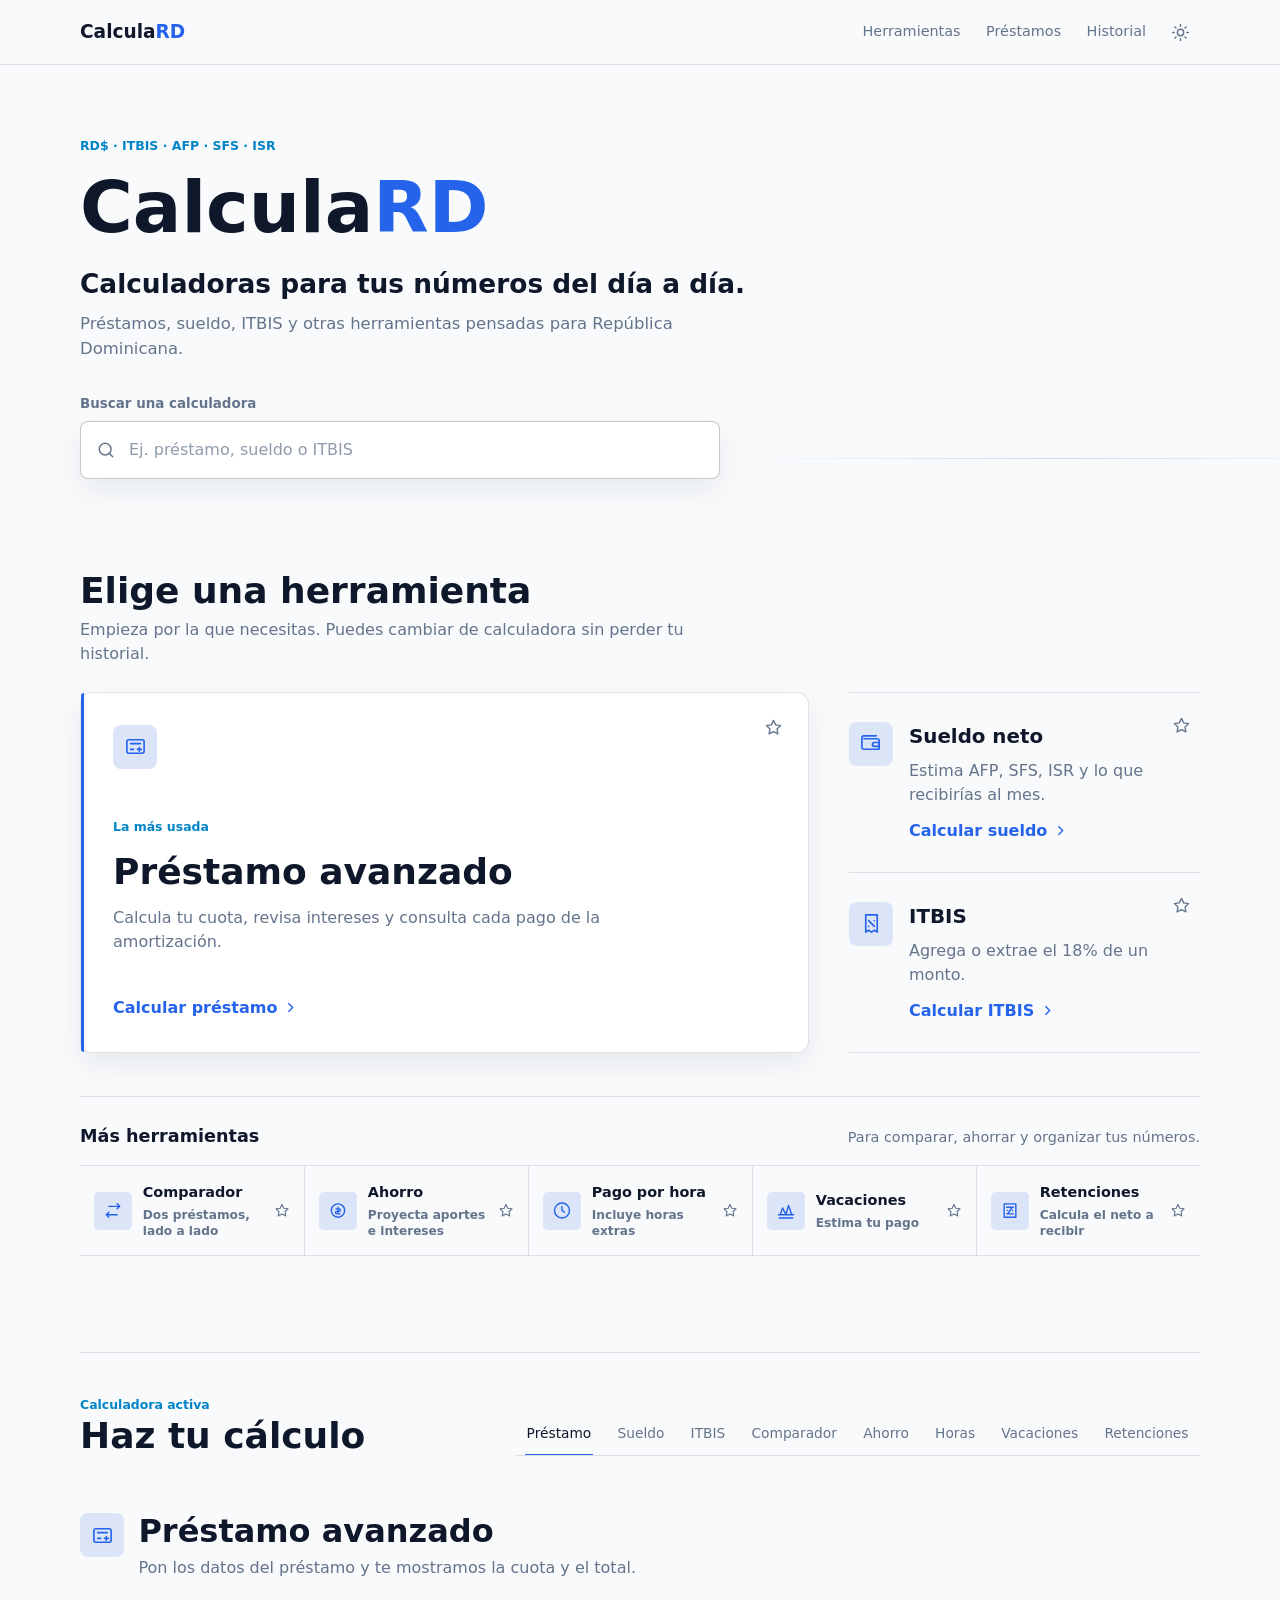
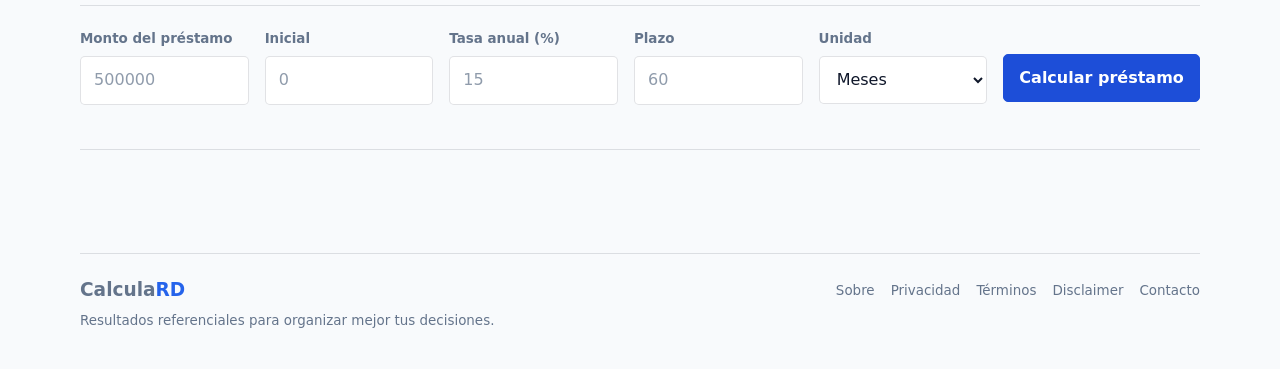
==== commit 0d3a3502: "Simplifica la experiencia visual de CalculaRD" ====
--- a/index.html
+++ b/index.html
@@ -3,18 +3,18 @@
   <head>
     <meta charset="utf-8">
     <meta name="viewport" content="width=device-width, initial-scale=1">
-    <title>CalculaRD | Calculadoras financieras para Republica Dominicana</title>
-    <meta name="description" content="Calcula prestamos, sueldo neto, ITBIS, retenciones, ahorro y comparaciones financieras para Republica Dominicana.">
+    <title>CalculaRD | Calculadoras financieras para República Dominicana</title>
+    <meta name="description" content="Calcula préstamos, sueldo neto, ITBIS, retenciones, ahorro y comparaciones financieras para República Dominicana.">
     <meta name="theme-color" content="#0B1120">
-    <meta property="og:title" content="CalculaRD | Calcula. Entiende. Decide.">
-    <meta property="og:description" content="Plataforma web de herramientas financieras en HTML, CSS y JavaScript para Republica Dominicana.">
+    <meta property="og:title" content="CalculaRD | Calculadoras para tus números del día a día">
+    <meta property="og:description" content="Préstamos, sueldo, ITBIS y otras herramientas pensadas para República Dominicana.">
     <meta property="og:type" content="website">
     <meta property="og:image" content="/og-image.svg">
     <meta name="twitter:card" content="summary_large_image">
     <link rel="canonical" href="https://calculard.com/">
     <link rel="icon" href="/favicon.svg" type="image/svg+xml">
     <link rel="manifest" href="/manifest.json">
-    <link rel="stylesheet" href="/css/style.css?v=4">
+    <link rel="stylesheet" href="/css/style.css?v=5">
     <script>
       const savedTheme = localStorage.getItem("calculard_theme");
       const systemTheme = matchMedia("(prefers-color-scheme: light)").matches ? "light" : "dark";
@@ -23,349 +23,269 @@
   </head>
   <body>
     <header class="site-header">
-      <nav class="nav" aria-label="Navegacion principal">
+      <nav class="nav" aria-label="Navegación principal">
         <a class="brand" href="#inicio" aria-label="Ir al inicio de CalculaRD">
-          <span class="brand-mark" aria-hidden="true">RD</span>
-          <span>CalculaRD</span>
+          <span>Calcula</span><strong>RD</strong>
         </a>
         <div class="nav-links">
           <a href="#herramientas">Herramientas</a>
-          <a href="#prestamos">Prestamos</a>
-          <a href="#favoritos">Favoritos</a>
-          <a href="#historial">Historial</a>
+          <a href="#prestamos" data-open-tool="loan">Préstamos</a>
+          <button class="nav-button" type="button" data-history-open>Historial</button>
           <button class="icon-button theme-toggle" type="button" data-theme-toggle aria-label="Cambiar modo claro u oscuro">
-            <span aria-hidden="true">◐</span>
+            <svg viewBox="0 0 24 24" aria-hidden="true">
+              <circle cx="12" cy="12" r="4"></circle>
+              <path d="M12 2v2M12 20v2M4.93 4.93l1.42 1.42M17.66 17.66l1.41 1.41M2 12h2M20 12h2M4.93 19.07l1.42-1.42M17.66 6.34l1.41-1.41"></path>
+            </svg>
           </button>
         </div>
       </nav>
     </header>
 
     <main id="inicio">
-      <section class="hero">
+      <section class="hero" aria-labelledby="hero-title">
         <div class="hero-copy">
-          <p class="eyebrow">Herramientas financieras para RD</p>
-          <h1>Calcula. Entiende. Decide.</h1>
-          <p>
-            CalculaRD organiza prestamos, impuestos, sueldo, ahorro y comparaciones en una experiencia rapida,
-            privada y pensada para decisiones dominicanas del dia a dia.
-          </p>
-          <div class="hero-actions">
-            <a class="button primary" href="#herramientas">Buscar calculadora</a>
-            <a class="button secondary" href="#prestamos">Abrir prestamo avanzado</a>
-          </div>
-        </div>
-        <aside class="hero-panel" aria-label="Resumen de capacidades de CalculaRD">
-          <div class="receipt-line">
-            <span>Moneda</span>
-            <strong>RD$125,000.00</strong>
-          </div>
-          <div class="receipt-line">
-            <span>Interes</span>
-            <strong>Canvas + amortizacion</strong>
-          </div>
-          <div class="receipt-line">
-            <span>Privacidad</span>
-            <strong>LocalStorage</strong>
-          </div>
-          <div class="hero-strip" aria-hidden="true">
-            <span></span><span></span><span></span><span></span><span></span>
-          </div>
-        </aside>
-      </section>
-
-      <section class="tool-finder" id="herramientas" aria-labelledby="finder-title">
+          <p class="hero-context">RD$ · ITBIS · AFP · SFS · ISR</p>
+          <h1 id="hero-title">Calcula<span>RD</span></h1>
+          <p class="hero-lead">Calculadoras para tus números del día a día.</p>
+          <p class="hero-description">Préstamos, sueldo, ITBIS y otras herramientas pensadas para República Dominicana.</p>
+          <label class="search-box">
+            <span>Buscar una calculadora</span>
+            <span class="search-control">
+              <svg viewBox="0 0 24 24" aria-hidden="true"><circle cx="11" cy="11" r="7"></circle><path d="m20 20-3.5-3.5"></path></svg>
+              <input type="search" data-tool-search placeholder="Ej. préstamo, sueldo o ITBIS" autocomplete="off">
+            </span>
+          </label>
+        </div>
+      </section>
+
+      <section class="favorites-section" id="favoritos" aria-labelledby="favorites-title" data-favorites-section hidden>
+        <div class="section-heading section-heading-inline">
+          <div>
+            <h2 id="favorites-title">Tus favoritos</h2>
+            <p>Accesos rápidos guardados en este navegador.</p>
+          </div>
+        </div>
+        <div class="favorites-list" data-favorites-grid></div>
+      </section>
+
+      <section class="tools-section" id="herramientas" aria-labelledby="tools-title">
         <div class="section-heading">
-          <p class="eyebrow">Dashboard</p>
-          <h2 id="finder-title">Encuentra la calculadora que necesitas.</h2>
-        </div>
-        <label class="search-box">
-          <span>Buscar calculadora</span>
-          <input type="search" data-tool-search placeholder="¿Qué quieres calcular?" autocomplete="off">
-        </label>
-        <div class="empty-state" data-search-empty hidden>
-          No encontramos calculadoras con ese termino.
-        </div>
-      </section>
-
-      <section class="favorites-section" id="favoritos" aria-labelledby="favorites-title">
-        <div class="section-heading compact">
-          <p class="eyebrow">Favoritos</p>
-          <h2 id="favorites-title">Tus herramientas frecuentes.</h2>
-        </div>
-        <div class="tool-grid" data-favorites-grid></div>
-        <div class="empty-state" data-favorites-empty>Aun no tienes calculadoras favoritas.</div>
-      </section>
-
-      <section class="category-section" aria-labelledby="finanzas-title">
-        <div class="section-heading compact">
-          <p class="eyebrow">Finanzas</p>
-          <h2 id="finanzas-title">Prestamos, amortizacion y ahorro.</h2>
-        </div>
-        <div class="tool-grid">
-          <article class="tool-card" data-tool-card data-tool-key="prestamos" data-title="Prestamo avanzado" data-category="Finanzas" data-keywords="prestamo cuota amortizacion intereses financiamiento">
-            <button class="favorite-button" type="button" data-favorite-toggle="prestamos" aria-label="Marcar Prestamo avanzado como favorito">☆</button>
-            <span class="tool-icon" aria-hidden="true">P</span>
-            <h3>Prestamo avanzado</h3>
-            <p>Calcula cuota mensual, total pagado, intereses y tabla de amortizacion.</p>
-            <a class="tool-link" href="#prestamos">Calcular →</a>
+          <h2 id="tools-title">Elige una herramienta</h2>
+          <p>Empieza por la que necesitas. Puedes cambiar de calculadora sin perder tu historial.</p>
+        </div>
+
+        <div class="tool-dashboard">
+          <article class="tool-card tool-card-featured" data-tool-card data-tool-key="prestamos" data-title="Préstamo avanzado" data-category="Finanzas" data-keywords="préstamo cuota amortización intereses financiamiento">
+            <button class="favorite-button" type="button" data-favorite-toggle="prestamos" aria-label="Marcar Préstamo avanzado como favorito" aria-pressed="false">
+              <svg viewBox="0 0 24 24" aria-hidden="true"><path d="m12 3 2.78 5.63 6.22.9-4.5 4.39 1.06 6.2L12 17.2l-5.56 2.92 1.06-6.2L3 9.53l6.22-.9L12 3Z"></path></svg>
+            </button>
+            <span class="tool-icon" aria-hidden="true">
+              <svg viewBox="0 0 24 24"><rect x="3" y="5" width="18" height="14" rx="2"></rect><path d="M7 9h10M7 15h3M16 13v4M14 15h4"></path></svg>
+            </span>
+            <div>
+              <p class="tool-kicker">La más usada</p>
+              <h3>Préstamo avanzado</h3>
+              <p>Calcula tu cuota, revisa intereses y consulta cada pago de la amortización.</p>
+            </div>
+            <button class="tool-link" type="button" data-open-tool="loan">
+              Calcular préstamo
+              <svg viewBox="0 0 24 24" aria-hidden="true"><path d="m9 18 6-6-6-6"></path></svg>
+            </button>
           </article>
-          <article class="tool-card" data-tool-card data-tool-key="comparador" data-title="Comparador de prestamos" data-category="Finanzas" data-keywords="comparar prestamos bancos tasas ahorro opcion economica">
-            <button class="favorite-button" type="button" data-favorite-toggle="comparador" aria-label="Marcar Comparador de prestamos como favorito">☆</button>
-            <span class="tool-icon" aria-hidden="true">C</span>
-            <h3>Comparador de prestamos</h3>
-            <p>Compara dos escenarios y entiende cuanto ahorra una opcion sobre otra.</p>
-            <a class="tool-link" href="#comparador">Comparar →</a>
-          </article>
-          <article class="tool-card" data-tool-card data-tool-key="ahorro" data-title="Meta de ahorro" data-category="Finanzas" data-keywords="ahorro meta interes compuesto aporte mensual">
-            <button class="favorite-button" type="button" data-favorite-toggle="ahorro" aria-label="Marcar Meta de ahorro como favorito">☆</button>
-            <span class="tool-icon" aria-hidden="true">A</span>
-            <h3>Meta de ahorro</h3>
-            <p>Proyecta aportes mensuales e interes compuesto en el tiempo.</p>
-            <a class="tool-link" href="#calc-ahorro">Calcular →</a>
-          </article>
-        </div>
-      </section>
-
-      <section class="category-section" aria-labelledby="trabajo-title">
-        <div class="section-heading compact">
-          <p class="eyebrow">Trabajo</p>
-          <h2 id="trabajo-title">Sueldo, horas y vacaciones.</h2>
-        </div>
-        <div class="tool-grid">
-          <article class="tool-card" data-tool-card data-tool-key="sueldo" data-title="Sueldo neto" data-category="Trabajo" data-keywords="salario sueldo afp sfs isr neto dominicana">
-            <button class="favorite-button" type="button" data-favorite-toggle="sueldo" aria-label="Marcar Sueldo neto como favorito">☆</button>
-            <span class="tool-icon" aria-hidden="true">S</span>
-            <h3>Sueldo neto</h3>
-            <p>Estima AFP, SFS, ISR mensual y salario neto.</p>
-            <a class="tool-link" href="#calc-sueldo">Calcular →</a>
-          </article>
-          <article class="tool-card" data-tool-card data-tool-key="horas" data-title="Pago por hora" data-category="Trabajo" data-keywords="pago hora salario hora extra jornada">
-            <button class="favorite-button" type="button" data-favorite-toggle="horas" aria-label="Marcar Pago por hora como favorito">☆</button>
-            <span class="tool-icon" aria-hidden="true">H</span>
-            <h3>Pago por hora</h3>
-            <p>Convierte sueldo mensual en pago por hora y calcula horas extras.</p>
-            <a class="tool-link" href="#calc-horas">Calcular →</a>
-          </article>
-          <article class="tool-card" data-tool-card data-tool-key="vacaciones" data-title="Vacaciones" data-category="Trabajo" data-keywords="vacaciones pago laboral salario diario">
-            <button class="favorite-button" type="button" data-favorite-toggle="vacaciones" aria-label="Marcar Vacaciones como favorito">☆</button>
-            <span class="tool-icon" aria-hidden="true">V</span>
-            <h3>Vacaciones</h3>
-            <p>Estima el pago de vacaciones usando salario diario referencial.</p>
-            <a class="tool-link" href="#calc-vacaciones">Calcular →</a>
-          </article>
-        </div>
-      </section>
-
-      <section class="category-section" aria-labelledby="impuestos-title">
-        <div class="section-heading compact">
-          <p class="eyebrow">Impuestos</p>
-          <h2 id="impuestos-title">ITBIS y retenciones frecuentes.</h2>
-        </div>
-        <div class="tool-grid">
-          <article class="tool-card" data-tool-card data-tool-key="itbis" data-title="ITBIS" data-category="Impuestos" data-keywords="itbis impuesto 18 subtotal total">
-            <button class="favorite-button" type="button" data-favorite-toggle="itbis" aria-label="Marcar ITBIS como favorito">☆</button>
-            <span class="tool-icon" aria-hidden="true">I</span>
-            <h3>ITBIS</h3>
-            <p>Agrega o extrae el 18% de ITBIS de un monto.</p>
-            <a class="tool-link" href="#calc-itbis">Calcular →</a>
-          </article>
-          <article class="tool-card" data-tool-card data-tool-key="retenciones" data-title="Retenciones" data-category="Impuestos" data-keywords="retencion honorarios servicios alquiler factura">
-            <button class="favorite-button" type="button" data-favorite-toggle="retenciones" aria-label="Marcar Retenciones como favorito">☆</button>
-            <span class="tool-icon" aria-hidden="true">R</span>
-            <h3>Retenciones</h3>
-            <p>Calcula retenciones simples para facturas y servicios.</p>
-            <a class="tool-link" href="#calc-retenciones">Calcular →</a>
-          </article>
-        </div>
-      </section>
-
-      <section class="calculator-shell print-area" id="prestamos" aria-labelledby="loan-title">
-        <div class="calculator-intro">
-          <p class="eyebrow">Finanzas</p>
-          <h2 id="loan-title">Calculadora de prestamos avanzada</h2>
-          <p>Introduce monto, inicial, tasa y plazo. La cuota se estima con amortizacion francesa.</p>
-        </div>
-        <form class="calc-form" data-form="loan" novalidate>
-          <label>
-            <span>Monto del prestamo</span>
-            <input name="amount" type="number" min="1" max="100000000" step="1000" placeholder="500000" required>
-            <small data-error-for="amount"></small>
-          </label>
-          <label>
-            <span>Inicial</span>
-            <input name="downPayment" type="number" min="0" max="100000000" step="1000" placeholder="0">
-            <small data-error-for="downPayment"></small>
-          </label>
-          <label>
-            <span>Tasa de interes anual (%)</span>
-            <input name="rate" type="number" min="0" max="80" step="0.01" placeholder="15" required>
-            <small data-error-for="rate"></small>
-          </label>
-          <label>
-            <span>Plazo</span>
-            <input name="term" type="number" min="1" max="480" step="1" placeholder="60" required>
-            <small data-error-for="term"></small>
-          </label>
-          <label>
-            <span>Unidad del plazo</span>
-            <select name="termUnit">
-              <option value="months">Meses</option>
-              <option value="years">Años</option>
-            </select>
-          </label>
-          <button class="button primary" type="submit">Calcular prestamo</button>
-        </form>
-        <div class="result-layout">
+
+          <div class="priority-tools" data-tool-group>
+            <article class="tool-card tool-card-medium" data-tool-card data-tool-key="sueldo" data-title="Sueldo neto" data-category="Trabajo" data-keywords="salario sueldo AFP SFS ISR neto dominicana">
+              <button class="favorite-button" type="button" data-favorite-toggle="sueldo" aria-label="Marcar Sueldo neto como favorito" aria-pressed="false">
+                <svg viewBox="0 0 24 24" aria-hidden="true"><path d="m12 3 2.78 5.63 6.22.9-4.5 4.39 1.06 6.2L12 17.2l-5.56 2.92 1.06-6.2L3 9.53l6.22-.9L12 3Z"></path></svg>
+              </button>
+              <span class="tool-icon" aria-hidden="true">
+                <svg viewBox="0 0 24 24"><path d="M4 7h14a2 2 0 0 1 2 2v9H4a2 2 0 0 1-2-2V6a2 2 0 0 1 2-2h13"></path><path d="M15 11h5v4h-5a2 2 0 0 1 0-4Z"></path></svg>
+              </span>
+              <div><h3>Sueldo neto</h3><p>Estima AFP, SFS, ISR y lo que recibirías al mes.</p></div>
+              <button class="tool-link" type="button" data-open-tool="salary">Calcular sueldo <svg viewBox="0 0 24 24" aria-hidden="true"><path d="m9 18 6-6-6-6"></path></svg></button>
+            </article>
+
+            <article class="tool-card tool-card-medium" data-tool-card data-tool-key="itbis" data-title="ITBIS" data-category="Impuestos" data-keywords="ITBIS impuesto 18 subtotal total">
+              <button class="favorite-button" type="button" data-favorite-toggle="itbis" aria-label="Marcar ITBIS como favorito" aria-pressed="false">
+                <svg viewBox="0 0 24 24" aria-hidden="true"><path d="m12 3 2.78 5.63 6.22.9-4.5 4.39 1.06 6.2L12 17.2l-5.56 2.92 1.06-6.2L3 9.53l6.22-.9L12 3Z"></path></svg>
+              </button>
+              <span class="tool-icon" aria-hidden="true">
+                <svg viewBox="0 0 24 24"><path d="M6 3h12v18l-3-2-3 2-3-2-3 2V3Z"></path><path d="m9 9 6 6M15 9h.01M9 15h.01"></path></svg>
+              </span>
+              <div><h3>ITBIS</h3><p>Agrega o extrae el 18% de un monto.</p></div>
+              <button class="tool-link" type="button" data-open-tool="itbis">Calcular ITBIS <svg viewBox="0 0 24 24" aria-hidden="true"><path d="m9 18 6-6-6-6"></path></svg></button>
+            </article>
+          </div>
+
+          <div class="more-tools" data-tool-group>
+            <div class="more-tools-heading">
+              <h3>Más herramientas</h3>
+              <p>Para comparar, ahorrar y organizar tus números.</p>
+            </div>
+            <div class="compact-tool-list">
+              <article class="tool-card tool-card-compact" data-tool-card data-tool-key="comparador" data-title="Comparador de préstamos" data-category="Finanzas" data-keywords="comparar préstamos bancos tasas ahorro opción económica">
+                <button class="favorite-button" type="button" data-favorite-toggle="comparador" aria-label="Marcar Comparador de préstamos como favorito" aria-pressed="false"><svg viewBox="0 0 24 24" aria-hidden="true"><path d="m12 3 2.78 5.63 6.22.9-4.5 4.39 1.06 6.2L12 17.2l-5.56 2.92 1.06-6.2L3 9.53l6.22-.9L12 3Z"></path></svg></button>
+                <span class="tool-icon" aria-hidden="true"><svg viewBox="0 0 24 24"><path d="M7 7h13M17 4l3 3-3 3M17 17H4M7 14l-3 3 3 3"></path></svg></span>
+                <button class="compact-tool-action" type="button" data-open-tool="compare"><strong>Comparador</strong><span>Dos préstamos, lado a lado</span></button>
+              </article>
+
+              <article class="tool-card tool-card-compact" data-tool-card data-tool-key="ahorro" data-title="Meta de ahorro" data-category="Finanzas" data-keywords="ahorro meta interés compuesto aporte mensual">
+                <button class="favorite-button" type="button" data-favorite-toggle="ahorro" aria-label="Marcar Meta de ahorro como favorito" aria-pressed="false"><svg viewBox="0 0 24 24" aria-hidden="true"><path d="m12 3 2.78 5.63 6.22.9-4.5 4.39 1.06 6.2L12 17.2l-5.56 2.92 1.06-6.2L3 9.53l6.22-.9L12 3Z"></path></svg></button>
+                <span class="tool-icon" aria-hidden="true"><svg viewBox="0 0 24 24"><circle cx="12" cy="12" r="8"></circle><path d="M12 8v8M9.5 10h4a1.5 1.5 0 0 1 0 3h-3a1.5 1.5 0 0 0 0 3h4"></path></svg></span>
+                <button class="compact-tool-action" type="button" data-open-tool="savings"><strong>Ahorro</strong><span>Proyecta aportes e intereses</span></button>
+              </article>
+
+              <article class="tool-card tool-card-compact" data-tool-card data-tool-key="horas" data-title="Pago por hora" data-category="Trabajo" data-keywords="pago hora salario hora extra jornada">
+                <button class="favorite-button" type="button" data-favorite-toggle="horas" aria-label="Marcar Pago por hora como favorito" aria-pressed="false"><svg viewBox="0 0 24 24" aria-hidden="true"><path d="m12 3 2.78 5.63 6.22.9-4.5 4.39 1.06 6.2L12 17.2l-5.56 2.92 1.06-6.2L3 9.53l6.22-.9L12 3Z"></path></svg></button>
+                <span class="tool-icon" aria-hidden="true"><svg viewBox="0 0 24 24"><circle cx="12" cy="12" r="9"></circle><path d="M12 7v5l3 2"></path></svg></span>
+                <button class="compact-tool-action" type="button" data-open-tool="hourly"><strong>Pago por hora</strong><span>Incluye horas extras</span></button>
+              </article>
+
+              <article class="tool-card tool-card-compact" data-tool-card data-tool-key="vacaciones" data-title="Vacaciones" data-category="Trabajo" data-keywords="vacaciones pago laboral salario diario">
+                <button class="favorite-button" type="button" data-favorite-toggle="vacaciones" aria-label="Marcar Vacaciones como favorito" aria-pressed="false"><svg viewBox="0 0 24 24" aria-hidden="true"><path d="m12 3 2.78 5.63 6.22.9-4.5 4.39 1.06 6.2L12 17.2l-5.56 2.92 1.06-6.2L3 9.53l6.22-.9L12 3Z"></path></svg></button>
+                <span class="tool-icon" aria-hidden="true"><svg viewBox="0 0 24 24"><path d="M3 17h18M5 17l3-8 4 8 3-11 4 11"></path><path d="M4 21h16"></path></svg></span>
+                <button class="compact-tool-action" type="button" data-open-tool="vacation"><strong>Vacaciones</strong><span>Estima tu pago</span></button>
+              </article>
+
+              <article class="tool-card tool-card-compact" data-tool-card data-tool-key="retenciones" data-title="Retenciones" data-category="Impuestos" data-keywords="retención honorarios servicios alquiler factura">
+                <button class="favorite-button" type="button" data-favorite-toggle="retenciones" aria-label="Marcar Retenciones como favorito" aria-pressed="false"><svg viewBox="0 0 24 24" aria-hidden="true"><path d="m12 3 2.78 5.63 6.22.9-4.5 4.39 1.06 6.2L12 17.2l-5.56 2.92 1.06-6.2L3 9.53l6.22-.9L12 3Z"></path></svg></button>
+                <span class="tool-icon" aria-hidden="true"><svg viewBox="0 0 24 24"><path d="M5 4h14v16H5z"></path><path d="M8 8h8M8 16h8M9 12h.01M15 12h.01M10 15l4-6"></path></svg></span>
+                <button class="compact-tool-action" type="button" data-open-tool="withholding"><strong>Retenciones</strong><span>Calcula el neto a recibir</span></button>
+              </article>
+            </div>
+          </div>
+        </div>
+
+        <div class="empty-state search-empty" data-search-empty hidden>No encontramos una calculadora con ese nombre.</div>
+      </section>
+
+      <section class="calculator-workspace" id="calculadora" aria-labelledby="workspace-title">
+        <div class="workspace-header">
           <div>
-            <div class="results" data-results="loan"></div>
-            <div class="explanation" data-explanation="loan"></div>
-          </div>
-          <div class="chart-card">
-            <canvas width="420" height="260" data-loan-chart aria-label="Grafica de capital, intereses y balance"></canvas>
-          </div>
-        </div>
-        <div class="action-row">
-          <button class="button secondary" type="button" data-toggle-amortization>Expandir tabla</button>
-          <button class="button secondary" type="button" data-download-csv>Descargar CSV</button>
-          <button class="button secondary" type="button" data-print-result>Imprimir</button>
-        </div>
-        <div class="table-wrap">
-          <table>
-            <thead>
-              <tr>
-                <th>Cuota</th>
-                <th>Pago</th>
-                <th>Capital</th>
-                <th>Interes</th>
-                <th>Balance restante</th>
-              </tr>
-            </thead>
-            <tbody data-amortization-table></tbody>
-          </table>
-        </div>
-      </section>
-
-      <section class="calculator-shell" id="comparador" aria-labelledby="compare-title">
-        <div class="calculator-intro">
-          <p class="eyebrow">Finanzas</p>
-          <h2 id="compare-title">Comparador de prestamos</h2>
-          <p>Compara dos alternativas usando los mismos criterios de amortizacion.</p>
-        </div>
-        <form class="compare-grid" data-form="compare" novalidate>
-          <fieldset>
-            <legend>Prestamo A</legend>
-            <label><span>Monto</span><input name="aAmount" type="number" min="1" step="1000" required><small data-error-for="aAmount"></small></label>
-            <label><span>Inicial</span><input name="aDownPayment" type="number" min="0" step="1000"><small data-error-for="aDownPayment"></small></label>
-            <label><span>Interes anual (%)</span><input name="aRate" type="number" min="0" max="80" step="0.01" required><small data-error-for="aRate"></small></label>
-            <label><span>Plazo en meses</span><input name="aMonths" type="number" min="1" max="480" step="1" required><small data-error-for="aMonths"></small></label>
-          </fieldset>
-          <fieldset>
-            <legend>Prestamo B</legend>
-            <label><span>Monto</span><input name="bAmount" type="number" min="1" step="1000" required><small data-error-for="bAmount"></small></label>
-            <label><span>Inicial</span><input name="bDownPayment" type="number" min="0" step="1000"><small data-error-for="bDownPayment"></small></label>
-            <label><span>Interes anual (%)</span><input name="bRate" type="number" min="0" max="80" step="0.01" required><small data-error-for="bRate"></small></label>
-            <label><span>Plazo en meses</span><input name="bMonths" type="number" min="1" max="480" step="1" required><small data-error-for="bMonths"></small></label>
-          </fieldset>
-          <button class="button primary" type="submit">Comparar prestamos</button>
-        </form>
-        <div class="results" data-results="compare"></div>
-        <div class="explanation" data-explanation="compare"></div>
-      </section>
-
-      <section class="category-section calculators-workbench" aria-label="Calculadoras adicionales">
-        <article class="mini-calculator" id="calc-sueldo">
-          <h3>Sueldo neto RD</h3>
-          <form class="calc-form" data-form="salary" novalidate>
-            <label><span>Salario bruto mensual</span><input name="salary" type="number" min="1" step="1000" required><small data-error-for="salary"></small></label>
-            <label><span>Otros ingresos</span><input name="otherIncome" type="number" min="0" step="1000"><small data-error-for="otherIncome"></small></label>
-            <button class="button primary" type="submit">Calcular sueldo</button>
+            <p class="workspace-label">Calculadora activa</p>
+            <h2 id="workspace-title">Haz tu cálculo</h2>
+          </div>
+          <div class="tool-tabs" role="tablist" aria-label="Cambiar de calculadora">
+            <button type="button" role="tab" data-tool-switch data-open-tool="loan" aria-selected="true">Préstamo</button>
+            <button type="button" role="tab" data-tool-switch data-open-tool="salary" aria-selected="false">Sueldo</button>
+            <button type="button" role="tab" data-tool-switch data-open-tool="itbis" aria-selected="false">ITBIS</button>
+            <button type="button" role="tab" data-tool-switch data-open-tool="compare" aria-selected="false">Comparador</button>
+            <button type="button" role="tab" data-tool-switch data-open-tool="savings" aria-selected="false">Ahorro</button>
+            <button type="button" role="tab" data-tool-switch data-open-tool="hourly" aria-selected="false">Horas</button>
+            <button type="button" role="tab" data-tool-switch data-open-tool="vacation" aria-selected="false">Vacaciones</button>
+            <button type="button" role="tab" data-tool-switch data-open-tool="withholding" aria-selected="false">Retenciones</button>
+          </div>
+        </div>
+
+        <section class="tool-panel loan-panel print-area" id="prestamos" data-tool-panel="loan" role="tabpanel" aria-labelledby="loan-title">
+          <div class="calculator-intro">
+            <span class="panel-icon" aria-hidden="true"><svg viewBox="0 0 24 24"><rect x="3" y="5" width="18" height="14" rx="2"></rect><path d="M7 9h10M7 15h3M16 13v4M14 15h4"></path></svg></span>
+            <div><h3 id="loan-title">Préstamo avanzado</h3><p>Pon los datos del préstamo y te mostramos la cuota y el total.</p></div>
+          </div>
+          <form class="calc-form loan-form" data-form="loan" novalidate>
+            <label><span>Monto del préstamo</span><input name="amount" type="number" min="1" max="100000000" step="1000" inputmode="decimal" placeholder="500000" required><small data-error-for="amount"></small></label>
+            <label><span>Inicial</span><input name="downPayment" type="number" min="0" max="100000000" step="1000" inputmode="decimal" placeholder="0"><small data-error-for="downPayment"></small></label>
+            <label><span>Tasa anual (%)</span><input name="rate" type="number" min="0" max="80" step="0.01" inputmode="decimal" placeholder="15" required><small data-error-for="rate"></small></label>
+            <label><span>Plazo</span><input name="term" type="number" min="1" max="480" step="1" inputmode="numeric" placeholder="60" required><small data-error-for="term"></small></label>
+            <label><span>Unidad</span><select name="termUnit"><option value="months">Meses</option><option value="years">Años</option></select></label>
+            <button class="button primary" type="submit">Calcular préstamo</button>
           </form>
+
+          <div class="loan-output" data-loan-output hidden>
+            <div class="result-layout">
+              <div class="loan-summary">
+                <div class="results loan-results" data-results="loan"></div>
+                <details class="explanation">
+                  <summary>Cómo se calcula</summary>
+                  <div data-explanation="loan"></div>
+                </details>
+              </div>
+              <div class="chart-panel">
+                <div class="chart-heading"><strong>Capital e intereses</strong><span>Distribución estimada</span></div>
+                <canvas width="420" height="260" data-loan-chart aria-label="Gráfica de capital, intereses y balance"></canvas>
+              </div>
+            </div>
+            <div class="amortization-header">
+              <div><h4>Tabla de amortización</h4><p>Detalle de capital, interés y balance por cuota.</p></div>
+              <div class="action-row">
+                <button class="button secondary" type="button" data-toggle-amortization>Expandir tabla</button>
+                <button class="button secondary" type="button" data-download-csv>Descargar CSV</button>
+                <button class="button text-button" type="button" data-print-result>Imprimir</button>
+              </div>
+            </div>
+            <div class="table-wrap">
+              <table>
+                <thead><tr><th>Cuota</th><th>Pago</th><th>Capital</th><th>Interés</th><th>Balance restante</th></tr></thead>
+                <tbody data-amortization-table></tbody>
+              </table>
+            </div>
+          </div>
+        </section>
+
+        <section class="tool-panel" id="comparador" data-tool-panel="compare" role="tabpanel" aria-labelledby="compare-title" hidden>
+          <div class="calculator-intro"><span class="panel-icon" aria-hidden="true"><svg viewBox="0 0 24 24"><path d="M7 7h13M17 4l3 3-3 3M17 17H4M7 14l-3 3 3 3"></path></svg></span><div><h3 id="compare-title">Comparador de préstamos</h3><p>Compara dos préstamos y mira cuál termina costándote menos.</p></div></div>
+          <form class="compare-grid" data-form="compare" novalidate>
+            <fieldset><legend>Préstamo A</legend><label><span>Monto</span><input name="aAmount" type="number" min="1" step="1000" inputmode="decimal" required><small data-error-for="aAmount"></small></label><label><span>Inicial</span><input name="aDownPayment" type="number" min="0" step="1000" inputmode="decimal"><small data-error-for="aDownPayment"></small></label><label><span>Interés anual (%)</span><input name="aRate" type="number" min="0" max="80" step="0.01" inputmode="decimal" required><small data-error-for="aRate"></small></label><label><span>Plazo en meses</span><input name="aMonths" type="number" min="1" max="480" step="1" inputmode="numeric" required><small data-error-for="aMonths"></small></label></fieldset>
+            <fieldset><legend>Préstamo B</legend><label><span>Monto</span><input name="bAmount" type="number" min="1" step="1000" inputmode="decimal" required><small data-error-for="bAmount"></small></label><label><span>Inicial</span><input name="bDownPayment" type="number" min="0" step="1000" inputmode="decimal"><small data-error-for="bDownPayment"></small></label><label><span>Interés anual (%)</span><input name="bRate" type="number" min="0" max="80" step="0.01" inputmode="decimal" required><small data-error-for="bRate"></small></label><label><span>Plazo en meses</span><input name="bMonths" type="number" min="1" max="480" step="1" inputmode="numeric" required><small data-error-for="bMonths"></small></label></fieldset>
+            <button class="button primary" type="submit">Comparar préstamos</button>
+          </form>
+          <div class="results" data-results="compare"></div>
+          <div class="explanation" data-explanation="compare"></div>
+        </section>
+
+        <section class="tool-panel mini-calculator" id="calc-sueldo" data-tool-panel="salary" role="tabpanel" aria-labelledby="salary-title" hidden>
+          <div class="calculator-intro"><span class="panel-icon" aria-hidden="true"><svg viewBox="0 0 24 24"><path d="M4 7h14a2 2 0 0 1 2 2v9H4a2 2 0 0 1-2-2V6a2 2 0 0 1 2-2h13"></path><path d="M15 11h5v4h-5a2 2 0 0 1 0-4Z"></path></svg></span><div><h3 id="salary-title">Sueldo neto RD</h3><p>Estima cuánto te quedaría después de AFP, SFS e ISR.</p></div></div>
+          <form class="calc-form simple-form" data-form="salary" novalidate><label><span>Salario bruto mensual</span><input name="salary" type="number" min="1" step="1000" inputmode="decimal" required><small data-error-for="salary"></small></label><label><span>Otros ingresos</span><input name="otherIncome" type="number" min="0" step="1000" inputmode="decimal"><small data-error-for="otherIncome"></small></label><button class="button primary" type="submit">Calcular sueldo</button></form>
           <div class="results" data-results="salary"></div>
-        </article>
-
-        <article class="mini-calculator" id="calc-itbis">
-          <h3>ITBIS</h3>
-          <form class="calc-form" data-form="itbis" novalidate>
-            <label><span>Monto</span><input name="amount" type="number" min="1" step="100" required><small data-error-for="amount"></small></label>
-            <label><span>Modo</span><select name="mode"><option value="add">Agregar 18%</option><option value="extract">Extraer 18%</option></select></label>
-            <button class="button primary" type="submit">Calcular ITBIS</button>
-          </form>
+        </section>
+
+        <section class="tool-panel mini-calculator" id="calc-itbis" data-tool-panel="itbis" role="tabpanel" aria-labelledby="itbis-title" hidden>
+          <div class="calculator-intro"><span class="panel-icon" aria-hidden="true"><svg viewBox="0 0 24 24"><path d="M6 3h12v18l-3-2-3 2-3-2-3 2V3Z"></path><path d="m9 9 6 6M15 9h.01M9 15h.01"></path></svg></span><div><h3 id="itbis-title">ITBIS</h3><p>Agrega o quita el 18% de cualquier monto.</p></div></div>
+          <form class="calc-form simple-form" data-form="itbis" novalidate><label><span>Monto</span><input name="amount" type="number" min="1" step="100" inputmode="decimal" required><small data-error-for="amount"></small></label><label><span>Modo</span><select name="mode"><option value="add">Agregar 18%</option><option value="extract">Extraer 18%</option></select></label><button class="button primary" type="submit">Calcular ITBIS</button></form>
           <div class="results" data-results="itbis"></div>
-        </article>
-
-        <article class="mini-calculator" id="calc-retenciones">
-          <h3>Retenciones</h3>
-          <form class="calc-form" data-form="withholding" novalidate>
-            <label><span>Monto factura</span><input name="amount" type="number" min="1" step="100" required><small data-error-for="amount"></small></label>
-            <label><span>Retencion (%)</span><input name="rate" type="number" min="0" max="100" step="0.01" value="10" required><small data-error-for="rate"></small></label>
-            <button class="button primary" type="submit">Calcular retencion</button>
-          </form>
+        </section>
+
+        <section class="tool-panel mini-calculator" id="calc-retenciones" data-tool-panel="withholding" role="tabpanel" aria-labelledby="withholding-title" hidden>
+          <div class="calculator-intro"><span class="panel-icon" aria-hidden="true"><svg viewBox="0 0 24 24"><path d="M5 4h14v16H5z"></path><path d="M8 8h8M8 16h8M9 12h.01M15 12h.01M10 15l4-6"></path></svg></span><div><h3 id="withholding-title">Retenciones</h3><p>Calcula la retención y el monto neto de una factura.</p></div></div>
+          <form class="calc-form simple-form" data-form="withholding" novalidate><label><span>Monto factura</span><input name="amount" type="number" min="1" step="100" inputmode="decimal" required><small data-error-for="amount"></small></label><label><span>Retención (%)</span><input name="rate" type="number" min="0" max="100" step="0.01" inputmode="decimal" value="10" required><small data-error-for="rate"></small></label><button class="button primary" type="submit">Calcular retención</button></form>
           <div class="results" data-results="withholding"></div>
-        </article>
-
-        <article class="mini-calculator" id="calc-horas">
-          <h3>Pago por hora</h3>
-          <form class="calc-form" data-form="hourly" novalidate>
-            <label><span>Sueldo mensual</span><input name="salary" type="number" min="1" step="1000" required><small data-error-for="salary"></small></label>
-            <label><span>Horas semanales</span><input name="weeklyHours" type="number" min="1" max="80" step="1" value="44" required><small data-error-for="weeklyHours"></small></label>
-            <label><span>Horas extras</span><input name="overtimeHours" type="number" min="0" max="200" step="1"><small data-error-for="overtimeHours"></small></label>
-            <button class="button primary" type="submit">Calcular horas</button>
-          </form>
+        </section>
+
+        <section class="tool-panel mini-calculator" id="calc-horas" data-tool-panel="hourly" role="tabpanel" aria-labelledby="hourly-title" hidden>
+          <div class="calculator-intro"><span class="panel-icon" aria-hidden="true"><svg viewBox="0 0 24 24"><circle cx="12" cy="12" r="9"></circle><path d="M12 7v5l3 2"></path></svg></span><div><h3 id="hourly-title">Pago por hora</h3><p>Convierte tu sueldo mensual e incluye horas extras.</p></div></div>
+          <form class="calc-form simple-form" data-form="hourly" novalidate><label><span>Sueldo mensual</span><input name="salary" type="number" min="1" step="1000" inputmode="decimal" required><small data-error-for="salary"></small></label><label><span>Horas semanales</span><input name="weeklyHours" type="number" min="1" max="80" step="1" inputmode="numeric" value="44" required><small data-error-for="weeklyHours"></small></label><label><span>Horas extras</span><input name="overtimeHours" type="number" min="0" max="200" step="1" inputmode="numeric"><small data-error-for="overtimeHours"></small></label><button class="button primary" type="submit">Calcular horas</button></form>
           <div class="results" data-results="hourly"></div>
-        </article>
-
-        <article class="mini-calculator" id="calc-vacaciones">
-          <h3>Vacaciones</h3>
-          <form class="calc-form" data-form="vacation" novalidate>
-            <label><span>Salario mensual</span><input name="salary" type="number" min="1" step="1000" required><small data-error-for="salary"></small></label>
-            <label><span>Dias de vacaciones</span><input name="days" type="number" min="1" max="60" step="1" value="14" required><small data-error-for="days"></small></label>
-            <button class="button primary" type="submit">Calcular vacaciones</button>
-          </form>
+        </section>
+
+        <section class="tool-panel mini-calculator" id="calc-vacaciones" data-tool-panel="vacation" role="tabpanel" aria-labelledby="vacation-title" hidden>
+          <div class="calculator-intro"><span class="panel-icon" aria-hidden="true"><svg viewBox="0 0 24 24"><path d="M3 17h18M5 17l3-8 4 8 3-11 4 11"></path><path d="M4 21h16"></path></svg></span><div><h3 id="vacation-title">Vacaciones</h3><p>Estima el pago con un salario diario referencial.</p></div></div>
+          <form class="calc-form simple-form" data-form="vacation" novalidate><label><span>Salario mensual</span><input name="salary" type="number" min="1" step="1000" inputmode="decimal" required><small data-error-for="salary"></small></label><label><span>Días de vacaciones</span><input name="days" type="number" min="1" max="60" step="1" inputmode="numeric" value="14" required><small data-error-for="days"></small></label><button class="button primary" type="submit">Calcular vacaciones</button></form>
           <div class="results" data-results="vacation"></div>
-        </article>
-
-        <article class="mini-calculator" id="calc-ahorro">
-          <h3>Meta de ahorro</h3>
-          <form class="calc-form" data-form="savings" novalidate>
-            <label><span>Monto inicial</span><input name="initial" type="number" min="0" step="1000"><small data-error-for="initial"></small></label>
-            <label><span>Aporte mensual</span><input name="monthly" type="number" min="0" step="500"><small data-error-for="monthly"></small></label>
-            <label><span>Tasa anual (%)</span><input name="rate" type="number" min="0" max="80" step="0.01"><small data-error-for="rate"></small></label>
-            <label><span>Plazo en años</span><input name="years" type="number" min="1" max="60" step="1" required><small data-error-for="years"></small></label>
-            <button class="button primary" type="submit">Calcular ahorro</button>
-          </form>
+        </section>
+
+        <section class="tool-panel mini-calculator" id="calc-ahorro" data-tool-panel="savings" role="tabpanel" aria-labelledby="savings-title" hidden>
+          <div class="calculator-intro"><span class="panel-icon" aria-hidden="true"><svg viewBox="0 0 24 24"><circle cx="12" cy="12" r="8"></circle><path d="M12 8v8M9.5 10h4a1.5 1.5 0 0 1 0 3h-3a1.5 1.5 0 0 0 0 3h4"></path></svg></span><div><h3 id="savings-title">Meta de ahorro</h3><p>Mira cuánto podrías acumular aportando cada mes.</p></div></div>
+          <form class="calc-form simple-form" data-form="savings" novalidate><label><span>Monto inicial</span><input name="initial" type="number" min="0" step="1000" inputmode="decimal"><small data-error-for="initial"></small></label><label><span>Aporte mensual</span><input name="monthly" type="number" min="0" step="500" inputmode="decimal"><small data-error-for="monthly"></small></label><label><span>Tasa anual (%)</span><input name="rate" type="number" min="0" max="80" step="0.01" inputmode="decimal"><small data-error-for="rate"></small></label><label><span>Plazo en años</span><input name="years" type="number" min="1" max="60" step="1" inputmode="numeric" required><small data-error-for="years"></small></label><button class="button primary" type="submit">Calcular ahorro</button></form>
           <div class="results" data-results="savings"></div>
-        </article>
-      </section>
-
-      <section class="history-section" id="historial" aria-labelledby="history-title">
-        <div class="section-heading compact">
-          <p class="eyebrow">Historial</p>
-          <h2 id="history-title">Calculos guardados en este navegador.</h2>
-        </div>
-        <div class="history-actions">
-          <button class="button secondary" type="button" data-clear-history>Limpiar historial</button>
-        </div>
-        <div class="history-list" data-history-list></div>
+        </section>
       </section>
     </main>
 
     <footer class="site-footer">
-      <div>
-        <a class="brand" href="#inicio">
-          <span class="brand-mark" aria-hidden="true">RD</span>
-          <span>CalculaRD</span>
-        </a>
-        <p>Herramientas referenciales. No sustituye asesoria bancaria, contable o legal.</p>
+      <div><a class="brand" href="#inicio"><span>Calcula</span><strong>RD</strong></a><p>Resultados referenciales para organizar mejor tus decisiones.</p></div>
+      <nav aria-label="Páginas legales"><a href="/sobre.html">Sobre</a><a href="/privacidad.html">Privacidad</a><a href="/terminos.html">Términos</a><a href="/disclaimer.html">Disclaimer</a><a href="/contacto.html">Contacto</a></nav>
+    </footer>
+
+    <div class="drawer-backdrop" data-history-overlay aria-hidden="true"></div>
+    <aside class="history-drawer" data-history-drawer role="dialog" aria-modal="true" aria-labelledby="history-title" aria-hidden="true" inert>
+      <div class="history-drawer-header">
+        <div><p>Guardado en este navegador</p><h2 id="history-title">Historial</h2></div>
+        <button class="icon-button drawer-close" type="button" data-history-close aria-label="Cerrar historial"><svg viewBox="0 0 24 24" aria-hidden="true"><path d="M6 6l12 12M18 6 6 18"></path></svg></button>
       </div>
-      <nav aria-label="Paginas legales">
-        <a href="/sobre.html">Sobre</a>
-        <a href="/privacidad.html">Privacidad</a>
-        <a href="/terminos.html">Terminos</a>
-        <a href="/disclaimer.html">Disclaimer</a>
-        <a href="/contacto.html">Contacto</a>
-      </nav>
-    </footer>
-
-    <script type="module" src="/js/app.js?v=4"></script>
+      <div class="history-list" data-history-list></div>
+      <div class="history-drawer-footer"><button class="button danger-button" type="button" data-clear-history>Limpiar historial</button></div>
+    </aside>
+
+    <script type="module" src="/js/app.js?v=5"></script>
   </body>
 </html>
--- a/css/style.css
+++ b/css/style.css
@@ -5,19 +5,21 @@
   --surface-2: #1E293B;
   --text: #F8FAFC;
   --muted: #94A3B8;
-  --border: rgba(148, 163, 184, 0.18);
-  --border-strong: rgba(148, 163, 184, 0.3);
   --primary: #3B82F6;
   --primary-strong: #2563EB;
   --accent: #38BDF8;
   --success: #22C55E;
   --danger: #F87171;
+  --border: rgba(148, 163, 184, 0.18);
+  --border-strong: rgba(148, 163, 184, 0.32);
   --chart-capital: #3B82F6;
   --chart-interest: #38BDF8;
   --chart-balance: #2563EB;
-  --shadow: 0 18px 48px rgba(2, 6, 23, 0.28);
-  --radius: 8px;
-  --space: clamp(1rem, 2vw, 1.5rem);
+  --shadow-soft: 0 14px 34px rgba(2, 6, 23, 0.16);
+  --shadow-drawer: -18px 0 46px rgba(2, 6, 23, 0.34);
+  --radius-small: 5px;
+  --radius-medium: 8px;
+  --radius-large: 12px;
 }
 
 :root[data-theme="light"] {
@@ -27,17 +29,18 @@
   --surface-2: #F1F5F9;
   --text: #0F172A;
   --muted: #64748B;
-  --border: rgba(15, 23, 42, 0.12);
-  --border-strong: rgba(15, 23, 42, 0.2);
   --primary: #2563EB;
   --primary-strong: #1D4ED8;
   --accent: #0284C7;
   --success: #16A34A;
   --danger: #DC2626;
+  --border: rgba(15, 23, 42, 0.12);
+  --border-strong: rgba(15, 23, 42, 0.24);
   --chart-capital: #2563EB;
   --chart-interest: #0284C7;
   --chart-balance: #1D4ED8;
-  --shadow: 0 16px 40px rgba(15, 23, 42, 0.08);
+  --shadow-soft: 0 12px 30px rgba(15, 23, 42, 0.07);
+  --shadow-drawer: -18px 0 46px rgba(15, 23, 42, 0.14);
 }
 
 * {
@@ -53,8 +56,18 @@
   overflow-x: hidden;
   background: var(--bg);
   color: var(--text);
-  font-family: Inter, ui-sans-serif, system-ui, -apple-system, BlinkMacSystemFont, "Segoe UI", sans-serif;
+  font-family: ui-sans-serif, system-ui, -apple-system, BlinkMacSystemFont, "Segoe UI", sans-serif;
+  font-size: 16px;
+  line-height: 1.5;
   letter-spacing: 0;
+}
+
+body.history-open {
+  overflow: hidden;
+}
+
+[hidden] {
+  display: none !important;
 }
 
 a {
@@ -72,33 +85,38 @@
   cursor: pointer;
 }
 
+button:disabled {
+  cursor: not-allowed;
+  opacity: 0.55;
+}
+
 button:focus-visible,
 input:focus-visible,
 select:focus-visible,
-a:focus-visible {
-  outline: 3px solid color-mix(in srgb, var(--primary) 76%, white);
+a:focus-visible,
+summary:focus-visible {
+  outline: 3px solid color-mix(in srgb, var(--primary) 72%, white);
   outline-offset: 3px;
 }
 
 .site-header {
   position: sticky;
   top: 0;
-  z-index: 20;
+  z-index: 30;
   border-bottom: 1px solid var(--border);
-  background: color-mix(in srgb, var(--bg) 92%, transparent);
-  backdrop-filter: blur(18px);
-  box-shadow: 0 8px 28px rgba(2, 6, 23, 0.08);
+  background: color-mix(in srgb, var(--bg) 94%, transparent);
+  backdrop-filter: blur(12px);
 }
 
 .nav,
 main,
 .site-footer {
-  width: min(1180px, calc(100% - 32px));
-  margin: 0 auto;
+  width: min(1120px, calc(100% - 40px));
+  margin-inline: auto;
 }
 
 .nav {
-  min-height: 72px;
+  min-height: 64px;
   display: flex;
   align-items: center;
   justify-content: space-between;
@@ -107,236 +125,165 @@
 
 .brand {
   display: inline-flex;
+  align-items: baseline;
+  font-size: 1.16rem;
+  font-weight: 700;
+  line-height: 1;
+}
+
+.brand strong {
+  color: var(--primary);
+  font-weight: 700;
+}
+
+.nav-links {
+  display: flex;
   align-items: center;
-  gap: 0.7rem;
-  font-weight: 850;
-}
-
-.brand-mark {
-  display: grid;
+  gap: 0.15rem;
+  color: var(--muted);
+  font-size: 0.9rem;
+}
+
+.nav-links a,
+.nav-button,
+.icon-button {
+  min-height: 40px;
+  border: 0;
+  border-radius: var(--radius-small);
+  padding: 0.55rem 0.72rem;
+  background: transparent;
+  color: inherit;
+  transition: background 180ms ease, color 180ms ease;
+}
+
+.nav-links a:hover,
+.nav-button:hover,
+.icon-button:hover {
+  background: var(--surface-2);
+  color: var(--text);
+}
+
+.icon-button {
+  width: 40px;
+  display: inline-grid;
   place-items: center;
-  width: 40px;
-  height: 40px;
-  border-radius: var(--radius);
-  background: linear-gradient(135deg, var(--primary-strong), var(--accent));
-  color: #FFFFFF;
-  font-weight: 900;
-  box-shadow: 0 10px 28px color-mix(in srgb, var(--primary) 24%, transparent);
-}
-
-.nav-links {
+  padding: 0;
+}
+
+.icon-button svg {
+  width: 19px;
+  height: 19px;
+  fill: none;
+  stroke: currentColor;
+  stroke-linecap: round;
+  stroke-linejoin: round;
+  stroke-width: 1.8;
+}
+
+.hero {
+  position: relative;
   display: flex;
   align-items: center;
-  gap: 0.35rem;
-  color: var(--muted);
-  font-size: 0.93rem;
-  scrollbar-width: none;
-}
-
-.nav-links::-webkit-scrollbar {
-  display: none;
-}
-
-.nav-links a,
-.icon-button {
-  border: 1px solid transparent;
-  border-radius: var(--radius);
-  padding: 0.62rem 0.78rem;
-}
-
-.nav-links a:hover,
-.icon-button:hover {
-  border-color: var(--border);
-  background: var(--surface-2);
-  color: var(--text);
-}
-
-.icon-button {
-  min-width: 42px;
-  color: var(--text);
-  background: var(--surface);
-}
-
-.hero {
-  min-height: min(720px, calc(100vh - 72px));
-  display: grid;
-  grid-template-columns: minmax(0, 1fr) 380px;
-  align-items: center;
-  gap: clamp(2rem, 5vw, 5rem);
-  padding: clamp(3rem, 8vw, 6.5rem) 0 2rem;
-  background: linear-gradient(135deg, color-mix(in srgb, var(--primary) 7%, transparent), transparent 48%, color-mix(in srgb, var(--accent) 4%, transparent));
-}
-
-.eyebrow {
-  margin: 0 0 0.65rem;
+  min-height: 400px;
+  padding: clamp(3.2rem, 6vw, 4.5rem) 0 clamp(3.4rem, 6vw, 4.2rem);
+}
+
+.hero::after {
+  position: absolute;
+  right: -14%;
+  bottom: 18%;
+  width: 54%;
+  height: 1px;
+  content: "";
+  background: linear-gradient(90deg, transparent, color-mix(in srgb, var(--primary) 22%, transparent), transparent);
+  pointer-events: none;
+}
+
+.hero-copy {
+  width: min(720px, 100%);
+}
+
+.hero-context {
+  margin: 0 0 1rem;
+  color: var(--accent);
+  font-size: 0.78rem;
+  font-weight: 600;
+}
+
+.hero h1 {
+  margin: 0;
+  font-size: clamp(3rem, 6vw, 4.5rem);
+  font-weight: 700;
+  line-height: 0.98;
+}
+
+.hero h1 span {
   color: var(--primary);
-  font-size: 0.78rem;
-  font-weight: 850;
-  letter-spacing: 0.12em;
-  text-transform: uppercase;
-}
-
-.hero h1 {
-  max-width: 760px;
-  margin: 0;
-  font-size: clamp(3rem, 8vw, 6.7rem);
-  line-height: 0.92;
-  letter-spacing: 0;
-}
-
-.hero-copy > p:not(.eyebrow) {
-  max-width: 680px;
-  color: var(--muted);
-  font-size: clamp(1.05rem, 2vw, 1.28rem);
-  line-height: 1.7;
-}
-
-.hero-actions,
-.action-row,
-.history-actions {
-  display: flex;
-  flex-wrap: wrap;
-  gap: 0.75rem;
-  margin-top: 1.25rem;
-}
-
-.button {
-  display: inline-flex;
-  align-items: center;
-  justify-content: center;
-  min-height: 44px;
-  border: 1px solid var(--border);
-  border-radius: var(--radius);
-  padding: 0.72rem 1rem;
-  font-weight: 800;
-  transition: transform 160ms ease, background 160ms ease, border-color 160ms ease, box-shadow 160ms ease;
-}
-
-.button:hover {
-  transform: translateY(-1px);
-}
-
-.button.primary {
-  border-color: transparent;
-  background: var(--primary-strong);
-  color: #FFFFFF;
-  box-shadow: 0 10px 24px color-mix(in srgb, var(--primary) 22%, transparent);
-}
-
-.button.primary:hover {
-  background: var(--primary);
-  box-shadow: 0 14px 30px color-mix(in srgb, var(--primary) 28%, transparent);
-}
-
-.button.secondary {
-  background: var(--surface);
-  color: var(--text);
-}
-
-.button.secondary:hover {
-  border-color: var(--border-strong);
-  background: var(--surface-2);
-}
-
-.hero-panel,
-.tool-card,
-.calculator-shell,
-.mini-calculator,
-.history-section {
-  border: 1px solid var(--border);
-  border-radius: var(--radius);
-  background: var(--surface);
-  box-shadow: var(--shadow);
-}
-
-.hero-panel {
-  padding: 1rem;
-}
-
-.receipt-line {
-  display: flex;
-  justify-content: space-between;
-  gap: 1rem;
-  padding: 1rem;
-  border-bottom: 1px dashed var(--border);
-}
-
-.receipt-line span {
-  color: var(--muted);
-}
-
-.hero-strip {
-  display: grid;
-  grid-template-columns: repeat(5, 1fr);
-  gap: 0.5rem;
-  padding: 1rem;
-}
-
-.hero-strip span {
-  height: 80px;
-  border-radius: 4px;
-  background: linear-gradient(180deg, var(--primary), var(--surface-2));
-}
-
-.hero-strip span:nth-child(2) { height: 116px; background: linear-gradient(180deg, var(--accent), var(--surface-2)); }
-.hero-strip span:nth-child(3) { height: 64px; }
-.hero-strip span:nth-child(4) { height: 138px; background: linear-gradient(180deg, var(--accent), var(--primary)); }
-.hero-strip span:nth-child(5) { height: 96px; }
-
-.tool-finder,
-.favorites-section,
-.category-section,
-.calculator-shell,
-.history-section {
-  margin: 0 0 clamp(2rem, 5vw, 4rem);
-}
-
-.section-heading {
-  max-width: 760px;
-  margin-bottom: 1rem;
-}
-
-.section-heading h2,
-.calculator-intro h2 {
-  margin: 0;
-  font-size: clamp(1.8rem, 4vw, 3rem);
-  line-height: 1.04;
-}
-
-.section-heading p:last-child,
-.calculator-intro p:last-child {
-  color: var(--muted);
-  line-height: 1.7;
-}
-
-.section-heading.compact h2 {
-  font-size: clamp(1.45rem, 3vw, 2.2rem);
+}
+
+.hero-lead {
+  margin: 1.35rem 0 0;
+  color: var(--text);
+  font-size: clamp(1.25rem, 2.5vw, 1.65rem);
+  font-weight: 600;
+}
+
+.hero-description {
+  max-width: 630px;
+  margin: 0.55rem 0 0;
+  color: var(--muted);
+  font-size: 1.03rem;
 }
 
 .search-box {
   display: block;
-  max-width: 720px;
-}
-
-.search-box span,
-.calc-form span {
+  max-width: 640px;
+  margin-top: 2rem;
+}
+
+.search-box > span:first-child,
+.calc-form label > span,
+.compare-grid label > span {
   display: block;
-  margin-bottom: 0.4rem;
-  color: var(--muted);
-  font-size: 0.9rem;
-  font-weight: 750;
+  margin-bottom: 0.42rem;
+  color: var(--muted);
+  font-size: 0.84rem;
+  font-weight: 600;
+}
+
+.search-control {
+  position: relative;
+  display: block;
+}
+
+.search-control svg {
+  position: absolute;
+  top: 50%;
+  left: 1rem;
+  width: 20px;
+  height: 20px;
+  translate: 0 -50%;
+  fill: none;
+  stroke: var(--muted);
+  stroke-linecap: round;
+  stroke-width: 1.8;
+  pointer-events: none;
 }
 
 input,
 select {
   width: 100%;
-  min-height: 46px;
+  min-height: 48px;
   border: 1px solid var(--border);
-  border-radius: var(--radius);
-  padding: 0.75rem 0.85rem;
-  background: color-mix(in srgb, var(--surface) 96%, var(--surface-2));
-  color: var(--text);
-  transition: border-color 160ms ease, box-shadow 160ms ease, background 160ms ease;
+  border-radius: var(--radius-small);
+  padding: 0.72rem 0.82rem;
+  background: var(--surface);
+  color: var(--text);
+  transition: border-color 180ms ease, background 180ms ease, box-shadow 180ms ease;
+}
+
+input::placeholder {
+  color: color-mix(in srgb, var(--muted) 72%, transparent);
 }
 
 input:hover,
@@ -348,105 +295,539 @@
 select:focus {
   border-color: var(--primary);
   background: var(--surface);
-  box-shadow: 0 0 0 4px color-mix(in srgb, var(--primary) 16%, transparent);
+  box-shadow: 0 0 0 3px color-mix(in srgb, var(--primary) 14%, transparent);
+  outline: 0;
 }
 
 .search-box input {
   min-height: 58px;
-  font-size: 1.05rem;
-}
-
-.tool-grid {
+  padding-left: 3rem;
+  border-color: var(--border-strong);
+  border-radius: var(--radius-medium);
+  font-size: 1rem;
+  box-shadow: var(--shadow-soft);
+}
+
+.favorites-section,
+.tools-section,
+.calculator-workspace {
+  scroll-margin-top: 84px;
+}
+
+.favorites-section {
+  margin-bottom: 3rem;
+  padding: 1.2rem 0 1.4rem;
+  border-top: 1px solid var(--border);
+  border-bottom: 1px solid var(--border);
+}
+
+.section-heading {
+  max-width: 650px;
+  margin-bottom: 1.6rem;
+}
+
+.section-heading-inline {
+  margin-bottom: 0.85rem;
+}
+
+.section-heading h2,
+.workspace-header h2 {
+  margin: 0;
+  font-size: clamp(1.65rem, 3vw, 2.25rem);
+  font-weight: 650;
+  line-height: 1.15;
+}
+
+.section-heading p,
+.workspace-header p {
+  margin: 0.45rem 0 0;
+  color: var(--muted);
+}
+
+.favorites-list {
+  display: flex;
+  flex-wrap: wrap;
+  gap: 0.5rem;
+}
+
+.favorite-tool {
+  display: inline-grid;
+  grid-template-columns: 32px minmax(0, 1fr) 18px;
+  align-items: center;
+  gap: 0.65rem;
+  min-width: 220px;
+  border: 1px solid var(--border);
+  border-radius: var(--radius-small);
+  padding: 0.62rem 0.72rem;
+  background: var(--surface);
+  color: var(--text);
+  text-align: left;
+  transition: border-color 180ms ease, background 180ms ease;
+}
+
+.favorite-tool:hover {
+  border-color: var(--border-strong);
+  background: var(--surface-2);
+}
+
+.favorite-tool .tool-icon {
+  width: 32px;
+  height: 32px;
+}
+
+.favorite-tool span:not(.tool-icon) {
+  min-width: 0;
+}
+
+.favorite-tool strong,
+.favorite-tool small {
+  display: block;
+}
+
+.favorite-tool strong {
+  overflow: hidden;
+  font-size: 0.9rem;
+  font-weight: 600;
+  text-overflow: ellipsis;
+  white-space: nowrap;
+}
+
+.favorite-tool small {
+  color: var(--muted);
+  font-size: 0.75rem;
+}
+
+.favorite-tool > svg {
+  width: 17px;
+  fill: none;
+  stroke: var(--muted);
+  stroke-width: 1.8;
+  transition: translate 180ms ease;
+}
+
+.favorite-tool:hover > svg {
+  translate: 2px 0;
+}
+
+.tools-section {
+  padding: 1.5rem 0 clamp(4rem, 8vw, 6rem);
+}
+
+.tool-dashboard {
   display: grid;
-  grid-template-columns: repeat(3, minmax(0, 1fr));
-  gap: 1rem;
+  grid-template-columns: minmax(0, 1.35fr) minmax(310px, 0.65fr);
+  gap: 0 2.5rem;
 }
 
 .tool-card {
   position: relative;
-  min-height: 220px;
-  padding: 1.2rem;
-  transition: transform 180ms ease, border-color 180ms ease, background 180ms ease;
-}
-
-.tool-card:hover {
-  transform: translateY(-4px);
-  border-color: color-mix(in srgb, var(--primary) 50%, var(--border));
-  box-shadow: 0 20px 48px rgba(2, 6, 23, 0.18);
-}
-
-.tool-icon {
+}
+
+.tool-card-featured {
+  min-height: 360px;
+  display: flex;
+  flex-direction: column;
+  align-items: flex-start;
+  justify-content: space-between;
+  border: 1px solid var(--border);
+  border-radius: var(--radius-large);
+  padding: clamp(1.4rem, 3vw, 2rem);
+  background: var(--surface);
+  box-shadow: var(--shadow-soft);
+}
+
+.tool-card-featured::before {
+  position: absolute;
+  inset: 0 auto 0 0;
+  width: 3px;
+  border-radius: var(--radius-large) 0 0 var(--radius-large);
+  content: "";
+  background: var(--primary);
+}
+
+.priority-tools {
+  border-top: 1px solid var(--border);
+}
+
+.tool-card-medium {
+  min-height: 180px;
+  display: grid;
+  grid-template-columns: 44px minmax(0, 1fr);
+  align-content: center;
+  gap: 0 1rem;
+  padding: 1.5rem 2.8rem 1.5rem 0;
+  border-bottom: 1px solid var(--border);
+}
+
+.tool-card-medium .tool-link {
+  grid-column: 2;
+  margin-top: 0.75rem;
+}
+
+.tool-icon,
+.panel-icon {
+  display: inline-grid;
+  flex: 0 0 auto;
+  place-items: center;
+  width: 44px;
+  height: 44px;
+  border-radius: var(--radius-medium);
+  background: color-mix(in srgb, var(--primary) 11%, var(--surface-2));
+  color: var(--primary);
+}
+
+.tool-icon svg,
+.panel-icon svg {
+  width: 23px;
+  height: 23px;
+  fill: none;
+  stroke: currentColor;
+  stroke-linecap: round;
+  stroke-linejoin: round;
+  stroke-width: 1.7;
+}
+
+.tool-card h3 {
+  margin: 0;
+  font-size: 1.24rem;
+  font-weight: 650;
+}
+
+.tool-card p {
+  margin: 0.45rem 0 0;
+  color: var(--muted);
+}
+
+.tool-card-featured h3 {
+  font-size: clamp(1.65rem, 3vw, 2.25rem);
+}
+
+.tool-card-featured > div {
+  max-width: 560px;
+  margin-block: 1.5rem;
+}
+
+.tool-kicker {
+  margin-bottom: 0.5rem !important;
+  color: var(--accent) !important;
+  font-size: 0.78rem;
+  font-weight: 600;
+}
+
+.favorite-button {
+  position: absolute;
+  top: 0.85rem;
+  right: 0;
+  z-index: 2;
+  width: 38px;
+  height: 38px;
   display: grid;
   place-items: center;
-  width: 42px;
-  height: 42px;
-  border-radius: var(--radius);
-  background: var(--surface-2);
-  color: var(--primary);
-  font-weight: 900;
-}
-
-.tool-card h3 {
-  margin: 1rem 0 0.45rem;
-  font-size: 1.3rem;
-}
-
-.tool-card p {
-  min-height: 3.2rem;
-  color: var(--muted);
-  line-height: 1.55;
-}
-
-.tool-link {
-  color: var(--primary);
-  font-weight: 850;
-}
-
-.favorite-button {
-  position: absolute;
+  border: 0;
+  border-radius: 50%;
+  background: transparent;
+  color: var(--muted);
+  transition: background 180ms ease, color 180ms ease;
+}
+
+.tool-card-featured .favorite-button {
   top: 1rem;
   right: 1rem;
+}
+
+.favorite-button:hover {
+  background: var(--surface-2);
+  color: var(--text);
+}
+
+.favorite-button svg {
+  width: 19px;
+  height: 19px;
+  fill: none;
+  stroke: currentColor;
+  stroke-linecap: round;
+  stroke-linejoin: round;
+  stroke-width: 1.7;
+}
+
+.favorite-button[aria-pressed="true"] {
+  color: var(--primary);
+}
+
+.favorite-button[aria-pressed="true"] svg {
+  fill: color-mix(in srgb, var(--primary) 24%, transparent);
+}
+
+.tool-link,
+.compact-tool-action {
+  border: 0;
+  padding: 0;
+  background: transparent;
+  color: var(--primary);
+  font-weight: 650;
+  text-align: left;
+}
+
+.tool-link {
+  display: inline-flex;
+  align-items: center;
+  gap: 0.3rem;
+}
+
+.tool-link svg {
+  width: 17px;
+  height: 17px;
+  fill: none;
+  stroke: currentColor;
+  stroke-width: 2;
+  transition: translate 180ms ease;
+}
+
+.tool-link:hover {
+  color: var(--accent);
+}
+
+.tool-link:hover svg {
+  translate: 2px 0;
+}
+
+.more-tools {
+  grid-column: 1 / -1;
+  margin-top: 2.7rem;
+  padding-top: 1.6rem;
+  border-top: 1px solid var(--border);
+}
+
+.more-tools-heading {
+  display: flex;
+  align-items: baseline;
+  justify-content: space-between;
+  gap: 1rem;
+  margin-bottom: 1rem;
+}
+
+.more-tools-heading h3 {
+  margin: 0;
+  font-size: 1.1rem;
+  font-weight: 650;
+}
+
+.more-tools-heading p {
+  margin: 0;
+  color: var(--muted);
+  font-size: 0.9rem;
+}
+
+.compact-tool-list {
+  display: grid;
+  grid-template-columns: repeat(5, minmax(0, 1fr));
+  border-top: 1px solid var(--border);
+  border-bottom: 1px solid var(--border);
+}
+
+.tool-card-compact {
+  min-width: 0;
+  display: grid;
+  grid-template-columns: 38px minmax(0, 1fr);
+  align-items: center;
+  gap: 0.65rem;
+  padding: 1rem 2.3rem 1rem 0.9rem;
+  border-left: 1px solid var(--border);
+  transition: background 180ms ease;
+}
+
+.tool-card-compact:first-child {
+  border-left: 0;
+}
+
+.tool-card-compact:hover {
+  background: color-mix(in srgb, var(--surface-2) 55%, transparent);
+}
+
+.tool-card-compact .tool-icon {
   width: 38px;
   height: 38px;
-  border: 1px solid var(--border);
-  border-radius: var(--radius);
-  background: var(--surface);
-  color: var(--accent);
-  font-size: 1.2rem;
-}
-
-.favorite-button[aria-pressed="true"] {
-  border-color: color-mix(in srgb, var(--primary) 55%, var(--border));
-  background: color-mix(in srgb, var(--primary) 12%, var(--surface));
-  color: var(--primary);
-}
-
-.calculator-shell,
-.mini-calculator,
-.history-section {
-  padding: clamp(1rem, 3vw, 1.6rem);
+  border-radius: var(--radius-small);
+}
+
+.tool-card-compact .tool-icon svg {
+  width: 20px;
+}
+
+.tool-card-compact .favorite-button {
+  top: 50%;
+  right: 0.35rem;
+  width: 32px;
+  height: 32px;
+  translate: 0 -50%;
+}
+
+.tool-card-compact .favorite-button svg {
+  width: 16px;
+}
+
+.compact-tool-action {
+  min-width: 0;
+  color: var(--text);
+}
+
+.compact-tool-action strong,
+.compact-tool-action span {
+  display: block;
+}
+
+.compact-tool-action strong {
+  overflow: hidden;
+  font-size: 0.9rem;
+  font-weight: 600;
+  text-overflow: ellipsis;
+  white-space: nowrap;
+}
+
+.compact-tool-action span {
+  margin-top: 0.18rem;
+  color: var(--muted);
+  font-size: 0.76rem;
+  line-height: 1.35;
+}
+
+.search-empty {
+  margin-top: 1rem;
+}
+
+.empty-state {
+  border-left: 2px solid var(--border-strong);
+  padding: 0.8rem 1rem;
+  color: var(--muted);
+  background: color-mix(in srgb, var(--surface) 55%, transparent);
+  font-size: 0.92rem;
+}
+
+.calculator-workspace {
+  margin-bottom: clamp(4rem, 8vw, 7rem);
+  border-top: 1px solid var(--border);
+}
+
+.workspace-header {
+  display: flex;
+  align-items: flex-end;
+  justify-content: space-between;
+  gap: 2rem;
+  padding: 2.2rem 0 0;
+}
+
+.workspace-label {
+  color: var(--accent) !important;
+  font-size: 0.78rem;
+  font-weight: 600;
+}
+
+.tool-tabs {
+  max-width: 690px;
+  display: flex;
+  gap: 0.2rem;
+  overflow-x: auto;
+  overflow-y: hidden;
+  border-bottom: 1px solid var(--border);
+  scrollbar-width: thin;
+}
+
+.tool-tabs button {
+  position: relative;
+  flex: 0 0 auto;
+  min-height: 44px;
+  border: 0;
+  padding: 0.55rem 0.72rem;
+  background: transparent;
+  color: var(--muted);
+  font-size: 0.86rem;
+  transition: color 180ms ease, background 180ms ease;
+}
+
+.tool-tabs button::after {
+  position: absolute;
+  right: 0.6rem;
+  bottom: -1px;
+  left: 0.6rem;
+  height: 2px;
+  content: "";
+  background: transparent;
+}
+
+.tool-tabs button:hover {
+  color: var(--text);
+  background: color-mix(in srgb, var(--surface-2) 55%, transparent);
+}
+
+.tool-tabs button[aria-selected="true"] {
+  color: var(--text);
+}
+
+.tool-tabs button[aria-selected="true"]::after {
+  background: var(--primary);
+}
+
+.tool-panel {
+  padding: clamp(2rem, 5vw, 3.5rem) 0 0;
+  scroll-margin-top: 132px;
+}
+
+.calculator-intro {
+  display: flex;
+  align-items: flex-start;
+  gap: 0.9rem;
+  max-width: 700px;
+  margin-bottom: 1.6rem;
+}
+
+.calculator-intro h3 {
+  margin: 0;
+  font-size: clamp(1.45rem, 3vw, 2rem);
+  font-weight: 650;
+  line-height: 1.2;
+}
+
+.calculator-intro p {
+  margin: 0.35rem 0 0;
+  color: var(--muted);
+}
+
+.panel-icon {
+  margin-top: 0.1rem;
 }
 
 .calc-form,
 .compare-grid {
   display: grid;
-  grid-template-columns: repeat(5, minmax(0, 1fr));
+  align-items: start;
   gap: 1rem;
-  align-items: start;
+  padding: 1.4rem 0;
+  border-top: 1px solid var(--border);
+  border-bottom: 1px solid var(--border);
+}
+
+.loan-form {
+  grid-template-columns: repeat(5, minmax(120px, 1fr)) auto;
+}
+
+.simple-form {
+  grid-template-columns: repeat(4, minmax(150px, 1fr));
 }
 
 .calc-form .button,
-.compare-grid .button {
-  align-self: end;
+.compare-grid > .button {
+  align-self: start;
+  margin-top: 1.58rem;
 }
 
 .calc-form small,
 .compare-grid small {
   display: block;
-  min-height: 1.2rem;
-  margin-top: 0.3rem;
+  min-height: 1.1rem;
+  margin-top: 0.28rem;
   color: var(--danger);
-  font-size: 0.82rem;
+  font-size: 0.76rem;
+  line-height: 1.3;
 }
 
 .field-invalid input,
@@ -455,72 +836,197 @@
   box-shadow: 0 0 0 3px color-mix(in srgb, var(--danger) 12%, transparent);
 }
 
+.button {
+  min-height: 46px;
+  display: inline-flex;
+  align-items: center;
+  justify-content: center;
+  border: 1px solid var(--border);
+  border-radius: var(--radius-small);
+  padding: 0.68rem 0.95rem;
+  font-weight: 650;
+  transition: border-color 180ms ease, background 180ms ease, color 180ms ease, box-shadow 180ms ease;
+}
+
+.button.primary {
+  border-color: var(--primary-strong);
+  background: var(--primary-strong);
+  color: #FFFFFF;
+}
+
+.button.primary:hover {
+  border-color: var(--primary);
+  background: var(--primary);
+  box-shadow: 0 8px 20px color-mix(in srgb, var(--primary) 18%, transparent);
+}
+
+.button.secondary {
+  background: var(--surface);
+  color: var(--text);
+}
+
+.button.secondary:hover {
+  border-color: var(--border-strong);
+  background: var(--surface-2);
+}
+
+.button.text-button {
+  border-color: transparent;
+  background: transparent;
+  color: var(--muted);
+}
+
+.button.text-button:hover {
+  background: var(--surface-2);
+  color: var(--text);
+}
+
+.button.danger-button {
+  border-color: transparent;
+  background: transparent;
+  color: var(--danger);
+}
+
+.button.danger-button:hover {
+  background: color-mix(in srgb, var(--danger) 9%, transparent);
+}
+
+.loan-output {
+  padding-top: 2rem;
+}
+
 .result-layout {
   display: grid;
-  grid-template-columns: minmax(0, 1fr) 420px;
+  grid-template-columns: minmax(0, 1fr) 400px;
+  gap: clamp(2rem, 5vw, 4rem);
+  align-items: start;
+}
+
+.results {
+  width: 100%;
+  max-width: 720px;
+  margin-top: 1.4rem;
+  border-top: 1px solid var(--border);
+}
+
+.loan-results {
+  margin-top: 0;
+}
+
+.result-row {
+  min-height: 54px;
+  display: flex;
+  align-items: center;
+  justify-content: space-between;
   gap: 1rem;
-  margin-top: 1.25rem;
-}
-
-.results {
-  display: grid;
-  grid-template-columns: repeat(4, minmax(0, 1fr));
-  gap: 0.75rem;
-  margin-top: 1rem;
-}
-
-.result-row {
-  min-height: 94px;
-  border: 1px solid var(--border);
-  border-radius: var(--radius);
-  padding: 0.9rem;
-  background: var(--surface-2);
+  padding: 0.78rem 0;
+  border-bottom: 1px solid var(--border);
 }
 
 .result-row span {
-  display: block;
-  color: var(--muted);
-  font-size: 0.86rem;
+  color: var(--muted);
+  font-size: 0.9rem;
 }
 
 .result-row strong {
-  display: block;
-  margin-top: 0.45rem;
-  font-size: clamp(0.95rem, 1.2vw, 1.18rem);
+  color: var(--text);
+  font-size: 1rem;
   font-variant-numeric: tabular-nums;
+  font-weight: 650;
+  text-align: right;
   white-space: nowrap;
 }
 
-.result-row.highlight {
-  border-color: color-mix(in srgb, var(--success) 55%, var(--border));
-  background: color-mix(in srgb, var(--success) 8%, var(--surface-2));
+.result-row.highlight strong {
+  color: var(--success);
 }
 
 .result-row.warning strong {
   color: var(--accent);
 }
 
+.loan-results .result-row.primary-result {
+  min-height: 126px;
+  display: block;
+  padding: 0 0 1.5rem;
+}
+
+.loan-results .result-row.primary-result span,
+.loan-results .result-row.primary-result strong {
+  display: block;
+}
+
+.loan-results .result-row.primary-result span {
+  margin-bottom: 0.45rem;
+  color: var(--text);
+  font-size: 1rem;
+  font-weight: 600;
+}
+
+.loan-results .result-row.primary-result strong {
+  color: var(--text);
+  font-size: clamp(2rem, 5vw, 3.35rem);
+  font-weight: 700;
+  line-height: 1.05;
+  text-align: left;
+}
+
+.loan-results .result-row.primary-result strong::after {
+  content: " / mes";
+  color: var(--muted);
+  font-size: 1rem;
+  font-weight: 500;
+}
+
 .explanation {
+  max-width: 720px;
   margin-top: 1rem;
-  padding: 1rem;
-  border: 1px solid var(--border);
-  border-radius: var(--radius);
-  background: color-mix(in srgb, var(--surface-2) 70%, transparent);
+  border-bottom: 1px solid var(--border);
   color: var(--muted);
   line-height: 1.65;
 }
 
+details.explanation {
+  border-top: 1px solid var(--border);
+}
+
+.explanation summary {
+  padding: 0.8rem 0;
+  color: var(--text);
+  font-weight: 600;
+  cursor: pointer;
+}
+
+.explanation > div {
+  padding: 0 0 1rem;
+}
+
 .explanation strong {
   color: var(--text);
 }
 
-.chart-card {
-  min-height: 260px;
-  display: grid;
-  place-items: center;
-  border: 1px solid var(--border);
-  border-radius: var(--radius);
-  background: color-mix(in srgb, var(--surface-2) 82%, var(--surface));
+.chart-panel {
+  min-width: 0;
+  padding-left: 2rem;
+  border-left: 1px solid var(--border);
+}
+
+.chart-heading {
+  display: flex;
+  align-items: baseline;
+  justify-content: space-between;
+  gap: 1rem;
+  margin-bottom: 0.35rem;
+}
+
+.chart-heading strong {
+  font-size: 0.95rem;
+  font-weight: 650;
+}
+
+.chart-heading span {
+  color: var(--muted);
+  font-size: 0.78rem;
 }
 
 canvas {
@@ -529,32 +1035,88 @@
   height: auto;
 }
 
+.amortization-header {
+  display: flex;
+  align-items: flex-end;
+  justify-content: space-between;
+  gap: 1rem;
+  margin-top: 2.8rem;
+  padding-top: 1.6rem;
+  border-top: 1px solid var(--border);
+}
+
+.amortization-header h4 {
+  margin: 0;
+  font-size: 1.15rem;
+  font-weight: 650;
+}
+
+.amortization-header p {
+  margin: 0.3rem 0 0;
+  color: var(--muted);
+  font-size: 0.88rem;
+}
+
+.action-row {
+  display: flex;
+  flex-wrap: wrap;
+  justify-content: flex-end;
+  gap: 0.45rem;
+}
+
+.action-row .button {
+  min-height: 40px;
+  padding: 0.5rem 0.72rem;
+  font-size: 0.84rem;
+}
+
 .table-wrap {
   width: 100%;
-  overflow-x: auto;
+  max-height: 540px;
+  overflow: auto;
   margin-top: 1rem;
   border: 1px solid var(--border);
-  border-radius: var(--radius);
+  border-radius: var(--radius-small);
+  background: var(--surface);
+  scrollbar-color: var(--primary) var(--surface-2);
 }
 
 table {
   width: 100%;
-  min-width: 640px;
+  min-width: 680px;
   border-collapse: collapse;
+  font-variant-numeric: tabular-nums;
 }
 
 th,
 td {
-  padding: 0.78rem;
+  padding: 0.76rem 0.9rem;
   border-bottom: 1px solid var(--border);
+  text-align: right;
+  white-space: nowrap;
+}
+
+th {
+  position: sticky;
+  top: 0;
+  z-index: 1;
+  background: var(--surface-2);
+  color: var(--muted);
+  font-size: 0.78rem;
+  font-weight: 650;
+}
+
+th:first-child,
+td:first-child {
   text-align: left;
-  white-space: nowrap;
-}
-
-th {
-  color: var(--muted);
-  background: var(--surface-2);
-  font-size: 0.84rem;
+}
+
+tbody tr:nth-child(even) {
+  background: color-mix(in srgb, var(--surface-2) 38%, transparent);
+}
+
+tbody tr:hover {
+  background: color-mix(in srgb, var(--primary) 6%, var(--surface));
 }
 
 .compare-grid {
@@ -565,112 +1127,201 @@
   display: grid;
   grid-template-columns: repeat(2, minmax(0, 1fr));
   gap: 0.8rem;
+  min-width: 0;
   margin: 0;
-  border: 1px solid var(--border);
-  border-radius: var(--radius);
-  padding: 1rem;
+  border: 0;
+  padding: 0 1.5rem 0 0;
+}
+
+fieldset + fieldset {
+  padding: 0 0 0 1.5rem;
+  border-left: 1px solid var(--border);
 }
 
 legend {
-  padding: 0 0.4rem;
+  margin-bottom: 0.75rem;
+  padding: 0;
+  color: var(--text);
+  font-weight: 650;
+}
+
+.compare-grid > .button {
+  width: fit-content;
+  margin-top: 0;
+}
+
+.drawer-backdrop {
+  position: fixed;
+  inset: 0;
+  z-index: 80;
+  background: rgba(2, 6, 23, 0.55);
+  opacity: 0;
+  pointer-events: none;
+  transition: opacity 190ms ease;
+}
+
+.history-drawer {
+  position: fixed;
+  top: 0;
+  right: 0;
+  bottom: 0;
+  z-index: 90;
+  width: min(430px, 100%);
+  display: grid;
+  grid-template-rows: auto minmax(0, 1fr) auto;
+  border-left: 1px solid var(--border);
+  background: var(--surface);
+  box-shadow: var(--shadow-drawer);
+  translate: 100% 0;
+  visibility: hidden;
+  transition: translate 190ms ease, visibility 190ms ease;
+}
+
+body.history-open .drawer-backdrop {
+  opacity: 1;
+  pointer-events: auto;
+}
+
+body.history-open .history-drawer {
+  translate: 0 0;
+  visibility: visible;
+}
+
+.history-drawer-header,
+.history-drawer-footer {
+  padding: 1.2rem;
+}
+
+.history-drawer-header {
+  display: flex;
+  align-items: flex-start;
+  justify-content: space-between;
+  gap: 1rem;
+  border-bottom: 1px solid var(--border);
+}
+
+.history-drawer-header p {
+  margin: 0 0 0.2rem;
+  color: var(--muted);
+  font-size: 0.78rem;
+}
+
+.history-drawer-header h2 {
+  margin: 0;
+  font-size: 1.45rem;
+  font-weight: 650;
+}
+
+.drawer-close {
+  flex: 0 0 auto;
+  color: var(--muted);
+}
+
+.history-list {
+  overflow-y: auto;
+  padding: 0 1.2rem;
+}
+
+.history-list .empty-state {
+  margin-top: 1rem;
+}
+
+.history-item {
+  padding: 1rem 0;
+  border-bottom: 1px solid var(--border);
+}
+
+.history-item-heading {
+  display: flex;
+  align-items: baseline;
+  justify-content: space-between;
+  gap: 1rem;
+}
+
+.history-item-heading strong {
+  font-weight: 650;
+}
+
+.history-item-heading time {
+  flex: 0 0 auto;
+  color: var(--muted);
+  font-size: 0.74rem;
+}
+
+.history-item-result {
+  display: block;
+  margin-top: 0.3rem;
+  color: var(--text);
+  font-size: 0.94rem;
+}
+
+.history-item-inputs {
+  display: block;
+  margin-top: 0.15rem;
+  overflow: hidden;
+  color: var(--muted);
+  font-size: 0.78rem;
+  text-overflow: ellipsis;
+  white-space: nowrap;
+}
+
+.history-item-actions {
+  display: flex;
+  align-items: center;
+  gap: 0.85rem;
+  margin-top: 0.7rem;
+}
+
+.history-item-actions button {
+  min-height: 34px;
+  border: 0;
+  padding: 0;
+  background: transparent;
   color: var(--primary);
-  font-weight: 850;
-}
-
-.compare-grid > .button {
-  grid-column: 1 / -1;
-  width: fit-content;
-}
-
-.calculators-workbench {
-  display: grid;
-  grid-template-columns: repeat(2, minmax(0, 1fr));
-  gap: 1rem;
-}
-
-.mini-calculator .calc-form {
-  grid-template-columns: repeat(2, minmax(0, 1fr));
-}
-
-.mini-calculator .button {
-  width: fit-content;
-}
-
-.history-list {
-  display: grid;
-  gap: 0.75rem;
-  margin-top: 1rem;
-}
-
-.history-item {
-  display: grid;
-  grid-template-columns: minmax(0, 1fr) auto;
-  gap: 1rem;
-  align-items: center;
-  border: 1px solid var(--border);
-  border-radius: var(--radius);
-  padding: 0.9rem;
-  background: var(--surface);
-  transition: border-color 160ms ease, background 160ms ease;
-}
-
-.history-item:hover {
-  border-color: var(--border-strong);
-  background: color-mix(in srgb, var(--surface) 92%, var(--surface-2));
-}
-
-.history-item span {
-  display: block;
-  color: var(--muted);
-  font-size: 0.9rem;
-}
-
-.history-item-actions {
+  font-size: 0.8rem;
+  font-weight: 600;
+}
+
+.history-item-actions button:hover {
+  color: var(--accent);
+}
+
+.history-item-actions [data-history-delete] {
+  color: var(--muted);
+}
+
+.history-item-actions [data-history-delete]:hover {
+  color: var(--danger);
+}
+
+.history-drawer-footer {
+  border-top: 1px solid var(--border);
+}
+
+.site-footer {
+  display: flex;
+  align-items: flex-start;
+  justify-content: space-between;
+  gap: 2rem;
+  padding: 1.7rem 0 2.4rem;
+  border-top: 1px solid var(--border);
+  color: var(--muted);
+  font-size: 0.84rem;
+}
+
+.site-footer p {
+  margin: 0.55rem 0 0;
+}
+
+.site-footer nav {
   display: flex;
   flex-wrap: wrap;
   justify-content: flex-end;
-  gap: 0.5rem;
-}
-
-.history-item-actions button {
-  min-height: 36px;
-  border: 1px solid var(--border);
-  border-radius: var(--radius);
-  background: var(--surface-2);
-  color: var(--text);
-}
-
-.history-item-actions button:hover {
-  border-color: var(--border-strong);
-  background: color-mix(in srgb, var(--surface-2) 82%, var(--primary));
-}
-
-.history-item-actions [data-history-delete]:hover {
-  border-color: color-mix(in srgb, var(--danger) 45%, var(--border));
-  color: var(--danger);
-  background: color-mix(in srgb, var(--danger) 8%, var(--surface-2));
-}
-
-.empty-state {
-  border: 1px dashed var(--border);
-  border-radius: var(--radius);
-  padding: 1rem;
-  color: var(--muted);
-  background: color-mix(in srgb, var(--surface) 60%, transparent);
-}
-
-.site-footer {
-  display: flex;
-  justify-content: space-between;
-  gap: 1rem;
-  padding: 2rem 0 3rem;
-  color: var(--muted);
-}
-
-.site-footer nav {
-  display: flex;
-  flex-wrap: wrap;
-  gap: 0.8rem;
+  gap: 0.4rem 1rem;
+}
+
+.site-footer a:hover {
+  color: var(--text);
 }
 
 @media (prefers-reduced-motion: reduce) {
@@ -682,101 +1333,332 @@
   }
 }
 
-@media (max-width: 920px) {
-  .hero,
-  .result-layout,
-  .tool-grid,
-  .calculators-workbench {
+@media (max-width: 980px) {
+  .tool-dashboard {
     grid-template-columns: 1fr;
-  }
-
-  .calc-form {
+    gap: 2rem;
+  }
+
+  .tool-card-featured {
+    min-height: 300px;
+  }
+
+  .priority-tools {
+    display: grid;
     grid-template-columns: repeat(2, minmax(0, 1fr));
+    gap: 1.5rem;
+    border-top: 0;
+  }
+
+  .tool-card-medium {
+    min-height: 0;
+    padding: 1.2rem 2.6rem 1.2rem 0;
+    border-top: 1px solid var(--border);
+  }
+
+  .more-tools {
+    grid-column: auto;
+    margin-top: 0;
+  }
+
+  .compact-tool-list {
+    grid-template-columns: repeat(2, minmax(0, 1fr));
+  }
+
+  .tool-card-compact:nth-child(odd) {
+    border-left: 0;
+  }
+
+  .tool-card-compact:nth-child(n + 3) {
+    border-top: 1px solid var(--border);
+  }
+
+  .workspace-header {
+    display: block;
+  }
+
+  .tool-tabs {
+    max-width: 100%;
+    margin-top: 1.2rem;
+  }
+
+  .loan-form {
+    grid-template-columns: repeat(3, minmax(0, 1fr));
   }
 
   .result-layout {
+    grid-template-columns: 1fr;
+  }
+
+  .chart-panel {
+    padding: 1.7rem 0 0;
+    border-top: 1px solid var(--border);
+    border-left: 0;
+  }
+
+  .simple-form {
+    grid-template-columns: repeat(2, minmax(0, 1fr));
+  }
+}
+
+@media (max-width: 680px) {
+  .nav,
+  main,
+  .site-footer {
+    width: min(1120px, calc(100% - 24px));
+  }
+
+  .nav {
+    min-height: 58px;
+  }
+
+  .nav-links {
     gap: 0;
-  }
-
-  .results {
-    grid-template-columns: repeat(2, minmax(0, 1fr));
-  }
-}
-
-@media (max-width: 680px) {
-  .nav {
-    align-items: flex-start;
-    flex-direction: column;
-    padding: 0.8rem 0;
-  }
-
-  .nav-links {
+    font-size: 0.82rem;
+  }
+
+  .nav-links a,
+  .nav-button {
+    padding-inline: 0.52rem;
+  }
+
+  .nav-links a[data-open-tool="loan"] {
+    display: none;
+  }
+
+  .history-drawer {
     width: 100%;
-    overflow-x: auto;
-    padding-bottom: 0.25rem;
+    border-left: 0;
   }
 
   .hero {
-    min-height: auto;
-    padding-top: 2rem;
-  }
-
-  .calc-form,
+    min-height: 0;
+    padding: 3.3rem 0 3.8rem;
+  }
+
+  .hero::after {
+    display: none;
+  }
+
+  .hero h1 {
+    font-size: clamp(2.75rem, 14vw, 3.7rem);
+  }
+
+  .hero-lead {
+    font-size: 1.2rem;
+  }
+
+  .hero-description {
+    font-size: 0.96rem;
+  }
+
+  .search-box {
+    margin-top: 1.6rem;
+  }
+
+  .search-box input {
+    min-height: 54px;
+  }
+
+  .favorites-list {
+    display: grid;
+    grid-template-columns: 1fr;
+  }
+
+  .favorite-tool {
+    width: 100%;
+  }
+
+  .tools-section {
+    padding-top: 0.5rem;
+  }
+
+  .section-heading {
+    margin-bottom: 1.2rem;
+  }
+
+  .tool-dashboard {
+    gap: 1.5rem;
+  }
+
+  .tool-card-featured {
+    min-height: 285px;
+    padding: 1.25rem;
+  }
+
+  .priority-tools {
+    grid-template-columns: 1fr;
+    gap: 0;
+    border-top: 1px solid var(--border);
+  }
+
+  .tool-card-medium {
+    grid-template-columns: 40px minmax(0, 1fr);
+    padding: 1.2rem 2.6rem 1.2rem 0;
+    border-top: 0;
+  }
+
+  .more-tools-heading {
+    display: block;
+  }
+
+  .more-tools-heading p {
+    margin-top: 0.25rem;
+  }
+
+  .compact-tool-list {
+    grid-template-columns: 1fr;
+  }
+
+  .tool-card-compact,
+  .tool-card-compact:nth-child(odd) {
+    border-top: 1px solid var(--border);
+    border-left: 0;
+  }
+
+  .tool-card-compact:first-child {
+    border-top: 0;
+  }
+
+  .workspace-header {
+    padding-top: 1.7rem;
+  }
+
+  .tool-tabs {
+    margin-right: -12px;
+    padding-right: 12px;
+  }
+
+  .tool-panel {
+    padding-top: 2.2rem;
+    scroll-margin-top: 116px;
+  }
+
+  .calculator-intro {
+    gap: 0.75rem;
+  }
+
+  .panel-icon {
+    width: 40px;
+    height: 40px;
+  }
+
+  .loan-form,
+  .simple-form,
   .compare-grid,
+  fieldset {
+    grid-template-columns: 1fr;
+  }
+
+  .calc-form .button,
+  .compare-grid > .button {
+    width: 100%;
+    margin-top: 0;
+  }
+
+  .compare-grid {
+    gap: 1.5rem;
+  }
+
   fieldset,
-  .mini-calculator .calc-form,
-  .results {
-    grid-template-columns: 1fr;
-  }
-
-  .history-item,
+  fieldset + fieldset {
+    padding: 0;
+    border-left: 0;
+  }
+
+  fieldset + fieldset {
+    padding-top: 1.3rem;
+    border-top: 1px solid var(--border);
+  }
+
+  .loan-results .result-row.primary-result strong {
+    font-size: clamp(2rem, 11vw, 2.8rem);
+  }
+
+  .chart-heading {
+    display: block;
+  }
+
+  .chart-heading span {
+    display: block;
+    margin-top: 0.15rem;
+  }
+
+  .amortization-header,
   .site-footer {
-    grid-template-columns: 1fr;
-    flex-direction: column;
-  }
-
-  .history-item-actions {
+    display: block;
+  }
+
+  .action-row {
     justify-content: flex-start;
+    margin-top: 1rem;
+  }
+
+  .action-row .button {
+    flex: 1 1 auto;
+  }
+
+  .site-footer nav {
+    justify-content: flex-start;
+    margin-top: 1.2rem;
   }
 }
 
 @media print {
+  :root {
+    color-scheme: light;
+    --bg: #FFFFFF;
+    --surface: #FFFFFF;
+    --surface-2: #F1F5F9;
+    --text: #0F172A;
+    --muted: #64748B;
+    --border: rgba(15, 23, 42, 0.18);
+  }
+
   body {
-    background: white;
-    color: black;
+    background: #FFFFFF;
+    color: #0F172A;
   }
 
   .site-header,
   .hero,
-  .tool-finder,
   .favorites-section,
-  .category-section,
-  #comparador,
-  #historial,
+  .tools-section,
+  .workspace-header,
+  .tool-panel:not([data-tool-panel="loan"]),
   .site-footer,
   .action-row,
-  .favorite-button {
+  .history-drawer,
+  .drawer-backdrop,
+  .chart-panel,
+  details.explanation {
     display: none !important;
   }
 
   main,
-  .calculator-shell {
+  .calculator-workspace,
+  .tool-panel {
     width: 100%;
     margin: 0;
-    box-shadow: none;
     border: 0;
-  }
-
-  .calculator-shell {
+    padding: 0;
+  }
+
+  .tool-panel[data-tool-panel="loan"],
+  .loan-output {
     display: block !important;
   }
 
-  .result-layout,
-  .results {
-    grid-template-columns: 1fr 1fr;
-  }
-
-  canvas {
-    display: none;
-  }
-}
+  .loan-form {
+    grid-template-columns: repeat(3, 1fr);
+  }
+
+  .table-wrap {
+    max-height: none;
+    overflow: visible;
+  }
+
+  th {
+    position: static;
+  }
+}
